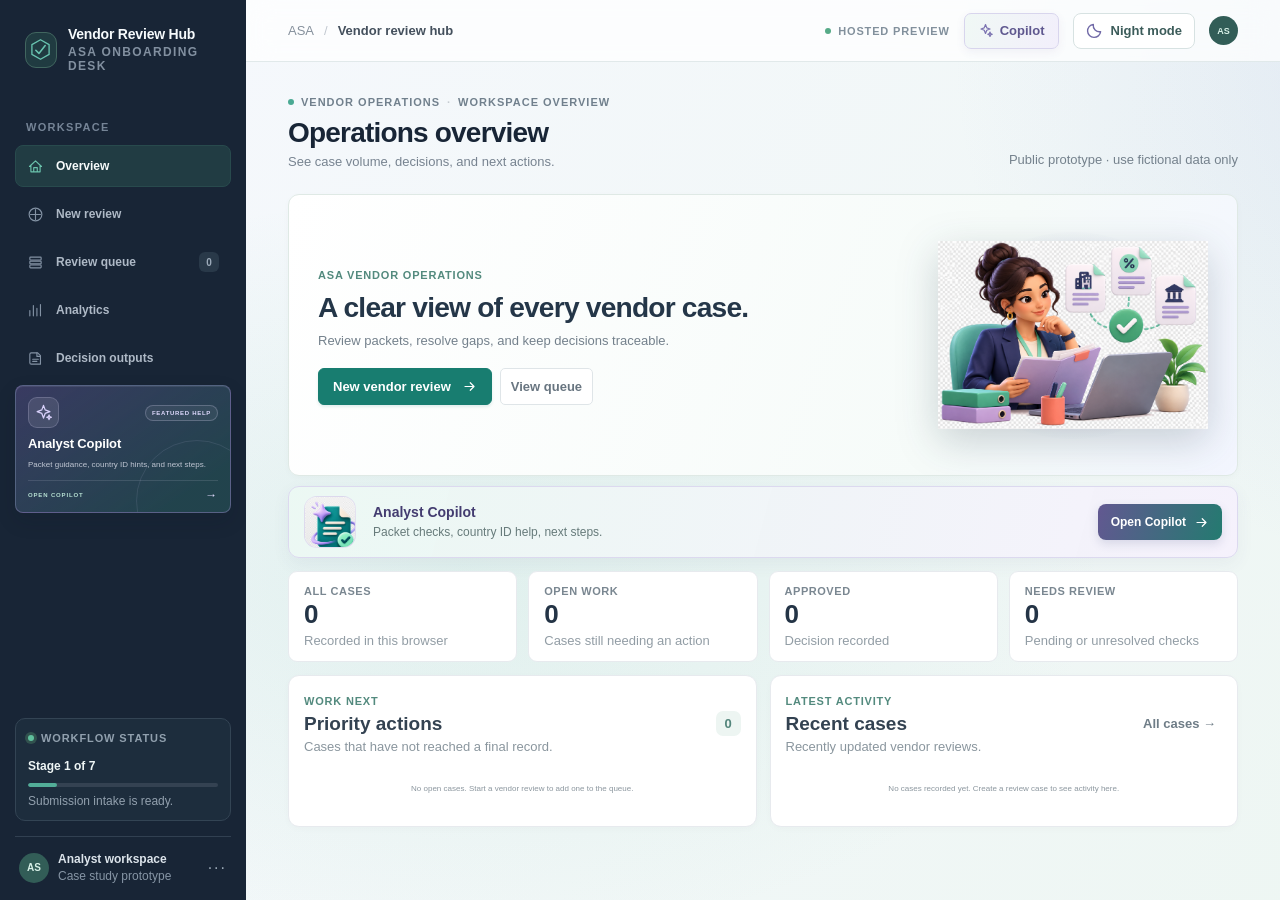
==== index.html @ 72e29920 "Add edge case walkthrough and handling guidance" ====
<!doctype html>
<html lang="en">
  <head>
    <meta charset="UTF-8" />
    <meta name="viewport" content="width=device-width, initial-scale=1.0" />
    <meta name="theme-color" content="#eef4f5" />
    <title>ASA Vendor Review Hub</title>
    <script>
      try {
        if (localStorage.getItem("asa-vendor-intake-theme-v1") === "dark") document.documentElement.dataset.theme = "dark";
      } catch {}
    </script>
    <link rel="stylesheet" href="styles.css?v=15" />
  </head>
  <body>
    <div class="app-shell">
      <aside class="sidebar">
        <a class="brand" href="#overview" data-view="overview" aria-label="ASA Vendor Review Hub home">
          <span class="brand-mark" aria-hidden="true">
            <svg viewBox="0 0 32 32" fill="none"><path d="M16 3.5 27 9.75v12.5L16 28.5 5 22.25V9.75L16 3.5Z" stroke="currentColor" stroke-width="1.7"/><path d="m10 17 4 4 8-10" stroke="currentColor" stroke-width="2" stroke-linecap="round" stroke-linejoin="round"/></svg>
          </span>
          <span class="brand-copy"><strong>Vendor Review Hub</strong><small>ASA ONBOARDING DESK</small></span>
        </a>

        <div class="sidebar-label">WORKSPACE</div>
        <nav class="primary-nav" aria-label="Main navigation">
          <button class="nav-item active" type="button" data-view="overview">
            <svg viewBox="0 0 24 24" aria-hidden="true"><path d="M3.5 12 12 4l8.5 8M5.5 10.5v9h13v-9M9.5 19.5v-6h5v6"/></svg>
            <span>Overview</span>
          </button>
          <button class="nav-item" type="button" data-view="new">
            <svg viewBox="0 0 24 24" aria-hidden="true"><path d="M12 5v14M5 12h14"/><circle cx="12" cy="12" r="9"/></svg>
            <span>New review</span>
          </button>
          <button class="nav-item" type="button" data-view="queue">
            <svg viewBox="0 0 24 24" aria-hidden="true"><rect x="4" y="4.5" width="16" height="4" rx="1"/><rect x="4" y="10" width="16" height="4" rx="1"/><rect x="4" y="15.5" width="16" height="4" rx="1"/></svg>
            <span>Review queue</span><span class="nav-count" id="nav-count">0</span>
          </button>
          <button class="nav-item" type="button" data-view="analytics">
            <svg viewBox="0 0 24 24" aria-hidden="true"><path d="M4 19.5V12m5 7.5V5m5 14.5V9m5 10.5V3.5"/></svg>
            <span>Analytics</span>
          </button>
          <button class="nav-item" type="button" data-view="outputs">
            <svg viewBox="0 0 24 24" aria-hidden="true"><path d="M6 4h9l4 4v12H6a2 2 0 0 1-2-2V6a2 2 0 0 1 2-2Z"/><path d="M14 4v5h5M8 13h8M8 16h6"/></svg>
            <span>Decision outputs</span>
          </button>
          <button class="nav-item copilot-nav-item" type="button" data-view="copilot" title="Open Analyst Copilot">
            <span class="copilot-nav-top"><span class="copilot-nav-icon"><svg viewBox="0 0 24 24" aria-hidden="true"><path d="m12 3 2.1 5.7L20 11l-5.9 2.2L12 19l-2.1-5.8L4 11l5.9-2.3L12 3Z"/><path d="m19 15 .8 2.2L22 18l-2.2.8L19 21l-.8-2.2L16 18l2.2-.8L19 15Z"/></svg></span><span class="copilot-nav-badge">FEATURED HELP</span></span>
            <strong class="copilot-nav-title">Analyst Copilot</strong>
            <span class="copilot-nav-description">Packet guidance, country ID hints, and next steps.</span>
            <span class="copilot-nav-footer">OPEN COPILOT <b aria-hidden="true">→</b></span>
          </button>
        </nav>

        <div class="sidebar-bottom">
          <div class="workflow-mini">
            <div class="workflow-mini-top"><span class="mini-pulse"></span><span>WORKFLOW STATUS</span></div>
            <strong id="workflow-stage">Stage 1 of 7</strong>
            <div class="mini-progress"><span id="workflow-progress"></span></div>
            <p id="workflow-note">Submission intake is ready.</p>
          </div>
          <div class="user-profile">
            <div class="avatar">AS</div>
            <div><strong>Analyst workspace</strong><small>Case study prototype</small></div>
            <span class="profile-menu" aria-hidden="true">···</span>
          </div>
        </div>
      </aside>

      <main class="main-area">
        <header class="topbar">
          <div class="breadcrumbs"><span>ASA</span><span class="crumb-separator">/</span><strong>Vendor review hub</strong></div>
          <div class="topbar-right"><span class="environment"><span></span> <span id="workspace-label">LOCAL WORKSPACE</span></span><button class="top-copilot" type="button" data-view="copilot" aria-label="Open analyst copilot"><svg viewBox="0 0 20 20" aria-hidden="true"><path d="m10 2 1.7 4.5L16 8l-4.3 1.6L10 14l-1.7-4.4L4 8l4.3-1.5L10 2Z"/><path d="m16 12 .8 2.2L19 15l-2.2.8L16 18l-.8-2.2L13 15l2.2-.8L16 12Z"/></svg><span>Copilot</span></button><button class="theme-toggle" id="theme-toggle" type="button" aria-label="Switch to night mode" aria-pressed="false"><svg viewBox="0 0 20 20" aria-hidden="true"><path d="M17.2 11.4A7.5 7.5 0 0 1 8.6 2.8a7.7 7.7 0 1 0 8.6 8.6Z"/></svg><span id="theme-toggle-label">Night mode</span></button><div class="top-avatar" aria-label="Analyst">AS</div></div>
        </header>

        <section class="page-content">
          <div class="page-heading">
            <div>
              <div class="eyebrow"><span class="eyebrow-dot"></span> VENDOR OPERATIONS <span class="eyebrow-divider">·</span> <span id="page-stage-label">WORKSPACE OVERVIEW</span></div>
              <h1 id="page-title">Operations overview</h1>
              <p class="page-subtitle" id="page-subtitle">See case volume, decisions, and next actions.</p>
            </div>
            <div class="heading-action" id="heading-action"><span class="secure-icon" id="workspace-status-icon" aria-hidden="true"><svg viewBox="0 0 20 20" aria-hidden="true"><rect x="4" y="8" width="12" height="9" rx="2"/><path d="M7 8V6a3 3 0 0 1 6 0v2"/></svg></span><span id="workspace-privacy-label">Private to this browser</span></div>
          </div>

          <section class="view" id="overview-view" aria-labelledby="page-title">
            <div class="overview-hero panel">
              <div class="overview-hero-copy">
                <span class="overview-kicker">ASA VENDOR OPERATIONS</span>
                <h2>A clear view of every vendor case.</h2>
                <p>Review packets, resolve gaps, and keep decisions traceable.</p>
                <div class="overview-actions"><button class="button-primary" type="button" data-view="new">New vendor review <svg viewBox="0 0 20 20" aria-hidden="true"><path d="M4 10h12m-5-5 5 5-5 5"/></svg></button><button class="button-secondary" type="button" data-view="queue">View queue</button></div>
              </div>
              <div class="overview-hero-visual"><img src="assets/vendor-operations-hero.png" alt="Procurement analyst reviewing a vendor onboarding packet" width="1024" height="1024" fetchpriority="high" /></div>
            </div>
            <div class="overview-copilot-strip">
              <span class="overview-copilot-art" aria-hidden="true"><img src="assets/copilot-document-check.png" alt="" width="512" height="512" /></span>
              <div class="overview-copilot-copy"><strong>Analyst Copilot</strong><span>Packet checks, country ID help, next steps.</span></div>
              <button type="button" data-view="copilot">Open Copilot <svg viewBox="0 0 20 20" aria-hidden="true"><path d="M4 10h12m-5-5 5 5-5 5"/></svg></button>
            </div>
            <div class="overview-metrics">
              <article class="overview-metric"><span>ALL CASES</span><strong id="overview-total">0</strong><small>Recorded in this browser</small></article>
              <article class="overview-metric"><span>OPEN WORK</span><strong id="overview-active">0</strong><small>Cases still needing an action</small></article>
              <article class="overview-metric"><span>APPROVED</span><strong id="overview-approved">0</strong><small>Decision recorded</small></article>
              <article class="overview-metric"><span>NEEDS REVIEW</span><strong id="overview-review">0</strong><small>Pending or unresolved checks</small></article>
            </div>
            <div class="overview-columns">
              <section class="panel overview-list-panel">
                <div class="section-heading"><div><span class="section-eyebrow">WORK NEXT</span><h2>Priority actions</h2><p>Cases that have not reached a final record.</p></div><span class="section-count" id="overview-priority-count">0</span></div>
                <div class="overview-list" id="overview-priorities"></div>
              </section>
              <section class="panel overview-list-panel">
                <div class="section-heading"><div><span class="section-eyebrow">LATEST ACTIVITY</span><h2>Recent cases</h2><p>Recently updated vendor reviews.</p></div><button class="text-action" type="button" data-view="queue">All cases →</button></div>
                <div class="overview-list" id="overview-recent"></div>
              </section>
            </div>
          </section>

          <section class="view hidden" id="new-view" aria-labelledby="page-title">
            <div class="hosted-demo-warning hidden" id="hosted-demo-warning" role="status"><strong>Public presentation site</strong><span>Use fictional vendor details and sample files only. Case records stay in this browser; uploaded files are sent to this demo server for text reading and are not saved by the app.</span></div>
            <div class="intake-layout">
              <form class="panel intake-panel" id="submission-form">
                <div class="panel-heading">
                  <div class="panel-icon"><svg viewBox="0 0 24 24" aria-hidden="true"><path d="M12 12a4 4 0 1 0 0-8 4 4 0 0 0 0 8ZM4 20a8 8 0 0 1 16 0"/></svg></div>
                  <div><h2>Details from the vendor packet</h2><p>Record the information your team received for review.</p></div>
                  <span class="required-note"><i></i> Required fields</span>
                </div>

                <div class="form-grid">
                  <label class="field field-wide">
                    <span>Legal business name <b>*</b></span>
                    <input name="legalName" type="text" placeholder="e.g. Northstar Office Supplies Ltd." autocomplete="organization" required maxlength="120" />
                    <small>Use the name shown on the registration document.</small>
                  </label>

                  <label class="field">
                    <span>Country or region <b>*</b></span>
                    <span class="select-wrap"><select name="country" required><option value="" disabled selected>Select country</option><option>India</option><option>United States</option><option>United Kingdom</option><option>Canada</option><option>Singapore</option><option>Australia</option><option>Other</option></select><svg viewBox="0 0 16 16" aria-hidden="true"><path d="m4 6 4 4 4-4"/></svg></span>
                  </label>

                  <label class="field">
                    <span>Tax or registration ID <b>*</b></span>
                    <input name="taxId" type="text" placeholder="Enter the vendor's ID" autocomplete="off" required maxlength="80" />
                    <small>Country-specific checks happen in a later stage.</small>
                  </label>

                  <label class="field">
                    <span>Primary contact email <b>*</b></span>
                    <input name="email" type="email" placeholder="name@company.com" autocomplete="email" required maxlength="160" />
                  </label>

                  <label class="field">
                    <span>Bank account holder <b>*</b></span>
                    <input name="accountHolder" type="text" placeholder="Name shown on bank proof" autocomplete="off" required maxlength="120" />
                    <small>Do not enter an account number in this prototype.</small>
                  </label>
                </div>

                <div class="section-divider"><span>SUPPORTING DOCUMENTS</span><span class="optional-pill">Optional for intake</span></div>
                <div class="upload-grid">
                  <label class="upload-card" for="registration-file">
                    <input class="file-input" id="registration-file" name="registration" type="file" accept=".pdf,.png,.jpg,.jpeg,.docx,.txt,.csv" />
                    <span class="upload-icon"><svg viewBox="0 0 24 24" aria-hidden="true"><path d="M7 3.75h7l4 4v12.5H7a2 2 0 0 1-2-2V5.75a2 2 0 0 1 2-2Z"/><path d="M14 4v4h4M8.5 14h7M8.5 17h7"/></svg></span>
                    <span class="upload-copy"><strong>Registration document</strong><small class="file-name">PDF, image, DOCX, TXT, or CSV</small></span>
                    <span class="upload-action" aria-hidden="true">+</span>
                  </label>
                  <label class="upload-card" for="tax-file">
                    <input class="file-input" id="tax-file" name="taxDocument" type="file" accept=".pdf,.png,.jpg,.jpeg,.docx,.txt,.csv" />
                    <span class="upload-icon"><svg viewBox="0 0 24 24" aria-hidden="true"><path d="M7 3.75h7l4 4v12.5H7a2 2 0 0 1-2-2V5.75a2 2 0 0 1 2-2Z"/><path d="M14 4v4h4M8.5 14h7M8.5 17h7"/></svg></span>
                    <span class="upload-copy"><strong>Tax document</strong><small class="file-name">PDF, image, DOCX, TXT, or CSV</small></span>
                    <span class="upload-action" aria-hidden="true">+</span>
                  </label>
                  <label class="upload-card" for="bank-file">
                    <input class="file-input" id="bank-file" name="bankProof" type="file" accept=".pdf,.png,.jpg,.jpeg,.docx,.txt,.csv" />
                    <span class="upload-icon"><svg viewBox="0 0 24 24" aria-hidden="true"><path d="M7 3.75h7l4 4v12.5H7a2 2 0 0 1-2-2V5.75a2 2 0 0 1 2-2Z"/><path d="M14 4v4h4M8.5 14h7M8.5 17h7"/></svg></span>
                    <span class="upload-copy"><strong>Bank proof</strong><small class="file-name">PDF, image, DOCX, TXT, or CSV</small></span>
                    <span class="upload-action" aria-hidden="true">+</span>
                  </label>
                </div>
                <div class="upload-footnote"><span class="info-mark">i</span> Files are saved in this browser for the prototype. Maximum 10 MB per file.</div>

                <div class="form-footer">
                  <p><span class="lock-small"><svg viewBox="0 0 16 16" aria-hidden="true"><rect x="3" y="7" width="10" height="7" rx="1.5"/><path d="M5.5 7V5a2.5 2.5 0 0 1 5 0v2"/></svg></span> Vendor data stays on this device.</p>
                  <button class="button-primary" type="submit"><span>Create review case</span><svg viewBox="0 0 20 20" aria-hidden="true"><path d="M4 10h12M10 4l6 6-6 6"/></svg></button>
                </div>
              </form>

              <aside class="side-column">
                <section class="panel draft-assist-card" aria-labelledby="draft-assist-title">
                  <div class="draft-assist-heading">
                    <span class="draft-assist-icon" aria-hidden="true"><svg viewBox="0 0 20 20"><path d="m10 2 1.7 4.5L16 8l-4.3 1.6L10 14l-1.7-4.4L4 8l4.3-1.5L10 2Z"/></svg></span>
                    <div><span class="draft-assist-kicker">ANALYST HELP</span><h3 id="draft-assist-title">Packet assist</h3></div>
                    <button class="text-action" type="button" data-view="copilot">Summary →</button>
                  </div>
                  <p class="draft-assist-copy">Read vendor files and review source-linked field suggestions before opening the case.</p>
                  <div class="analyst-case-counts" aria-live="polite">
                    <div><span>DETAILS ENTERED</span><strong id="copilot-field-count">0 / 5</strong></div>
                    <div><span>PACKET FILES</span><strong id="copilot-document-count">0 / 3</strong></div>
                  </div>
                  <div class="analyst-guidance" id="copilot-guidance">Next step: enter the vendor details, then review the packet before creating the case.</div>
                  <button class="button-primary analyst-read-button" id="copilot-read-button" type="button" disabled>Review packet and suggest fields</button>
                  <div class="analyst-suggestions" id="copilot-doc-results"></div>
                  <div class="analyst-reply" id="copilot-reply" role="status" aria-live="polite">Suggestions are based on readable text. Your team confirms what to use.</div>
                  <p class="draft-assist-footnote">Local, rule-based help · no paid AI service or API key.</p>
                </section>

                <section class="panel stage-panel">
                  <div class="side-panel-title"><span class="stage-number">01</span><div><h3>Intake stage</h3><p>Start a traceable vendor review.</p></div></div>
                  <div class="stage-rail">
                    <div class="rail-step current"><span class="rail-node"><i></i></span><div><strong>Receive submission</strong><small>Vendor details and documents</small></div><span class="step-state">NOW</span></div>
                    <div class="rail-step upcoming"><span class="rail-node"></span><div><strong>Read information</strong><small>Extract fields from documents</small></div></div>
                    <div class="rail-step upcoming"><span class="rail-node"></span><div><strong>Validate and compare</strong><small>Check formats and consistency</small></div></div>
                    <div class="rail-step upcoming"><span class="rail-node"></span><div><strong>Review decision</strong><small>Explain the outcome</small></div></div>
                  </div>
                  <div class="stage-note"><span class="sparkle">✦</span><p>Each submission gets a run ID and timestamp so the review can be traced later.</p></div>
                </section>

                <section class="tip-card">
                  <div class="tip-icon"><svg viewBox="0 0 20 20" aria-hidden="true"><path d="M10 2.5a6 6 0 0 0-3.8 10.64c.7.57 1.05 1.14 1.12 1.86h5.36c.07-.72.42-1.29 1.12-1.86A6 6 0 0 0 10 2.5Z"/><path d="M7.7 17h4.6M8.2 15h3.6"/></svg></div>
                  <div><strong>Good to know</strong><p>Missing documents can still be recorded. Later stages will flag what’s needed and prepare a follow-up.</p></div>
                </section>

                <button class="recent-card" type="button" data-view="queue">
                  <span class="recent-icon"><svg viewBox="0 0 20 20" aria-hidden="true"><path d="M4 5h12M4 10h12M4 15h8"/></svg></span>
                  <span class="recent-copy"><strong>Submission queue</strong><small><span id="recent-count">0</span> submissions recorded</small></span>
                  <svg class="recent-arrow" viewBox="0 0 20 20" aria-hidden="true"><path d="M4 10h12m-5-5 5 5-5 5"/></svg>
                </button>
              </aside>
            </div>
          </section>

          <section class="view hidden" id="queue-view" aria-labelledby="queue-title">
            <div class="queue-summary">
              <article class="metric-card"><div class="metric-label">TOTAL SUBMISSIONS <span class="metric-icon blue"><svg viewBox="0 0 20 20" aria-hidden="true"><path d="M6 3.5h6l3 3v10H6a1.5 1.5 0 0 1-1.5-1.5V5A1.5 1.5 0 0 1 6 3.5Z"/><path d="M12 4v3h3M7.5 11h5M7.5 14h5"/></svg></span></div><strong id="metric-total">0</strong><small>All intake runs</small></article>
              <article class="metric-card"><div class="metric-label">RECEIVED <span class="metric-icon amber"><svg viewBox="0 0 20 20" aria-hidden="true"><circle cx="10" cy="10" r="6.5"/><path d="M10 6v4l2.5 1.5"/></svg></span></div><strong id="metric-received">0</strong><small>Ready for next stage</small></article>
              <article class="metric-card"><div class="metric-label">DOCUMENTS ATTACHED <span class="metric-icon green"><svg viewBox="0 0 20 20" aria-hidden="true"><path d="m7 10 2 2 4-4M10 2.5a7.5 7.5 0 1 0 0 15 7.5 7.5 0 0 0 0-15Z"/></svg></span></div><strong id="metric-documents">0</strong><small>Across all submissions</small></article>
            </div>

            <div class="panel queue-panel">
              <div class="queue-heading"><div><h2 id="queue-title">Submission queue</h2><p>Vendor intake runs recorded in this browser.</p></div><button class="button-primary compact" type="button" data-view="new"><span>New submission</span><svg viewBox="0 0 20 20" aria-hidden="true"><path d="M10 4v12M4 10h12"/></svg></button></div>
              <div class="table-wrap">
                <table>
                  <thead><tr><th>VENDOR</th><th>COUNTRY</th><th>RUN ID</th><th>CREATED</th><th>DOCUMENTS</th><th>STATUS</th><th></th></tr></thead>
                  <tbody id="submission-rows"></tbody>
                </table>
                <div class="empty-state hidden" id="empty-state"><span class="empty-illustration"><svg viewBox="0 0 48 48" aria-hidden="true"><path d="M15 7h13l8 8v23H15a3 3 0 0 1-3-3V10a3 3 0 0 1 3-3Z"/><path d="M28 8v8h8M19 25h13M19 31h9"/><circle cx="35" cy="35" r="8"/><path d="M35 31v8m-4-4h8"/></svg></span><h3>No submissions yet</h3><p>Create your first vendor submission to start the intake workflow.</p><button class="button-primary compact" type="button" data-view="new"><span>Start first submission</span><svg viewBox="0 0 20 20" aria-hidden="true"><path d="M10 4v12M4 10h12"/></svg></button></div>
              </div>
              <div class="table-foot"><span><span class="table-dot"></span> Local browser records</span><span id="table-count">Showing 0 submissions</span></div>
            </div>
            <div class="queue-note"><span class="info-mark">i</span> This prototype records intake details and attachments locally. Automated document checks are added in later stages.</div>
          </section>

          <section class="view hidden" id="analytics-view" aria-labelledby="analytics-title">
            <details class="panel demo-data-panel demo-data-tools" id="demo-data-panel" aria-labelledby="demo-data-title">
              <summary class="demo-data-summary">
                <span class="demo-data-icon" aria-hidden="true"><svg viewBox="0 0 24 24"><path d="M4 19.5h16M6.5 16V9m5 7V4m5 12v-5"/><circle cx="6.5" cy="7" r="1.5"/><circle cx="11.5" cy="2.5" r="1.5"/><circle cx="16.5" cy="9" r="1.5"/></svg></span>
                <span class="demo-data-summary-copy"><span class="section-eyebrow">PRESENTATION DATA</span><strong id="demo-data-title">Manage sample cases</strong><small id="demo-data-status" aria-live="polite">100 baseline · 4 pending · 8 rejected</small></span>
                <span class="demo-data-summary-action">Sample controls <svg viewBox="0 0 20 20" aria-hidden="true"><path d="m5 8 5 5 5-5"/></svg></span>
              </summary>
              <div class="demo-data-actions"><button class="button-primary compact" id="load-normal-demo" type="button">Load baseline</button><button class="button-secondary" id="load-edge-demo" type="button" disabled>Add pending</button><button class="button-secondary rejected-demo-button" id="load-rejected-demo" type="button" disabled>Add rejected</button><button class="demo-clear-button" id="clear-demo-data" type="button" disabled>Reset samples</button></div>
              <p class="demo-data-note">Fictional samples. Manual cases are preserved.</p>
            </details>
            <div class="analytics-kpis">
              <article class="overview-metric"><span>TOTAL CASES</span><strong id="analytics-total">0</strong><small>All recorded intake runs</small></article>
              <article class="overview-metric"><span>ACTIVE CASES</span><strong id="analytics-active">0</strong><small>Not yet finalized</small></article>
              <article class="overview-metric"><span>APPROVAL RATE</span><strong id="analytics-approval-rate">0%</strong><small>Of recorded decisions</small></article>
              <article class="overview-metric"><span>DOC COVERAGE</span><strong id="analytics-doc-coverage">0%</strong><small>Cases with all three document types</small></article>
            </div>
            <section class="panel analytics-insight-panel" aria-labelledby="analytics-insight-heading" aria-live="polite">
              <div class="analytics-insight-heading"><div><span class="section-eyebrow">PORTFOLIO TAKEAWAY</span><h2 id="analytics-insight-heading">What the numbers say</h2><p id="analytics-insight-summary">Add cases to see a summary of outcomes and open work.</p></div><span class="insight-status" id="analytics-insight-status">NO CASES</span></div>
              <div class="analytics-insight-grid">
                <article><span>DECISION MIX</span><strong id="analytics-insight-decisions">0 recorded</strong><small id="analytics-insight-decision-note">No decisions recorded yet</small></article>
                <article><span>TOP REVIEW SIGNAL</span><strong id="analytics-insight-top-signal">None</strong><small id="analytics-insight-signal-note">No open review flags</small></article>
                <article><span>WORK CLOSED</span><strong id="analytics-insight-closed">0 / 0</strong><small id="analytics-insight-closed-note">Finalized cases</small></article>
                <article><span>DOCUMENT COVERAGE</span><strong id="analytics-insight-docs">0%</strong><small id="analytics-insight-doc-note">Cases with all three types</small></article>
              </div>
            </section>
            <div class="analytics-demo-facts" aria-label="Presentation dataset facts">
              <article><span>BASELINE CASES</span><strong id="analytics-normal-count">0</strong><small>Uneven country mix</small></article>
              <article><span>PENDING EXAMPLES</span><strong id="analytics-edge-count">0</strong><small>Need review or follow-up</small></article>
              <article><span>REVIEWER REJECTIONS</span><strong id="analytics-rejected-count">0</strong><small>Manual decisions with reasons</small></article>
              <article><span>OPEN REVIEW SIGNALS</span><strong id="analytics-review-signal-count">0</strong><small>Across saved cases</small></article>
            </div>
            <section class="panel analytics-health analytics-edge-panel hidden" id="analytics-edge-panel">
              <div class="section-heading"><div><span class="section-eyebrow">EDGE-CASE WALKTHROUGH</span><h2>Four cases that need a reviewer</h2><p>Open a case to see the signal, evidence, and recommended next step.</p></div><button class="text-action" type="button" data-view="outputs">View rejection decisions</button></div>
              <div class="exception-case-grid" id="analytics-edge-cases"></div>
              <p class="exception-demo-note">The four examples stay Pending. Rejections in Decision outputs are recorded human overrides, not automatic outcomes.</p>
            </section>
            <div class="analytics-columns">
              <section class="panel analytics-panel">
                <div class="section-heading"><div><span class="section-eyebrow">WORKFLOW FLOW</span><h2 id="analytics-title">Cases by stage</h2><p>Count of cases that reached each stage.</p></div></div>
                <div class="analytics-bars" id="analytics-stage-bars"></div>
              </section>
              <section class="panel analytics-panel">
                <div class="section-heading"><div><span class="section-eyebrow">DECISION OUTPUT</span><h2>Portfolio disposition</h2><p>Case mix, including unresolved and reviewer-rejected outcomes.</p></div></div>
                <div id="analytics-outcome-chart" class="outcome-chart"></div>
              </section>
            </div>
            <div class="analytics-columns analytics-detail-columns">
              <section class="panel analytics-panel">
                <div class="section-heading"><div><span class="section-eyebrow">INTAKE TREND</span><h2>Cases received by month</h2><p id="analytics-month-note">Monthly volume across the latest six months.</p></div></div>
                <div id="analytics-month-chart" class="trend-chart"></div>
              </section>
              <section class="panel analytics-panel">
                <div class="section-heading"><div><span class="section-eyebrow">PORTFOLIO MIX</span><h2>Cases by country</h2><p id="analytics-country-note">Regional mix across the saved portfolio.</p></div></div>
                <div id="analytics-country-chart" class="country-chart"></div>
              </section>
            </div>
            <section class="panel analytics-health">
              <div class="section-heading"><div><span class="section-eyebrow">OPERATIONS SNAPSHOT</span><h2>Review workload</h2><p>Signals from the locally recorded case history.</p></div></div>
              <div class="health-grid" id="analytics-health-grid"></div>
            </section>
            <p class="queue-note"><span class="info-mark">i</span> Analytics use only records saved in this browser. A deployed shared dashboard needs a shared database.</p>
          </section>

          <section class="view hidden" id="outputs-view" aria-labelledby="outputs-title">
            <div class="output-kpis">
              <article class="overview-metric"><span>DECIDED CASES</span><strong id="outputs-total">0</strong><small>Decision recorded</small></article>
              <article class="overview-metric"><span>APPROVED</span><strong id="outputs-approved">0</strong><small>All configured checks passed</small></article>
              <article class="overview-metric"><span>PENDING</span><strong id="outputs-pending">0</strong><small>Needs more information or review</small></article>
              <article class="overview-metric"><span>REJECTED</span><strong id="outputs-rejected">0</strong><small>Reviewer override with reason</small></article>
            </div>
            <div class="output-insight-grid">
              <section class="panel output-profile-panel">
                <div class="section-heading"><div><span class="section-eyebrow">OUTCOME PROFILE</span><h2>Decision mix</h2><p>Counts from all saved decisions in this browser.</p></div></div>
                <div class="analytics-bars" id="outputs-decision-bars"></div>
              </section>
              <section class="panel output-profile-panel">
                <div class="section-heading"><div><span class="section-eyebrow">DECISION FACTS</span><h2>How outcomes were recorded</h2><p>Rule-based results and reviewer activity.</p></div></div>
                <div class="output-facts-grid"><article><span>RULE-BASED</span><strong id="outputs-rule-based">0</strong></article><article><span>REVIEWER OVERRIDES</span><strong id="outputs-overrides">0</strong></article><article><span>FOLLOW-UP DRAFTS</span><strong id="outputs-drafts">0</strong></article></div>
              </section>
            </div>
            <section class="panel output-panel">
              <div class="section-heading output-heading"><div><span class="section-eyebrow">DECISION REGISTER</span><h2 id="outputs-title">Decision outputs</h2><p>Outcome, reason, and follow-up state for each reviewed case.</p></div><button class="button-secondary" type="button" data-view="queue">Open review queue</button></div>
              <div class="table-wrap">
                <table class="output-table">
                  <thead><tr><th>VENDOR</th><th>OUTCOME</th><th>REASON</th><th>FOLLOW-UP</th><th>DECIDED</th><th></th></tr></thead>
                  <tbody id="output-rows"></tbody>
                </table>
                <div class="empty-state hidden" id="outputs-empty"><span class="empty-illustration"><svg viewBox="0 0 48 48" aria-hidden="true"><path d="M15 7h13l8 8v23H15a3 3 0 0 1-3-3V10a3 3 0 0 1 3-3Z"/><path d="M28 8v8h8M19 25h13M19 31h9"/></svg></span><h3>No decision outputs yet</h3><p>Complete the review stages to see decisions and explanations here.</p><button class="button-primary compact" type="button" data-view="queue">Open review queue</button></div>
              </div>
              <div class="table-foot"><span>Decision register</span><span id="outputs-count">Showing 0 decisions</span></div>
            </section>
          </section>

          <section class="view hidden" id="copilot-view" aria-labelledby="copilot-page-title">
            <div class="copilot-page-hero panel">
              <div class="copilot-page-mark" aria-hidden="true"><svg viewBox="0 0 24 24"><path d="m12 3 2.1 5.7L20 11l-5.9 2.2L12 19l-2.1-5.8L4 11l5.9-2.3L12 3Z"/><path d="m19 15 .8 2.2L22 18l-2.2.8L19 21l-.8-2.2L16 18l2.2-.8L19 15Z"/></svg></div>
              <div class="copilot-page-copy"><span class="section-eyebrow">FREE · LOCAL · SOURCE-LINKED</span><h2 id="copilot-page-title">A practical copilot for vendor review.</h2><p>Read packet evidence, explain country ID formats, highlight open work, and suggest the next reviewer action.</p><div class="copilot-hero-actions"><button class="button-primary compact" type="button" data-view="new">Start a vendor review <span aria-hidden="true">→</span></button><a href="#copilot-knowledge">Explore the reference library ↓</a></div></div>
              <div class="copilot-hero-art" aria-hidden="true"><svg viewBox="0 0 180 132"><defs><linearGradient id="copilotGlow" x1="0" x2="1" y1="0" y2="1"><stop stop-color="#d9f1e8"/><stop offset="1" stop-color="#e8e4fa"/></linearGradient></defs><circle cx="92" cy="65" r="54" fill="url(#copilotGlow)"/><rect x="42" y="35" width="92" height="66" rx="12" fill="#fff" stroke="#dce8e5"/><path d="M58 54h46M58 65h58M58 76h34" stroke="#b4c8c2" stroke-width="5" stroke-linecap="round"/><circle cx="123" cy="88" r="17" fill="#258272"/><path d="m123 77 2.8 7.2L133 87l-7.2 2.8L123 97l-2.8-7.2L113 87l7.2-2.8L123 77Z" fill="#fff"/><path d="m145 30 1.4 3.7 3.6 1.3-3.6 1.4-1.4 3.6-1.3-3.6-3.7-1.4 3.7-1.3 1.3-3.7Z" fill="#887fc0"/><circle cx="38" cy="87" r="4" fill="#81b9a8"/></svg></div>
            </div>
            <div class="copilot-capability-grid" aria-label="What the analyst copilot helps with">
              <article><span class="capability-icon">01</span><div><strong>Read the packet</strong><p>Suggest values with the file and text they came from.</p></div></article>
              <article><span class="capability-icon">02</span><div><strong>Spot review signals</strong><p>Bring missing items and document mismatches forward.</p></div></article>
              <article><span class="capability-icon">03</span><div><strong>Guide the next step</strong><p>Explain pending work and prepare a follow-up draft.</p></div></article>
              <article><span class="capability-icon">04</span><div><strong>Check country references</strong><p>Show basic ID hints alongside official source links.</p></div></article>
            </div>
            <div class="copilot-summary-kpis">
              <article class="overview-metric"><span>CASES IN SCOPE</span><strong id="copilot-total">0</strong><small>Saved in this browser</small></article>
              <article class="overview-metric"><span>NEED ACTION</span><strong id="copilot-active">0</strong><small>Not yet finalized</small></article>
              <article class="overview-metric"><span>PENDING</span><strong id="copilot-pending">0</strong><small>Follow-up or review needed</small></article>
              <article class="overview-metric"><span>READY TO CLOSE</span><strong id="copilot-ready">0</strong><small>Decision recorded; history open</small></article>
            </div>
            <section class="panel copilot-knowledge-panel" id="copilot-knowledge" aria-labelledby="knowledge-title">
              <div class="knowledge-heading"><div><span class="section-eyebrow">CURATED LOCAL DATASET</span><h2 id="knowledge-title">Country reference library</h2><p>Choose a country to see the configured ID hint and its official reference pages.</p></div><label class="knowledge-country-label" for="copilot-country-picker">Country<select id="copilot-country-picker"><option value="">Choose country</option><option>India</option><option>United States</option><option>United Kingdom</option><option>Canada</option><option>Singapore</option><option>Australia</option><option>Other</option></select></label></div>
              <div id="copilot-knowledge-detail" class="knowledge-detail"><div class="knowledge-empty"><strong>Country guidance will appear here.</strong><span>Pick the vendor's country to see the local reference and reviewer cue.</span></div></div>
              <div class="knowledge-disclaimer"><span aria-hidden="true">ⓘ</span><p>These are syntax and workflow hints, not registry lookups or legal advice. A match does not confirm identity, registration status, or tax standing. The reviewer remains responsible for the decision.</p><span id="knowledge-updated"></span></div>
            </section>
            <div class="copilot-page-columns">
              <section class="panel copilot-summary-panel">
                <div class="section-heading"><div><span class="section-eyebrow">PORTFOLIO BRIEF</span><h2>What needs attention</h2></div><button class="text-action" type="button" id="refresh-copilot">Refresh ↻</button></div>
                <div class="copilot-brief" id="workspace-summary">Create or open a case to generate a local work summary.</div>
                <div class="copilot-issue-list" id="workspace-issues"></div>
              </section>
              <section class="panel copilot-priority-panel">
                <div class="section-heading"><div><span class="section-eyebrow">SUGGESTED NEXT STEPS</span><h2>Priority cases</h2></div></div>
                <div class="copilot-priority-list" id="workspace-priorities"></div>
              </section>
            </div>
            <section class="panel copilot-chat-panel">
              <div class="section-heading"><div><span class="section-eyebrow">ASK ABOUT THE QUEUE</span><h2>Analyst help</h2><p>Get a concise summary based on saved case statuses and review checks.</p></div></div>
              <div class="workspace-prompts">
                <button type="button" data-workspace-prompt="summarize">Summarize my queue</button>
                <button type="button" data-workspace-prompt="attention">What needs attention?</button>
                <button type="button" data-workspace-prompt="pending">Show Pending follow-ups</button>
                <button type="button" data-workspace-prompt="documents">What should I check in the packet?</button>
                <button type="button" data-workspace-prompt="tax">Explain this country's ID hint</button>
              </div>
              <div class="workspace-copilot-reply" id="workspace-copilot-reply" role="status" aria-live="polite">Choose a prompt or ask about your case queue.</div>
              <form class="workspace-question" id="workspace-question-form">
                <label class="visually-hidden" for="workspace-question">Ask about your vendor cases</label>
                <input id="workspace-question" type="text" maxlength="240" placeholder="Ask about priorities, outcomes, or open cases" autocomplete="off" />
                <button type="submit" aria-label="Ask the analyst copilot"><svg viewBox="0 0 20 20" aria-hidden="true"><path d="M3 10h13m-5-5 5 5-5 5"/></svg></button>
              </form>
              <p class="copilot-limit-note">This prototype builds summaries from local rules and saved workflow results. It does not use a generative AI model or make vendor decisions.</p>
            </section>
          </section>
        </section>
      </main>
    </div>

    <dialog class="detail-dialog" id="run-dialog">
      <div class="dialog-head"><div><span class="dialog-eyebrow">INTAKE RUN</span><h2 id="dialog-title">Submission details</h2></div><button class="icon-button" id="dialog-close" type="button" aria-label="Close details">×</button></div>
      <div class="dialog-run-id" id="dialog-run-id"></div>
      <div class="demo-case-banner hidden" id="demo-case-banner" role="status"></div>
      <section class="report-insight-panel" aria-labelledby="report-insight-heading">
        <div class="report-insight-heading"><div><span class="section-eyebrow">CASE SNAPSHOT</span><h3 id="report-insight-heading">Report insights</h3></div><span class="report-insight-status" id="report-insight-status">In progress</span></div>
        <div class="report-insight-bars" id="report-insight-bars"></div>
        <p class="report-insight-summary" id="report-insight-summary">Run the review checks to see this case's key findings.</p>
      </section>
      <div class="dialog-progress" id="dialog-progress"><span></span><span></span><span></span><span></span><span></span><span></span><span></span></div>
      <p class="dialog-stage">Stage 1 complete · Ready for information extraction</p>
      <dl class="detail-list" id="dialog-details"></dl>
      <div class="dialog-docs"><strong>Attachments</strong><div id="dialog-doc-list"></div></div>
      <section class="extraction-panel" id="extraction-panel">
        <div class="extraction-heading">
          <div><span class="extraction-kicker">STAGE 02</span><h3>Information extraction</h3><p id="extraction-status">Documents have not been read yet.</p></div>
          <button class="button-primary compact" id="extract-button" type="button">Read documents <svg viewBox="0 0 20 20" aria-hidden="true"><path d="M4 10h12m-5-5 5 5-5 5"/></svg></button>
        </div>
        <div id="extraction-results" class="extraction-results"></div>
        <p class="extraction-method"><span class="info-mark">i</span> Local text extraction looks for labelled fields and shows the source page and line. Scanned images need OCR, which is not included yet.</p>
      </section>
      <section class="validation-panel" id="validation-panel">
        <div class="validation-heading">
          <div><span class="extraction-kicker">STAGE 03</span><h3>Completeness and format checks</h3><p id="validation-status">Read the documents first to continue.</p></div>
          <button class="button-primary compact" id="validate-button" type="button" disabled>Run checks <svg viewBox="0 0 20 20" aria-hidden="true"><path d="m4 10 4 4 8-8"/></svg></button>
        </div>
        <div id="validation-results" class="validation-results"></div>
        <p class="extraction-method"><span class="info-mark">i</span> Format checks are syntax hints only. They do not confirm registration, tax status, or identity with a government service.</p>
      </section>
      <section class="comparison-panel" id="comparison-panel">
        <div class="comparison-heading">
          <div><span class="extraction-kicker">STAGE 04</span><h3>Compare details and check duplicates</h3><p id="comparison-status">Complete Stage 3 checks first.</p></div>
          <button class="button-primary compact" id="compare-button" type="button" disabled>Compare details <svg viewBox="0 0 20 20" aria-hidden="true"><path d="M4 6h12M4 10h12M4 14h7"/></svg></button>
        </div>
        <div id="comparison-results" class="comparison-results"></div>
        <p class="extraction-method"><span class="info-mark">i</span> A possible duplicate or mismatch is a review signal. This stage does not reject a vendor or change the source documents.</p>
      </section>
      <section class="decision-panel" id="decision-panel">
        <div class="decision-heading">
          <div><span class="extraction-kicker">STAGE 05</span><h3>Make onboarding decision</h3><p id="decision-status">Complete Stage 4 comparison first.</p></div>
          <span class="decision-shield"><svg viewBox="0 0 20 20" aria-hidden="true"><path d="M10 2.5 16 5v4.5c0 3.6-2.3 6.4-6 8-3.7-1.6-6-4.4-6-8V5l6-2.5Z"/><path d="m7 9.8 2 2 4-4"/></svg></span>
        </div>
        <div class="decision-controls">
          <label class="decision-field"><span>Reviewer override <small>Optional</small></span><select id="decision-override"><option value="">Use rule-based result</option><option value="Approved">Override to Approved</option><option value="Pending">Override to Pending</option><option value="Rejected">Override to Rejected</option></select></label>
          <label class="decision-field"><span>Override reason <small>Required for an override</small></span><textarea id="decision-reason" rows="2" maxlength="500" placeholder="Explain the reviewer decision"></textarea></label>
        </div>
        <div class="decision-action-row"><p id="decision-hint">All configured checks must pass for automatic approval. Any unresolved check results in Pending.</p><button class="button-primary compact" id="decision-button" type="button" disabled>Make decision <svg viewBox="0 0 20 20" aria-hidden="true"><path d="m4 10 4 4 8-8"/></svg></button></div>
        <div id="decision-results" class="decision-results"></div>
        <p class="extraction-method"><span class="info-mark">i</span> This prototype does not verify vendor identity with external registries. A rejection is always a reviewer override with a recorded reason.</p>
      </section>
      <section class="followup-panel" id="followup-panel">
        <div class="followup-heading">
          <div><span class="extraction-kicker">STAGE 06</span><h3>Prepare vendor follow-up</h3><p id="followup-status">Create a decision first.</p></div>
          <button class="button-primary compact" id="followup-button" type="button" disabled>Prepare follow-up <svg viewBox="0 0 20 20" aria-hidden="true"><path d="M4 6h12v9H4zM4 7l6 4 6-4"/></svg></button>
        </div>
        <div id="followup-results" class="followup-results"></div>
        <p class="extraction-method"><span class="info-mark">i</span> Draft only. Review and copy the message into your normal vendor communication channel.</p>
      </section>
      <section class="audit-panel" id="audit-panel">
        <div class="audit-heading">
          <div><span class="extraction-kicker">STAGE 07</span><h3>Final result and run history</h3><p id="audit-status">Prepare the follow-up stage first.</p></div>
          <button class="button-primary compact" id="finalize-button" type="button" disabled>Complete run <svg viewBox="0 0 20 20" aria-hidden="true"><path d="m4 10 4 4 8-8"/></svg></button>
        </div>
        <div id="audit-results" class="audit-results"></div>
      </section>
      <div class="dialog-footer"><span class="status-badge received" id="dialog-status"><i></i> Received</span><span id="dialog-created"></span></div>
    </dialog>

    <div class="toast" id="toast" role="status" aria-live="polite"><span class="toast-check">✓</span><span id="toast-message">Submission created</span></div>
    <script src="knowledge-base.js?v=1"></script>
    <script src="demo-dataset.js?v=4"></script>
    <script src="app.js?v=13"></script>
  </body>
</html>
---- styles.css ----
:root {
  color-scheme: light;
  --ink: #182230;
  --muted: #788393;
  --line: #e8ebef;
  --soft: #f7f8fa;
  --navy: #182536;
  --teal: #187f73;
  --teal-dark: #126b61;
  --teal-soft: #e9f5f2;
  --amber: #a96613;
  --amber-soft: #fff5e6;
  font-family: "DM Sans", -apple-system, BlinkMacSystemFont, "Segoe UI", sans-serif;
  font-synthesis: none;
  text-rendering: optimizeLegibility;
}

* { box-sizing: border-box; }
body { margin: 0; min-width: 360px; background: var(--soft); color: var(--ink); }
button, input, select { font: inherit; }
button { cursor: pointer; }
svg { width: 20px; height: 20px; fill: none; stroke: currentColor; stroke-width: 1.6; stroke-linecap: round; stroke-linejoin: round; }
.app-shell { min-height: 100vh; }

.sidebar { width: 246px; position: fixed; inset: 0 auto 0 0; z-index: 5; display: flex; flex-direction: column; padding: 26px 15px 17px; color: #d5dee8; background: var(--navy); }
.brand { display: flex; gap: 11px; align-items: center; padding: 0 10px; margin-bottom: 48px; color: #f6fafc; text-decoration: none; }
.brand-mark { width: 36px; height: 36px; display: grid; place-items: center; color: #69c4b0; border: 1px solid #41665f; border-radius: 11px; background: #203b41; }
.brand-mark svg { width: 25px; height: 25px; }
.brand-copy { display: grid; gap: 3px; }
.brand-copy strong { font-family: Manrope, sans-serif; font-size: 14px; font-weight: 800; letter-spacing: -.2px; }
.brand-copy small { color: #8290a0; font-size: 8px; font-weight: 700; letter-spacing: 1.35px; }
.sidebar-label { padding: 0 11px; margin-bottom: 12px; color: #758496; font-size: 9px; font-weight: 700; letter-spacing: 1.3px; }
.primary-nav { display: grid; gap: 6px; }
.nav-item { width: 100%; min-height: 42px; display: flex; align-items: center; gap: 12px; padding: 0 11px; border: 1px solid transparent; border-radius: 8px; color: #aeb9c6; background: transparent; text-align: left; font-size: 12px; font-weight: 600; transition: .16s ease; }
.nav-item svg { width: 17px; height: 17px; color: #8392a4; }
.nav-item:hover { color: #fff; background: #203347; }
.nav-item.active { color: #f7fbfb; border-color: #284a4d; background: #213c43; }
.nav-item.active svg { color: #6bc4ad; }
.nav-count { min-width: 20px; height: 20px; display: grid; place-items: center; margin-left: auto; border-radius: 6px; color: #9caab9; background: #293949; font-size: 10px; }
.sidebar-bottom { margin-top: auto; }
.workflow-mini { padding: 13px 12px 12px; border: 1px solid #334454; border-radius: 10px; background: #1d2d3d; }
.workflow-mini-top { display: flex; align-items: center; gap: 7px; margin-bottom: 12px; color: #91a0ae; font-size: 8px; font-weight: 700; letter-spacing: .9px; }
.mini-pulse { width: 6px; height: 6px; border-radius: 50%; background: #5fc09d; box-shadow: 0 0 0 3px #31514e; }
.workflow-mini strong { color: #eef5f5; font-family: Manrope, sans-serif; font-size: 12px; }
.mini-progress { height: 4px; margin: 9px 0 7px; overflow: hidden; border-radius: 9px; background: #344252; }
.mini-progress span { display: block; width: 15%; height: 100%; border-radius: inherit; background: #52ad98; }
.workflow-mini p { margin: 0; color: #92a0ae; font-size: 10px; }
.user-profile { display: flex; align-items: center; gap: 9px; padding: 15px 4px 0; margin-top: 15px; border-top: 1px solid #314051; }
.avatar, .top-avatar { display: grid; place-items: center; border-radius: 50%; color: #d8f0e7; background: #325d57; font-size: 10px; font-weight: 700; }
.avatar { width: 30px; height: 30px; }
.user-profile div:nth-child(2) { display: grid; gap: 3px; }
.user-profile strong { color: #dce4eb; font-size: 10px; font-weight: 600; }
.user-profile small { color: #8695a5; font-size: 9px; }
.profile-menu { margin-left: auto; color: #98a6b4; letter-spacing: 2px; }

.main-area { min-height: 100vh; margin-left: 246px; }
.topbar { height: 62px; display: flex; align-items: center; justify-content: space-between; padding: 0 42px; border-bottom: 1px solid #e9edf0; background: rgba(255,255,255,.84); }
.breadcrumbs { display: flex; align-items: center; gap: 10px; color: #85909c; font-size: 11px; }
.breadcrumbs strong { color: #44505d; font-weight: 600; }
.crumb-separator { color: #c0c7cf; }
.topbar-right { display: flex; flex: 0 0 auto; align-items: center; gap: 17px; }
.environment { display: flex; flex: 0 0 auto; align-items: center; gap: 7px; color: #82909c; font-size: 8px; font-weight: 700; letter-spacing: .85px; white-space: nowrap; }
.environment > span:first-child { width: 6px; height: 6px; flex: 0 0 6px; border-radius: 50%; background: #56aa87; }
.top-avatar { width: 29px; height: 29px; font-size: 9px; }
.page-content { max-width: 1390px; padding: 34px 42px 52px; margin: 0 auto; }
.page-heading { display: flex; align-items: flex-end; justify-content: space-between; gap: 20px; margin-bottom: 25px; }
.eyebrow { display: flex; align-items: center; gap: 7px; color: #71808d; font-size: 9px; font-weight: 700; letter-spacing: 1px; }
.eyebrow-dot { width: 6px; height: 6px; border-radius: 50%; background: #4aa993; }
.eyebrow-divider { color: #c5cbd1; }
h1, h2, h3, p { margin-top: 0; }
h1 { margin: 9px 0 5px; color: #182536; font-family: Manrope, sans-serif; font-size: clamp(22px, 2.2vw, 28px); font-weight: 800; letter-spacing: -.8px; }
.page-subtitle { margin: 0; color: #778390; font-size: 12px; }
.heading-action { display: flex; align-items: center; gap: 7px; padding-bottom: 2px; color: #74818c; font-size: 10px; }
.secure-icon { width: 23px; height: 23px; display: grid; place-items: center; border: 1px solid #e4e9e9; border-radius: 7px; color: #527d76; background: #fff; }
.secure-icon svg { width: 13px; height: 13px; }
.hidden { display: none !important; }

.intake-layout { display: grid; grid-template-columns: minmax(0, 1fr) 270px; align-items: start; gap: 17px; }
.panel { border: 1px solid #e7eaee; border-radius: 11px; background: #fff; box-shadow: 0 2px 7px rgba(29, 42, 58, .025); }
.intake-panel { padding: 22px 24px 0; }
.panel-heading { display: flex; align-items: center; gap: 11px; padding-bottom: 19px; border-bottom: 1px solid #eef0f2; }
.panel-icon { width: 34px; height: 34px; display: grid; flex: 0 0 auto; place-items: center; border-radius: 9px; color: #2f8375; background: #eaf5f2; }
.panel-icon svg { width: 19px; height: 19px; }
.panel-heading h2, .queue-heading h2 { margin: 0 0 3px; color: #243140; font-family: Manrope, sans-serif; font-size: 14px; font-weight: 800; letter-spacing: -.25px; }
.panel-heading p, .queue-heading p { margin: 0; color: #8a949e; font-size: 10px; }
.required-note { display: flex; align-items: center; gap: 5px; margin-left: auto; color: #8d98a2; font-size: 9px; }
.required-note i, .field b { color: #d56b58; font-style: normal; }
.form-grid { display: grid; grid-template-columns: 1fr 1fr; column-gap: 16px; row-gap: 16px; padding: 19px 0 22px; }
.field { min-width: 0; display: grid; gap: 7px; color: #43505d; font-size: 10px; font-weight: 700; }
.field-wide { grid-column: 1 / -1; }
.field input, .field select { width: 100%; height: 39px; padding: 0 11px; border: 1px solid #dfe4e8; border-radius: 6px; outline: none; color: #344251; background: #fff; font-size: 11px; font-weight: 400; transition: border-color .16s, box-shadow .16s; }
.field input::placeholder { color: #aab2bb; }
.field input:focus, .field select:focus { border-color: #65a99d; box-shadow: 0 0 0 3px rgba(74, 169, 147, .12); }
.field small { margin-top: -3px; color: #969fa8; font-size: 9px; font-weight: 400; line-height: 1.4; }
.select-wrap { position: relative; display: block; }
.select-wrap select { appearance: none; padding-right: 35px; color: #9aa4ad; }
.select-wrap select:valid { color: #344251; }
.select-wrap svg { width: 14px; height: 14px; position: absolute; top: 13px; right: 11px; color: #8e99a3; pointer-events: none; }
.section-divider { display: flex; align-items: center; justify-content: space-between; padding: 16px 0 11px; border-top: 1px solid #eef0f2; color: #727f8b; font-size: 9px; font-weight: 700; letter-spacing: .8px; }
.optional-pill { padding: 4px 7px; border-radius: 4px; color: #84909b; background: #f3f5f6; font-size: 8px; font-weight: 500; letter-spacing: 0; }
.upload-grid { display: grid; grid-template-columns: repeat(3, minmax(0, 1fr)); gap: 8px; }
.upload-card { min-width: 0; min-height: 62px; position: relative; display: flex; align-items: center; gap: 8px; padding: 9px; border: 1px dashed #d5dce1; border-radius: 7px; background: #fcfdfd; cursor: pointer; transition: .16s ease; }
.upload-card:hover, .upload-card.has-file { border-color: #81b7ab; background: #f7fbfa; }
.file-input { position: absolute; width: 1px; height: 1px; overflow: hidden; clip: rect(0,0,0,0); white-space: nowrap; clip-path: inset(50%); }
.upload-card:focus-within { outline: 3px solid rgba(74, 169, 147, .16); border-color: #65a99d; }
.upload-icon { width: 28px; height: 30px; display: grid; flex: 0 0 auto; place-items: center; border: 1px solid #e5ebec; border-radius: 6px; color: #638d87; background: #fff; }
.upload-icon svg { width: 16px; height: 16px; }
.upload-copy { min-width: 0; display: grid; gap: 4px; }
.upload-copy strong { overflow: hidden; color: #53606c; font-size: 8px; font-weight: 700; text-overflow: ellipsis; white-space: nowrap; }
.upload-copy small { overflow: hidden; color: #a0a9b1; font-size: 8px; text-overflow: ellipsis; white-space: nowrap; }
.upload-card.has-file .upload-copy small { color: #3b8a78; }
.upload-action { width: 18px; height: 18px; display: grid; flex: 0 0 auto; place-items: center; margin-left: auto; border: 1px solid #e5e9ec; border-radius: 50%; color: #78858f; background: white; font-size: 13px; line-height: 1; }
.upload-card.has-file .upload-action { color: #267b6c; border-color: #c8e1da; }
.upload-footnote { display: flex; align-items: center; gap: 6px; margin-top: 10px; color: #929da7; font-size: 9px; }
.info-mark { width: 13px; height: 13px; display: inline-grid; flex: 0 0 auto; place-items: center; border: 1px solid #b7c2c9; border-radius: 50%; color: #73838d; font-size: 8px; font-weight: 700; }
.form-footer { display: flex; align-items: center; justify-content: space-between; gap: 12px; min-height: 65px; margin: 17px -24px 0; padding: 12px 24px; border-top: 1px solid #eef0f2; background: #fdfdfd; border-radius: 0 0 11px 11px; }
.form-footer p { display: flex; align-items: center; gap: 6px; margin: 0; color: #8b969f; font-size: 9px; }
.lock-small { display: grid; place-items: center; color: #72918c; }
.lock-small svg { width: 13px; height: 13px; }
.button-primary { min-height: 37px; display: inline-flex; align-items: center; justify-content: center; gap: 11px; padding: 0 14px; border: 1px solid #187d70; border-radius: 6px; color: white; background: #187d70; box-shadow: 0 2px 3px rgba(24,125,112,.12); font-size: 10px; font-weight: 700; transition: .16s ease; }
.button-primary:hover { border-color: #126b61; background: #126b61; transform: translateY(-1px); }
.button-primary svg { width: 15px; height: 15px; }
.button-primary.compact { min-height: 33px; gap: 8px; padding: 0 11px; font-size: 9px; }
.button-primary.compact svg { width: 14px; height: 14px; }

.side-column { display: grid; gap: 12px; }
.copilot-panel { padding: 14px 13px 12px; border-color: #dcebe7; background: linear-gradient(180deg, #fbfefd 0%, #fff 100%); }
.copilot-heading { display: flex; align-items: center; gap: 8px; }
.copilot-mark { width: 29px; height: 29px; display: grid; flex: 0 0 auto; place-items: center; border-radius: 8px; color: #247f70; background: #e7f4f0; }
.copilot-mark svg { width: 17px; height: 17px; }
.copilot-heading-copy { min-width: 0; display: grid; gap: 3px; }
.copilot-kicker { color: #3f8a7b; font-size: 6px; font-weight: 800; letter-spacing: .7px; }
.copilot-heading-copy h3 { margin: 0; color: #334150; font-family: Manrope, sans-serif; font-size: 10px; font-weight: 800; line-height: 1.3; }
.copilot-local { display: inline-flex; align-items: center; gap: 4px; margin-left: auto; padding: 4px 5px; border: 1px solid #e4ece9; border-radius: 20px; color: #6a827c; font-size: 6px; white-space: nowrap; }
.copilot-local i { width: 5px; height: 5px; border-radius: 50%; background: #45a387; }
.copilot-intro { margin: 9px 0 8px; color: #849099; font-size: 8px; line-height: 1.5; }
.copilot-meter { display: flex; justify-content: space-between; gap: 6px; padding: 7px 8px; border-radius: 6px; color: #5b776f; background: #f1f7f5; font-size: 7px; font-weight: 700; }
.copilot-guidance { padding: 8px 9px; margin-top: 7px; border-left: 2px solid #7cb5a7; border-radius: 0 5px 5px 0; color: #667b75; background: #f8fbfa; font-size: 8px; line-height: 1.5; }
.copilot-read-button { width: 100%; min-height: 32px; margin-top: 8px; font-size: 8px; }
.copilot-read-button:disabled { cursor: not-allowed; opacity: .52; transform: none; }
.copilot-doc-results:not(:empty) { display: grid; gap: 6px; max-height: 220px; overflow: auto; margin-top: 7px; }
.copilot-result-note { padding: 8px; border-radius: 5px; color: #78868c; background: #f4f7f6; font-size: 7px; line-height: 1.5; }
.copilot-suggestion-group { padding: 7px; border: 1px solid #e7eceb; border-radius: 6px; background: #fff; }
.copilot-suggestion-group.has-conflict { border-color: #eeddbb; background: #fffcf5; }
.copilot-suggestion-title { display: flex; align-items: center; justify-content: space-between; gap: 5px; margin-bottom: 5px; }
.copilot-suggestion-title strong { color: #5b6871; font-size: 7px; }
.copilot-suggestion-title span { color: #6d9188; font-size: 5px; font-weight: 800; letter-spacing: .4px; }
.has-conflict .copilot-suggestion-title span { color: #a27732; }
.copilot-suggestion { display: grid; grid-template-columns: minmax(0,1fr) auto; align-items: start; gap: 6px; padding: 6px 0; border-top: 1px solid #f0f2f2; }
.copilot-suggestion > div { min-width: 0; }
.copilot-suggestion > div > strong { display: block; overflow-wrap: anywhere; color: #3e4d58; font-size: 8px; }
.copilot-suggestion small { display: block; margin-top: 3px; overflow-wrap: anywhere; color: #8b969d; font-size: 6px; }
.copilot-suggestion blockquote { padding-left: 5px; margin: 4px 0 0; border-left: 2px solid #c8ddd7; color: #84918e; font-size: 6px; line-height: 1.4; }
.copilot-suggestion button { padding: 4px 6px; border: 1px solid #dce9e5; border-radius: 4px; color: #287c6c; background: #f7fbf9; font-size: 6px; font-weight: 700; }
.copilot-suggestion button:hover { border-color: #8ebdaf; background: #edf7f3; }
.copilot-conflict-note { margin: 5px 0 0; color: #957039; font-size: 6px; line-height: 1.45; }
.copilot-reply { padding: 8px 9px; margin-top: 8px; border-radius: 6px; color: #697780; background: #f5f7f8; font-size: 7px; line-height: 1.5; }
.copilot-quick-actions { display: flex; flex-wrap: wrap; gap: 4px; margin-top: 7px; }
.copilot-quick-actions button { padding: 5px 6px; border: 1px solid #e4e9eb; border-radius: 20px; color: #6c7982; background: white; font-size: 6px; }
.copilot-quick-actions button:hover { border-color: #b8d6ce; color: #267b6c; background: #fbfdfc; }
.copilot-ask { display: grid; grid-template-columns: minmax(0,1fr) 28px; gap: 5px; margin-top: 7px; }
.copilot-ask input { min-width: 0; height: 29px; padding: 0 8px; border: 1px solid #e1e6e8; border-radius: 5px; outline: none; color: #45525c; background: white; font-size: 7px; }
.copilot-ask input:focus { border-color: #70ad9e; box-shadow: 0 0 0 2px rgba(74, 169, 147, .1); }
.copilot-ask input::placeholder { color: #a3adb3; }
.copilot-ask button { display: grid; place-items: center; border: 0; border-radius: 5px; color: white; background: #258272; }
.copilot-ask button:hover { background: #176d61; }
.copilot-ask button svg { width: 14px; height: 14px; }
.copilot-footnote { margin: 7px 0 0; color: #9aa4a8; font-size: 6px; line-height: 1.45; }
.visually-hidden { position: absolute; width: 1px; height: 1px; padding: 0; margin: -1px; overflow: hidden; clip: rect(0,0,0,0); white-space: nowrap; border: 0; }
.analyst-copilot { overflow: hidden; padding: 0; border: 1px solid transparent; background: linear-gradient(#fff, #fff) padding-box, linear-gradient(135deg, #66c4aa 0%, #83b4e9 52%, #bca0e8 100%) border-box; box-shadow: 0 0 0 3px rgba(114, 166, 209, .09), 0 7px 20px rgba(26, 67, 59, .07); }
.analyst-copilot-top { display: flex; align-items: center; justify-content: space-between; padding: 13px 15px 0; }
.analyst-copilot-label { display: inline-flex; align-items: center; gap: 6px; color: #357d70; font-size: 7px; font-weight: 800; letter-spacing: .8px; }
.analyst-copilot-label i { width: 6px; height: 6px; border-radius: 50%; background: #45a68d; }
.analyst-help-badge { display: inline-flex; align-items: center; gap: 4px; padding: 5px 7px; border: 1px solid #e0e5f2; border-radius: 20px; color: #655d91; background: linear-gradient(105deg, #f0faf6, #f6f3ff); font-size: 6px; font-weight: 800; letter-spacing: .45px; white-space: nowrap; }
.analyst-help-badge svg { width: 10px; height: 10px; color: #8b71c7; fill: currentColor; stroke: none; }
.analyst-copilot-hero { display: grid; grid-template-columns: minmax(0,1fr) 88px; align-items: center; gap: 5px; padding: 7px 14px 12px; background: linear-gradient(180deg, #fff 0%, #f7fbf9 100%); }
.analyst-copilot-hero h3 { margin: 0 0 5px; color: #243647; font-family: Manrope, sans-serif; font-size: 14px; font-weight: 800; line-height: 1.27; letter-spacing: -.35px; }
.analyst-copilot-hero p { margin: 0; color: #77858e; font-size: 8px; line-height: 1.55; }
.analyst-illustration { width: 88px; height: 72px; }
.analyst-case-counts { display: grid; grid-template-columns: 1fr 1fr; gap: 7px; padding: 0 14px; }
.analyst-case-counts > div { display: grid; gap: 3px; padding: 7px 8px; border: 1px solid #ebefef; border-radius: 6px; background: #fcfdfd; }
.analyst-case-counts span { color: #87949a; font-size: 5px; font-weight: 800; letter-spacing: .55px; }
.analyst-case-counts strong { color: #3e6259; font-size: 9px; font-weight: 700; }
.analyst-guidance { padding: 8px 9px; margin: 8px 14px 0; border: 1px solid #e5eeeb; border-radius: 6px; color: #65766f; background: #f5faf8; font-size: 8px; line-height: 1.5; }
.analyst-read-button { width: calc(100% - 28px); min-height: 34px; margin: 8px 14px 0; font-size: 8px; }
.analyst-read-button:disabled { cursor: not-allowed; opacity: .52; transform: none; }
.analyst-button-note { margin: 5px 14px 0; color: #99a3a5; font-size: 6px; line-height: 1.45; }
.analyst-suggestions:not(:empty) { display: grid; gap: 6px; max-height: 190px; overflow: auto; margin: 8px 14px 0; }
.analyst-suggestions .copilot-result-note { padding: 8px; border-radius: 5px; color: #78868c; background: #f4f7f6; font-size: 7px; line-height: 1.5; }
.analyst-suggestions .copilot-suggestion-group { padding: 7px; border: 1px solid #e7eceb; border-radius: 6px; background: #fff; }
.analyst-suggestions .copilot-suggestion-group.has-conflict { border-color: #eeddbb; background: #fffcf5; }
.analyst-suggestions .copilot-suggestion-title { display: flex; align-items: center; justify-content: space-between; gap: 5px; margin-bottom: 5px; }
.analyst-suggestions .copilot-suggestion-title strong { color: #5b6871; font-size: 7px; }
.analyst-suggestions .copilot-suggestion-title span { color: #6d9188; font-size: 5px; font-weight: 800; letter-spacing: .4px; }
.analyst-suggestions .has-conflict .copilot-suggestion-title span { color: #a27732; }
.analyst-suggestions .copilot-suggestion { display: grid; grid-template-columns: minmax(0,1fr) auto; align-items: start; gap: 6px; padding: 6px 0; border-top: 1px solid #f0f2f2; }
.analyst-suggestions .copilot-suggestion > div { min-width: 0; }
.analyst-suggestions .copilot-suggestion > div > strong { display: block; overflow-wrap: anywhere; color: #3e4d58; font-size: 8px; }
.analyst-suggestions .copilot-suggestion small { display: block; margin-top: 3px; overflow-wrap: anywhere; color: #8b969d; font-size: 6px; }
.analyst-suggestions .copilot-suggestion blockquote { padding-left: 5px; margin: 4px 0 0; border-left: 2px solid #c8ddd7; color: #84918e; font-size: 6px; line-height: 1.4; }
.analyst-suggestions .copilot-suggestion button { padding: 4px 6px; border: 1px solid #dce9e5; border-radius: 4px; color: #287c6c; background: #f7fbf9; font-size: 6px; font-weight: 700; }
.analyst-suggestions .copilot-suggestion button:hover { border-color: #8ebdaf; background: #edf7f3; }
.analyst-suggestions .copilot-conflict-note { margin: 5px 0 0; color: #957039; font-size: 6px; line-height: 1.45; }
.analyst-process { padding: 10px 14px 0; }
.analyst-process-title { display: block; margin-bottom: 6px; color: #53636b; font-size: 7px; font-weight: 800; }
.analyst-process-grid { display: grid; grid-template-columns: repeat(3, minmax(0,1fr)); gap: 5px; }
.analyst-process-grid > div { display: grid; align-content: start; gap: 3px; min-height: 56px; padding: 6px; border: 1px solid #edf0ef; border-radius: 5px; background: #fcfdfd; }
.analyst-process-grid span { color: #71a496; font-size: 5px; font-weight: 800; letter-spacing: .45px; }
.analyst-process-grid strong { color: #52636b; font-size: 7px; }
.analyst-process-grid small { color: #87949a; font-size: 6px; line-height: 1.35; }
.analyst-reply { padding: 8px 9px; margin: 8px 14px 0; border-radius: 6px; color: #697780; background: #f4f7f7; font-size: 7px; line-height: 1.5; }
.analyst-prompts { display: flex; flex-wrap: wrap; gap: 4px; padding: 0 14px; margin-top: 7px; }
.analyst-prompts button { padding: 5px 6px; border: 1px solid #e3e9e8; border-radius: 20px; color: #65756f; background: white; font-size: 6px; }
.analyst-prompts button:hover { border-color: #b8d6ce; color: #267b6c; background: #fbfdfc; }
.analyst-question { display: grid; grid-template-columns: minmax(0,1fr) 29px; gap: 5px; padding: 0 14px; margin-top: 7px; }
.analyst-question input { min-width: 0; height: 30px; padding: 0 8px; border: 1px solid #e1e6e8; border-radius: 5px; outline: none; color: #45525c; background: white; font-size: 7px; }
.analyst-question input:focus { border-color: #70ad9e; box-shadow: 0 0 0 2px rgba(74, 169, 147, .1); }
.analyst-question input::placeholder { color: #a3adb3; }
.analyst-question button { display: grid; place-items: center; border: 0; border-radius: 5px; color: white; background: #258272; }
.analyst-question button:hover { background: #176d61; }
.analyst-question button svg { width: 14px; height: 14px; }
.analyst-copilot-footer { padding: 8px 14px 12px; margin: 8px 0 0; border-top: 1px solid #eef1f0; color: #919d9f; font-size: 6px; line-height: 1.45; }
.stage-panel { padding: 17px 16px 13px; }
.side-panel-title { display: flex; align-items: center; gap: 9px; padding-bottom: 14px; border-bottom: 1px solid #edf0f2; }
.stage-number { width: 28px; height: 28px; display: grid; place-items: center; border-radius: 7px; color: #287d70; background: #e9f5f2; font-family: Manrope, sans-serif; font-size: 10px; font-weight: 800; }
.side-panel-title h3 { margin: 0 0 3px; color: #334150; font-family: Manrope, sans-serif; font-size: 11px; font-weight: 800; }
.side-panel-title p { margin: 0; color: #8b959f; font-size: 9px; }
.stage-rail { padding: 15px 0 5px; }
.rail-step { position: relative; display: flex; align-items: flex-start; gap: 9px; min-height: 48px; }
.rail-step:not(:last-child)::after { position: absolute; top: 15px; bottom: 0; left: 6px; width: 1px; content: ""; background: #e6eaed; }
.rail-node { z-index: 1; width: 13px; height: 13px; display: grid; flex: 0 0 auto; place-items: center; border: 1px solid #d6dde1; border-radius: 50%; background: white; }
.rail-step.current .rail-node { border: 1px solid #64ac9e; background: #e9f5f2; }
.rail-step.current .rail-node i { width: 5px; height: 5px; border-radius: 50%; background: #278878; }
.rail-step div { display: grid; gap: 4px; padding-top: 1px; }
.rail-step strong { color: #54616d; font-size: 9px; font-weight: 700; }
.rail-step small { color: #9ba4ad; font-size: 8px; }
.rail-step.upcoming strong { color: #87929d; font-weight: 500; }
.step-state { margin-left: auto; color: #3e8e7e; font-size: 7px; font-weight: 800; letter-spacing: .6px; }
.stage-note { display: flex; gap: 7px; padding: 10px 9px; border-radius: 6px; background: #f3f8f7; }
.sparkle { color: #388e7c; font-size: 12px; }
.stage-note p { margin: 0; color: #71827e; font-size: 8px; line-height: 1.5; }
.tip-card { display: flex; gap: 9px; padding: 13px 12px; border: 1px solid #efe8d9; border-radius: 9px; background: #fffaf0; }
.tip-icon { width: 25px; height: 25px; display: grid; flex: 0 0 auto; place-items: center; border-radius: 7px; color: #a17b39; background: #fff0cf; }
.tip-icon svg { width: 15px; height: 15px; }
.tip-card strong { color: #77613b; font-size: 9px; }
.tip-card p { margin: 4px 0 0; color: #8e7b5b; font-size: 8px; line-height: 1.55; }
.recent-card { display: flex; align-items: center; gap: 9px; padding: 11px 10px; border: 1px solid #e6eaed; border-radius: 8px; color: #596673; background: #fff; text-align: left; transition: .15s ease; }
.recent-card:hover { border-color: #b9d6cf; background: #fbfdfd; }
.recent-icon { width: 28px; height: 28px; display: grid; place-items: center; border-radius: 7px; color: #497f75; background: #edf5f3; }
.recent-icon svg { width: 16px; height: 16px; }
.recent-copy { display: grid; gap: 3px; }
.recent-copy strong { color: #495663; font-size: 9px; }
.recent-copy small { color: #929da6; font-size: 8px; }
.recent-arrow { width: 14px; height: 14px; margin-left: auto; color: #9ca6ae; }

.queue-summary { display: grid; grid-template-columns: repeat(3, 1fr); gap: 13px; margin-bottom: 17px; }
.metric-card { min-height: 99px; padding: 14px 16px; border: 1px solid #e7eaee; border-radius: 9px; background: white; }
.metric-label { display: flex; align-items: center; justify-content: space-between; color: #77838e; font-size: 8px; font-weight: 700; letter-spacing: .7px; }
.metric-icon { width: 26px; height: 26px; display: grid; place-items: center; border-radius: 7px; }
.metric-icon svg { width: 15px; height: 15px; }
.metric-icon.blue { color: #5e81ad; background: #edf3fb; }
.metric-icon.amber { color: #a7803d; background: #fff5e6; }
.metric-icon.green { color: #438b73; background: #ebf6ef; }
.metric-card > strong { display: block; margin-top: 5px; color: #263444; font-family: Manrope, sans-serif; font-size: 23px; font-weight: 800; line-height: 1.1; }
.metric-card > small { display: block; margin-top: 3px; color: #929da7; font-size: 9px; }
.queue-panel { padding: 18px 18px 0; }
.queue-heading { display: flex; align-items: center; justify-content: space-between; gap: 12px; padding-bottom: 17px; }
.queue-heading h2 { font-size: 14px; }
.table-wrap { position: relative; min-height: 235px; overflow-x: auto; border-top: 1px solid #edf0f2; }
table { width: 100%; border-collapse: collapse; text-align: left; }
thead th { height: 39px; padding: 0 10px; color: #89949e; font-size: 8px; font-weight: 700; letter-spacing: .65px; white-space: nowrap; }
tbody td { height: 58px; padding: 0 10px; border-top: 1px solid #f0f2f4; color: #697580; font-size: 10px; white-space: nowrap; }
tbody tr { transition: background .13s; }
tbody tr:hover { background: #fafcfc; }
.vendor-cell { display: flex; align-items: center; gap: 9px; color: #3f4e5c; font-weight: 700; }
.vendor-avatar { width: 29px; height: 29px; display: grid; place-items: center; border-radius: 8px; color: #447d71; background: #eaf3f0; font-size: 9px; font-weight: 800; }
.run-code { color: #78848f; font-family: ui-monospace, SFMono-Regular, Consolas, monospace; font-size: 9px; }
.document-count { display: inline-flex; align-items: center; gap: 5px; color: #71808a; }
.document-count svg { width: 13px; height: 13px; color: #87949c; }
.status-badge { display: inline-flex; align-items: center; gap: 5px; padding: 5px 8px; border-radius: 20px; font-size: 8px; font-weight: 700; }
.status-badge.received { color: #8b681f; background: #fff6e5; }
.status-badge i { width: 5px; height: 5px; border-radius: 50%; background: #d6a444; }
.row-action { padding: 5px 8px; border: 1px solid #e4e9ec; border-radius: 5px; color: #64727d; background: white; font-size: 8px; }
.row-action:hover { border-color: #b9d6cf; color: #187d70; }
.empty-state { position: absolute; inset: 39px 0 0; display: flex; flex-direction: column; align-items: center; justify-content: center; padding: 22px; background: #fff; text-align: center; }
.empty-state.hidden { display: none !important; }
.empty-illustration { width: 47px; height: 47px; display: grid; place-items: center; margin-bottom: 10px; border-radius: 14px; color: #4e998b; background: #edf7f4; }
.empty-illustration svg { width: 36px; height: 36px; }
.empty-state h3 { margin: 0 0 4px; color: #44515e; font-family: Manrope, sans-serif; font-size: 12px; }
.empty-state p { margin: 0 0 12px; color: #8d98a2; font-size: 9px; }
.table-foot { height: 37px; display: flex; align-items: center; justify-content: space-between; border-top: 1px solid #edf0f2; color: #8d98a2; font-size: 8px; }
.table-foot > span:first-child { display: flex; align-items: center; gap: 6px; }
.table-dot { width: 5px; height: 5px; border-radius: 50%; background: #54a98d; }
.queue-note { display: flex; align-items: center; gap: 7px; margin-top: 13px; color: #85919b; font-size: 9px; }

.detail-dialog { width: min(510px, calc(100vw - 28px)); max-height: min(86vh, 760px); overflow-y: auto; padding: 21px; border: 1px solid #e5e9ed; border-radius: 13px; color: var(--ink); box-shadow: 0 20px 70px rgba(22, 36, 51, .2); }
.detail-dialog::backdrop { background: rgba(20, 31, 43, .42); backdrop-filter: blur(2px); }
.dialog-head { display: flex; justify-content: space-between; align-items: flex-start; }
.dialog-eyebrow { color: #458b7b; font-size: 8px; font-weight: 800; letter-spacing: 1px; }
.dialog-head h2 { margin: 6px 0 0; font-family: Manrope, sans-serif; font-size: 17px; }
.icon-button { width: 28px; height: 28px; border: 1px solid #e7eaed; border-radius: 7px; color: #7e8993; background: #fff; font-size: 20px; line-height: 1; }
.dialog-run-id { margin-top: 13px; color: #77848f; font-family: ui-monospace, SFMono-Regular, Consolas, monospace; font-size: 10px; }
.dialog-progress { display: grid; grid-template-columns: repeat(7, 1fr); gap: 5px; margin-top: 17px; }
.dialog-progress span { height: 4px; border-radius: 5px; background: #e9edef; }
.dialog-progress span.done { background: #429783; }
.dialog-stage { margin: 7px 0 18px; color: #78848d; font-size: 9px; }
.detail-list { display: grid; grid-template-columns: 1fr 1fr; gap: 14px 18px; padding: 15px; margin: 0; border: 1px solid #edf0f2; border-radius: 8px; background: #fcfdfd; }
.detail-list div { min-width: 0; }
.detail-list dt { margin-bottom: 4px; color: #909ba4; font-size: 8px; font-weight: 700; letter-spacing: .45px; text-transform: uppercase; }
.detail-list dd { overflow-wrap: anywhere; margin: 0; color: #44515d; font-size: 10px; }
.dialog-docs { margin-top: 17px; }
.dialog-docs > strong { color: #52606c; font-size: 9px; }
.dialog-doc-item { display: flex; align-items: center; gap: 7px; margin-top: 8px; color: #75818c; font-size: 9px; }
.dialog-doc-item svg { width: 15px; height: 15px; color: #638d87; }
.dialog-doc-empty { margin-top: 8px; color: #98a2aa; font-size: 9px; }
.dialog-progress span.active { background: #b4d7ce; }
.dialog-stage { line-height: 1.5; }
.status-badge.extracted { color: #2c7868; background: #eaf6f1; }
.status-badge.extracted i { background: #4eaa8c; }
.status-badge.attention { color: #986b26; background: #fff4df; }
.status-badge.attention i { background: #d6a444; }
.status-badge.approved { color: #26745f; background: #e8f5ef; }
.status-badge.approved i { background: #4eaa8c; }
.status-badge.pending { color: #8b681f; background: #fff6e5; }
.status-badge.pending i { background: #d6a444; }
.status-badge.rejected { color: #a15349; background: #fff0ed; }
.status-badge.rejected i { background: #d37466; }
.extraction-panel { padding: 14px 13px 11px; margin-top: 15px; border: 1px solid #e6ecea; border-radius: 9px; background: #fcfefd; }
.extraction-heading { display: flex; align-items: center; justify-content: space-between; gap: 10px; }
.extraction-kicker { color: #448b7b; font-size: 7px; font-weight: 800; letter-spacing: .9px; }
.extraction-heading h3 { margin: 4px 0 3px; color: #3f4e5a; font-family: Manrope, sans-serif; font-size: 11px; }
.extraction-heading p { margin: 0; color: #89959e; font-size: 8px; line-height: 1.45; }
.extraction-heading .button-primary { flex: 0 0 auto; }
.extraction-heading .button-primary:disabled { cursor: wait; opacity: .65; transform: none; }
.extraction-results { display: grid; gap: 9px; }
.extraction-results:not(:empty) { margin-top: 12px; }
.extraction-empty, .extraction-error { padding: 9px 10px; border-radius: 6px; color: #7e8b93; background: #f4f7f6; font-size: 8px; line-height: 1.55; }
.extraction-error { color: #87662c; background: #fff7e9; }
.extract-doc { padding: 10px; border: 1px solid #edf0f1; border-radius: 7px; background: #fff; }
.extract-doc-head { display: flex; align-items: flex-start; justify-content: space-between; gap: 8px; margin-bottom: 6px; }
.extract-doc-title { min-width: 0; display: grid; gap: 3px; }
.extract-doc-title strong { overflow-wrap: anywhere; color: #4a5864; font-size: 8px; }
.extract-doc-title small { color: #9ba5ac; font-size: 7px; }
.extract-doc-state { flex: 0 0 auto; padding: 4px 6px; border-radius: 12px; color: #337c6e; background: #edf7f3; font-size: 7px; font-weight: 700; }
.extract-doc-state.needs_ocr, .extract-doc-state.unsupported { color: #906821; background: #fff5e3; }
.extract-doc-message { margin: 0 0 7px; color: #87929b; font-size: 8px; line-height: 1.45; }
.extracted-fields { display: grid; gap: 7px; }
.extracted-field { padding-top: 7px; border-top: 1px solid #f0f2f3; }
.extracted-field-top { display: flex; align-items: center; justify-content: space-between; gap: 8px; }
.extracted-field-top strong { color: #687681; font-size: 7px; font-weight: 700; }
.extracted-field-top span { color: #9ba5ac; font-size: 7px; }
.extracted-value { margin-top: 3px; overflow-wrap: anywhere; color: #34434e; font-size: 9px; font-weight: 600; }
.extracted-field blockquote { padding-left: 7px; margin: 5px 0 0; border-left: 2px solid #b9d9d0; color: #86928d; font-size: 7px; line-height: 1.45; }
.extract-preview { margin-top: 8px; }
.extract-preview summary { cursor: pointer; color: #6e8e85; font-size: 7px; font-weight: 700; }
.extract-preview pre { max-height: 120px; overflow: auto; padding: 7px; margin: 6px 0 0; border-radius: 5px; color: #7b8790; background: #f7f9f9; font-family: ui-monospace, SFMono-Regular, Consolas, monospace; font-size: 7px; white-space: pre-wrap; overflow-wrap: anywhere; }
.extraction-method { display: flex; align-items: flex-start; gap: 6px; margin: 10px 0 0; color: #929da4; font-size: 7px; line-height: 1.5; }
.extraction-method .info-mark { margin-top: 1px; }
.validation-panel { padding: 14px 13px 11px; margin-top: 11px; border: 1px solid #e6ecea; border-radius: 9px; background: #fcfefd; }
.validation-heading { display: flex; align-items: center; justify-content: space-between; gap: 10px; }
.validation-heading h3 { margin: 4px 0 3px; color: #3f4e5a; font-family: Manrope, sans-serif; font-size: 11px; }
.validation-heading p { margin: 0; color: #89959e; font-size: 8px; line-height: 1.45; }
.validation-heading .button-primary { flex: 0 0 auto; }
.validation-heading .button-primary:disabled { cursor: not-allowed; opacity: .5; transform: none; }
.validation-results:not(:empty) { margin-top: 11px; }
.validation-empty { padding: 9px 10px; border-radius: 6px; color: #89949d; background: #f4f7f6; font-size: 8px; line-height: 1.5; }
.validation-summary { padding: 9px 10px; border: 1px solid #dcebe6; border-radius: 6px; color: #3e786b; background: #f1f8f5; }
.validation-summary.review { border-color: #f0e2c6; color: #8f6a2d; background: #fff8eb; }
.validation-summary strong { display: block; font-size: 8px; }
.validation-summary span { display: block; margin-top: 3px; font-size: 7px; line-height: 1.45; }
.validation-checks { display: grid; gap: 6px; margin-top: 8px; }
.validation-check { display: grid; grid-template-columns: 17px minmax(0,1fr) auto; align-items: start; gap: 7px; padding: 8px; border: 1px solid #eef0f1; border-radius: 6px; background: white; }
.check-mark { width: 15px; height: 15px; display: grid; place-items: center; border-radius: 50%; color: #287c68; background: #e8f5ef; font-size: 9px; font-weight: 800; }
.validation-check.review .check-mark { color: #996d27; background: #fff2d9; }
.validation-check-copy { min-width: 0; }
.validation-check-copy strong { display: block; color: #586570; font-size: 8px; }
.validation-check-copy p { margin: 3px 0 0; color: #89949d; font-size: 7px; line-height: 1.45; overflow-wrap: anywhere; }
.check-state { padding-top: 2px; color: #37816f; font-size: 6px; font-weight: 800; letter-spacing: .45px; }
.validation-check.review .check-state { color: #9a702b; }
.comparison-panel { padding: 14px 13px 11px; margin-top: 11px; border: 1px solid #e6ecea; border-radius: 9px; background: #fcfefd; }
.comparison-heading { display: flex; align-items: center; justify-content: space-between; gap: 10px; }
.comparison-heading h3 { margin: 4px 0 3px; color: #3f4e5a; font-family: Manrope, sans-serif; font-size: 11px; }
.comparison-heading p { margin: 0; color: #89959e; font-size: 8px; line-height: 1.45; }
.comparison-heading .button-primary { flex: 0 0 auto; }
.comparison-heading .button-primary:disabled { cursor: not-allowed; opacity: .5; transform: none; }
.comparison-results:not(:empty) { margin-top: 11px; }
.comparison-summary { padding: 9px 10px; border: 1px solid #dcebe6; border-radius: 6px; color: #3e786b; background: #f1f8f5; }
.comparison-summary.review { border-color: #f0e2c6; color: #8f6a2d; background: #fff8eb; }
.comparison-summary strong { display: block; font-size: 8px; }
.comparison-summary span { display: block; margin-top: 3px; font-size: 7px; line-height: 1.45; }
.comparison-checks { display: grid; gap: 6px; margin-top: 8px; }
.comparison-check { padding: 8px; border: 1px solid #eef0f1; border-radius: 6px; background: white; }
.comparison-check-top { display: flex; align-items: center; justify-content: space-between; gap: 8px; }
.comparison-check-top strong { color: #586570; font-size: 8px; }
.comparison-check-top span { color: #37816f; font-size: 6px; font-weight: 800; letter-spacing: .45px; }
.comparison-check.review .comparison-check-top span { color: #9a702b; }
.comparison-check p { margin: 4px 0 0; color: #89949d; font-size: 7px; line-height: 1.45; overflow-wrap: anywhere; }
.comparison-evidence { padding-left: 7px; margin: 6px 0 0; border-left: 2px solid #b9d9d0; color: #7f8c86; font-size: 7px; line-height: 1.45; overflow-wrap: anywhere; }
.decision-panel, .followup-panel, .audit-panel { padding: 14px 13px 11px; margin-top: 11px; border: 1px solid #e6ecea; border-radius: 9px; background: #fcfefd; }
.decision-heading, .followup-heading, .audit-heading { display: flex; align-items: center; justify-content: space-between; gap: 10px; }
.decision-heading h3, .followup-heading h3, .audit-heading h3 { margin: 4px 0 3px; color: #3f4e5a; font-family: Manrope, sans-serif; font-size: 11px; }
.decision-heading p, .followup-heading p, .audit-heading p { margin: 0; color: #89959e; font-size: 8px; line-height: 1.45; }
.decision-shield { width: 27px; height: 27px; display: grid; place-items: center; border-radius: 7px; color: #51897d; background: #edf6f3; }
.decision-shield svg { width: 17px; height: 17px; }
.decision-controls { display: grid; grid-template-columns: .85fr 1.15fr; gap: 8px; margin-top: 12px; }
.decision-field { min-width: 0; display: grid; gap: 5px; color: #66737e; font-size: 7px; font-weight: 700; }
.decision-field > span { display: flex; align-items: center; gap: 5px; }
.decision-field small { color: #9aa4ac; font-size: 6px; font-weight: 400; }
.decision-field select, .decision-field textarea, .followup-editor input, .followup-editor textarea { width: 100%; padding: 7px 8px; border: 1px solid #e0e5e8; border-radius: 5px; outline: none; color: #475560; background: white; font: inherit; font-size: 8px; font-weight: 400; }
.decision-field select:focus, .decision-field textarea:focus, .followup-editor input:focus, .followup-editor textarea:focus { border-color: #65a99d; box-shadow: 0 0 0 2px rgba(74, 169, 147, .1); }
.decision-field textarea, .followup-editor textarea { min-height: 46px; resize: vertical; line-height: 1.5; }
.decision-action-row { display: flex; align-items: center; justify-content: space-between; gap: 8px; margin-top: 9px; }
.decision-action-row p { max-width: 245px; margin: 0; color: #909ba4; font-size: 7px; line-height: 1.45; }
.decision-action-row button:disabled, .followup-heading button:disabled, .audit-heading button:disabled { cursor: not-allowed; opacity: .5; transform: none; }
.decision-results:not(:empty), .followup-results:not(:empty), .audit-results:not(:empty) { margin-top: 10px; }
.decision-outcome { padding: 10px; border: 1px solid #dcebe6; border-radius: 6px; background: #f1f8f5; }
.decision-outcome.pending { border-color: #f0e2c6; background: #fff8eb; }
.decision-outcome.rejected { border-color: #f0d7d4; background: #fff5f3; }
.decision-outcome-head { display: flex; align-items: center; justify-content: space-between; gap: 8px; }
.decision-outcome-head strong { color: #3e786b; font-size: 9px; }
.decision-outcome.pending .decision-outcome-head strong { color: #8f6a2d; }
.decision-outcome.rejected .decision-outcome-head strong { color: #a15349; }
.decision-source { color: #8a969e; font-size: 7px; }
.decision-outcome p { margin: 6px 0 0; color: #75817e; font-size: 8px; line-height: 1.5; overflow-wrap: anywhere; }
.followup-heading .button-primary, .audit-heading .button-primary { flex: 0 0 auto; }
.followup-editor { display: grid; gap: 8px; padding: 10px; border: 1px solid #edf0f1; border-radius: 7px; background: white; }
.followup-editor label { display: grid; gap: 4px; color: #77838d; font-size: 7px; font-weight: 700; }
.followup-editor textarea { min-height: 130px; }
.followup-actions { display: flex; justify-content: flex-end; gap: 6px; }
.button-secondary { min-height: 30px; padding: 0 10px; border: 1px solid #dfe5e8; border-radius: 5px; color: #687580; background: white; font-size: 8px; font-weight: 700; }
.button-secondary:hover { border-color: #b9d6cf; color: #247a6b; }
.followup-note, .audit-empty { padding: 9px 10px; border-radius: 6px; color: #7d898f; background: #f3f7f6; font-size: 8px; line-height: 1.5; }
.audit-heading .button-primary:disabled { opacity: .5; }
.final-result-card { padding: 10px; border: 1px solid #dcebe6; border-radius: 7px; background: #fff; }
.final-result-top { display: flex; align-items: center; justify-content: space-between; gap: 8px; }
.final-result-top strong { color: #46545f; font-size: 9px; }
.final-result-card p { margin: 6px 0 0; color: #7c8891; font-size: 8px; line-height: 1.5; overflow-wrap: anywhere; }
.audit-list { position: relative; display: grid; gap: 0; padding: 4px 0 0; margin: 9px 0 0; list-style: none; }
.audit-item { position: relative; display: grid; grid-template-columns: 15px minmax(0,1fr) auto; gap: 7px; padding: 0 0 12px; }
.audit-item:not(:last-child)::before { position: absolute; top: 11px; bottom: -1px; left: 5px; width: 1px; content: ""; background: #e2e9e6; }
.audit-node { z-index: 1; width: 11px; height: 11px; margin-top: 1px; border: 2px solid #65a894; border-radius: 50%; background: #f9fcfb; }
.audit-copy strong { display: block; color: #5a6873; font-size: 7px; }
.audit-copy p { margin: 3px 0 0; color: #929da4; font-size: 7px; line-height: 1.4; }
.audit-time { color: #9ca6ad; font-size: 6px; white-space: nowrap; }
.dialog-footer { display: flex; align-items: center; justify-content: space-between; padding-top: 15px; margin-top: 16px; border-top: 1px solid #edf0f2; }
.dialog-footer > span:last-child { color: #8a959e; font-size: 9px; }
.toast { position: fixed; right: 25px; bottom: 23px; z-index: 20; display: flex; align-items: center; gap: 9px; padding: 11px 15px 11px 11px; border: 1px solid #d5e7e1; border-radius: 8px; color: #3e5e55; background: #f4fbf8; box-shadow: 0 8px 22px rgba(24, 48, 44, .12); font-size: 10px; opacity: 0; pointer-events: none; transform: translateY(8px); transition: .22s ease; }
.toast.show { opacity: 1; transform: translateY(0); }
.toast-check { width: 20px; height: 20px; display: grid; place-items: center; border-radius: 50%; color: white; background: #36917b; font-size: 12px; font-weight: 700; }

@media (max-width: 1180px) {
  .page-content { padding-right: 28px; padding-left: 28px; }
  .topbar { padding-right: 28px; padding-left: 28px; }
  .intake-layout { grid-template-columns: minmax(0, 1fr) 245px; gap: 12px; }
  .intake-panel { padding-right: 18px; padding-left: 18px; }
  .form-footer { margin-right: -18px; margin-left: -18px; padding-right: 18px; padding-left: 18px; }
  .upload-grid { grid-template-columns: 1fr; }
  .upload-card { min-height: 52px; }
}
@media (max-width: 900px) {
  .sidebar { width: 205px; }
  .main-area { margin-left: 205px; }
  .intake-layout { grid-template-columns: 1fr; }
  .side-column { grid-template-columns: 1fr 1fr; }
  .stage-panel { grid-row: span 2; }
}
@media (max-width: 680px) {
  .sidebar { width: 58px; align-items: center; padding: 17px 7px 12px; }
  .brand { padding: 0; margin-bottom: 33px; }
  .brand-mark { width: 36px; height: 36px; }
  .brand-copy, .sidebar-label, .nav-item span:not(.nav-count), .nav-count, .sidebar-bottom { display: none; }
  .primary-nav { width: 100%; }
  .nav-item { width: 43px; height: 43px; justify-content: center; padding: 0; }
  .nav-item svg { width: 18px; height: 18px; }
  .main-area { margin-left: 58px; }
  .topbar { height: 53px; padding: 0 15px; }
  .breadcrumbs { gap: 6px; font-size: 9px; }
  .environment { display: none; }
  .page-content { padding: 24px 14px 35px; }
  .page-heading { align-items: flex-start; margin-bottom: 18px; }
  .heading-action { display: none; }
  .eyebrow { font-size: 7px; }
  h1 { font-size: 22px; }
  .page-subtitle { max-width: 330px; font-size: 10px; line-height: 1.5; }
  .intake-panel { padding: 16px 14px 0; }
  .panel-heading { gap: 8px; }
  .panel-heading h2 { font-size: 12px; }
  .panel-heading p { font-size: 9px; }
  .required-note { display: none; }
  .form-grid { grid-template-columns: 1fr; gap: 14px; padding: 16px 0 18px; }
  .field-wide { grid-column: auto; }
  .upload-grid { grid-template-columns: 1fr; }
  .form-footer { align-items: flex-start; flex-direction: column; margin-right: -14px; margin-left: -14px; padding: 12px 14px; }
  .form-footer .button-primary { width: 100%; }
  .side-column { grid-template-columns: 1fr; }
  .stage-panel { grid-row: auto; }
  .copilot-local { font-size: 7px; }
  .copilot-kicker { font-size: 7px; }
  .copilot-heading-copy h3 { font-size: 12px; }
  .copilot-intro, .copilot-guidance { font-size: 9px; }
  .copilot-meter { font-size: 8px; }
  .copilot-read-button { font-size: 9px; }
  .copilot-reply { font-size: 8px; }
  .copilot-footnote { font-size: 7px; }
  .queue-summary { gap: 7px; }
  .metric-card { min-height: 88px; padding: 10px; }
  .metric-label { gap: 4px; font-size: 7px; letter-spacing: .25px; }
  .metric-icon { width: 21px; height: 21px; }
  .metric-card > strong { font-size: 19px; }
  .metric-card > small { font-size: 8px; }
  .queue-panel { padding-right: 12px; padding-left: 12px; }
  .queue-heading { align-items: flex-start; }
  .queue-heading h2 { font-size: 12px; }
  .queue-heading p { max-width: 180px; font-size: 8px; }
  .queue-heading .button-primary { min-height: 30px; padding: 0 8px; font-size: 8px; }
  .table-wrap { min-height: 225px; }
  table { min-width: 690px; }
  .empty-state { position: sticky; left: 0; width: calc(100vw - 100px); }
  .table-foot { font-size: 7px; }
  .queue-note { align-items: flex-start; line-height: 1.5; }
  .decision-controls { grid-template-columns: 1fr; }
  .decision-action-row { align-items: flex-start; flex-direction: column; }
  .decision-action-row .button-primary { width: 100%; }
  .followup-heading, .audit-heading { align-items: flex-start; }
}

@media (max-width: 680px) {
  .analyst-copilot-hero { grid-template-columns: minmax(0,1fr) 82px; }
  .analyst-copilot-hero h3 { font-size: 16px; }
  .analyst-copilot-hero p { font-size: 9px; }
  .analyst-illustration { width: 82px; height: 68px; }
  .analyst-case-counts span, .analyst-process-grid span { font-size: 6px; }
  .analyst-case-counts strong, .analyst-process-title { font-size: 8px; }
  .analyst-guidance, .analyst-reply { font-size: 8px; }
  .analyst-process-grid small { font-size: 7px; }
  .analyst-button-note, .analyst-copilot-footer { font-size: 7px; }
  .analyst-read-button { font-size: 9px; }
  .analyst-prompts button { font-size: 7px; }
  .analyst-question input { font-size: 8px; }
}

.primary-nav { gap: 6px; }
.nav-item { min-height: 42px; }
.top-copilot { display: inline-flex; align-items: center; gap: 7px; min-height: 31px; padding: 0 10px; border: 1px solid #dce9e5; border-radius: 7px; color: #4c7169; background: linear-gradient(105deg, #f4fbf8, #faf8ff); font-size: 9px; font-weight: 700; }
.top-copilot:hover { border-color: #a8cfc3; box-shadow: 0 0 0 3px rgba(111, 175, 157, .1); }
.top-copilot svg { width: 15px; height: 15px; color: #7c73b1; }
.overview-hero { display: grid; grid-template-columns: minmax(0,1fr) 220px; align-items: center; gap: 20px; padding: 25px 29px; border-color: #dfe9e5; background: linear-gradient(110deg, #fff 0%, #f6fbf9 70%, #f3f6ff 100%); }
.overview-hero-copy { max-width: 570px; }
.overview-kicker, .section-eyebrow { color: #538a7e; font-size: 8px; font-weight: 800; letter-spacing: .8px; }
.overview-hero h2 { max-width: 470px; margin: 9px 0 7px; color: #243648; font-family: Manrope, sans-serif; font-size: clamp(23px,2.2vw,30px); font-weight: 800; line-height: 1.16; letter-spacing: -.8px; }
.overview-hero p { max-width: 470px; margin: 0; color: #74818c; font-size: 11px; line-height: 1.6; }
.overview-actions { display: flex; flex-wrap: wrap; gap: 8px; margin-top: 16px; }
.overview-actions .button-secondary { min-height: 37px; font-size: 9px; }
.overview-illustration { width: 205px; height: 145px; justify-self: end; }
.overview-copilot-strip { display: flex; align-items: center; gap: 9px; padding: 9px 12px; margin-top: 13px; border: 1px solid #e6e6f0; border-radius: 8px; background: linear-gradient(100deg,#f5fbf8,#fbf9ff); }
.overview-sparkle { width: 24px; height: 24px; display: grid; flex: 0 0 auto; place-items: center; border-radius: 7px; color: #786abd; background: #eeebfa; font-size: 14px; }
.overview-copilot-strip p { margin: 0; color: #718078; font-size: 8px; line-height: 1.4; }
.overview-copilot-strip p strong { color: #4b675f; }
.overview-copilot-strip button { margin-left: auto; border: 0; color: #7066a3; background: transparent; font-size: 8px; font-weight: 700; white-space: nowrap; }
.overview-copilot-strip button:hover, .text-action:hover { color: #3d8275; }
.overview-copilot-strip button span { margin-left: 3px; }
.overview-metrics, .analytics-kpis, .output-kpis, .copilot-summary-kpis { display: grid; grid-template-columns: repeat(4,minmax(0,1fr)); gap: 11px; margin-top: 13px; }
.overview-metric { min-height: 91px; display: grid; align-content: space-between; padding: 13px 15px; border: 1px solid #e7eaee; border-radius: 9px; background: #fff; }
.overview-metric > span { color: #7a8791; font-size: 7px; font-weight: 800; letter-spacing: .55px; }
.overview-metric > strong { color: #243446; font-family: Manrope, sans-serif; font-size: 23px; font-weight: 800; line-height: 1.15; }
.overview-metric > small { color: #929da5; font-size: 8px; }
.overview-columns, .analytics-columns, .copilot-page-columns { display: grid; grid-template-columns: repeat(2,minmax(0,1fr)); gap: 13px; margin-top: 13px; }
.overview-list-panel, .analytics-panel, .analytics-health, .output-panel, .copilot-summary-panel, .copilot-priority-panel, .copilot-chat-panel { padding: 15px; }
.section-heading { display: flex; align-items: center; justify-content: space-between; gap: 12px; }
.section-heading h2 { margin: 4px 0 3px; color: #334251; font-family: Manrope, sans-serif; font-size: 13px; font-weight: 800; }
.section-heading p { margin: 0; color: #8a969e; font-size: 8px; line-height: 1.45; }
.section-count { min-width: 25px; height: 25px; display: grid; place-items: center; border-radius: 7px; color: #53857b; background: #edf5f2; font-size: 9px; font-weight: 800; }
.text-action { border: 0; color: #6f7d87; background: transparent; font-size: 8px; font-weight: 700; white-space: nowrap; }
.overview-list { display: grid; gap: 1px; margin-top: 10px; }
.overview-case-row { min-width: 0; display: flex; align-items: center; gap: 9px; padding: 9px 0; border-top: 1px solid #eff1f2; }
.overview-case-avatar { width: 28px; height: 28px; display: grid; flex: 0 0 auto; place-items: center; border-radius: 8px; color: #51776d; background: #edf5f2; font-size: 8px; font-weight: 800; }
.overview-case-copy { min-width: 0; display: grid; flex: 1; gap: 3px; }
.overview-case-copy strong { overflow: hidden; color: #4a5863; font-size: 8px; text-overflow: ellipsis; white-space: nowrap; }
.overview-case-copy span { overflow: hidden; color: #8b969e; font-size: 7px; text-overflow: ellipsis; white-space: nowrap; }
.overview-empty { padding: 16px 10px; color: #8b969e; font-size: 8px; line-height: 1.55; text-align: center; }
.queue-note { margin-top: 12px; }
.analytics-kpis, .output-kpis, .copilot-summary-kpis { margin-top: 0; margin-bottom: 13px; }
.analytics-columns { margin-top: 0; }
.analytics-panel { min-height: 245px; }
.analytics-bars { display: grid; gap: 12px; margin-top: 17px; }
.analytics-bar-row { display: grid; gap: 5px; }
.analytics-bar-label { display: flex; justify-content: space-between; gap: 12px; color: #66737c; font-size: 8px; }
.analytics-bar-label strong { color: #45535f; font-size: 8px; }
.analytics-track { height: 7px; overflow: hidden; border-radius: 10px; background: #f0f3f3; }
.analytics-track span { display: block; height: 100%; min-width: 0; border-radius: inherit; background: #64ad9b; transition: width .25s ease; }
.analytics-track span.approved { background: #51a58a; }
.analytics-track span.pending { background: #d7a54c; }
.analytics-track span.rejected { background: #cb776b; }
.analytics-track span.neutral { background: #a9b4bb; }
.outcome-chart, .trend-chart, .country-chart { margin-top: 14px; }
.outcome-chart-layout { min-height: 190px; display: flex; align-items: center; justify-content: center; gap: clamp(20px,5vw,62px); }
.outcome-donut { position: relative; width: clamp(145px,18vw,188px); aspect-ratio: 1; flex: 0 0 auto; display: grid; place-items: center; border-radius: 50%; background: var(--outcome-gradient); box-shadow: 0 12px 28px rgba(53,95,88,.13); }
.outcome-donut::before { position: absolute; inset: 15%; border: 1px solid rgba(109,135,136,.14); border-radius: inherit; background: #fff; content: ""; }
.outcome-donut-center { position: relative; display: grid; justify-items: center; gap: 2px; }
.outcome-donut-center strong { color: #273b49; font: 800 28px/1 Manrope,sans-serif; }
.outcome-donut-center span { color: #80908f; font-size: 9px; font-weight: 800; letter-spacing: 1px; }
.outcome-legend { min-width: 195px; display: grid; gap: 11px; padding: 0; margin: 0; list-style: none; }
.outcome-legend li { display: grid; grid-template-columns: 10px minmax(0,1fr) auto auto; align-items: center; gap: 8px; color: #576770; font-size: 12px; }
.outcome-legend li strong { color: #344653; font: 800 14px Manrope,sans-serif; }
.outcome-legend li small { min-width: 35px; color: #8b999f; font-size: 11px; text-align: right; }
.outcome-legend-dot { width: 9px; height: 9px; border-radius: 50%; background: #aab6bd; }
.outcome-legend-dot.approved { background: #42a985; }
.outcome-legend-dot.pending { background: #e0aa50; }
.outcome-legend-dot.rejected { background: #cc7168; }
.outcome-legend-dot.neutral { background: #aab6bd; }
.trend-chart-svg { display: block; width: 100%; height: auto; overflow: visible; }
.trend-grid-line { stroke: #e6ecee; stroke-dasharray: 3 5; stroke-width: 1; }
.trend-axis-label, .trend-month-label { fill: #87969d; font: 11px Inter,Arial,sans-serif; }
.trend-month-label { font-weight: 700; }
.trend-value-label { fill: #3d7068; font: 800 11px Inter,Arial,sans-serif; }
.trend-area { fill: url(#trend-fill-gradient); }
.trend-line { fill: none; stroke: #398f80; stroke-linecap: round; stroke-linejoin: round; stroke-width: 4; }
.trend-point { fill: #fff; stroke: #398f80; stroke-width: 3; }
.trend-chart-summary { display: flex; flex-wrap: wrap; justify-content: space-between; gap: 8px; padding: 9px 2px 0; border-top: 1px solid #edf1f1; color: #7c898e; font-size: 11px; }
.trend-chart-summary strong { color: #354c58; font-weight: 800; }
.country-chart-columns { min-height: 228px; display: grid; grid-template-columns: repeat(5,minmax(0,1fr)); align-items: end; gap: 12px; padding: 10px 5px 0; }
.country-chart-column { min-width: 0; display: grid; grid-template-rows: 158px auto auto; justify-items: center; gap: 6px; }
.country-chart-plot { position: relative; width: min(100%,74px); height: 100%; border-bottom: 1px solid #dce5e7; }
.country-chart-plot > span { position: absolute; right: 15%; bottom: 0; left: 15%; height: var(--bar-height); border-radius: 8px 8px 2px 2px; background: linear-gradient(180deg,color-mix(in srgb,var(--country-color) 76%,white),var(--country-color)); box-shadow: 0 7px 15px color-mix(in srgb,var(--country-color) 21%,transparent); animation: chart-rise .45s ease both; transform-origin: bottom; }
.country-chart-plot > strong { position: absolute; z-index: 1; bottom: calc(var(--bar-height) + 6px); left: 50%; color: #344653; font: 800 13px Manrope,sans-serif; transform: translateX(-50%); }
.country-chart-label { min-height: 30px; color: #66767f; font-size: 11px; font-weight: 700; line-height: 1.25; text-align: center; }
.country-chart-column small { color: #8b999f; font-size: 10px; }
@keyframes chart-rise { from { transform: scaleY(.15); opacity: .45; } to { transform: scaleY(1); opacity: 1; } }
.analytics-health { margin-top: 13px; }
.health-grid { display: grid; grid-template-columns: repeat(3,minmax(0,1fr)); gap: 9px; margin-top: 12px; }
.health-item { display: grid; gap: 5px; padding: 11px; border: 1px solid #edf0f0; border-radius: 7px; }
.health-item span { color: #77848c; font-size: 8px; font-weight: 700; }
.health-item strong { color: #334150; font-family: Manrope, sans-serif; font-size: 20px; }
.health-item small { color: #929da4; font-size: 7px; line-height: 1.45; }
.output-panel { padding-bottom: 12px; }
.output-heading { margin-bottom: 11px; }
.output-table { width: 100%; border-collapse: collapse; }
.output-table th { padding: 9px 10px; border-bottom: 1px solid #e9edef; color: #87929b; font-size: 7px; font-weight: 800; letter-spacing: .45px; text-align: left; white-space: nowrap; }
.output-table td { max-width: 260px; padding: 10px; border-bottom: 1px solid #f0f2f3; color: #6c7882; font-size: 8px; vertical-align: middle; }
.output-table .output-reason { min-width: 230px; line-height: 1.45; }
.output-table .vendor-cell { min-width: 150px; }
.output-table .vendor-cell > span:last-child { overflow: hidden; text-overflow: ellipsis; white-space: nowrap; }
.output-panel .table-wrap { min-height: 80px; }
.copilot-page-hero { display: flex; align-items: center; gap: 14px; padding: 20px 23px; border-color: #dfe8ef; background: linear-gradient(105deg,#fff,#f4faf8 64%,#f6f3ff); }
.copilot-page-mark { width: 43px; height: 43px; display: grid; flex: 0 0 auto; place-items: center; border: 1px solid #e1e3f0; border-radius: 12px; color: #746bb1; background: linear-gradient(135deg,#edf8f4,#f3efff); }
.copilot-page-mark svg { width: 25px; height: 25px; }
.copilot-page-copy { min-width: 0; }
.copilot-page-copy h2 { margin: 5px 0 4px; color: #283849; font-family: Manrope, sans-serif; font-size: 20px; font-weight: 800; }
.copilot-page-copy p { margin: 0; color: #7c8992; font-size: 9px; }
.local-summary-badge { margin-left: auto; padding: 6px 8px; border: 1px solid #e3e8ef; border-radius: 20px; color: #667b78; background: #fff; font-size: 6px; font-weight: 800; letter-spacing: .55px; white-space: nowrap; }
.copilot-page-columns { margin-top: 0; }
.copilot-brief { padding: 11px; margin-top: 11px; border-left: 2px solid #8b83c6; border-radius: 0 6px 6px 0; color: #5d6973; background: #f8f7fc; font-size: 9px; line-height: 1.6; }
.copilot-issue-list { display: grid; gap: 1px; margin-top: 9px; }
.copilot-issue-row { display: flex; justify-content: space-between; gap: 10px; padding: 7px 0; border-top: 1px solid #eff0f1; color: #74818a; font-size: 8px; }
.copilot-issue-row strong { color: #866f9e; }
.copilot-no-issues { padding: 8px 0; color: #8a969c; font-size: 8px; }
.copilot-priority-list { display: grid; margin-top: 9px; }
.copilot-priority-row { display: flex; align-items: center; gap: 8px; padding: 8px 0; border-top: 1px solid #eff1f2; }
.priority-dot { width: 7px; height: 7px; flex: 0 0 auto; border-radius: 50%; background: #8aa1ad; }
.priority-dot.pending, .priority-dot.attention { background: #d7a34a; }
.priority-dot.approved { background: #57a88c; }
.priority-dot.rejected { background: #cb776b; }
.copilot-priority-copy { min-width: 0; display: grid; flex: 1; gap: 2px; }
.copilot-priority-copy strong { overflow: hidden; color: #4a5863; font-size: 8px; text-overflow: ellipsis; white-space: nowrap; }
.copilot-priority-copy span { color: #687a76; font-size: 7px; }
.copilot-priority-copy small { color: #939da3; font-size: 6px; }
.copilot-chat-panel { margin-top: 13px; }
.workspace-prompts { display: flex; flex-wrap: wrap; gap: 6px; margin-top: 11px; }
.workspace-prompts button { padding: 7px 9px; border: 1px solid #e3e7ec; border-radius: 20px; color: #66747e; background: #fff; font-size: 7px; }
.workspace-prompts button:hover { border-color: #bbb6dc; color: #645c99; background: #faf9ff; }
.workspace-copilot-reply { min-height: 42px; padding: 10px 11px; margin-top: 9px; border-radius: 6px; color: #64727b; background: #f6f7f8; font-size: 8px; line-height: 1.55; }
.workspace-question { display: grid; grid-template-columns: minmax(0,1fr) 33px; gap: 6px; margin-top: 8px; }
.workspace-question input { height: 35px; padding: 0 10px; border: 1px solid #dfe5e8; border-radius: 6px; outline: none; color: #45525d; background: #fff; font-size: 8px; }
.workspace-question input:focus { border-color: #8c84c1; box-shadow: 0 0 0 2px rgba(128,112,187,.1); }
.workspace-question button { display: grid; place-items: center; border: 0; border-radius: 6px; color: #fff; background: #7068a8; }
.workspace-question button:hover { background: #5e568f; }
.workspace-question button svg { width: 15px; height: 15px; }
.copilot-limit-note { margin: 8px 0 0; color: #98a1a6; font-size: 7px; line-height: 1.45; }
.draft-assist-card { padding: 13px; border-color: #dee8e5; background: linear-gradient(160deg,#fff,#f9fcfb); }
.draft-assist-heading { display: flex; align-items: center; gap: 8px; }
.draft-assist-icon { width: 28px; height: 28px; display: grid; flex: 0 0 auto; place-items: center; border-radius: 8px; color: #7068a8; background: #f0eefb; }
.draft-assist-icon svg { width: 16px; height: 16px; fill: currentColor; stroke: none; }
.draft-assist-heading > div { min-width: 0; }
.draft-assist-kicker { color: #746ca8; font-size: 6px; font-weight: 800; letter-spacing: .65px; }
.draft-assist-heading h3 { margin: 2px 0 0; color: #354351; font-family: Manrope, sans-serif; font-size: 11px; font-weight: 800; }
.draft-assist-heading .text-action { margin-left: auto; }
.draft-assist-copy { margin: 9px 0; color: #7e8a92; font-size: 8px; line-height: 1.5; }
.draft-assist-card .analyst-case-counts { padding: 0; }
.draft-assist-card .analyst-case-counts > div { padding: 6px; }
.draft-assist-card .analyst-guidance { margin-right: 0; margin-left: 0; }
.draft-assist-card .analyst-read-button { width: 100%; margin-right: 0; margin-left: 0; }
.draft-assist-card .analyst-button-note { display: none; }
.draft-assist-card .analyst-suggestions:not(:empty) { max-height: 150px; margin-right: 0; margin-left: 0; }
.draft-assist-card .analyst-reply { margin-right: 0; margin-left: 0; }
.draft-assist-footnote { padding-top: 8px; margin: 8px 0 0; border-top: 1px solid #edf0ef; color: #97a1a4; font-size: 6px; }

@media (max-width: 1180px) {
  .overview-hero { grid-template-columns: minmax(0,1fr) 180px; padding: 22px; }
  .overview-illustration { width: 170px; height: 120px; }
  .overview-metrics, .analytics-kpis, .output-kpis, .copilot-summary-kpis { gap: 8px; }
  .overview-metric { padding: 11px; }
}
@media (max-width: 900px) {
  .overview-hero { grid-template-columns: minmax(0,1fr) 150px; }
  .overview-illustration { width: 145px; height: 105px; }
  .overview-columns, .analytics-columns, .copilot-page-columns { grid-template-columns: 1fr; }
  .overview-metrics, .analytics-kpis, .output-kpis, .copilot-summary-kpis { grid-template-columns: repeat(2,minmax(0,1fr)); }
}
@media (max-width: 680px) {
  .top-copilot { width: 33px; justify-content: center; padding: 0; }
  .top-copilot span { display: none; }
  .overview-hero { grid-template-columns: 1fr; padding: 20px; }
  .overview-illustration { width: 120px; height: 84px; justify-self: end; margin-top: -5px; }
  .overview-hero h2 { font-size: 22px; }
  .overview-copilot-strip { align-items: flex-start; flex-wrap: wrap; }
  .overview-copilot-strip button { margin-left: 33px; }
  .overview-metrics, .analytics-kpis, .output-kpis, .copilot-summary-kpis { gap: 7px; }
  .overview-metric { min-height: 82px; padding: 9px; }
  .overview-metric > strong { font-size: 20px; }
  .health-grid { grid-template-columns: 1fr; }
  .copilot-page-hero { align-items: flex-start; flex-wrap: wrap; padding: 15px; }
  .copilot-page-copy { width: calc(100% - 60px); }
  .copilot-page-copy h2 { font-size: 17px; }
  .local-summary-badge { margin-left: 57px; }
  .output-panel { padding: 11px; }
  .output-heading { align-items: flex-start; }
  .output-table { min-width: 790px; }
}

/* Analyst Copilot feature page and reference library */
.copilot-nav-item { color: #d7d4ed; background: linear-gradient(90deg,rgba(102,91,155,.18),rgba(33,60,67,.18)); }
.copilot-nav-item svg { color: #b9aeea; }
.copilot-nav-item.active { border-color: #56517a; background: linear-gradient(90deg,#373454,#213c43); }
.copilot-nav-badge { margin-left: auto; padding: 3px 5px; border: 1px solid rgba(198,190,238,.28); border-radius: 10px; color: #d5cafa; font-size: 6px; font-weight: 800; letter-spacing: .5px; }
.copilot-page-hero { min-height: 154px; gap: 17px; padding: 19px 23px; }
.copilot-page-mark { width: 48px; height: 48px; }
.copilot-page-copy { flex: 1; }
.copilot-page-copy h2 { font-size: 21px; }
.copilot-page-copy p { max-width: 640px; font-size: 9px; line-height: 1.6; }
.copilot-hero-actions { display: flex; align-items: center; gap: 13px; margin-top: 12px; }
.copilot-hero-actions a { color: #766cae; font-size: 8px; font-weight: 700; text-decoration: none; }
.copilot-hero-actions a:hover { color: #277f70; text-decoration: underline; }
.copilot-hero-art { width: 180px; flex: 0 0 auto; }
.copilot-hero-art svg { display: block; width: 100%; height: auto; }
.copilot-capability-grid { display: grid; grid-template-columns: repeat(4,minmax(0,1fr)); gap: 9px; margin: 12px 0; }
.copilot-capability-grid article { display: flex; align-items: flex-start; gap: 9px; min-height: 65px; padding: 11px; border: 1px solid #e7e9f0; border-radius: 9px; background: linear-gradient(135deg,#fff,#fbfcfd); }
.capability-icon { display: grid; width: 26px; height: 26px; flex: 0 0 auto; place-items: center; border-radius: 8px; color: #6f65a5; background: #f1effa; font-size: 7px; font-weight: 800; }
.copilot-capability-grid strong { color: #40515b; font-size: 8px; }
.copilot-capability-grid p { margin: 4px 0 0; color: #869198; font-size: 7px; line-height: 1.45; }
.copilot-knowledge-panel { padding: 16px; margin: 0 0 13px; border-color: #dfe9e6; background: linear-gradient(160deg,#fff,#fbfdfc); }
.knowledge-heading { display: flex; align-items: flex-end; justify-content: space-between; gap: 14px; padding-bottom: 12px; border-bottom: 1px solid #edf1ef; }
.knowledge-heading h2 { margin: 4px 0; color: #34434e; font-family: Manrope,sans-serif; font-size: 15px; font-weight: 800; }
.knowledge-heading p { margin: 0; color: #859097; font-size: 8px; }
.knowledge-country-label { display: grid; gap: 5px; min-width: 210px; color: #6f7d83; font-size: 7px; font-weight: 800; }
.knowledge-country-label select { height: 34px; padding: 0 10px; border: 1px solid #dce5e2; border-radius: 6px; outline: none; color: #495861; background: #fff; font: inherit; font-size: 8px; }
.knowledge-country-label select:focus { border-color: #72ae9e; box-shadow: 0 0 0 3px rgba(93,163,143,.1); }
.knowledge-detail { padding: 12px 0 2px; }
.knowledge-empty { display: grid; gap: 4px; padding: 12px; border: 1px dashed #dfe7e4; border-radius: 8px; color: #63736f; background: #fbfdfc; font-size: 8px; }
.knowledge-empty span { color: #8a969b; font-size: 7px; }
.knowledge-country-result { display: grid; grid-template-columns: minmax(0,1fr) minmax(0,1fr); gap: 13px; }
.knowledge-id-summary { padding: 12px; border: 1px solid #e7ecea; border-radius: 8px; background: #fff; }
.knowledge-result-top { display: flex; align-items: center; justify-content: space-between; gap: 9px; }
.knowledge-meta-label { display: block; color: #8e9b9a; font-size: 6px; font-weight: 800; letter-spacing: .65px; }
.knowledge-result-top h3 { margin: 4px 0 0; color: #354650; font-family: Manrope,sans-serif; font-size: 12px; }
.knowledge-shape-status { max-width: 185px; padding: 5px 7px; border-radius: 14px; color: #56796f; background: #eef7f3; font-size: 6px; font-weight: 800; text-align: center; }
.knowledge-format { margin: 10px 0 7px; color: #52636c; font-size: 8px; font-weight: 700; line-height: 1.5; }
.knowledge-review-cue { margin: 0; color: #7d898e; font-size: 7px; line-height: 1.55; }
.knowledge-review-cue strong { color: #596b69; }
.knowledge-source-links { display: grid; gap: 6px; padding-top: 9px; margin-top: 9px; border-top: 1px solid #eff2f1; }
.knowledge-source-links a { width: fit-content; color: #397e70; font-size: 7px; font-weight: 700; text-decoration: none; }
.knowledge-source-links a:hover { text-decoration: underline; }
.knowledge-source-links a span { color: #8d80be; }
.knowledge-no-source { color: #9a8a6e; font-size: 7px; }
.knowledge-documents { padding: 12px; border: 1px solid #eceaf4; border-radius: 8px; background: #fbfaff; }
.knowledge-doc-grid { display: grid; gap: 7px; margin-top: 7px; }
.knowledge-doc-grid article { display: grid; grid-template-columns: 120px 1fr; gap: 8px; padding-top: 7px; border-top: 1px solid #eeedf3; }
.knowledge-doc-grid article strong { color: #5d5b75; font-size: 7px; }
.knowledge-doc-grid article span { color: #858994; font-size: 7px; line-height: 1.45; }
.knowledge-disclaimer { display: flex; align-items: flex-start; gap: 7px; padding-top: 10px; margin-top: 11px; border-top: 1px solid #edf1ef; }
.knowledge-disclaimer > span:first-child { color: #7b73ad; font-size: 11px; }
.knowledge-disclaimer p { flex: 1; margin: 0; color: #8b9698; font-size: 6px; line-height: 1.5; }
.knowledge-disclaimer #knowledge-updated { color: #929b9e; font-size: 6px; white-space: nowrap; }
.copilot-chat-panel { border-color: #e3e0f1; background: linear-gradient(180deg,#fff,#fdfcff); }
.copilot-chat-panel .section-heading h2 { color: #403d67; }
@media (max-width: 1050px) {
  .copilot-capability-grid { grid-template-columns: repeat(2,minmax(0,1fr)); }
}
@media (max-width: 680px) {
  .copilot-page-hero { position: relative; min-height: 0; padding: 15px; }
  .copilot-hero-art { width: 100px; margin: auto 0 0 auto; }
  .copilot-page-copy { width: calc(100% - 60px); flex: 1 1 calc(100% - 60px); }
  .copilot-hero-actions { align-items: flex-start; flex-direction: column; gap: 8px; }
  .copilot-capability-grid { grid-template-columns: 1fr 1fr; gap: 6px; }
  .copilot-capability-grid article { min-height: 76px; padding: 8px; }
  .knowledge-heading { align-items: stretch; flex-direction: column; }
  .knowledge-country-label { min-width: 0; }
  .knowledge-country-result { grid-template-columns: 1fr; }
  .knowledge-doc-grid article { grid-template-columns: 1fr; gap: 3px; }
  .knowledge-disclaimer { flex-wrap: wrap; }
  .knowledge-disclaimer #knowledge-updated { width: 100%; margin-left: 18px; }
}

/* Brighter identity and a more visible Copilot entry point */
body { background: #edf3f4; }
.main-area {
  position: relative;
  isolation: isolate;
  background-image:
    radial-gradient(ellipse at 89% 4%, rgba(153, 170, 230, .22), transparent 32%),
    radial-gradient(ellipse at 14% 42%, rgba(100, 190, 161, .13), transparent 34%),
    linear-gradient(125deg, #f5f8fc 0%, #edf6f2 51%, #f5f1fa 100%);
  background-size: 140% 140%, 150% 150%, 220% 220%;
  animation: hub-color-flow 28s ease-in-out infinite alternate;
}
.topbar { border-bottom-color: rgba(221, 230, 231, .86); background: rgba(255,255,255,.72); backdrop-filter: blur(13px); }
.page-content { position: relative; z-index: 1; }
.panel, .overview-metric { transition: border-color .2s ease, box-shadow .2s ease, transform .2s ease; }
.overview-metric:hover { transform: translateY(-2px); border-color: #cfdfdd; box-shadow: 0 9px 24px rgba(47, 91, 83, .07); }
.top-copilot { min-height: 36px; padding: 0 13px; border-color: #d8d5ed; color: #5f588f; background: linear-gradient(110deg,#f0f8f5,#f2effb); box-shadow: 0 3px 10px rgba(88,74,137,.07); }
.top-copilot:hover { border-color: #b8acd9; box-shadow: 0 0 0 3px rgba(123,108,175,.12), 0 5px 14px rgba(88,74,137,.09); }
.copilot-nav-item {
  position: relative;
  min-height: 128px;
  flex-direction: column;
  align-items: stretch;
  gap: 8px;
  padding: 11px 12px 10px;
  overflow: hidden;
  border: 1px solid rgba(173, 161, 224, .35);
  color: #f5f3ff;
  background: linear-gradient(145deg, rgba(93,83,145,.48), rgba(37,75,83,.8) 82%);
  box-shadow: 0 8px 20px rgba(11, 20, 37, .14), inset 0 1px 0 rgba(255,255,255,.08);
}
.copilot-nav-item::after { position: absolute; right: -28px; bottom: -50px; width: 120px; height: 120px; border: 1px solid rgba(220,215,255,.1); border-radius: 50%; content: ""; pointer-events: none; }
.copilot-nav-item > * { position: relative; z-index: 1; }
.copilot-nav-item:hover, .copilot-nav-item.active {
  border-color: rgba(184, 174, 235, .75);
  color: #fff;
  background: linear-gradient(145deg,#514a80,#245d62 100%);
  box-shadow: 0 10px 24px rgba(12,23,39,.22), inset 0 1px 0 rgba(255,255,255,.15);
  transform: translateY(-1px);
}
.copilot-nav-item:focus-visible { outline: 3px solid #83d2bc; outline-offset: 2px; }
.copilot-nav-item.active { outline: 2px solid rgba(117,197,173,.22); }
.copilot-nav-top { display: flex; align-items: center; justify-content: space-between; width: 100%; }
.copilot-nav-icon { width: 31px; height: 31px; display: grid; place-items: center; border: 1px solid rgba(223,218,255,.2); border-radius: 9px; color: #d7cff9; background: rgba(255,255,255,.1); }
.copilot-nav-icon svg { width: 19px; height: 19px; color: inherit; }
.copilot-nav-badge { margin: 0; padding: 4px 6px; border: 1px solid rgba(229,225,255,.23); border-radius: 12px; color: #ddd8fc; background: rgba(255,255,255,.06); font-size: 6px; font-weight: 800; letter-spacing: .7px; }
.copilot-nav-title { display: block; color: #fff; font-family: Manrope, sans-serif; font-size: 13px; font-weight: 800; letter-spacing: -.15px; }
.copilot-nav-description { display: block; color: #c0c6d3; font-size: 8px; font-weight: 500; line-height: 1.45; }
.copilot-nav-footer { display: flex; align-items: center; justify-content: space-between; padding-top: 7px; margin-top: auto; border-top: 1px solid rgba(227,228,247,.13); color: #b8e1d4; font-size: 6px; font-weight: 800; letter-spacing: .85px; }
.copilot-nav-footer b { color: #e3dcff; font-size: 12px; font-weight: 500; }
.copilot-page-hero { border-color: #dddced; background: linear-gradient(112deg,rgba(255,255,255,.97),rgba(243,250,247,.96) 58%,rgba(244,240,252,.97)); box-shadow: 0 8px 28px rgba(50,62,92,.06); }
.overview-copilot-strip {
  display: grid;
  grid-template-columns: 38px minmax(0,1fr) auto;
  align-items: center;
  gap: 12px;
  min-height: 76px;
  padding: 12px 15px;
  border-color: #dcd9ef;
  border-radius: 11px;
  background: linear-gradient(105deg,rgba(235,248,243,.97),rgba(245,241,252,.98));
  box-shadow: 0 6px 18px rgba(73,76,119,.06);
}
.overview-sparkle { width: 38px; height: 38px; border: 1px solid #dedaf2; border-radius: 11px; color: #7165a5; background: linear-gradient(145deg,#fff,#eeebfb); }
.overview-sparkle svg { width: 21px; height: 21px; }
.overview-copilot-strip p { color: #7c858b; font-size: 9px; line-height: 1.5; }
.overview-copilot-strip p strong { display: inline-block; margin-right: 5px; color: #453f73; font-family: Manrope,sans-serif; font-size: 11px; }
.overview-copilot-strip button { display: inline-flex; align-items: center; gap: 8px; min-height: 36px; padding: 0 12px; margin: 0; border: 0; border-radius: 8px; color: #fff; background: linear-gradient(105deg,#625891,#247a70); box-shadow: 0 4px 10px rgba(71,81,132,.17); font-size: 8px; font-weight: 800; }
.overview-copilot-strip button:hover { color: #fff; background: linear-gradient(105deg,#554b84,#176d63); box-shadow: 0 6px 14px rgba(71,81,132,.22); transform: translateY(-1px); }
@keyframes hub-color-flow {
  0% { background-position: 100% 0%, 0% 100%, 0% 50%; }
  100% { background-position: 10% 100%, 100% 0%, 100% 50%; }
}
@media (max-width: 900px) {
  .copilot-nav-item { min-height: 122px; }
}
@media (max-width: 680px) {
  .overview-copilot-strip { grid-template-columns: 34px minmax(0,1fr); gap: 8px; padding: 10px; }
  .overview-sparkle { width: 32px; height: 32px; }
  .overview-copilot-strip button { grid-column: 2; justify-self: start; margin: 0; }
  .copilot-nav-item { width: 43px; min-height: 49px; height: 49px; align-items: center; justify-content: center; padding: 0; border-radius: 10px; }
  .sidebar .nav-item.copilot-nav-item .copilot-nav-top { display: flex; width: auto; }
  .sidebar .nav-item.copilot-nav-item .copilot-nav-icon { display: grid; width: 25px; height: 25px; }
  .sidebar .nav-item.copilot-nav-item .copilot-nav-icon svg { width: 18px; height: 18px; }
  .sidebar .nav-item.copilot-nav-item .copilot-nav-badge,
  .copilot-nav-title, .sidebar .nav-item.copilot-nav-item .copilot-nav-description,
  .sidebar .nav-item.copilot-nav-item .copilot-nav-footer { display: none; }
}
@media (prefers-reduced-motion: reduce) {
  .main-area { animation: none; }
  .panel, .overview-metric, .copilot-nav-item { transition: none; }
}

/* Sample portfolio controls and expanded reporting */
.demo-data-panel { display: grid; grid-template-columns: minmax(0,1fr) auto; align-items: center; gap: 10px 20px; padding: 14px 16px; margin: 12px 0; border-color: #dedfee; background: linear-gradient(108deg,rgba(255,255,255,.98),rgba(240,248,245,.98) 52%,rgba(247,243,253,.98)); box-shadow: 0 7px 18px rgba(64,70,109,.055); }
.demo-data-intro { display: flex; align-items: center; gap: 11px; min-width: 0; }
.demo-data-icon { width: 38px; height: 38px; display: grid; flex: 0 0 auto; place-items: center; border: 1px solid #dedaf1; border-radius: 11px; color: #6d65a6; background: linear-gradient(145deg,#fff,#efedfa); }
.demo-data-icon svg { width: 21px; height: 21px; }
.demo-data-intro h2 { margin: 3px 0; color: #374756; font-family: Manrope,sans-serif; font-size: 12px; font-weight: 800; }
.demo-data-intro p { margin: 0; color: #7d898e; font-size: 8px; line-height: 1.45; }
.demo-data-actions { display: flex; align-items: center; justify-content: flex-end; flex-wrap: wrap; gap: 7px; }
.demo-data-actions button { min-height: 32px; white-space: nowrap; }
.demo-data-actions .button-primary { background: linear-gradient(105deg,#655b97,#257f72); }
.demo-data-actions .button-secondary { color: #55517d; border-color: #ddd9ed; background: #fff; }
.demo-data-actions .rejected-demo-button { color: #9b4f4b; border-color: #eed7d4; background: linear-gradient(110deg,#fff,#fff7f5); }
.demo-clear-button { padding: 0 8px; border: 0; color: #8b777a; background: transparent; font-size: 7px; font-weight: 700; }
.demo-clear-button:hover:not(:disabled) { color: #a04c56; text-decoration: underline; }
.demo-clear-button:disabled { cursor: default; opacity: .45; }
.demo-data-note { grid-column: 1 / -1; padding-top: 8px; margin: 0; border-top: 1px solid #e9e9f1; color: #92999e; font-size: 7px; }
.demo-row-tag { width: fit-content; flex: 0 0 auto; padding: 3px 5px; border: 1px solid #e4e0f3; border-radius: 8px; color: #776ca8; background: #f5f3fb; font-size: 5px; font-weight: 800; letter-spacing: .4px; }
.demo-case-banner { padding: 10px 12px; margin: 10px 0 14px; border: 1px solid #e5dcf3; border-radius: 7px; color: #665e87; background: linear-gradient(100deg,#f7f3fc,#f1f8f5); font-size: 8px; line-height: 1.5; }
.analytics-demo-facts { display: grid; grid-template-columns: repeat(4,minmax(0,1fr)); gap: 9px; padding: 12px; margin: 13px 0; border: 1px solid #dfe9e6; border-radius: 10px; background: linear-gradient(100deg,#f8fcfa,#faf8fd); }
.analytics-demo-facts article { display: grid; gap: 4px; padding: 4px 8px; border-right: 1px solid #e6ecea; }
.analytics-demo-facts article:last-child { border-right: 0; }
.analytics-demo-facts article > span, .output-facts-grid article > span { color: #879397; font-size: 6px; font-weight: 800; letter-spacing: .55px; }
.analytics-demo-facts article > strong { color: #3c766d; font-family: Manrope,sans-serif; font-size: 19px; line-height: 1.1; }
.analytics-demo-facts article > small { color: #919b9e; font-size: 6px; }
.analytics-detail-columns { margin-top: 13px; }
.analytics-edge-panel { margin-top: 13px; }
.analytics-edge-panel .analytics-bar-row { grid-template-columns: minmax(130px, .8fr) minmax(0,1fr); }
.output-insight-grid { display: grid; grid-template-columns: 1fr 1fr; gap: 13px; margin: 13px 0; }
.output-profile-panel { min-width: 0; padding: 14px 15px; }
.output-profile-panel .section-heading { margin-bottom: 8px; }
.output-facts-grid { display: grid; grid-template-columns: repeat(3,minmax(0,1fr)); gap: 7px; margin-top: 15px; }
.output-facts-grid article { display: grid; gap: 7px; padding: 10px 8px; border: 1px solid #eceaf4; border-radius: 8px; background: linear-gradient(140deg,#fff,#faf9fd); }
.output-facts-grid article > strong { color: #625b91; font-family: Manrope,sans-serif; font-size: 21px; }
@media (max-width: 1050px) {
  .demo-data-panel { grid-template-columns: 1fr; }
  .demo-data-actions { justify-content: flex-start; }
  .output-insight-grid { grid-template-columns: 1fr; }
}
@media (max-width: 680px) {
  .demo-data-panel { padding: 11px; }
  .demo-data-actions { display: grid; grid-template-columns: 1fr 1fr; }
  .demo-data-actions .button-primary { grid-column: 1 / -1; }
  .demo-clear-button { justify-self: start; }
  .analytics-demo-facts { grid-template-columns: 1fr 1fr; gap: 7px; }
  .analytics-demo-facts article:nth-child(2) { border-right: 0; }
  .analytics-demo-facts article { padding: 6px; }
  .analytics-demo-facts article > strong { font-size: 17px; }
  .output-facts-grid { grid-template-columns: 1fr; }
  .outcome-chart-layout { min-height: 0; justify-content: space-around; gap: 12px; }
  .outcome-donut { width: 126px; }
  .outcome-legend { min-width: 0; gap: 8px; }
  .outcome-legend li { grid-template-columns: 9px minmax(0,1fr) auto; gap: 5px; font-size: 10px; }
  .outcome-legend li small { display: none; }
  .country-chart-columns { gap: 4px; padding-right: 0; padding-left: 0; }
  .country-chart-column { grid-template-rows: 130px auto auto; gap: 4px; }
  .country-chart-label { font-size: 9px; }
  .country-chart-plot > strong { font-size: 11px; }
}

/* Readability, portfolio insights, and theme controls */
.theme-toggle { min-height: 36px; display: inline-flex; align-items: center; gap: 8px; padding: 0 12px; border: 1px solid #d7e2e2; border-radius: 8px; color: #3c5c5a; background: #fff; font-size: 13px; font-weight: 700; transition: .18s ease; }
.theme-toggle:hover { border-color: #8ab7ab; box-shadow: 0 0 0 3px rgba(79, 148, 128, .12); }
.theme-toggle svg { width: 17px; height: 17px; color: #7069a7; }
.theme-toggle:focus-visible { outline: 3px solid #69b9a6; outline-offset: 2px; }

.analytics-insight-panel { padding: 20px; margin: 14px 0; border-color: #dce7e4; background: linear-gradient(120deg,#fff,#f3faf7 70%,#f6f4fc); }
.analytics-insight-heading { display: flex; align-items: flex-start; justify-content: space-between; gap: 18px; }
.analytics-insight-heading h2 { margin: 6px 0 5px; color: #243746; font: 800 21px/1.25 Manrope,sans-serif; }
.analytics-insight-heading p { max-width: 850px; margin: 0; color: #53636c; font-size: 15px; line-height: 1.55; }
.insight-status { flex: 0 0 auto; padding: 7px 10px; border: 1px solid #cce4dc; border-radius: 20px; color: #287764; background: #eaf6f1; font-size: 11px; font-weight: 800; letter-spacing: .4px; }
.analytics-insight-grid { display: grid; grid-template-columns: repeat(4,minmax(0,1fr)); gap: 10px; margin-top: 16px; }
.analytics-insight-grid article { min-width: 0; display: grid; align-content: start; gap: 7px; padding: 12px; border: 1px solid #e0e9e7; border-radius: 9px; background: rgba(255,255,255,.8); }
.analytics-insight-grid article > span { color: #687c7e; font-size: 11px; font-weight: 800; letter-spacing: .4px; }
.analytics-insight-grid article > strong { overflow-wrap: anywhere; color: #273b49; font: 800 19px/1.25 Manrope,sans-serif; }
.analytics-insight-grid article > small { color: #65767b; font-size: 12px; line-height: 1.45; }

.report-insight-panel { padding: 15px; margin: 13px 0; border: 1px solid #dfe8e5; border-radius: 10px; background: linear-gradient(120deg,#f7fbf9,#f8f7fc); }
.report-insight-heading { display: flex; align-items: center; justify-content: space-between; gap: 12px; }
.report-insight-heading h3 { margin: 4px 0 0; color: #263c49; font: 800 18px/1.25 Manrope,sans-serif; }
.report-insight-status { padding: 6px 10px; border-radius: 18px; color: #576b72; background: #e9eff0; font-size: 12px; font-weight: 800; }
.report-insight-status.approved { color: #1f755e; background: #dcf2e9; }
.report-insight-status.pending, .report-insight-status.attention { color: #8b601e; background: #fff0d3; }
.report-insight-status.rejected { color: #984b4b; background: #f9e3e1; }
.report-insight-bars { display: grid; gap: 12px; margin-top: 15px; }
.report-insight-metric { display: grid; gap: 6px; }
.report-insight-metric-label { display: flex; align-items: baseline; justify-content: space-between; gap: 12px; color: #4f626b; font-size: 13px; }
.report-insight-metric-label strong { color: #263c49; font-size: 14px; }
.report-insight-track { height: 10px; overflow: hidden; border-radius: 8px; background: #e3eae8; }
.report-insight-track i { display: block; height: 100%; border-radius: inherit; background: linear-gradient(90deg,#6db8a3,#368c79); transition: width .25s ease; }
.report-insight-summary { padding: 11px 12px; margin: 14px 0 0; border-left: 3px solid #6aab99; border-radius: 0 7px 7px 0; color: #435a62; background: rgba(255,255,255,.76); font-size: 13px; line-height: 1.55; }

/* The main workspace uses readable minimum type sizes; labels stay compact but legible. */
.sidebar-label, .workflow-mini-top, .environment { font-size: 11px; }
.brand-copy small, .workflow-mini p, .user-profile strong, .user-profile small, .nav-item { font-size: 12px; }
.breadcrumbs, .top-copilot, .heading-action { font-size: 13px; }
.page-subtitle { font-size: 15px; }
.eyebrow, .section-eyebrow, .overview-kicker, .overview-metric > span, .analytics-demo-facts article > span, .output-facts-grid article > span { font-size: 11px; }
.page-content p, .page-content small, .page-content label, .page-content input, .page-content select, .page-content textarea, .page-content td, .page-content th, .page-content button, .page-content a, .page-content dt, .page-content dd, .page-content .section-count, .page-content .analytics-bar-label, .page-content .health-item span, .page-content .health-item small, .page-content .overview-case-copy strong, .page-content .overview-case-copy span, .page-content .analytics-demo-facts article > small, .page-content .output-facts-grid article > span, .page-content .demo-data-note, .page-content .demo-case-banner, .dialog-stage, .detail-list dt, .detail-list dd, .dialog-docs > strong, .dialog-doc-item { font-size: 13px; }
.page-content .section-heading h2 { font-size: 19px; }
.page-content .analytics-bar-label strong { font-size: 14px; }
.page-content .overview-metric > strong, .page-content .analytics-demo-facts article > strong, .page-content .output-facts-grid article > strong, .page-content .health-item strong { font-size: 26px; }
.page-content .demo-row-tag { font-size: 10px; }
.page-content .button-primary, .page-content .button-secondary, .page-content .text-action { font-size: 13px; }
.page-content .field, .page-content .field small, .page-content .upload-copy strong, .page-content .upload-copy small, .page-content .upload-footnote, .page-content .form-footer p { font-size: 13px; }
.page-content .analytics-track { height: 10px; }
.page-content .analytics-bars { gap: 15px; }
.page-content .output-table th { font-size: 11px; }
.page-content .output-table td { font-size: 13px; line-height: 1.5; }
.page-content .analytics-demo-facts article > strong { font-size: 25px; }
.detail-dialog { width: min(700px, calc(100vw - 28px)); }

@media (max-width: 1050px) {
  .analytics-insight-grid { grid-template-columns: repeat(2,minmax(0,1fr)); }
}
@media (max-width: 680px) {
  .theme-toggle { width: 38px; justify-content: center; padding: 0; }
  .theme-toggle span { display: none; }
  .analytics-insight-panel { padding: 14px; }
  .analytics-insight-heading { flex-direction: column; }
  .analytics-insight-grid { grid-template-columns: repeat(2,minmax(0,1fr)); gap: 7px; }
  .analytics-insight-grid article { padding: 9px; }
  .analytics-insight-grid article > strong { font-size: 16px; }
  .report-insight-panel { padding: 11px; }
  .report-insight-heading h3 { font-size: 16px; }
}

.hosted-demo-warning { display: flex; flex-direction: column; gap: 4px; padding: 14px 16px; margin-bottom: 14px; border: 1px solid #e9d5a8; border-radius: 9px; color: #654c22; background: #fff8e9; font-size: 14px; line-height: 1.5; }
.hosted-demo-warning strong { font-size: 15px; }
.hosted-demo-warning span { font-size: 13px; }

/* Night mode */
:root[data-theme="dark"] { color-scheme: dark; --ink: #e5edf4; --muted: #aab9c7; --line: #344454; --soft: #111923; }
:root[data-theme="dark"] body { color: #e4edf5; background: #111923; }
:root[data-theme="dark"] .main-area { background-color: #111923; background-image: radial-gradient(ellipse at 89% 4%,rgba(82,100,151,.16),transparent 34%),radial-gradient(ellipse at 14% 42%,rgba(55,119,99,.12),transparent 35%); }
:root[data-theme="dark"] .topbar { border-bottom-color: #2b3a49; background: rgba(20,31,43,.92); }
:root[data-theme="dark"] .breadcrumbs, :root[data-theme="dark"] .environment { color: #aab9c5; }
:root[data-theme="dark"] .breadcrumbs strong { color: #e3ebf2; }
:root[data-theme="dark"] .page-heading h1, :root[data-theme="dark"] .page-content h2, :root[data-theme="dark"] .page-content h3, :root[data-theme="dark"] .dialog-head h2 { color: #edf4f9; }
:root[data-theme="dark"] .page-subtitle, :root[data-theme="dark"] .page-content p, :root[data-theme="dark"] .page-content small, :root[data-theme="dark"] .page-content label, :root[data-theme="dark"] .page-content td, :root[data-theme="dark"] .page-content th, :root[data-theme="dark"] .page-content dt, :root[data-theme="dark"] .page-content dd, :root[data-theme="dark"] .dialog-stage, :root[data-theme="dark"] .dialog-doc-item { color: #b7c5d1; }
:root[data-theme="dark"] .section-eyebrow, :root[data-theme="dark"] .eyebrow, :root[data-theme="dark"] .overview-kicker { color: #8ecdb9; }
:root[data-theme="dark"] .panel, :root[data-theme="dark"] .overview-metric, :root[data-theme="dark"] .analytics-demo-facts, :root[data-theme="dark"] .output-facts-grid article, :root[data-theme="dark"] .health-item, :root[data-theme="dark"] .copilot-capability-grid article, :root[data-theme="dark"] .copilot-knowledge-panel, :root[data-theme="dark"] .knowledge-id-summary, :root[data-theme="dark"] .knowledge-documents, :root[data-theme="dark"] .knowledge-empty, :root[data-theme="dark"] .overview-copilot-strip, :root[data-theme="dark"] .demo-case-banner, :root[data-theme="dark"] .analytics-insight-panel, :root[data-theme="dark"] .report-insight-panel, :root[data-theme="dark"] .report-insight-grid article { border-color: #394b5b; color: #dce6ee; background: #1c2936; background-image: none; }
:root[data-theme="dark"] .analytics-insight-heading h2, :root[data-theme="dark"] .report-insight-heading h3, :root[data-theme="dark"] .analytics-insight-grid article > strong, :root[data-theme="dark"] .report-insight-metric-label strong { color: #edf4f9; }
:root[data-theme="dark"] .analytics-insight-heading p, :root[data-theme="dark"] .analytics-insight-grid article > small, :root[data-theme="dark"] .report-insight-summary { color: #c0ced8; }
:root[data-theme="dark"] .analytics-insight-grid article { border-color: #405362; background: #202e3b; }
:root[data-theme="dark"] .analytics-insight-grid article > span, :root[data-theme="dark"] .report-insight-metric-label { color: #b6c6ce; }
:root[data-theme="dark"] .insight-status { border-color: #376454; color: #a4e1c9; background: #203c37; }
:root[data-theme="dark"] .report-insight-status { color: #d7e0e7; background: #344452; }
:root[data-theme="dark"] .report-insight-status.approved { color: #a4e1c9; background: #21483c; }
:root[data-theme="dark"] .report-insight-status.pending, :root[data-theme="dark"] .report-insight-status.attention { color: #f0d093; background: #4c3b24; }
:root[data-theme="dark"] .report-insight-status.rejected { color: #f1b4ad; background: #4c2d31; }
:root[data-theme="dark"] .report-insight-track { background: #344554; }
:root[data-theme="dark"] .report-insight-summary { border-left-color: #73b7a2; background: #253543; }
:root[data-theme="dark"] .analytics-track { background: #344451; }
:root[data-theme="dark"] .outcome-donut::before { border-color: rgba(173,196,204,.18); background: #1c2936; }
:root[data-theme="dark"] .outcome-donut-center strong, :root[data-theme="dark"] .outcome-legend li strong, :root[data-theme="dark"] .trend-chart-summary strong, :root[data-theme="dark"] .country-chart-plot > strong { color: #edf4f9; }
:root[data-theme="dark"] .outcome-donut-center span, :root[data-theme="dark"] .outcome-legend li, :root[data-theme="dark"] .outcome-legend li small, :root[data-theme="dark"] .trend-axis-label, :root[data-theme="dark"] .trend-month-label, :root[data-theme="dark"] .trend-chart-summary, :root[data-theme="dark"] .country-chart-label, :root[data-theme="dark"] .country-chart-column small { color: #b7c5d1; }
:root[data-theme="dark"] .trend-grid-line { stroke: #40515e; }
:root[data-theme="dark"] .trend-value-label { fill: #b7e2d1; }
:root[data-theme="dark"] .trend-chart-summary { border-top-color: #394b5b; }
:root[data-theme="dark"] .country-chart-plot { border-bottom-color: #52616d; }
:root[data-theme="dark"] .demo-data-actions .rejected-demo-button { color: #ffc1ba; border-color: #694447; background: #34292f; }
:root[data-theme="dark"] .detail-dialog { border-color: #3a4a59; color: #e5edf4; background: #1a2734; }
:root[data-theme="dark"] .detail-dialog h2, :root[data-theme="dark"] .detail-dialog h3 { color: #edf4f9; }
:root[data-theme="dark"] .detail-dialog p, :root[data-theme="dark"] .detail-dialog .dialog-run-id, :root[data-theme="dark"] .detail-dialog .dialog-eyebrow { color: #b7c5d1; }
:root[data-theme="dark"] .detail-list, :root[data-theme="dark"] .extraction-panel, :root[data-theme="dark"] .validation-panel, :root[data-theme="dark"] .comparison-panel, :root[data-theme="dark"] .decision-panel, :root[data-theme="dark"] .followup-panel, :root[data-theme="dark"] .audit-panel { border-color: #394a59; background: #202e3b; }
:root[data-theme="dark"] .extract-doc, :root[data-theme="dark"] .validation-check, :root[data-theme="dark"] .comparison-check, :root[data-theme="dark"] .followup-editor, :root[data-theme="dark"] .final-result-card, :root[data-theme="dark"] .extraction-empty, :root[data-theme="dark"] .validation-empty, :root[data-theme="dark"] .extract-preview pre, :root[data-theme="dark"] .audit-node { border-color: #3b4d5d; color: #d8e3eb; background: #263543; }
:root[data-theme="dark"] .extraction-error, :root[data-theme="dark"] .validation-summary.review, :root[data-theme="dark"] .comparison-summary.review, :root[data-theme="dark"] .decision-outcome.pending, :root[data-theme="dark"] .decision-outcome.rejected { border-color: #685233; color: #f0d49b; background: #3b3227; }
:root[data-theme="dark"] .validation-summary, :root[data-theme="dark"] .comparison-summary, :root[data-theme="dark"] .decision-outcome, :root[data-theme="dark"] .followup-note, :root[data-theme="dark"] .audit-empty { border-color: #3a5c50; color: #b7e2d1; background: #233a35; }
:root[data-theme="dark"] .extract-doc-title strong, :root[data-theme="dark"] .validation-check-copy strong, :root[data-theme="dark"] .comparison-check-top strong, :root[data-theme="dark"] .audit-copy strong, :root[data-theme="dark"] .final-result-top strong { color: #e1eaf0; }
:root[data-theme="dark"] .extract-doc-state, :root[data-theme="dark"] .check-mark { color: #a7e0c9; background: #29493f; }
:root[data-theme="dark"] .extract-doc-state.needs_ocr, :root[data-theme="dark"] .extract-doc-state.unsupported, :root[data-theme="dark"] .validation-check.review .check-mark { color: #f0d093; background: #4c3b24; }
:root[data-theme="dark"] .extracted-field, :root[data-theme="dark"] .dialog-footer { border-color: #394a59; }
:root[data-theme="dark"] .extracted-value, :root[data-theme="dark"] .decision-outcome-head strong { color: #dce9ef; }
:root[data-theme="dark"] .extracted-field blockquote, :root[data-theme="dark"] .comparison-evidence { border-left-color: #52796e; color: #b8c8c2; }
:root[data-theme="dark"] .extract-preview pre { color: #d0dce5; }
:root[data-theme="dark"] .detail-list dd, :root[data-theme="dark"] .dialog-docs > strong { color: #dce6ee; }
:root[data-theme="dark"] .detail-list dt { color: #a4b4c0; }
:root[data-theme="dark"] .theme-toggle, :root[data-theme="dark"] .top-copilot, :root[data-theme="dark"] .button-secondary { border-color: #415464; color: #dce8ef; background: #263542; }
:root[data-theme="dark"] .theme-toggle svg { color: #e5cf88; }
:root[data-theme="dark"] .field input, :root[data-theme="dark"] .field select, :root[data-theme="dark"] .workspace-question input, :root[data-theme="dark"] .knowledge-country-label select, :root[data-theme="dark"] textarea, :root[data-theme="dark"] input { border-color: #405363; color: #e5edf4; background: #15212c; }
:root[data-theme="dark"] input::placeholder, :root[data-theme="dark"] textarea::placeholder { color: #91a1ae; }
:root[data-theme="dark"] .table-wrap { border-color: #364756; background: #1c2936; }
:root[data-theme="dark"] .output-table th, :root[data-theme="dark"] .output-table td { border-color: #354655; }
:root[data-theme="dark"] .analytics-bar-label, :root[data-theme="dark"] .analytics-bar-label strong { color: #dce7ee; }
:root[data-theme="dark"] .overview-metric > span, :root[data-theme="dark"] .overview-metric > small, :root[data-theme="dark"] .analytics-demo-facts article > span, :root[data-theme="dark"] .analytics-demo-facts article > small, :root[data-theme="dark"] .output-facts-grid article > span, :root[data-theme="dark"] .health-item span, :root[data-theme="dark"] .health-item small { color: #bac8d2; }
:root[data-theme="dark"] .overview-metric > strong, :root[data-theme="dark"] .analytics-demo-facts article > strong, :root[data-theme="dark"] .output-facts-grid article > strong, :root[data-theme="dark"] .health-item strong { color: #e2f1eb; }
:root[data-theme="dark"] .overview-case-copy strong { color: #e0e9ef; }
:root[data-theme="dark"] .overview-case-copy span { color: #b3c2ca; }
:root[data-theme="dark"] .overview-case-row, :root[data-theme="dark"] .copilot-issue-row, :root[data-theme="dark"] .copilot-priority-row { border-color: #354655; }
:root[data-theme="dark"] .copilot-brief { color: #d6deeb; background: #282a3c; }
:root[data-theme="dark"] .status-badge { filter: brightness(.88) saturate(.9); }
:root[data-theme="dark"] .toast { color: #e5edf4; background: #263542; }
:root[data-theme="dark"] .hosted-demo-warning { border-color: #695533; color: #f1d99f; background: #3a3124; }
:root[data-theme="dark"] .hosted-demo-warning span { color: #e2d5b7; }

/* Keep text readable inside the case report as well as the dashboard. */
.detail-dialog :is(p, small, label, strong, span, blockquote, dt, dd) { font-size: 13px; }
.detail-dialog .extraction-kicker, .detail-dialog .dialog-eyebrow { font-size: 11px; }
.detail-dialog h3 { font-size: 18px; }
.detail-dialog .button-primary, .detail-dialog .button-secondary { font-size: 13px; }
.detail-dialog input, .detail-dialog select, .detail-dialog textarea { font-size: 14px; }
:root[data-theme="dark"] .page-content .empty-state, :root[data-theme="dark"] .page-content .overview-empty, :root[data-theme="dark"] .page-content .queue-note { color: #b7c5d1; }
:root[data-theme="dark"] .page-content .button-secondary:hover, :root[data-theme="dark"] .theme-toggle:hover { border-color: #719c91; color: #ecf5f4; background: #30483f; }

/* Overview hero, Copilot strip, and compact sample controls */
.overview-hero { grid-template-columns: minmax(0,1fr) 270px; overflow: hidden; }
.overview-illustration { display: none !important; }
.overview-hero-visual { position: relative; min-width: 0; min-height: 205px; display: grid; place-items: center; isolation: isolate; }
.overview-hero-visual::before { position: absolute; z-index: -1; width: 92%; height: 90%; border-radius: 50%; background: radial-gradient(ellipse at center,rgba(65,157,137,.18),rgba(110,111,177,.08) 55%,transparent 74%); content: ""; }
.overview-hero-visual img { display: block; width: min(100%,285px); height: 230px; object-fit: contain; filter: drop-shadow(0 12px 20px rgba(19,43,59,.2)); }
.overview-copilot-strip { display: grid; grid-template-columns: 56px minmax(0,1fr) auto; gap: 13px; min-height: 72px; padding: 9px 15px; margin-top: 10px; }
.overview-copilot-art { width: 52px; height: 52px; display: grid; flex: 0 0 auto; place-items: center; overflow: hidden; border: 1px solid rgba(130,119,184,.2); border-radius: 13px; background: linear-gradient(145deg,#fff,#f0edf9); }
.overview-copilot-art img { width: 58px; height: 58px; display: block; object-fit: contain; }
.overview-copilot-copy { min-width: 0; display: grid; gap: 3px; }
.overview-copilot-copy strong { color: #433c70; font: 800 14px/1.25 Manrope,sans-serif; }
.overview-copilot-copy span { color: #677b7b; font-size: 12px; line-height: 1.35; }
.overview-copilot-strip button { min-height: 36px; padding: 0 13px; font-size: 12px; }
.overview-copilot-strip button svg { width: 15px; height: 15px; }
.demo-data-panel { grid-template-columns: minmax(240px,.85fr) minmax(0,1.15fr); gap: 7px 15px; padding: 10px 14px; margin: 10px 0; }
.demo-data-intro { gap: 9px; }
.demo-data-icon { width: 34px; height: 34px; border-radius: 10px; }
.demo-data-icon svg { width: 18px; height: 18px; }
.demo-data-intro h2 { margin: 1px 0; font-size: 14px; }
.demo-data-intro p { overflow: hidden; color: #74818b; font-size: 12px; line-height: 1.3; text-overflow: ellipsis; white-space: nowrap; }
.demo-data-actions { gap: 6px; }
.demo-data-actions button { min-height: 34px; padding-right: 10px; padding-left: 10px; font-size: 11px; }
.demo-clear-button { padding: 0 4px; font-size: 11px; }
.demo-data-note { padding-top: 2px; border-top: 0; color: #879397; font-size: 10px; }
:root[data-theme="dark"] .overview-copilot-copy strong { color: #eeeaff; }
:root[data-theme="dark"] .overview-copilot-copy span { color: #c0d0d4; }
:root[data-theme="dark"] .demo-data-intro h2 { color: #eaf2f5; }
:root[data-theme="dark"] .demo-data-intro p, :root[data-theme="dark"] .demo-data-note { color: #bdcbd2; }
@media (max-width: 1180px) {
  .overview-hero { grid-template-columns: minmax(0,1fr) 220px; }
  .overview-hero-visual { min-height: 175px; }
  .overview-hero-visual img { width: 215px; height: 190px; }
}
@media (max-width: 900px) {
  .overview-hero { grid-template-columns: minmax(0,1fr) 180px; }
  .overview-hero-visual { min-height: 150px; }
  .overview-hero-visual img { width: 175px; height: 155px; }
}
@media (max-width: 680px) {
  .overview-hero { grid-template-columns: 1fr; }
  .overview-hero-visual { min-height: 135px; justify-items: end; margin-top: -8px; }
  .overview-hero-visual img { width: 180px; height: 145px; }
  .overview-copilot-strip { grid-template-columns: 48px minmax(0,1fr); gap: 8px; padding: 9px 10px; }
  .overview-copilot-art { width: 46px; height: 46px; }
  .overview-copilot-art img { width: 52px; height: 52px; }
  .overview-copilot-copy strong { font-size: 13px; }
  .overview-copilot-copy span { font-size: 11px; }
  .overview-copilot-strip button { grid-column: 2; justify-self: start; }
  .demo-data-panel { grid-template-columns: 1fr; padding: 10px; }
  .demo-data-intro p { white-space: normal; }
  .demo-data-actions { justify-content: start; }
}

/* Keep the presentation label and actions in separate, non-wrapping slots. */
.topbar-right { gap: 14px; }
.environment { white-space: nowrap; }

/* Keep sample loading available in Analytics without taking space on Overview. */
.demo-data-panel.demo-data-tools { display: block; padding: 0; margin: 0 0 14px; }
.demo-data-tools > summary { display: grid; grid-template-columns: 38px minmax(0,1fr) auto; align-items: center; gap: 11px; padding: 12px 15px; border-bottom: 1px solid transparent; cursor: pointer; list-style: none; }
.demo-data-tools > summary::-webkit-details-marker { display: none; }
.demo-data-tools[open] > summary { border-bottom-color: #e4e9ed; }
.demo-data-summary-copy { min-width: 0; display: grid; gap: 2px; }
.demo-data-summary-copy strong { color: #334251; font: 800 14px/1.3 Manrope,sans-serif; }
.demo-data-summary-copy small { overflow: hidden; color: #778590; font-size: 12px; text-overflow: ellipsis; white-space: nowrap; }
.demo-data-summary-action { display: inline-flex; align-items: center; gap: 7px; color: #65728c; font-size: 12px; font-weight: 700; white-space: nowrap; }
.demo-data-summary-action svg { width: 16px; height: 16px; transition: transform .18s ease; }
.demo-data-tools[open] .demo-data-summary-action svg { transform: rotate(180deg); }
.demo-data-tools .demo-data-actions { justify-content: flex-start; padding: 11px 15px 0; }
.demo-data-tools .demo-data-note { padding: 8px 15px 12px; margin: 0; border: 0; }
:root[data-theme="dark"] .demo-data-tools[open] > summary { border-bottom-color: #394b5b; }
:root[data-theme="dark"] .demo-data-summary-copy strong { color: #eaf2f5; }
:root[data-theme="dark"] .demo-data-summary-copy small { color: #bdcbd2; }
:root[data-theme="dark"] .demo-data-summary-action { color: #c4ced7; }
@media (max-width: 680px) {
  .demo-data-tools > summary { grid-template-columns: 34px minmax(0,1fr); gap: 8px; padding: 10px; }
  .demo-data-tools .demo-data-icon { width: 32px; height: 32px; }
  .demo-data-summary-copy strong { font-size: 13px; }
  .demo-data-summary-action { grid-column: 2; justify-self: start; }
  .demo-data-tools .demo-data-actions { grid-template-columns: 1fr 1fr; padding: 10px 10px 0; }
  .demo-data-tools .demo-data-actions .button-primary { grid-column: 1 / -1; }
  .demo-data-tools .demo-data-note { padding: 8px 10px 10px; }
}

.analytics-edge-panel { padding: 16px; }
.exception-case-grid { display: grid; grid-template-columns: repeat(2,minmax(0,1fr)); gap: 12px; margin-top: 14px; }
.exception-case-card { min-width: 0; display: grid; align-content: start; gap: 9px; padding: 14px; border: 1px solid #e2e9ed; border-radius: 10px; background: linear-gradient(145deg,#fff,#f6faf9 72%,#f8f6fc); }
.exception-case-top { display: flex; align-items: center; justify-content: space-between; gap: 10px; }
.exception-case-index { color: #82919b; font: 800 11px/1 Manrope,sans-serif; letter-spacing: .8px; }
.exception-case-status { padding: 4px 8px; border-radius: 20px; color: #71808a; background: #edf1f3; font-size: 11px; font-weight: 800; }
.exception-case-status.pending { color: #795b19; background: #fff1cf; }
.exception-case-status.rejected { color: #974e49; background: #ffebe8; }
.exception-case-status.approved { color: #2e745e; background: #e4f5ed; }
.exception-case-card h3 { margin: 0; color: #314553; font: 800 16px/1.3 Manrope,sans-serif; }
.exception-case-vendor { display: flex; flex-wrap: wrap; justify-content: space-between; gap: 4px 12px; margin: 0; color: #647681; }
.exception-case-vendor small { color: #89969e; font-size: 11px; }
.exception-case-signal { display: grid; gap: 3px; padding: 9px 11px; border-left: 3px solid #d6a248; border-radius: 5px; background: #fff9eb; }
.exception-case-signal > span { color: #866622; font-size: 10px; font-weight: 800; letter-spacing: .55px; text-transform: uppercase; }
.exception-case-signal > strong { color: #44535f; font-size: 12px; }
.exception-case-signal > p { margin: 0; color: #596974; font-size: 12px; line-height: 1.45; overflow-wrap: anywhere; }
.exception-case-signal.empty { border-left-color: #96a8b0; background: #f2f6f7; }
.exception-case-signal.empty > span { color: #73818a; }
.exception-case-handling { display: grid; gap: 3px; margin: 0; color: #586b76; font-size: 12px; line-height: 1.45; }
.exception-case-handling strong { color: #337c6b; font-size: 11px; }
.exception-case-open { justify-self: start; min-height: 34px; margin-top: 1px; }
.exception-demo-note { padding-top: 10px; margin: 12px 0 0; border-top: 1px solid #e7ecef; color: #788791; font-size: 12px; }
:root[data-theme="dark"] .exception-case-card { border-color: #405260; background: linear-gradient(145deg,#202e3b,#1c2936); }
:root[data-theme="dark"] .exception-case-index, :root[data-theme="dark"] .exception-case-vendor small { color: #b2c0ca; }
:root[data-theme="dark"] .exception-case-card h3 { color: #e6eff4; }
:root[data-theme="dark"] .exception-case-vendor, :root[data-theme="dark"] .exception-case-handling { color: #c1cdd5; }
:root[data-theme="dark"] .exception-case-status.pending { color: #ffe0a0; background: #4b3a22; }
:root[data-theme="dark"] .exception-case-status.rejected { color: #ffc0b8; background: #4b2f33; }
:root[data-theme="dark"] .exception-case-status.approved { color: #a9e2ca; background: #23483c; }
:root[data-theme="dark"] .exception-case-signal { border-left-color: #c79a4e; background: #3a3327; }
:root[data-theme="dark"] .exception-case-signal > span { color: #f1cf8d; }
:root[data-theme="dark"] .exception-case-signal > strong, :root[data-theme="dark"] .exception-case-signal > p { color: #e0e6e8; }
:root[data-theme="dark"] .exception-case-signal.empty { border-left-color: #647887; background: #263541; }
:root[data-theme="dark"] .exception-case-signal.empty > span { color: #bac9d2; }
:root[data-theme="dark"] .exception-case-handling strong { color: #9bd3c0; }
:root[data-theme="dark"] .exception-demo-note { border-color: #394b5b; color: #bdcbd2; }
@media (max-width: 680px) {
  .analytics-edge-panel { padding: 12px; }
  .exception-case-grid { grid-template-columns: 1fr; gap: 9px; }
  .exception-case-card { padding: 12px; }
}
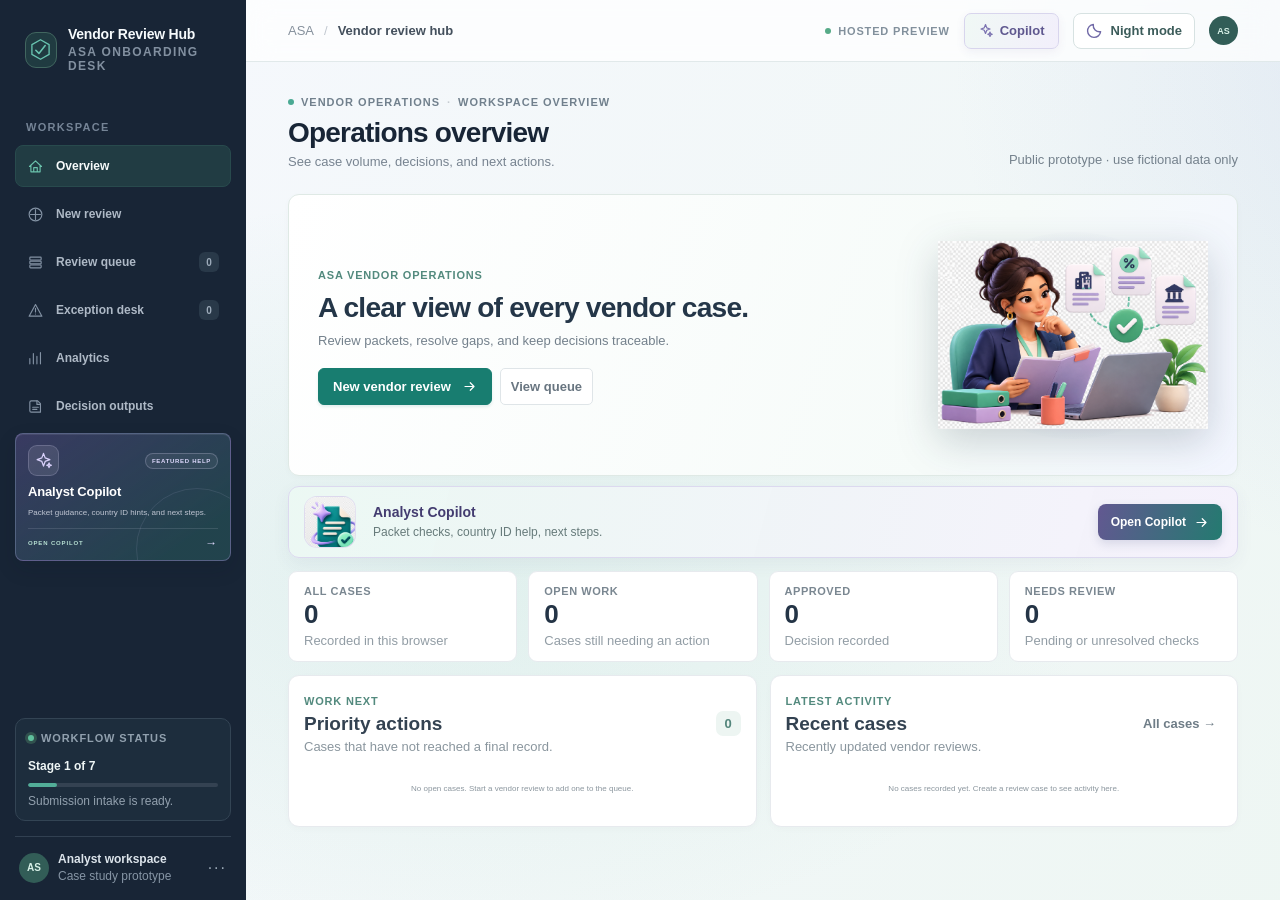
==== commit ea7adc49: "Add reviewer workflows for vendor exceptions" ====
--- a/index.html
+++ b/index.html
@@ -10,7 +10,7 @@
         if (localStorage.getItem("asa-vendor-intake-theme-v1") === "dark") document.documentElement.dataset.theme = "dark";
       } catch {}
     </script>
-    <link rel="stylesheet" href="styles.css?v=15" />
+    <link rel="stylesheet" href="styles.css?v=18" />
   </head>
   <body>
     <div class="app-shell">
@@ -35,6 +35,10 @@
           <button class="nav-item" type="button" data-view="queue">
             <svg viewBox="0 0 24 24" aria-hidden="true"><rect x="4" y="4.5" width="16" height="4" rx="1"/><rect x="4" y="10" width="16" height="4" rx="1"/><rect x="4" y="15.5" width="16" height="4" rx="1"/></svg>
             <span>Review queue</span><span class="nav-count" id="nav-count">0</span>
+          </button>
+          <button class="nav-item" type="button" data-view="exceptions">
+            <svg viewBox="0 0 24 24" aria-hidden="true"><path d="M12 3.5 21 20H3L12 3.5Z"/><path d="M12 9v5m0 3h.01"/></svg>
+            <span>Exception desk</span><span class="nav-count" id="exception-nav-count">0</span>
           </button>
           <button class="nav-item" type="button" data-view="analytics">
             <svg viewBox="0 0 24 24" aria-hidden="true"><path d="M4 19.5V12m5 7.5V5m5 14.5V9m5 10.5V3.5"/></svg>
@@ -117,7 +121,7 @@
           </section>
 
           <section class="view hidden" id="new-view" aria-labelledby="page-title">
-            <div class="hosted-demo-warning hidden" id="hosted-demo-warning" role="status"><strong>Public presentation site</strong><span>Use fictional vendor details and sample files only. Case records stay in this browser; uploaded files are sent to this demo server for text reading and are not saved by the app.</span></div>
+            <div class="hosted-demo-warning hidden" id="hosted-demo-warning" role="status"><strong>Public presentation site</strong><span>Use fictional vendor details and files only. Case records stay in this browser; uploaded files are sent to this demo server for text reading and are not saved by the app.</span></div>
             <div class="intake-layout">
               <form class="panel intake-panel" id="submission-form">
                 <div class="panel-heading">
@@ -126,6 +130,14 @@
                   <span class="required-note"><i></i> Required fields</span>
                 </div>
 
+                <section class="submission-pdf-panel" aria-labelledby="submission-pdf-title">
+                  <div class="submission-pdf-copy"><span class="submission-pdf-icon" aria-hidden="true">PDF</span><div><strong id="submission-pdf-title">Start from the vendor's completed PDF</strong><p>Upload a text-based vendor form. The free built-in reader suggests values with page evidence; an analyst confirms each one.</p></div></div>
+                  <div class="submission-pdf-actions"><label class="submission-pdf-picker" for="submission-pdf"><input class="file-input" id="submission-pdf" type="file" accept=".pdf,application/pdf" /><span id="submission-pdf-name">Choose vendor submission PDF</span><b aria-hidden="true">Browse</b></label><button class="button-primary compact" id="submission-pdf-read" type="button" disabled>Read PDF</button></div>
+                  <p class="submission-pdf-note" id="submission-pdf-note" role="status" aria-live="polite">PDF only · up to 10 MB · scanned/image-only PDFs need manual entry because free OCR is not included.</p>
+                  <p class="submission-pdf-limit">This vendor form PDF can prefill intake details. Attach separate registration, tax, and bank evidence for the later verification stages.</p>
+                  <div class="submission-pdf-results analyst-suggestions" id="submission-pdf-results"></div>
+                </section>
+
                 <div class="form-grid">
                   <label class="field field-wide">
                     <span>Legal business name <b>*</b></span>
@@ -153,6 +165,11 @@
                     <span>Bank account holder <b>*</b></span>
                     <input name="accountHolder" type="text" placeholder="Name shown on bank proof" autocomplete="off" required maxlength="120" />
                     <small>Do not enter an account number in this prototype.</small>
+                  </label>
+
+                  <label class="field">
+                    <span>Vendor service type <small class="field-optional">Optional · helps tailor evidence guidance</small></span>
+                    <span class="select-wrap"><select name="vendorType" id="intake-vendor-type"><option value="">Choose a service type</option></select><svg viewBox="0 0 16 16" aria-hidden="true"><path d="m4 6 4 4 4-4"/></svg></span>
                   </label>
                 </div>
 
@@ -195,7 +212,7 @@
                   <p class="draft-assist-copy">Read vendor files and review source-linked field suggestions before opening the case.</p>
                   <div class="analyst-case-counts" aria-live="polite">
                     <div><span>DETAILS ENTERED</span><strong id="copilot-field-count">0 / 5</strong></div>
-                    <div><span>PACKET FILES</span><strong id="copilot-document-count">0 / 3</strong></div>
+                    <div><span>SUPPORTING DOC TYPES</span><strong id="copilot-document-count">0 / 3</strong></div>
                   </div>
                   <div class="analyst-guidance" id="copilot-guidance">Next step: enter the vendor details, then review the packet before creating the case.</div>
                   <button class="button-primary analyst-read-button" id="copilot-read-button" type="button" disabled>Review packet and suggest fields</button>
@@ -250,55 +267,65 @@
             <div class="queue-note"><span class="info-mark">i</span> This prototype records intake details and attachments locally. Automated document checks are added in later stages.</div>
           </section>
 
+          <section class="view hidden" id="exceptions-view" aria-labelledby="exceptions-title">
+            <section class="panel exception-hero">
+              <div class="exception-hero-copy"><span class="section-eyebrow">REVIEWER WORKBENCH</span><h2 id="exceptions-title">Resolve exceptions with evidence.</h2><p>See why a case was held, collect the right proof, rerun checks, and keep the final call with the analyst.</p></div>
+              <div class="exception-hero-mark" aria-hidden="true"><svg viewBox="0 0 72 72"><path d="M36 7 64 58H8L36 7Z"/><path d="M36 25v15m0 8h.1"/></svg></div>
+            </section>
+            <div class="exception-summary-grid">
+              <article><span>OPEN EXCEPTIONS</span><strong id="exception-total">0</strong><small>Cases waiting for review</small></article>
+              <article><span>EVIDENCE GAPS</span><strong id="exception-evidence-count">0</strong><small>Missing or unreadable files</small></article>
+              <article><span>DATA MISMATCHES</span><strong id="exception-mismatch-count">0</strong><small>Tax, bank, or source conflicts</small></article>
+              <article><span>DUPLICATE FLAGS</span><strong id="exception-duplicate-count">0</strong><small>Compare with the linked record</small></article>
+            </div>
+            <div class="exception-desk-layout">
+              <section class="panel exception-list-panel">
+                <div class="section-heading"><div><span class="section-eyebrow">PRIORITIZED REVIEW</span><h2>Cases needing a human check</h2><p>Open a case to add evidence and record your adjudication.</p></div><span class="section-count" id="exception-list-count">0</span></div>
+                <div class="exception-case-grid" id="exceptions-grid"></div>
+              </section>
+              <aside class="panel exception-process-panel">
+                <span class="section-eyebrow">SAFE RESOLUTION LOOP</span><h2>One clear path for each exception</h2>
+                <ol class="exception-process-list"><li><b>1</b><span><strong>Inspect</strong><small>Read the flag and source evidence.</small></span></li><li><b>2</b><span><strong>Collect</strong><small>Attach vendor PDFs or supporting files.</small></span></li><li><b>3</b><span><strong>Rerun</strong><small>Recheck completeness and comparisons.</small></span></li><li><b>4</b><span><strong>Decide</strong><small>Record the outcome and reason as reviewer.</small></span></li></ol>
+                <p class="exception-demo-note">Files are attached to the case in this browser. Text PDFs, DOCX, TXT, and CSV can be read; scanned PDFs need manual review because free OCR is not included.</p>
+              </aside>
+            </div>
+          </section>
+
           <section class="view hidden" id="analytics-view" aria-labelledby="analytics-title">
-            <details class="panel demo-data-panel demo-data-tools" id="demo-data-panel" aria-labelledby="demo-data-title">
-              <summary class="demo-data-summary">
-                <span class="demo-data-icon" aria-hidden="true"><svg viewBox="0 0 24 24"><path d="M4 19.5h16M6.5 16V9m5 7V4m5 12v-5"/><circle cx="6.5" cy="7" r="1.5"/><circle cx="11.5" cy="2.5" r="1.5"/><circle cx="16.5" cy="9" r="1.5"/></svg></span>
-                <span class="demo-data-summary-copy"><span class="section-eyebrow">PRESENTATION DATA</span><strong id="demo-data-title">Manage sample cases</strong><small id="demo-data-status" aria-live="polite">100 baseline · 4 pending · 8 rejected</small></span>
-                <span class="demo-data-summary-action">Sample controls <svg viewBox="0 0 20 20" aria-hidden="true"><path d="m5 8 5 5 5-5"/></svg></span>
-              </summary>
-              <div class="demo-data-actions"><button class="button-primary compact" id="load-normal-demo" type="button">Load baseline</button><button class="button-secondary" id="load-edge-demo" type="button" disabled>Add pending</button><button class="button-secondary rejected-demo-button" id="load-rejected-demo" type="button" disabled>Add rejected</button><button class="demo-clear-button" id="clear-demo-data" type="button" disabled>Reset samples</button></div>
-              <p class="demo-data-note">Fictional samples. Manual cases are preserved.</p>
-            </details>
             <div class="analytics-kpis">
-              <article class="overview-metric"><span>TOTAL CASES</span><strong id="analytics-total">0</strong><small>All recorded intake runs</small></article>
-              <article class="overview-metric"><span>ACTIVE CASES</span><strong id="analytics-active">0</strong><small>Not yet finalized</small></article>
-              <article class="overview-metric"><span>APPROVAL RATE</span><strong id="analytics-approval-rate">0%</strong><small>Of recorded decisions</small></article>
-              <article class="overview-metric"><span>DOC COVERAGE</span><strong id="analytics-doc-coverage">0%</strong><small>Cases with all three document types</small></article>
+              <article class="overview-metric"><span>TOTAL CASES</span><strong id="analytics-total">0</strong><small>Across the recorded portfolio</small></article>
+              <article class="overview-metric"><span>APPROVAL RATE</span><strong id="analytics-approval-rate">0%</strong><small>Of final decisions</small></article>
+              <article class="overview-metric"><span>NEEDS REVIEW</span><strong id="analytics-active">0</strong><small>Cases still requiring action</small></article>
+              <article class="overview-metric"><span>REJECTED</span><strong id="analytics-rejected-kpi">0</strong><small>Human reviewer decisions</small></article>
             </div>
             <section class="panel analytics-insight-panel" aria-labelledby="analytics-insight-heading" aria-live="polite">
-              <div class="analytics-insight-heading"><div><span class="section-eyebrow">PORTFOLIO TAKEAWAY</span><h2 id="analytics-insight-heading">What the numbers say</h2><p id="analytics-insight-summary">Add cases to see a summary of outcomes and open work.</p></div><span class="insight-status" id="analytics-insight-status">NO CASES</span></div>
+              <div class="analytics-insight-heading"><div><span class="section-eyebrow">PORTFOLIO TAKEAWAY</span><h2 id="analytics-insight-heading">What the numbers say</h2><p id="analytics-insight-summary">Add cases to see outcomes and open work.</p></div><span class="insight-status" id="analytics-insight-status">NO CASES</span></div>
               <div class="analytics-insight-grid">
                 <article><span>DECISION MIX</span><strong id="analytics-insight-decisions">0 recorded</strong><small id="analytics-insight-decision-note">No decisions recorded yet</small></article>
-                <article><span>TOP REVIEW SIGNAL</span><strong id="analytics-insight-top-signal">None</strong><small id="analytics-insight-signal-note">No open review flags</small></article>
+                <article><span>TOP OPEN SIGNAL</span><strong id="analytics-insight-top-signal">None</strong><small id="analytics-insight-signal-note">No open review flags</small></article>
                 <article><span>WORK CLOSED</span><strong id="analytics-insight-closed">0 / 0</strong><small id="analytics-insight-closed-note">Finalized cases</small></article>
                 <article><span>DOCUMENT COVERAGE</span><strong id="analytics-insight-docs">0%</strong><small id="analytics-insight-doc-note">Cases with all three types</small></article>
               </div>
             </section>
-            <div class="analytics-demo-facts" aria-label="Presentation dataset facts">
-              <article><span>BASELINE CASES</span><strong id="analytics-normal-count">0</strong><small>Uneven country mix</small></article>
-              <article><span>PENDING EXAMPLES</span><strong id="analytics-edge-count">0</strong><small>Need review or follow-up</small></article>
-              <article><span>REVIEWER REJECTIONS</span><strong id="analytics-rejected-count">0</strong><small>Manual decisions with reasons</small></article>
-              <article><span>OPEN REVIEW SIGNALS</span><strong id="analytics-review-signal-count">0</strong><small>Across saved cases</small></article>
-            </div>
-            <section class="panel analytics-health analytics-edge-panel hidden" id="analytics-edge-panel">
-              <div class="section-heading"><div><span class="section-eyebrow">EDGE-CASE WALKTHROUGH</span><h2>Four cases that need a reviewer</h2><p>Open a case to see the signal, evidence, and recommended next step.</p></div><button class="text-action" type="button" data-view="outputs">View rejection decisions</button></div>
-              <div class="exception-case-grid" id="analytics-edge-cases"></div>
-              <p class="exception-demo-note">The four examples stay Pending. Rejections in Decision outputs are recorded human overrides, not automatic outcomes.</p>
-            </section>
+            <div class="analytics-demo-facts analytics-portfolio-facts" aria-label="Portfolio facts">
+              <article><span>APPROVED</span><strong id="analytics-normal-count">0</strong><small>Rule based; configured checks passed</small></article>
+              <article><span>PENDING</span><strong id="analytics-edge-count">0</strong><small>Awaiting review or clarification</small></article>
+              <article><span>REVIEWER REJECTIONS</span><strong id="analytics-rejected-count">0</strong><small>Recorded with a reason</small></article>
+              <article><span>DOCUMENT COVERAGE</span><strong id="analytics-doc-coverage">0%</strong><small>All three document types attached</small></article>
+            </div>
             <div class="analytics-columns">
               <section class="panel analytics-panel">
-                <div class="section-heading"><div><span class="section-eyebrow">WORKFLOW FLOW</span><h2 id="analytics-title">Cases by stage</h2><p>Count of cases that reached each stage.</p></div></div>
+                <div class="section-heading"><div><span class="section-eyebrow">WORKFLOW FLOW</span><h2 id="analytics-title">Cases by stage</h2><p>Count of cases that reached each workflow stage.</p></div></div>
                 <div class="analytics-bars" id="analytics-stage-bars"></div>
               </section>
               <section class="panel analytics-panel">
-                <div class="section-heading"><div><span class="section-eyebrow">DECISION OUTPUT</span><h2>Portfolio disposition</h2><p>Case mix, including unresolved and reviewer-rejected outcomes.</p></div></div>
+                <div class="section-heading"><div><span class="section-eyebrow">DECISION OUTPUT</span><h2>Portfolio disposition</h2><p>Approved, pending, rejected, and undecided cases.</p></div></div>
                 <div id="analytics-outcome-chart" class="outcome-chart"></div>
               </section>
             </div>
             <div class="analytics-columns analytics-detail-columns">
               <section class="panel analytics-panel">
-                <div class="section-heading"><div><span class="section-eyebrow">INTAKE TREND</span><h2>Cases received by month</h2><p id="analytics-month-note">Monthly volume across the latest six months.</p></div></div>
+                <div class="section-heading"><div><span class="section-eyebrow">INTAKE TREND</span><h2>Cases received by month</h2><p id="analytics-month-note">Monthly intake across the latest six months.</p></div></div>
                 <div id="analytics-month-chart" class="trend-chart"></div>
               </section>
               <section class="panel analytics-panel">
@@ -306,13 +333,32 @@
                 <div id="analytics-country-chart" class="country-chart"></div>
               </section>
             </div>
+            <div class="analytics-columns analytics-detail-columns">
+              <section class="panel analytics-panel">
+                <div class="section-heading"><div><span class="section-eyebrow">REGIONAL QUALITY</span><h2>Outcome mix by country</h2><p>Compare approvals, pending work, and reviewer rejections by region.</p></div></div>
+                <div id="analytics-country-outcomes" class="country-outcome-chart"></div>
+              </section>
+              <section class="panel analytics-panel">
+                <div class="section-heading"><div><span class="section-eyebrow">REVIEWER OVERRIDES</span><h2>Reasons recorded for rejection</h2><p>Grouped reasons from human decisions; the system never rejects automatically.</p></div></div>
+                <div id="analytics-rejection-reasons" class="rejection-reason-chart"></div>
+              </section>
+            </div>
+            <section class="panel analytics-rejection-panel">
+              <div class="section-heading"><div><span class="section-eyebrow">DECISION DETAIL</span><h2>Recent reviewer rejections</h2><p>Each outcome includes the reason recorded by the analyst.</p></div><button class="text-action" type="button" data-view="outputs">Open decision register</button></div>
+              <div class="table-wrap">
+                <table class="analytics-rejection-table">
+                  <thead><tr><th>VENDOR</th><th>COUNTRY</th><th>REASON CATEGORY</th><th>REVIEWER REASON</th><th>DATE</th><th></th></tr></thead>
+                  <tbody id="analytics-rejection-rows"></tbody>
+                </table>
+              </div>
+              <div class="table-foot"><span>Human reviewer overrides</span><span id="analytics-rejection-count">0 rejected cases</span></div>
+            </section>
             <section class="panel analytics-health">
-              <div class="section-heading"><div><span class="section-eyebrow">OPERATIONS SNAPSHOT</span><h2>Review workload</h2><p>Signals from the locally recorded case history.</p></div></div>
+              <div class="section-heading"><div><span class="section-eyebrow">OPERATIONS SNAPSHOT</span><h2>Review workload</h2><p>Signals from the saved case history.</p></div></div>
               <div class="health-grid" id="analytics-health-grid"></div>
             </section>
-            <p class="queue-note"><span class="info-mark">i</span> Analytics use only records saved in this browser. A deployed shared dashboard needs a shared database.</p>
-          </section>
-
+            <p class="queue-note"><span class="info-mark">i</span> Portfolio records are fictional. Rejections are reviewer overrides with reasons, never automatic decisions. Analytics use the cases saved in this browser.</p>
+          </section>
           <section class="view hidden" id="outputs-view" aria-labelledby="outputs-title">
             <div class="output-kpis">
               <article class="overview-metric"><span>DECIDED CASES</span><strong id="outputs-total">0</strong><small>Decision recorded</small></article>
@@ -355,6 +401,16 @@
               <article><span class="capability-icon">03</span><div><strong>Guide the next step</strong><p>Explain pending work and prepare a follow-up draft.</p></div></article>
               <article><span class="capability-icon">04</span><div><strong>Check country references</strong><p>Show basic ID hints alongside official source links.</p></div></article>
             </div>
+            <section class="panel evidence-planner-panel" id="vendor-evidence-planner" aria-labelledby="evidence-planner-title">
+              <div class="evidence-planner-heading"><div><span class="section-eyebrow">VENDOR TYPE GUIDANCE · LOCAL DATASET</span><h2 id="evidence-planner-title">What confirmation documents should I request?</h2><p>Choose the work type and relevant exposure. The copilot returns a practical starting checklist for analyst review.</p></div><span class="evidence-planner-mark" aria-hidden="true">✓</span></div>
+              <div class="evidence-planner-controls">
+                <label class="evidence-type-label" for="evidence-vendor-type">Vendor service type<select id="evidence-vendor-type"><option value="">Choose a vendor type</option></select></label>
+                <fieldset class="evidence-scope"><legend>Scope flags (optional)</legend><label><input id="evidence-personal-data" type="checkbox" /> Handles personal or sensitive data</label><label><input id="evidence-onsite" type="checkbox" /> Has staff working at our site</label><label><input id="evidence-cross-border" type="checkbox" /> Goods or services cross borders</label><label><input id="evidence-regulated-goods" type="checkbox" /> Regulated or safety-sensitive products/work</label><label><input id="evidence-production-access" type="checkbox" /> Access to production systems or critical operations</label></fieldset>
+                <button class="button-primary compact" id="build-evidence-checklist" type="button">Build evidence checklist <span aria-hidden="true">→</span></button>
+              </div>
+              <div class="evidence-checklist" id="evidence-checklist" aria-live="polite"><div class="knowledge-empty"><strong>Select a vendor type to begin.</strong><span>Recommendations explain what to ask for and why. Your company policy and reviewer decide what is actually required.</span></div></div>
+              <p class="evidence-planner-disclaimer">Guidance is a free, curated rule set, not legal advice or a universal requirement. Confirm the engagement scope, country, and ASA policy before requesting sensitive records.</p>
+            </section>
             <div class="copilot-summary-kpis">
               <article class="overview-metric"><span>CASES IN SCOPE</span><strong id="copilot-total">0</strong><small>Saved in this browser</small></article>
               <article class="overview-metric"><span>NEED ACTION</span><strong id="copilot-active">0</strong><small>Not yet finalized</small></article>
@@ -384,6 +440,7 @@
                 <button type="button" data-workspace-prompt="attention">What needs attention?</button>
                 <button type="button" data-workspace-prompt="pending">Show Pending follow-ups</button>
                 <button type="button" data-workspace-prompt="documents">What should I check in the packet?</button>
+                <button type="button" data-workspace-prompt="vendor-evidence">What evidence fits this vendor type?</button>
                 <button type="button" data-workspace-prompt="tax">Explain this country's ID hint</button>
               </div>
               <div class="workspace-copilot-reply" id="workspace-copilot-reply" role="status" aria-live="polite">Choose a prompt or ask about your case queue.</div>
@@ -436,6 +493,18 @@
         <div id="comparison-results" class="comparison-results"></div>
         <p class="extraction-method"><span class="info-mark">i</span> A possible duplicate or mismatch is a review signal. This stage does not reject a vendor or change the source documents.</p>
       </section>
+      <section class="exception-resolution-panel hidden" id="exception-resolution" aria-labelledby="exception-resolution-title">
+        <div class="exception-resolution-heading"><div><span class="extraction-kicker">EXCEPTION DESK</span><h3 id="exception-resolution-title">Reviewer resolution</h3><p id="exception-resolution-summary"></p></div><span class="exception-resolution-pill" id="exception-resolution-status">OPEN</span></div>
+        <div class="exception-resolution-guidance" id="exception-resolution-guidance"></div>
+        <div class="exception-evidence-uploader">
+          <div><strong>Add vendor evidence</strong><small>Attach a PDF or text document to this case, then reread and rerun Stage 3 and Stage 4.</small></div>
+          <label class="exception-upload-kind" for="exception-upload-kind">Document type<select id="exception-upload-kind"><option>Bank proof</option><option>Tax document</option><option>Registration document</option><option>Bank relationship evidence</option><option>Entity separation evidence</option><option>Other supporting evidence</option></select></label>
+          <label class="exception-file-picker" for="exception-upload-file"><input id="exception-upload-file" type="file" accept=".pdf,.docx,.txt,.csv,.png,.jpg,.jpeg,application/pdf" /><span id="exception-upload-name">Choose a supporting file</span><b>Browse</b></label>
+          <button class="button-primary compact" id="exception-upload-button" type="button" disabled>Attach and rerun checks</button>
+        </div>
+        <div class="exception-workspace" id="exception-workspace"></div>
+        <p class="extraction-method"><span class="info-mark">i</span> Evidence and notes are recorded in the case timeline. A suggested match or format check is not an external registry verification; the reviewer makes the decision.</p>
+      </section>
       <section class="decision-panel" id="decision-panel">
         <div class="decision-heading">
           <div><span class="extraction-kicker">STAGE 05</span><h3>Make onboarding decision</h3><p id="decision-status">Complete Stage 4 comparison first.</p></div>
@@ -468,8 +537,8 @@
     </dialog>
 
     <div class="toast" id="toast" role="status" aria-live="polite"><span class="toast-check">✓</span><span id="toast-message">Submission created</span></div>
-    <script src="knowledge-base.js?v=1"></script>
-    <script src="demo-dataset.js?v=4"></script>
-    <script src="app.js?v=13"></script>
+    <script src="knowledge-base.js?v=2"></script>
+    <script src="demo-dataset.js?v=6"></script>
+    <script src="app.js?v=16"></script>
   </body>
 </html>
--- a/styles.css
+++ b/styles.css
@@ -1073,6 +1073,66 @@
 :root[data-theme="dark"] .theme-toggle, :root[data-theme="dark"] .top-copilot, :root[data-theme="dark"] .button-secondary { border-color: #415464; color: #dce8ef; background: #263542; }
 :root[data-theme="dark"] .theme-toggle svg { color: #e5cf88; }
 :root[data-theme="dark"] .field input, :root[data-theme="dark"] .field select, :root[data-theme="dark"] .workspace-question input, :root[data-theme="dark"] .knowledge-country-label select, :root[data-theme="dark"] textarea, :root[data-theme="dark"] input { border-color: #405363; color: #e5edf4; background: #15212c; }
+
+/* PDF-first intake and vendor-type evidence guidance */
+.submission-pdf-panel { padding: 15px; margin: 0 0 16px; border: 1px solid #cfe4dd; border-radius: 9px; background: linear-gradient(120deg,#f2faf7,#f7f7fc); }
+.submission-pdf-copy { display: flex; align-items: flex-start; gap: 11px; }
+.submission-pdf-icon { display: grid; width: 39px; height: 43px; flex: 0 0 auto; place-items: center; border: 1px solid #d6e6e1; border-radius: 8px; color: #248171; background: #fff; font-size: 10px; font-weight: 900; }
+.submission-pdf-copy strong { display: block; color: #293b48; font-size: 13px; }
+.submission-pdf-copy p { max-width: 680px; margin: 4px 0 0; color: #708087; font-size: 9px; line-height: 1.5; }
+.submission-pdf-actions { display: flex; gap: 8px; margin-top: 12px; }
+.submission-pdf-picker { min-width: 0; min-height: 36px; flex: 1; display: flex; align-items: center; justify-content: space-between; gap: 10px; padding: 5px 6px 5px 11px; border: 1px dashed #adcfc3; border-radius: 6px; color: #60716f; background: rgba(255,255,255,.8); cursor: pointer; font-size: 9px; }
+.submission-pdf-picker > span { overflow: hidden; text-overflow: ellipsis; white-space: nowrap; }
+.submission-pdf-picker b { padding: 6px 9px; border: 1px solid #dce9e5; border-radius: 4px; color: #287c6c; background: #f7fbf9; font-size: 8px; }
+.submission-pdf-picker:focus-within { outline: 3px solid rgba(74,169,147,.16); border-color: #65a99d; }
+.submission-pdf-note { margin: 8px 0 0; color: #819097; font-size: 8px; line-height: 1.45; }
+.submission-pdf-limit { padding-top: 8px; margin: 8px 0 0; border-top: 1px solid #e2ece8; color: #667a78; font-size: 8px; line-height: 1.45; }
+.submission-pdf-results.analyst-suggestions { margin: 8px 0 0; }
+.field-optional { display: block; margin-top: 3px; color: #8b969d; font-size: 7px; font-weight: 500; }
+.evidence-planner-panel { padding: 18px; margin: 0 0 14px; border-color: #d7e4e8; background: linear-gradient(145deg,#fff,#f8fbfc); }
+.evidence-planner-heading { display: flex; align-items: flex-start; justify-content: space-between; gap: 15px; padding-bottom: 13px; border-bottom: 1px solid #edf1ef; }
+.evidence-planner-heading h2 { margin: 5px 0; color: #30414c; font-family: Manrope,sans-serif; font-size: 17px; font-weight: 800; }
+.evidence-planner-heading p { margin: 0; color: #78868d; font-size: 9px; line-height: 1.5; }
+.evidence-planner-mark { display: grid; width: 39px; height: 39px; flex: 0 0 auto; place-items: center; border: 1px solid #d5e6e1; border-radius: 11px; color: #278070; background: #eff8f4; font-size: 19px; font-weight: 800; }
+.evidence-planner-controls { display: grid; grid-template-columns: minmax(190px,.8fr) minmax(300px,1.5fr) auto; align-items: end; gap: 12px; padding: 14px 0; }
+.evidence-type-label { display: grid; gap: 6px; color: #697981; font-size: 8px; font-weight: 800; }
+.evidence-type-label select { min-height: 37px; padding: 0 10px; border: 1px solid #dce5e2; border-radius: 6px; color: #45545d; background: #fff; font: inherit; font-size: 9px; }
+.evidence-scope { display: flex; flex-wrap: wrap; gap: 7px 13px; padding: 8px 10px 9px; border: 1px solid #e4eae8; border-radius: 7px; color: #66767d; }
+.evidence-scope legend { padding: 0 4px; color: #718087; font-size: 7px; font-weight: 800; }
+.evidence-scope label { display: inline-flex; align-items: center; gap: 5px; font-size: 8px; line-height: 1.35; }
+.evidence-scope input { accent-color: #258272; }
+.evidence-planner-controls > button { min-height: 37px; white-space: nowrap; }
+.evidence-checklist { display: grid; gap: 10px; }
+.evidence-checklist-grid { display: grid; grid-template-columns: repeat(2,minmax(0,1fr)); gap: 10px; }
+.evidence-checklist-section { padding: 12px; border: 1px solid #e4ebe8; border-radius: 8px; background: #fff; }
+.evidence-checklist-section.conditional { border-color: #e8e4f1; background: #fbfaff; }
+.evidence-checklist-section h3 { margin: 0 0 8px; color: #50636b; font-size: 9px; font-weight: 800; }
+.evidence-checklist-item { display: grid; grid-template-columns: 18px minmax(0,1fr) auto; align-items: start; gap: 7px; padding: 8px 0; border-top: 1px solid #eef1f0; }
+.evidence-checklist-item:first-of-type { border-top: 0; }
+.evidence-check-number { display: grid; width: 17px; height: 17px; place-items: center; border-radius: 5px; color: #477d70; background: #edf7f3; font-size: 7px; font-weight: 800; }
+.evidence-checklist-item strong { display: block; color: #45565f; font-size: 8px; line-height: 1.4; }
+.evidence-checklist-item p { margin: 3px 0 0; color: #7e8a8e; font-size: 7px; line-height: 1.5; }
+.evidence-scope-tag { padding: 4px 6px; border-radius: 12px; color: #7d6b9f; background: #f0edf8; font-size: 6px; font-weight: 800; white-space: nowrap; }
+.evidence-scope-tag.in-scope { color: #287767; background: #e6f4ee; }
+.evidence-planner-disclaimer { margin: 10px 0 0; color: #8a9699; font-size: 7px; line-height: 1.5; }
+@media (max-width: 1050px) {
+  .evidence-planner-controls { grid-template-columns: minmax(0,1fr) minmax(0,1.5fr); }
+  .evidence-planner-controls > button { grid-column: 1 / -1; justify-self: start; }
+}
+@media (max-width: 680px) {
+  .submission-pdf-actions { align-items: stretch; flex-direction: column; }
+  .submission-pdf-actions > button { width: 100%; }
+  .evidence-planner-controls, .evidence-checklist-grid { grid-template-columns: 1fr; }
+  .evidence-planner-controls > button { grid-column: auto; justify-self: stretch; }
+  .evidence-checklist-item { grid-template-columns: 18px minmax(0,1fr); }
+  .evidence-scope-tag { grid-column: 2; justify-self: start; }
+}
+:root[data-theme="dark"] .submission-pdf-panel, :root[data-theme="dark"] .evidence-planner-panel { border-color: #394b5b; color: #dce6ee; background: #1c2936; background-image: none; }
+:root[data-theme="dark"] .submission-pdf-copy strong, :root[data-theme="dark"] .evidence-planner-heading h2, :root[data-theme="dark"] .evidence-checklist-item strong { color: #e5edf4; }
+:root[data-theme="dark"] .submission-pdf-copy p, :root[data-theme="dark"] .submission-pdf-note, :root[data-theme="dark"] .submission-pdf-limit, :root[data-theme="dark"] .evidence-planner-heading p, :root[data-theme="dark"] .evidence-checklist-item p, :root[data-theme="dark"] .evidence-planner-disclaimer { color: #a8b6c1; }
+:root[data-theme="dark"] .submission-pdf-picker, :root[data-theme="dark"] .evidence-checklist-section, :root[data-theme="dark"] .evidence-checklist-section.conditional { border-color: #394b5b; color: #e5edf4; background: #15212c; }
+:root[data-theme="dark"] .evidence-checklist-section h3, :root[data-theme="dark"] .evidence-scope { color: #c3d0da; }
+:root[data-theme="dark"] .evidence-type-label select { border-color: #405363; color: #e5edf4; background: #15212c; }
 :root[data-theme="dark"] input::placeholder, :root[data-theme="dark"] textarea::placeholder { color: #91a1ae; }
 :root[data-theme="dark"] .table-wrap { border-color: #364756; background: #1c2936; }
 :root[data-theme="dark"] .output-table th, :root[data-theme="dark"] .output-table td { border-color: #354655; }
@@ -1203,6 +1263,67 @@
 .exception-case-handling strong { color: #337c6b; font-size: 11px; }
 .exception-case-open { justify-self: start; min-height: 34px; margin-top: 1px; }
 .exception-demo-note { padding-top: 10px; margin: 12px 0 0; border-top: 1px solid #e7ecef; color: #788791; font-size: 12px; }
+.exception-hero { display: flex; align-items: center; justify-content: space-between; gap: 20px; padding: 25px 28px; margin-bottom: 14px; background: radial-gradient(circle at 88% 30%,#e2f3ee 0,#f8fafb 34%,#fff 75%); }
+.exception-hero-copy { max-width: 680px; }
+.exception-hero h2 { margin: 8px 0; color: #223645; font: 800 clamp(24px,3vw,34px)/1.16 Manrope,sans-serif; letter-spacing: -.7px; }
+.exception-hero p { max-width: 620px; margin: 0; color: #667985; font-size: 15px; line-height: 1.55; }
+.exception-hero-mark { display: grid; flex: 0 0 86px; width: 86px; height: 86px; place-items: center; border: 1px solid #d7e9e3; border-radius: 24px; color: #288774; background: #f1faf6; }
+.exception-hero-mark svg { width: 58px; fill: none; stroke: currentColor; stroke-linecap: round; stroke-linejoin: round; stroke-width: 3; }
+.exception-summary-grid { display: grid; grid-template-columns: repeat(4,minmax(0,1fr)); gap: 11px; margin-bottom: 14px; }
+.exception-summary-grid article { display: grid; gap: 4px; padding: 14px 16px; border: 1px solid #e1e9ed; border-radius: 10px; background: #fff; }
+.exception-summary-grid article > span { color: #80909a; font: 800 10px/1.2 Manrope,sans-serif; letter-spacing: .65px; }
+.exception-summary-grid article > strong { color: #294352; font: 800 27px/1.1 Manrope,sans-serif; }
+.exception-summary-grid article > small { color: #84939c; font-size: 11px; }
+.exception-desk-layout { display: grid; grid-template-columns: minmax(0,1.65fr) minmax(250px,.75fr); align-items: start; gap: 14px; }
+.exception-list-panel, .exception-process-panel { min-width: 0; padding: 17px; }
+.exception-list-panel .exception-case-grid { grid-template-columns: repeat(2,minmax(0,1fr)); }
+.exception-process-panel h2 { margin: 6px 0 14px; color: #314553; font: 800 19px/1.3 Manrope,sans-serif; }
+.exception-process-list { display: grid; gap: 13px; padding: 0; margin: 0; list-style: none; }
+.exception-process-list li { display: flex; align-items: center; gap: 10px; }
+.exception-process-list li > b { display: grid; flex: 0 0 30px; width: 30px; height: 30px; place-items: center; border-radius: 9px; color: #287b6b; background: #e8f5f0; font: 800 13px Manrope,sans-serif; }
+.exception-process-list li > span { display: grid; gap: 2px; }
+.exception-process-list strong { color: #3b505b; font-size: 13px; }
+.exception-process-list small { color: #81909a; font-size: 11px; line-height: 1.35; }
+.exception-empty, .exception-empty-inline { display: grid; gap: 5px; padding: 18px; border: 1px dashed #d4e0e4; border-radius: 9px; color: #687a84; background: #f8fbfb; }
+.exception-empty strong, .exception-empty-inline strong { color: #3a515d; }
+.exception-empty-inline { margin-top: 8px; padding: 12px; }
+.exception-resolution-panel { padding: 15px; margin-top: 13px; border: 1px solid #e5dcbf; border-radius: 10px; background: linear-gradient(135deg,#fffdf7,#fff 60%,#f8fbfa); }
+.exception-resolution-heading { display: flex; align-items: flex-start; justify-content: space-between; gap: 12px; }
+.exception-resolution-heading h3 { margin: 3px 0 4px; }
+.exception-resolution-heading p { margin: 0; color: #70808a; line-height: 1.45; }
+.exception-resolution-pill { flex: 0 0 auto; padding: 5px 9px; border-radius: 20px; color: #76591b; background: #fff0c9; font: 800 10px/1.2 Manrope,sans-serif; }
+.exception-resolution-guidance { padding: 10px 12px; margin: 11px 0; border-left: 3px solid #d3a447; border-radius: 5px; color: #64532e; background: #fff8e8; font-size: 12px; line-height: 1.45; }
+.exception-evidence-uploader { display: grid; grid-template-columns: minmax(0,1fr) minmax(135px,.65fr); gap: 9px; align-items: end; padding: 11px; border: 1px solid #e0e8e8; border-radius: 8px; background: #f9fbfb; }
+.exception-evidence-uploader > div { display: grid; gap: 3px; grid-column: 1 / -1; }
+.exception-evidence-uploader > div strong { color: #37515d; font-size: 13px; }
+.exception-evidence-uploader > div small, .exception-action-hint { color: #7a8991; font-size: 11px; line-height: 1.4; }
+.exception-upload-kind, .exception-file-picker { min-width: 0; display: grid; gap: 4px; color: #62737c; font-size: 10px; font-weight: 800; }
+.exception-upload-kind select { width: 100%; min-width: 0; height: 38px; padding: 0 8px; border: 1px solid #d9e2e6; border-radius: 6px; color: #435660; background: #fff; }
+.exception-file-picker { min-height: 38px; display: flex; align-items: center; justify-content: space-between; gap: 8px; padding: 4px 7px 4px 10px; border: 1px dashed #b9cbc9; border-radius: 6px; color: #647780; background: #fff; font-size: 11px; }
+.exception-file-picker span { min-width: 0; overflow: hidden; text-overflow: ellipsis; white-space: nowrap; font-weight: 500; }
+.exception-file-picker b { flex: 0 0 auto; padding: 6px 8px; border-radius: 5px; color: #247d6c; background: #e8f5f0; }
+.exception-file-picker input { position: absolute; width: 1px; height: 1px; overflow: hidden; clip: rect(0,0,0,0); }
+.exception-evidence-uploader > button { grid-column: 1 / -1; justify-self: start; }
+.exception-workspace { display: grid; gap: 9px; margin-top: 11px; }
+.exception-action-block { display: grid; gap: 8px; }
+.exception-action-block > p { margin: 0; color: #667982; font-size: 12px; line-height: 1.5; }
+.exception-action-block label { display: grid; gap: 5px; color: #50636d; font-size: 11px; font-weight: 800; }
+.exception-action-block textarea { width: 100%; padding: 8px 10px; border: 1px solid #d9e2e6; border-radius: 6px; color: #334954; background: #fff; font: inherit; resize: vertical; }
+.exception-pair-card { display: flex; align-items: center; justify-content: space-between; gap: 9px; padding: 9px 10px; border: 1px solid #cfe2db; border-radius: 8px; background: #f1faf6; }
+.exception-pair-card > div { min-width: 0; display: grid; gap: 3px; }
+.exception-pair-card strong { color: #266c5d; font: 800 14px Manrope,sans-serif; }
+.exception-pair-card span { color: #6d807f; font-size: 10px; overflow-wrap: anywhere; }
+.duplicate-review-actions { grid-template-columns: 1fr 1fr; align-items: start; }
+.duplicate-review-actions .exception-action-hint { grid-column: 1 / -1; }
+.exception-resolution-record { padding: 10px 12px; border: 1px solid #cfe2db; border-radius: 8px; background: #eff8f3; }
+.exception-resolution-record strong { color: #286b5b; font-size: 12px; }
+.exception-resolution-record p { margin: 4px 0; color: #536a68; font-size: 12px; line-height: 1.45; }
+.exception-resolution-record small { color: #758985; font-size: 10px; overflow-wrap: anywhere; }
+.exception-match-list { display: grid; gap: 5px; margin-top: 7px; }
+.exception-match-list > strong { color: #7a5a18; font-size: 10px; text-transform: uppercase; letter-spacing: .5px; }
+.exception-match-link { display: flex; flex-wrap: wrap; justify-content: space-between; gap: 3px 9px; padding: 7px 9px; border: 1px solid #e5d6b0; border-radius: 6px; color: #665632; background: #fffaf0; text-align: left; cursor: pointer; }
+.exception-match-link strong { color: #57471f; font-size: 11px; }
+.exception-match-link span { color: #8b7954; font-size: 10px; }
 :root[data-theme="dark"] .exception-case-card { border-color: #405260; background: linear-gradient(145deg,#202e3b,#1c2936); }
 :root[data-theme="dark"] .exception-case-index, :root[data-theme="dark"] .exception-case-vendor small { color: #b2c0ca; }
 :root[data-theme="dark"] .exception-case-card h3 { color: #e6eff4; }
@@ -1217,8 +1338,105 @@
 :root[data-theme="dark"] .exception-case-signal.empty > span { color: #bac9d2; }
 :root[data-theme="dark"] .exception-case-handling strong { color: #9bd3c0; }
 :root[data-theme="dark"] .exception-demo-note { border-color: #394b5b; color: #bdcbd2; }
+:root[data-theme="dark"] .exception-hero { border-color: #3d5260; background: radial-gradient(circle at 88% 30%,#243e3c,#1c2936 70%); }
+:root[data-theme="dark"] .exception-hero h2, :root[data-theme="dark"] .exception-process-panel h2 { color: #e5eef3; }
+:root[data-theme="dark"] .exception-hero p, :root[data-theme="dark"] .exception-process-list small { color: #bac8d0; }
+:root[data-theme="dark"] .exception-hero-mark { border-color: #3e625e; color: #89cfba; background: #203d3a; }
+:root[data-theme="dark"] .exception-summary-grid article { border-color: #394b5b; background: #1c2936; }
+:root[data-theme="dark"] .exception-summary-grid article > span, :root[data-theme="dark"] .exception-summary-grid article > small { color: #afbdc7; }
+:root[data-theme="dark"] .exception-summary-grid article > strong { color: #e0ecef; }
+:root[data-theme="dark"] .exception-process-list strong { color: #e2ebee; }
+:root[data-theme="dark"] .exception-process-list li > b { color: #9bd6c1; background: #244940; }
+:root[data-theme="dark"] .exception-empty, :root[data-theme="dark"] .exception-empty-inline { border-color: #405360; color: #bfccd3; background: #202e3b; }
+:root[data-theme="dark"] .exception-empty strong, :root[data-theme="dark"] .exception-empty-inline strong { color: #e1eaee; }
+:root[data-theme="dark"] .exception-resolution-panel { border-color: #615437; background: linear-gradient(135deg,#302d24,#1c2936 70%); }
+:root[data-theme="dark"] .exception-resolution-heading p, :root[data-theme="dark"] .exception-action-block > p { color: #bdc9d0; }
+:root[data-theme="dark"] .exception-resolution-pill { color: #ffe1a1; background: #4b3a22; }
+:root[data-theme="dark"] .exception-resolution-guidance { border-color: #c49a4d; color: #f0d89d; background: #3b3426; }
+:root[data-theme="dark"] .exception-evidence-uploader { border-color: #3c505a; background: #1b2934; }
+:root[data-theme="dark"] .exception-evidence-uploader > div strong, :root[data-theme="dark"] .exception-action-block label { color: #dce7eb; }
+:root[data-theme="dark"] .exception-evidence-uploader > div small, :root[data-theme="dark"] .exception-action-hint { color: #b3c1c9; }
+:root[data-theme="dark"] .exception-upload-kind, :root[data-theme="dark"] .exception-file-picker { color: #c3cfd5; }
+:root[data-theme="dark"] .exception-upload-kind select, :root[data-theme="dark"] .exception-file-picker, :root[data-theme="dark"] .exception-action-block textarea { border-color: #435462; color: #e1eaf0; background: #182530; }
+:root[data-theme="dark"] .exception-pair-card { border-color: #40635a; background: #203a34; }
+:root[data-theme="dark"] .exception-pair-card strong { color: #a6dfca; }
+:root[data-theme="dark"] .exception-pair-card span { color: #b3c8c0; }
+:root[data-theme="dark"] .exception-resolution-record { border-color: #40635a; background: #203a34; }
+:root[data-theme="dark"] .exception-resolution-record strong { color: #a6dfca; }
+:root[data-theme="dark"] .exception-resolution-record p, :root[data-theme="dark"] .exception-resolution-record small { color: #c2d2cb; }
+:root[data-theme="dark"] .exception-match-link { border-color: #665a3b; color: #f0dfb4; background: #342f24; }
+:root[data-theme="dark"] .exception-match-link strong { color: #f0dfa9; }
+:root[data-theme="dark"] .exception-match-link span { color: #cabc98; }
 @media (max-width: 680px) {
   .analytics-edge-panel { padding: 12px; }
   .exception-case-grid { grid-template-columns: 1fr; gap: 9px; }
   .exception-case-card { padding: 12px; }
-}
+  .exception-summary-grid { grid-template-columns: repeat(2,minmax(0,1fr)); }
+  .exception-desk-layout { grid-template-columns: 1fr; }
+  .exception-hero { padding: 20px; }
+  .exception-hero-mark { flex-basis: 58px; width: 58px; height: 58px; border-radius: 17px; }
+  .exception-hero-mark svg { width: 42px; }
+  .exception-list-panel .exception-case-grid { grid-template-columns: 1fr; }
+  .duplicate-review-actions { grid-template-columns: 1fr; }
+  .duplicate-review-actions .exception-action-hint { grid-column: auto; }
+}
+
+/* Expanded portfolio analytics: regional outcomes and accountable decisions. */
+.analytics-portfolio-facts { margin-top: 13px; }
+.analytics-health .health-grid { grid-template-columns: repeat(4,minmax(0,1fr)); }
+.country-outcome-chart { display: grid; gap: 15px; margin-top: 17px; }
+.country-outcome-row { min-width: 0; display: grid; grid-template-columns: minmax(92px,120px) minmax(0,1fr) 82px; align-items: center; gap: 10px; }
+.country-outcome-label { min-width: 0; display: grid; gap: 3px; }
+.country-outcome-label strong { overflow: hidden; color: #3e505b; font-size: 12px; text-overflow: ellipsis; white-space: nowrap; }
+.country-outcome-label span { color: #87959b; font-size: 10px; }
+.country-outcome-track { min-width: 4px; height: 16px; display: flex; overflow: hidden; border-radius: 9px; background: #eef2f2; transition: width .3s ease; }
+.country-outcome-segment { min-width: 0; height: 100%; }
+.country-outcome-segment.approved { background: #42a985; }
+.country-outcome-segment.pending { background: #e0aa50; }
+.country-outcome-segment.rejected { background: #cc7168; }
+.country-outcome-segment.undecided { background: #aab6bd; }
+.country-outcome-counts { display: flex; justify-content: flex-end; gap: 8px; font-size: 10px; font-weight: 800; }
+.country-outcome-counts .approved, .country-outcome-legend .approved { color: #338269; }
+.country-outcome-counts .pending, .country-outcome-legend .pending { color: #9a701f; }
+.country-outcome-counts .rejected, .country-outcome-legend .rejected { color: #ad5750; }
+.country-outcome-legend { display: flex; flex-wrap: wrap; gap: 14px; padding-top: 10px; border-top: 1px solid #edf0f1; font-size: 10px; font-weight: 700; }
+.rejection-reason-chart { display: grid; gap: 13px; margin-top: 17px; }
+.rejection-reason-row { display: grid; gap: 6px; }
+.rejection-reason-row .analytics-bar-label strong { color: #a9504a; }
+.rejection-reason-row .analytics-bar-label small { padding-left: 4px; color: #8b969b; font-size: 10px; font-weight: 600; }
+.rejection-reason-note { padding-top: 10px; margin: 0; border-top: 1px solid #edf0f1; color: #78878d; font-size: 11px; line-height: 1.5; }
+.analytics-empty { padding: 20px 0; color: #859197; font-size: 12px; }
+.analytics-rejection-panel { padding: 16px; margin: 13px 0; }
+.analytics-rejection-table { width: 100%; min-width: 900px; border-collapse: collapse; }
+.analytics-rejection-table th { padding: 10px; border-bottom: 1px solid #e8edef; color: #788992; font-size: 10px; font-weight: 800; letter-spacing: .45px; text-align: left; white-space: nowrap; }
+.analytics-rejection-table td { padding: 11px 10px; border-bottom: 1px solid #edf0f1; color: #5b6973; font-size: 12px; vertical-align: top; }
+.analytics-rejection-table tbody tr:hover { background: #f7faf9; }
+.analytics-rejection-table .vendor-cell { min-width: 170px; }
+.analytics-rejection-table .vendor-cell > span:last-child { overflow: visible; text-overflow: clip; white-space: normal; }
+.analytics-run-code { display: block; padding-left: 35px; margin-top: 3px; color: #8a969c; font-size: 10px; }
+.reason-category-pill { display: inline-flex; padding: 4px 7px; border: 1px solid #f0d9d6; border-radius: 15px; color: #9e514a; background: #fff7f5; font-size: 10px; font-weight: 700; white-space: nowrap; }
+.analytics-reviewer-reason { min-width: 330px; max-width: 520px; line-height: 1.45; }
+:root[data-theme="dark"] .country-outcome-label strong { color: #e3edf2; }
+:root[data-theme="dark"] .country-outcome-label span,
+:root[data-theme="dark"] .country-outcome-legend,
+:root[data-theme="dark"] .rejection-reason-note,
+:root[data-theme="dark"] .analytics-empty,
+:root[data-theme="dark"] .analytics-rejection-table td,
+:root[data-theme="dark"] .analytics-run-code { color: #bac8d1; }
+:root[data-theme="dark"] .country-outcome-track { background: #344451; }
+:root[data-theme="dark"] .country-outcome-legend { border-color: #394b5b; }
+:root[data-theme="dark"] .rejection-reason-note { border-color: #394b5b; }
+:root[data-theme="dark"] .analytics-rejection-table th { border-color: #394b5b; color: #bac8d1; }
+:root[data-theme="dark"] .analytics-rejection-table td { border-color: #354653; }
+:root[data-theme="dark"] .analytics-rejection-table tbody tr:hover { background: #243542; }
+:root[data-theme="dark"] .reason-category-pill { border-color: #694447; color: #ffc1ba; background: #34292f; }
+@media (max-width: 900px) {
+  .analytics-health .health-grid { grid-template-columns: repeat(2,minmax(0,1fr)); }
+}
+@media (max-width: 680px) {
+  .country-outcome-row { grid-template-columns: minmax(75px,94px) minmax(0,1fr) 64px; gap: 6px; }
+  .country-outcome-label strong { font-size: 10px; }
+  .country-outcome-label span, .country-outcome-counts { font-size: 9px; }
+  .analytics-health .health-grid { grid-template-columns: 1fr 1fr; }
+  .analytics-rejection-panel { padding: 11px; }
+}
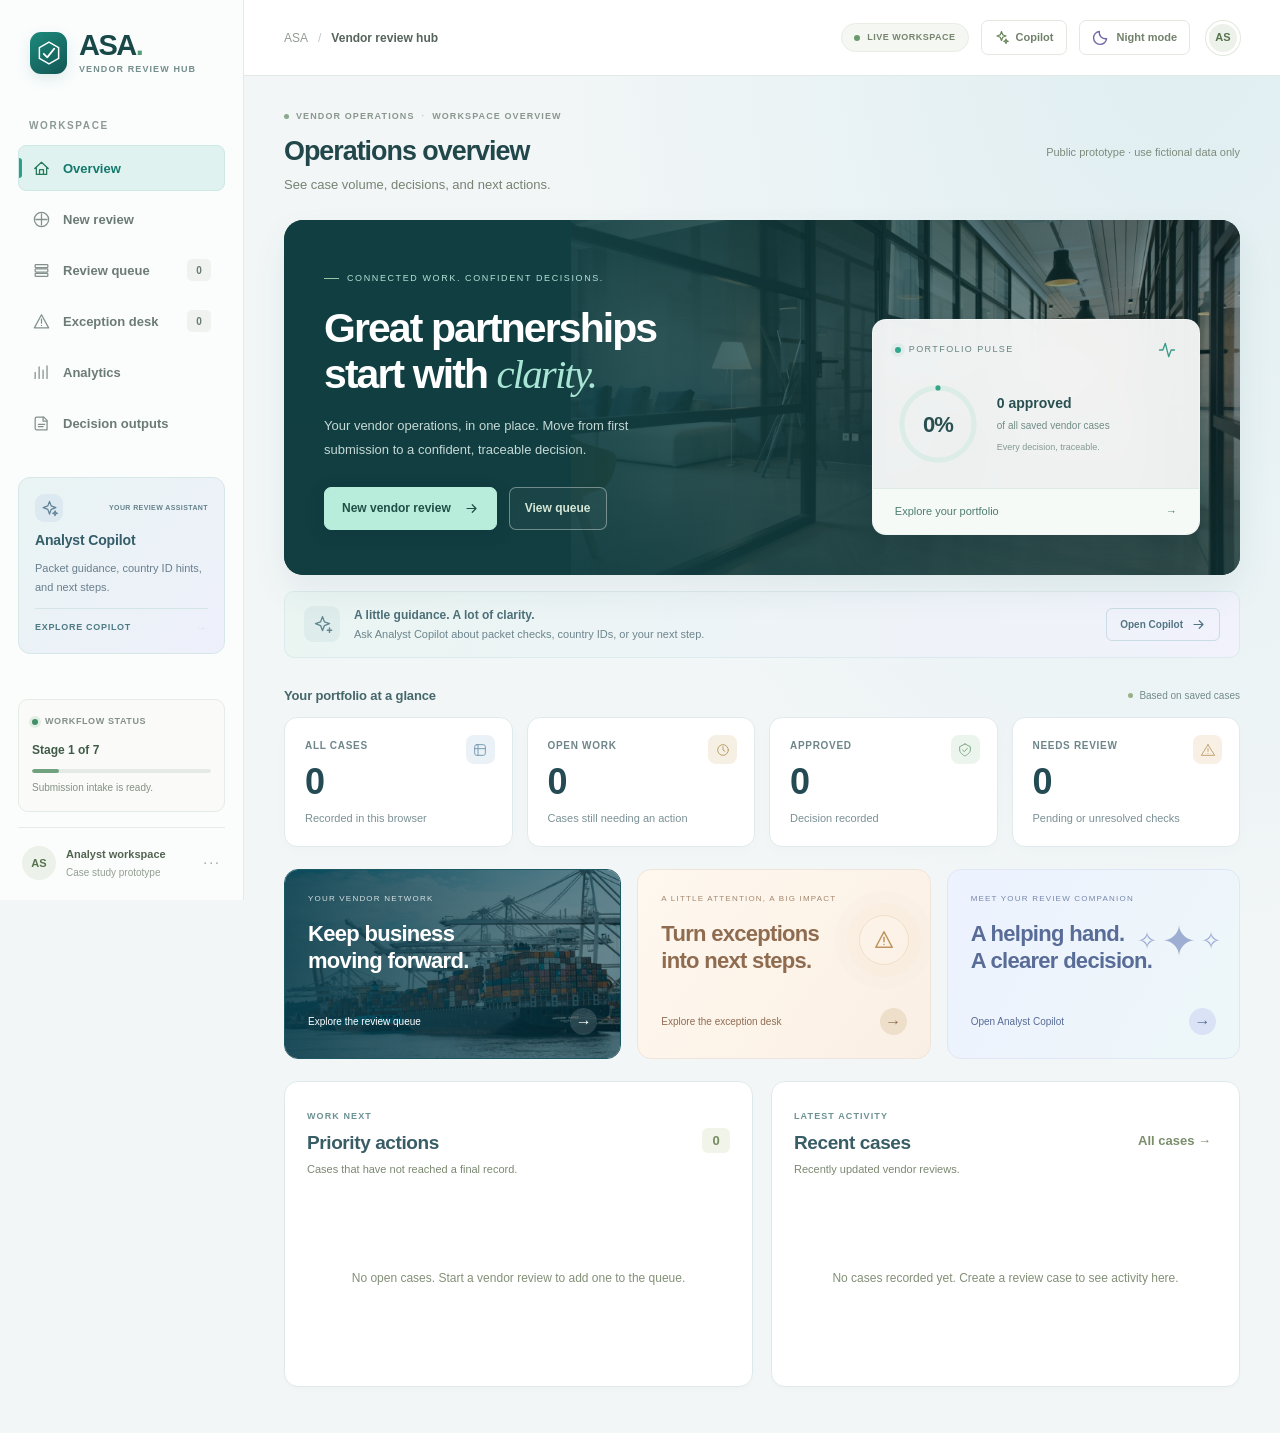
==== commit c46ff228: "Upgrade review UI, live runner, vendor response workflow and demo kit" ====
--- a/index.html
+++ b/index.html
@@ -3,23 +3,25 @@
   <head>
     <meta charset="UTF-8" />
     <meta name="viewport" content="width=device-width, initial-scale=1.0" />
-    <meta name="theme-color" content="#eef4f5" />
+    <meta name="theme-color" content="#f5f7f8" />
     <title>ASA Vendor Review Hub</title>
     <script>
       try {
         if (localStorage.getItem("asa-vendor-intake-theme-v1") === "dark") document.documentElement.dataset.theme = "dark";
       } catch {}
     </script>
-    <link rel="stylesheet" href="styles.css?v=18" />
+    <link rel="stylesheet" href="styles.css?v=30" />
+  <link rel="stylesheet" href="assets/case-workspace.css?v=1"/>
   </head>
   <body>
+    <a class="skip-link" href="#page-title">Skip to content</a>
     <div class="app-shell">
       <aside class="sidebar">
         <a class="brand" href="#overview" data-view="overview" aria-label="ASA Vendor Review Hub home">
           <span class="brand-mark" aria-hidden="true">
             <svg viewBox="0 0 32 32" fill="none"><path d="M16 3.5 27 9.75v12.5L16 28.5 5 22.25V9.75L16 3.5Z" stroke="currentColor" stroke-width="1.7"/><path d="m10 17 4 4 8-10" stroke="currentColor" stroke-width="2" stroke-linecap="round" stroke-linejoin="round"/></svg>
           </span>
-          <span class="brand-copy"><strong>Vendor Review Hub</strong><small>ASA ONBOARDING DESK</small></span>
+          <span class="brand-copy"><strong>ASA<span class="brand-dot">.</span></strong><small>VENDOR REVIEW HUB</small></span>
         </a>
 
         <div class="sidebar-label">WORKSPACE</div>
@@ -49,10 +51,10 @@
             <span>Decision outputs</span>
           </button>
           <button class="nav-item copilot-nav-item" type="button" data-view="copilot" title="Open Analyst Copilot">
-            <span class="copilot-nav-top"><span class="copilot-nav-icon"><svg viewBox="0 0 24 24" aria-hidden="true"><path d="m12 3 2.1 5.7L20 11l-5.9 2.2L12 19l-2.1-5.8L4 11l5.9-2.3L12 3Z"/><path d="m19 15 .8 2.2L22 18l-2.2.8L19 21l-.8-2.2L16 18l2.2-.8L19 15Z"/></svg></span><span class="copilot-nav-badge">FEATURED HELP</span></span>
+            <span class="copilot-nav-top"><span class="copilot-nav-icon"><svg viewBox="0 0 24 24" aria-hidden="true"><path d="m12 3 2.1 5.7L20 11l-5.9 2.2L12 19l-2.1-5.8L4 11l5.9-2.3L12 3Z"/><path d="m19 15 .8 2.2L22 18l-2.2.8L19 21l-.8-2.2L16 18l2.2-.8L19 15Z"/></svg></span><span class="copilot-nav-badge">YOUR REVIEW ASSISTANT</span></span>
             <strong class="copilot-nav-title">Analyst Copilot</strong>
             <span class="copilot-nav-description">Packet guidance, country ID hints, and next steps.</span>
-            <span class="copilot-nav-footer">OPEN COPILOT <b aria-hidden="true">→</b></span>
+            <span class="copilot-nav-footer">EXPLORE COPILOT <b aria-hidden="true">→</b></span>
           </button>
         </nav>
 
@@ -81,32 +83,42 @@
           <div class="page-heading">
             <div>
               <div class="eyebrow"><span class="eyebrow-dot"></span> VENDOR OPERATIONS <span class="eyebrow-divider">·</span> <span id="page-stage-label">WORKSPACE OVERVIEW</span></div>
-              <h1 id="page-title">Operations overview</h1>
+              <h1 id="page-title" tabindex="-1">Operations overview</h1>
               <p class="page-subtitle" id="page-subtitle">See case volume, decisions, and next actions.</p>
             </div>
             <div class="heading-action" id="heading-action"><span class="secure-icon" id="workspace-status-icon" aria-hidden="true"><svg viewBox="0 0 20 20" aria-hidden="true"><rect x="4" y="8" width="12" height="9" rx="2"/><path d="M7 8V6a3 3 0 0 1 6 0v2"/></svg></span><span id="workspace-privacy-label">Private to this browser</span></div>
           </div>
 
           <section class="view" id="overview-view" aria-labelledby="page-title">
-            <div class="overview-hero panel">
+            <div class="overview-hero panel"><img class="hero-editorial" src="assets/workspace-editorial.jpg" alt="" width="1800" height="1202" fetchpriority="high" />
               <div class="overview-hero-copy">
-                <span class="overview-kicker">ASA VENDOR OPERATIONS</span>
-                <h2>A clear view of every vendor case.</h2>
-                <p>Review packets, resolve gaps, and keep decisions traceable.</p>
+                <span class="overview-kicker">CONNECTED WORK. CONFIDENT DECISIONS.</span>
+                <h2>Great partnerships<br />start with <em>clarity.</em></h2>
+                <p>Your vendor operations, in one place. Move from first submission to a confident, traceable decision.</p>
                 <div class="overview-actions"><button class="button-primary" type="button" data-view="new">New vendor review <svg viewBox="0 0 20 20" aria-hidden="true"><path d="M4 10h12m-5-5 5 5-5 5"/></svg></button><button class="button-secondary" type="button" data-view="queue">View queue</button></div>
               </div>
-              <div class="overview-hero-visual"><img src="assets/vendor-operations-hero.png" alt="Procurement analyst reviewing a vendor onboarding packet" width="1024" height="1024" fetchpriority="high" /></div>
+              <div class="hero-portfolio">
+                <div class="portfolio-top"><span><i></i> PORTFOLIO PULSE</span><svg viewBox="0 0 24 24" aria-hidden="true"><path d="M3 12h4l3-8 4 16 3-8h4"/></svg></div>
+                <div class="portfolio-center"><div class="portfolio-ring"><svg viewBox="0 0 100 100" aria-hidden="true"><circle class="ring-track" cx="50" cy="50" r="42"/><circle class="ring-value" id="portfolio-ring-value" cx="50" cy="50" r="42" pathLength="100"/></svg><strong id="portfolio-percent">0%</strong></div><div><strong id="portfolio-approved">0 approved</strong><span>of all saved vendor cases</span><small>Every decision, traceable.</small></div></div>
+                <button type="button" data-view="analytics">Explore your portfolio <span aria-hidden="true">→</span></button>
+              </div>
             </div>
             <div class="overview-copilot-strip">
-              <span class="overview-copilot-art" aria-hidden="true"><img src="assets/copilot-document-check.png" alt="" width="512" height="512" /></span>
-              <div class="overview-copilot-copy"><strong>Analyst Copilot</strong><span>Packet checks, country ID help, next steps.</span></div>
+              <span class="overview-copilot-art" aria-hidden="true"><svg viewBox="0 0 24 24"><path d="m12 3 2.2 6L20 11l-5.8 2.2L12 19l-2.2-5.8L4 11l5.8-2L12 3ZM20 16v5m-2.5-2.5h5"/></svg></span>
+              <div class="overview-copilot-copy"><strong>A little guidance. A lot of clarity.</strong><span>Ask Analyst Copilot about packet checks, country IDs, or your next step.</span></div>
               <button type="button" data-view="copilot">Open Copilot <svg viewBox="0 0 20 20" aria-hidden="true"><path d="M4 10h12m-5-5 5 5-5 5"/></svg></button>
             </div>
+            <div class="portfolio-label"><h2>Your portfolio at a glance</h2><span><i></i> Based on saved cases</span></div>
             <div class="overview-metrics">
-              <article class="overview-metric"><span>ALL CASES</span><strong id="overview-total">0</strong><small>Recorded in this browser</small></article>
-              <article class="overview-metric"><span>OPEN WORK</span><strong id="overview-active">0</strong><small>Cases still needing an action</small></article>
-              <article class="overview-metric"><span>APPROVED</span><strong id="overview-approved">0</strong><small>Decision recorded</small></article>
-              <article class="overview-metric"><span>NEEDS REVIEW</span><strong id="overview-review">0</strong><small>Pending or unresolved checks</small></article>
+              <article class="overview-metric metric-0"><span>ALL CASES</span><i class="stat-icon" aria-hidden="true"><svg viewBox="0 0 24 24"><rect x="4" y="4" width="16" height="16" rx="3"/><path d="M9 4v16M4 10h16"/></svg></i><strong id="overview-total">0</strong><small>Recorded in this browser</small></article>
+              <article class="overview-metric metric-1"><span>OPEN WORK</span><i class="stat-icon" aria-hidden="true"><svg viewBox="0 0 24 24"><circle cx="12" cy="12" r="8"/><path d="M12 7v5l3 2"/></svg></i><strong id="overview-active">0</strong><small>Cases still needing an action</small></article>
+              <article class="overview-metric metric-2"><span>APPROVED</span><i class="stat-icon" aria-hidden="true"><svg viewBox="0 0 24 24"><path d="m12 3 8 4v5c0 5-8 9-8 9s-8-4-8-9V7l8-4Z"/><path d="m8.5 12 2.5 2.5 4.5-5"/></svg></i><strong id="overview-approved">0</strong><small>Decision recorded</small></article>
+              <article class="overview-metric metric-3"><span>NEEDS REVIEW</span><i class="stat-icon" aria-hidden="true"><svg viewBox="0 0 24 24"><path d="M12 4 22 20H2L12 4ZM12 10v4m0 3h.01"/></svg></i><strong id="overview-review">0</strong><small>Pending or unresolved checks</small></article>
+            </div>
+            <div class="workspace-shortcuts" aria-label="Workspace shortcuts">
+              <button class="shortcut-card shortcut-photo" type="button" data-view="queue"><img src="assets/logistics-editorial.jpg" alt="" width="900" height="600" loading="lazy"/><span class="shortcut-kicker">YOUR VENDOR NETWORK</span><strong>Keep business<br/>moving forward.</strong><span class="shortcut-footer">Explore the review queue <b aria-hidden="true">→</b></span></button>
+              <button class="shortcut-card shortcut-attention" type="button" data-view="exceptions"><span class="shortcut-kicker">A LITTLE ATTENTION, A BIG IMPACT</span><span class="shortcut-orbit" aria-hidden="true"><svg viewBox="0 0 24 24"><path d="m12 3 9 17H3l9-17ZM12 9v5m0 3h.01"/></svg></span><strong>Turn exceptions<br/>into next steps.</strong><span class="shortcut-footer"><span id="shortcut-open-count">View open exceptions</span> <b aria-hidden="true">→</b></span></button>
+              <button class="shortcut-card shortcut-copilot" type="button" data-view="copilot"><span class="shortcut-kicker">MEET YOUR REVIEW COMPANION</span><span class="copilot-stars" aria-hidden="true">✧<span>✦</span>✧</span><strong>A helping hand.<br/>A clearer decision.</strong><span class="shortcut-footer">Open Analyst Copilot <b aria-hidden="true">→</b></span></button>
             </div>
             <div class="overview-columns">
               <section class="panel overview-list-panel">
@@ -121,7 +133,6 @@
           </section>
 
           <section class="view hidden" id="new-view" aria-labelledby="page-title">
-            <div class="hosted-demo-warning hidden" id="hosted-demo-warning" role="status"><strong>Public presentation site</strong><span>Use fictional vendor details and files only. Case records stay in this browser; uploaded files are sent to this demo server for text reading and are not saved by the app.</span></div>
             <div class="intake-layout">
               <form class="panel intake-panel" id="submission-form">
                 <div class="panel-heading">
@@ -194,10 +205,10 @@
                     <span class="upload-action" aria-hidden="true">+</span>
                   </label>
                 </div>
-                <div class="upload-footnote"><span class="info-mark">i</span> Files are saved in this browser for the prototype. Maximum 10 MB per file.</div>
+                <div class="upload-footnote"><span class="info-mark">i</span> Public demo: use fictional files only. Uploads are read for text and not retained; case records stay in this browser. Max 10 MB per file.</div>
 
                 <div class="form-footer">
-                  <p><span class="lock-small"><svg viewBox="0 0 16 16" aria-hidden="true"><rect x="3" y="7" width="10" height="7" rx="1.5"/><path d="M5.5 7V5a2.5 2.5 0 0 1 5 0v2"/></svg></span> Vendor data stays on this device.</p>
+                  <p><span class="lock-small"><svg viewBox="0 0 16 16" aria-hidden="true"><rect x="3" y="7" width="10" height="7" rx="1.5"/><path d="M5.5 7V5a2.5 2.5 0 0 1 5 0v2"/></svg></span> Case records stay in this browser.</p>
                   <button class="button-primary" type="submit"><span>Create review case</span><svg viewBox="0 0 20 20" aria-hidden="true"><path d="M4 10h12M10 4l6 6-6 6"/></svg></button>
                 </div>
               </form>
@@ -255,6 +266,11 @@
 
             <div class="panel queue-panel">
               <div class="queue-heading"><div><h2 id="queue-title">Submission queue</h2><p>Vendor intake runs recorded in this browser.</p></div><button class="button-primary compact" type="button" data-view="new"><span>New submission</span><svg viewBox="0 0 20 20" aria-hidden="true"><path d="M10 4v12M4 10h12"/></svg></button></div>
+              <div class="queue-toolbar">
+                <label class="queue-search"><svg viewBox="0 0 24 24" aria-hidden="true"><circle cx="10.5" cy="10.5" r="6.5"/><path d="m16 16 5 5"/></svg><input id="queue-search" type="search" placeholder="Search vendors, countries, or run IDs…" aria-label="Search review queue" /></label>
+                <label class="queue-status"><span>Status</span><select id="queue-status" aria-label="Filter queue by status"><option value="">All statuses</option><option>Approved</option><option>Pending</option><option>Rejected</option><option>Received</option></select></label>
+              </div>
+              <p class="queue-filter-count" id="queue-filter-count" role="status" aria-live="polite"></p>
               <div class="table-wrap">
                 <table>
                   <thead><tr><th>VENDOR</th><th>COUNTRY</th><th>RUN ID</th><th>CREATED</th><th>DOCUMENTS</th><th>STATUS</th><th></th></tr></thead>
@@ -262,6 +278,7 @@
                 </table>
                 <div class="empty-state hidden" id="empty-state"><span class="empty-illustration"><svg viewBox="0 0 48 48" aria-hidden="true"><path d="M15 7h13l8 8v23H15a3 3 0 0 1-3-3V10a3 3 0 0 1 3-3Z"/><path d="M28 8v8h8M19 25h13M19 31h9"/><circle cx="35" cy="35" r="8"/><path d="M35 31v8m-4-4h8"/></svg></span><h3>No submissions yet</h3><p>Create your first vendor submission to start the intake workflow.</p><button class="button-primary compact" type="button" data-view="new"><span>Start first submission</span><svg viewBox="0 0 20 20" aria-hidden="true"><path d="M10 4v12M4 10h12"/></svg></button></div>
               </div>
+              <div id="queue-no-results" class="queue-no-results hidden"><strong>No matching cases</strong><p>Try another search or choose a different status.</p><button class="button-secondary" id="queue-reset" type="button">Clear filters</button></div>
               <div class="table-foot"><span><span class="table-dot"></span> Local browser records</span><span id="table-count">Showing 0 submissions</span></div>
             </div>
             <div class="queue-note"><span class="info-mark">i</span> This prototype records intake details and attachments locally. Automated document checks are added in later stages.</div>
@@ -539,6 +556,7 @@
     <div class="toast" id="toast" role="status" aria-live="polite"><span class="toast-check">✓</span><span id="toast-message">Submission created</span></div>
     <script src="knowledge-base.js?v=2"></script>
     <script src="demo-dataset.js?v=6"></script>
-    <script src="app.js?v=16"></script>
+    <script src="app.js?v=40"></script>
+    <script src="assets/case-workspace.js?v=1"></script>
   </body>
 </html>
--- a/styles.css
+++ b/styles.css
@@ -28,29 +28,29 @@
 .brand-mark svg { width: 25px; height: 25px; }
 .brand-copy { display: grid; gap: 3px; }
 .brand-copy strong { font-family: Manrope, sans-serif; font-size: 14px; font-weight: 800; letter-spacing: -.2px; }
-.brand-copy small { color: #8290a0; font-size: 8px; font-weight: 700; letter-spacing: 1.35px; }
-.sidebar-label { padding: 0 11px; margin-bottom: 12px; color: #758496; font-size: 9px; font-weight: 700; letter-spacing: 1.3px; }
+.brand-copy small { color: #8290a0; font-size: 11px; font-weight: 700; letter-spacing: 1.35px; }
+.sidebar-label { padding: 0 11px; margin-bottom: 12px; color: #758496; font-size: 11px; font-weight: 700; letter-spacing: 1.3px; }
 .primary-nav { display: grid; gap: 6px; }
 .nav-item { width: 100%; min-height: 42px; display: flex; align-items: center; gap: 12px; padding: 0 11px; border: 1px solid transparent; border-radius: 8px; color: #aeb9c6; background: transparent; text-align: left; font-size: 12px; font-weight: 600; transition: .16s ease; }
 .nav-item svg { width: 17px; height: 17px; color: #8392a4; }
 .nav-item:hover { color: #fff; background: #203347; }
 .nav-item.active { color: #f7fbfb; border-color: #284a4d; background: #213c43; }
 .nav-item.active svg { color: #6bc4ad; }
-.nav-count { min-width: 20px; height: 20px; display: grid; place-items: center; margin-left: auto; border-radius: 6px; color: #9caab9; background: #293949; font-size: 10px; }
+.nav-count { min-width: 20px; height: 20px; display: grid; place-items: center; margin-left: auto; border-radius: 6px; color: #9caab9; background: #293949; font-size: 11px; }
 .sidebar-bottom { margin-top: auto; }
 .workflow-mini { padding: 13px 12px 12px; border: 1px solid #334454; border-radius: 10px; background: #1d2d3d; }
-.workflow-mini-top { display: flex; align-items: center; gap: 7px; margin-bottom: 12px; color: #91a0ae; font-size: 8px; font-weight: 700; letter-spacing: .9px; }
+.workflow-mini-top { display: flex; align-items: center; gap: 7px; margin-bottom: 12px; color: #91a0ae; font-size: 11px; font-weight: 700; letter-spacing: .9px; }
 .mini-pulse { width: 6px; height: 6px; border-radius: 50%; background: #5fc09d; box-shadow: 0 0 0 3px #31514e; }
 .workflow-mini strong { color: #eef5f5; font-family: Manrope, sans-serif; font-size: 12px; }
 .mini-progress { height: 4px; margin: 9px 0 7px; overflow: hidden; border-radius: 9px; background: #344252; }
 .mini-progress span { display: block; width: 15%; height: 100%; border-radius: inherit; background: #52ad98; }
-.workflow-mini p { margin: 0; color: #92a0ae; font-size: 10px; }
+.workflow-mini p { margin: 0; color: #92a0ae; font-size: 11px; }
 .user-profile { display: flex; align-items: center; gap: 9px; padding: 15px 4px 0; margin-top: 15px; border-top: 1px solid #314051; }
-.avatar, .top-avatar { display: grid; place-items: center; border-radius: 50%; color: #d8f0e7; background: #325d57; font-size: 10px; font-weight: 700; }
+.avatar, .top-avatar { display: grid; place-items: center; border-radius: 50%; color: #d8f0e7; background: #325d57; font-size: 11px; font-weight: 700; }
 .avatar { width: 30px; height: 30px; }
 .user-profile div:nth-child(2) { display: grid; gap: 3px; }
-.user-profile strong { color: #dce4eb; font-size: 10px; font-weight: 600; }
-.user-profile small { color: #8695a5; font-size: 9px; }
+.user-profile strong { color: #dce4eb; font-size: 11px; font-weight: 600; }
+.user-profile small { color: #8695a5; font-size: 11px; }
 .profile-menu { margin-left: auto; color: #98a6b4; letter-spacing: 2px; }
 
 .main-area { min-height: 100vh; margin-left: 246px; }
@@ -59,18 +59,18 @@
 .breadcrumbs strong { color: #44505d; font-weight: 600; }
 .crumb-separator { color: #c0c7cf; }
 .topbar-right { display: flex; flex: 0 0 auto; align-items: center; gap: 17px; }
-.environment { display: flex; flex: 0 0 auto; align-items: center; gap: 7px; color: #82909c; font-size: 8px; font-weight: 700; letter-spacing: .85px; white-space: nowrap; }
+.environment { display: flex; flex: 0 0 auto; align-items: center; gap: 7px; color: #82909c; font-size: 11px; font-weight: 700; letter-spacing: .85px; white-space: nowrap; }
 .environment > span:first-child { width: 6px; height: 6px; flex: 0 0 6px; border-radius: 50%; background: #56aa87; }
-.top-avatar { width: 29px; height: 29px; font-size: 9px; }
+.top-avatar { width: 29px; height: 29px; font-size: 11px; }
 .page-content { max-width: 1390px; padding: 34px 42px 52px; margin: 0 auto; }
 .page-heading { display: flex; align-items: flex-end; justify-content: space-between; gap: 20px; margin-bottom: 25px; }
-.eyebrow { display: flex; align-items: center; gap: 7px; color: #71808d; font-size: 9px; font-weight: 700; letter-spacing: 1px; }
+.eyebrow { display: flex; align-items: center; gap: 7px; color: #71808d; font-size: 11px; font-weight: 700; letter-spacing: 1px; }
 .eyebrow-dot { width: 6px; height: 6px; border-radius: 50%; background: #4aa993; }
 .eyebrow-divider { color: #c5cbd1; }
 h1, h2, h3, p { margin-top: 0; }
 h1 { margin: 9px 0 5px; color: #182536; font-family: Manrope, sans-serif; font-size: clamp(22px, 2.2vw, 28px); font-weight: 800; letter-spacing: -.8px; }
 .page-subtitle { margin: 0; color: #778390; font-size: 12px; }
-.heading-action { display: flex; align-items: center; gap: 7px; padding-bottom: 2px; color: #74818c; font-size: 10px; }
+.heading-action { display: flex; align-items: center; gap: 7px; padding-bottom: 2px; color: #74818c; font-size: 11px; }
 .secure-icon { width: 23px; height: 23px; display: grid; place-items: center; border: 1px solid #e4e9e9; border-radius: 7px; color: #527d76; background: #fff; }
 .secure-icon svg { width: 13px; height: 13px; }
 .hidden { display: none !important; }
@@ -82,22 +82,22 @@
 .panel-icon { width: 34px; height: 34px; display: grid; flex: 0 0 auto; place-items: center; border-radius: 9px; color: #2f8375; background: #eaf5f2; }
 .panel-icon svg { width: 19px; height: 19px; }
 .panel-heading h2, .queue-heading h2 { margin: 0 0 3px; color: #243140; font-family: Manrope, sans-serif; font-size: 14px; font-weight: 800; letter-spacing: -.25px; }
-.panel-heading p, .queue-heading p { margin: 0; color: #8a949e; font-size: 10px; }
-.required-note { display: flex; align-items: center; gap: 5px; margin-left: auto; color: #8d98a2; font-size: 9px; }
+.panel-heading p, .queue-heading p { margin: 0; color: #8a949e; font-size: 11px; }
+.required-note { display: flex; align-items: center; gap: 5px; margin-left: auto; color: #8d98a2; font-size: 11px; }
 .required-note i, .field b { color: #d56b58; font-style: normal; }
 .form-grid { display: grid; grid-template-columns: 1fr 1fr; column-gap: 16px; row-gap: 16px; padding: 19px 0 22px; }
-.field { min-width: 0; display: grid; gap: 7px; color: #43505d; font-size: 10px; font-weight: 700; }
+.field { min-width: 0; display: grid; gap: 7px; color: #43505d; font-size: 11px; font-weight: 700; }
 .field-wide { grid-column: 1 / -1; }
 .field input, .field select { width: 100%; height: 39px; padding: 0 11px; border: 1px solid #dfe4e8; border-radius: 6px; outline: none; color: #344251; background: #fff; font-size: 11px; font-weight: 400; transition: border-color .16s, box-shadow .16s; }
 .field input::placeholder { color: #aab2bb; }
 .field input:focus, .field select:focus { border-color: #65a99d; box-shadow: 0 0 0 3px rgba(74, 169, 147, .12); }
-.field small { margin-top: -3px; color: #969fa8; font-size: 9px; font-weight: 400; line-height: 1.4; }
+.field small { margin-top: -3px; color: #969fa8; font-size: 11px; font-weight: 400; line-height: 1.4; }
 .select-wrap { position: relative; display: block; }
 .select-wrap select { appearance: none; padding-right: 35px; color: #9aa4ad; }
 .select-wrap select:valid { color: #344251; }
 .select-wrap svg { width: 14px; height: 14px; position: absolute; top: 13px; right: 11px; color: #8e99a3; pointer-events: none; }
-.section-divider { display: flex; align-items: center; justify-content: space-between; padding: 16px 0 11px; border-top: 1px solid #eef0f2; color: #727f8b; font-size: 9px; font-weight: 700; letter-spacing: .8px; }
-.optional-pill { padding: 4px 7px; border-radius: 4px; color: #84909b; background: #f3f5f6; font-size: 8px; font-weight: 500; letter-spacing: 0; }
+.section-divider { display: flex; align-items: center; justify-content: space-between; padding: 16px 0 11px; border-top: 1px solid #eef0f2; color: #727f8b; font-size: 11px; font-weight: 700; letter-spacing: .8px; }
+.optional-pill { padding: 4px 7px; border-radius: 4px; color: #84909b; background: #f3f5f6; font-size: 11px; font-weight: 500; letter-spacing: 0; }
 .upload-grid { display: grid; grid-template-columns: repeat(3, minmax(0, 1fr)); gap: 8px; }
 .upload-card { min-width: 0; min-height: 62px; position: relative; display: flex; align-items: center; gap: 8px; padding: 9px; border: 1px dashed #d5dce1; border-radius: 7px; background: #fcfdfd; cursor: pointer; transition: .16s ease; }
 .upload-card:hover, .upload-card.has-file { border-color: #81b7ab; background: #f7fbfa; }
@@ -106,21 +106,21 @@
 .upload-icon { width: 28px; height: 30px; display: grid; flex: 0 0 auto; place-items: center; border: 1px solid #e5ebec; border-radius: 6px; color: #638d87; background: #fff; }
 .upload-icon svg { width: 16px; height: 16px; }
 .upload-copy { min-width: 0; display: grid; gap: 4px; }
-.upload-copy strong { overflow: hidden; color: #53606c; font-size: 8px; font-weight: 700; text-overflow: ellipsis; white-space: nowrap; }
-.upload-copy small { overflow: hidden; color: #a0a9b1; font-size: 8px; text-overflow: ellipsis; white-space: nowrap; }
+.upload-copy strong { overflow: hidden; color: #53606c; font-size: 11px; font-weight: 700; text-overflow: ellipsis; white-space: nowrap; }
+.upload-copy small { overflow: hidden; color: #a0a9b1; font-size: 11px; text-overflow: ellipsis; white-space: nowrap; }
 .upload-card.has-file .upload-copy small { color: #3b8a78; }
 .upload-action { width: 18px; height: 18px; display: grid; flex: 0 0 auto; place-items: center; margin-left: auto; border: 1px solid #e5e9ec; border-radius: 50%; color: #78858f; background: white; font-size: 13px; line-height: 1; }
 .upload-card.has-file .upload-action { color: #267b6c; border-color: #c8e1da; }
-.upload-footnote { display: flex; align-items: center; gap: 6px; margin-top: 10px; color: #929da7; font-size: 9px; }
-.info-mark { width: 13px; height: 13px; display: inline-grid; flex: 0 0 auto; place-items: center; border: 1px solid #b7c2c9; border-radius: 50%; color: #73838d; font-size: 8px; font-weight: 700; }
+.upload-footnote { display: flex; align-items: center; gap: 6px; margin-top: 10px; color: #929da7; font-size: 11px; }
+.info-mark { width: 13px; height: 13px; display: inline-grid; flex: 0 0 auto; place-items: center; border: 1px solid #b7c2c9; border-radius: 50%; color: #73838d; font-size: 11px; font-weight: 700; }
 .form-footer { display: flex; align-items: center; justify-content: space-between; gap: 12px; min-height: 65px; margin: 17px -24px 0; padding: 12px 24px; border-top: 1px solid #eef0f2; background: #fdfdfd; border-radius: 0 0 11px 11px; }
-.form-footer p { display: flex; align-items: center; gap: 6px; margin: 0; color: #8b969f; font-size: 9px; }
+.form-footer p { display: flex; align-items: center; gap: 6px; margin: 0; color: #8b969f; font-size: 11px; }
 .lock-small { display: grid; place-items: center; color: #72918c; }
 .lock-small svg { width: 13px; height: 13px; }
-.button-primary { min-height: 37px; display: inline-flex; align-items: center; justify-content: center; gap: 11px; padding: 0 14px; border: 1px solid #187d70; border-radius: 6px; color: white; background: #187d70; box-shadow: 0 2px 3px rgba(24,125,112,.12); font-size: 10px; font-weight: 700; transition: .16s ease; }
+.button-primary { min-height: 37px; display: inline-flex; align-items: center; justify-content: center; gap: 11px; padding: 0 14px; border: 1px solid #187d70; border-radius: 6px; color: white; background: #187d70; box-shadow: 0 2px 3px rgba(24,125,112,.12); font-size: 11px; font-weight: 700; transition: .16s ease; }
 .button-primary:hover { border-color: #126b61; background: #126b61; transform: translateY(-1px); }
 .button-primary svg { width: 15px; height: 15px; }
-.button-primary.compact { min-height: 33px; gap: 8px; padding: 0 11px; font-size: 9px; }
+.button-primary.compact { min-height: 33px; gap: 8px; padding: 0 11px; font-size: 11px; }
 .button-primary.compact svg { width: 14px; height: 14px; }
 
 .side-column { display: grid; gap: 12px; }
@@ -129,102 +129,102 @@
 .copilot-mark { width: 29px; height: 29px; display: grid; flex: 0 0 auto; place-items: center; border-radius: 8px; color: #247f70; background: #e7f4f0; }
 .copilot-mark svg { width: 17px; height: 17px; }
 .copilot-heading-copy { min-width: 0; display: grid; gap: 3px; }
-.copilot-kicker { color: #3f8a7b; font-size: 6px; font-weight: 800; letter-spacing: .7px; }
-.copilot-heading-copy h3 { margin: 0; color: #334150; font-family: Manrope, sans-serif; font-size: 10px; font-weight: 800; line-height: 1.3; }
-.copilot-local { display: inline-flex; align-items: center; gap: 4px; margin-left: auto; padding: 4px 5px; border: 1px solid #e4ece9; border-radius: 20px; color: #6a827c; font-size: 6px; white-space: nowrap; }
+.copilot-kicker { color: #3f8a7b; font-size: 11px; font-weight: 800; letter-spacing: .7px; }
+.copilot-heading-copy h3 { margin: 0; color: #334150; font-family: Manrope, sans-serif; font-size: 11px; font-weight: 800; line-height: 1.3; }
+.copilot-local { display: inline-flex; align-items: center; gap: 4px; margin-left: auto; padding: 4px 5px; border: 1px solid #e4ece9; border-radius: 20px; color: #6a827c; font-size: 11px; white-space: nowrap; }
 .copilot-local i { width: 5px; height: 5px; border-radius: 50%; background: #45a387; }
-.copilot-intro { margin: 9px 0 8px; color: #849099; font-size: 8px; line-height: 1.5; }
-.copilot-meter { display: flex; justify-content: space-between; gap: 6px; padding: 7px 8px; border-radius: 6px; color: #5b776f; background: #f1f7f5; font-size: 7px; font-weight: 700; }
-.copilot-guidance { padding: 8px 9px; margin-top: 7px; border-left: 2px solid #7cb5a7; border-radius: 0 5px 5px 0; color: #667b75; background: #f8fbfa; font-size: 8px; line-height: 1.5; }
-.copilot-read-button { width: 100%; min-height: 32px; margin-top: 8px; font-size: 8px; }
+.copilot-intro { margin: 9px 0 8px; color: #849099; font-size: 11px; line-height: 1.5; }
+.copilot-meter { display: flex; justify-content: space-between; gap: 6px; padding: 7px 8px; border-radius: 6px; color: #5b776f; background: #f1f7f5; font-size: 11px; font-weight: 700; }
+.copilot-guidance { padding: 8px 9px; margin-top: 7px; border-left: 2px solid #7cb5a7; border-radius: 0 5px 5px 0; color: #667b75; background: #f8fbfa; font-size: 11px; line-height: 1.5; }
+.copilot-read-button { width: 100%; min-height: 32px; margin-top: 8px; font-size: 11px; }
 .copilot-read-button:disabled { cursor: not-allowed; opacity: .52; transform: none; }
 .copilot-doc-results:not(:empty) { display: grid; gap: 6px; max-height: 220px; overflow: auto; margin-top: 7px; }
-.copilot-result-note { padding: 8px; border-radius: 5px; color: #78868c; background: #f4f7f6; font-size: 7px; line-height: 1.5; }
+.copilot-result-note { padding: 8px; border-radius: 5px; color: #78868c; background: #f4f7f6; font-size: 11px; line-height: 1.5; }
 .copilot-suggestion-group { padding: 7px; border: 1px solid #e7eceb; border-radius: 6px; background: #fff; }
 .copilot-suggestion-group.has-conflict { border-color: #eeddbb; background: #fffcf5; }
 .copilot-suggestion-title { display: flex; align-items: center; justify-content: space-between; gap: 5px; margin-bottom: 5px; }
-.copilot-suggestion-title strong { color: #5b6871; font-size: 7px; }
-.copilot-suggestion-title span { color: #6d9188; font-size: 5px; font-weight: 800; letter-spacing: .4px; }
+.copilot-suggestion-title strong { color: #5b6871; font-size: 11px; }
+.copilot-suggestion-title span { color: #6d9188; font-size: 11px; font-weight: 800; letter-spacing: .4px; }
 .has-conflict .copilot-suggestion-title span { color: #a27732; }
 .copilot-suggestion { display: grid; grid-template-columns: minmax(0,1fr) auto; align-items: start; gap: 6px; padding: 6px 0; border-top: 1px solid #f0f2f2; }
 .copilot-suggestion > div { min-width: 0; }
-.copilot-suggestion > div > strong { display: block; overflow-wrap: anywhere; color: #3e4d58; font-size: 8px; }
-.copilot-suggestion small { display: block; margin-top: 3px; overflow-wrap: anywhere; color: #8b969d; font-size: 6px; }
-.copilot-suggestion blockquote { padding-left: 5px; margin: 4px 0 0; border-left: 2px solid #c8ddd7; color: #84918e; font-size: 6px; line-height: 1.4; }
-.copilot-suggestion button { padding: 4px 6px; border: 1px solid #dce9e5; border-radius: 4px; color: #287c6c; background: #f7fbf9; font-size: 6px; font-weight: 700; }
+.copilot-suggestion > div > strong { display: block; overflow-wrap: anywhere; color: #3e4d58; font-size: 11px; }
+.copilot-suggestion small { display: block; margin-top: 3px; overflow-wrap: anywhere; color: #8b969d; font-size: 11px; }
+.copilot-suggestion blockquote { padding-left: 5px; margin: 4px 0 0; border-left: 2px solid #c8ddd7; color: #84918e; font-size: 11px; line-height: 1.4; }
+.copilot-suggestion button { padding: 4px 6px; border: 1px solid #dce9e5; border-radius: 4px; color: #287c6c; background: #f7fbf9; font-size: 11px; font-weight: 700; }
 .copilot-suggestion button:hover { border-color: #8ebdaf; background: #edf7f3; }
-.copilot-conflict-note { margin: 5px 0 0; color: #957039; font-size: 6px; line-height: 1.45; }
-.copilot-reply { padding: 8px 9px; margin-top: 8px; border-radius: 6px; color: #697780; background: #f5f7f8; font-size: 7px; line-height: 1.5; }
+.copilot-conflict-note { margin: 5px 0 0; color: #957039; font-size: 11px; line-height: 1.45; }
+.copilot-reply { padding: 8px 9px; margin-top: 8px; border-radius: 6px; color: #697780; background: #f5f7f8; font-size: 11px; line-height: 1.5; }
 .copilot-quick-actions { display: flex; flex-wrap: wrap; gap: 4px; margin-top: 7px; }
-.copilot-quick-actions button { padding: 5px 6px; border: 1px solid #e4e9eb; border-radius: 20px; color: #6c7982; background: white; font-size: 6px; }
+.copilot-quick-actions button { padding: 5px 6px; border: 1px solid #e4e9eb; border-radius: 20px; color: #6c7982; background: white; font-size: 11px; }
 .copilot-quick-actions button:hover { border-color: #b8d6ce; color: #267b6c; background: #fbfdfc; }
 .copilot-ask { display: grid; grid-template-columns: minmax(0,1fr) 28px; gap: 5px; margin-top: 7px; }
-.copilot-ask input { min-width: 0; height: 29px; padding: 0 8px; border: 1px solid #e1e6e8; border-radius: 5px; outline: none; color: #45525c; background: white; font-size: 7px; }
+.copilot-ask input { min-width: 0; height: 29px; padding: 0 8px; border: 1px solid #e1e6e8; border-radius: 5px; outline: none; color: #45525c; background: white; font-size: 11px; }
 .copilot-ask input:focus { border-color: #70ad9e; box-shadow: 0 0 0 2px rgba(74, 169, 147, .1); }
 .copilot-ask input::placeholder { color: #a3adb3; }
 .copilot-ask button { display: grid; place-items: center; border: 0; border-radius: 5px; color: white; background: #258272; }
 .copilot-ask button:hover { background: #176d61; }
 .copilot-ask button svg { width: 14px; height: 14px; }
-.copilot-footnote { margin: 7px 0 0; color: #9aa4a8; font-size: 6px; line-height: 1.45; }
+.copilot-footnote { margin: 7px 0 0; color: #9aa4a8; font-size: 11px; line-height: 1.45; }
 .visually-hidden { position: absolute; width: 1px; height: 1px; padding: 0; margin: -1px; overflow: hidden; clip: rect(0,0,0,0); white-space: nowrap; border: 0; }
 .analyst-copilot { overflow: hidden; padding: 0; border: 1px solid transparent; background: linear-gradient(#fff, #fff) padding-box, linear-gradient(135deg, #66c4aa 0%, #83b4e9 52%, #bca0e8 100%) border-box; box-shadow: 0 0 0 3px rgba(114, 166, 209, .09), 0 7px 20px rgba(26, 67, 59, .07); }
 .analyst-copilot-top { display: flex; align-items: center; justify-content: space-between; padding: 13px 15px 0; }
-.analyst-copilot-label { display: inline-flex; align-items: center; gap: 6px; color: #357d70; font-size: 7px; font-weight: 800; letter-spacing: .8px; }
+.analyst-copilot-label { display: inline-flex; align-items: center; gap: 6px; color: #357d70; font-size: 11px; font-weight: 800; letter-spacing: .8px; }
 .analyst-copilot-label i { width: 6px; height: 6px; border-radius: 50%; background: #45a68d; }
-.analyst-help-badge { display: inline-flex; align-items: center; gap: 4px; padding: 5px 7px; border: 1px solid #e0e5f2; border-radius: 20px; color: #655d91; background: linear-gradient(105deg, #f0faf6, #f6f3ff); font-size: 6px; font-weight: 800; letter-spacing: .45px; white-space: nowrap; }
+.analyst-help-badge { display: inline-flex; align-items: center; gap: 4px; padding: 5px 7px; border: 1px solid #e0e5f2; border-radius: 20px; color: #655d91; background: linear-gradient(105deg, #f0faf6, #f6f3ff); font-size: 11px; font-weight: 800; letter-spacing: .45px; white-space: nowrap; }
 .analyst-help-badge svg { width: 10px; height: 10px; color: #8b71c7; fill: currentColor; stroke: none; }
 .analyst-copilot-hero { display: grid; grid-template-columns: minmax(0,1fr) 88px; align-items: center; gap: 5px; padding: 7px 14px 12px; background: linear-gradient(180deg, #fff 0%, #f7fbf9 100%); }
 .analyst-copilot-hero h3 { margin: 0 0 5px; color: #243647; font-family: Manrope, sans-serif; font-size: 14px; font-weight: 800; line-height: 1.27; letter-spacing: -.35px; }
-.analyst-copilot-hero p { margin: 0; color: #77858e; font-size: 8px; line-height: 1.55; }
+.analyst-copilot-hero p { margin: 0; color: #77858e; font-size: 11px; line-height: 1.55; }
 .analyst-illustration { width: 88px; height: 72px; }
 .analyst-case-counts { display: grid; grid-template-columns: 1fr 1fr; gap: 7px; padding: 0 14px; }
 .analyst-case-counts > div { display: grid; gap: 3px; padding: 7px 8px; border: 1px solid #ebefef; border-radius: 6px; background: #fcfdfd; }
-.analyst-case-counts span { color: #87949a; font-size: 5px; font-weight: 800; letter-spacing: .55px; }
-.analyst-case-counts strong { color: #3e6259; font-size: 9px; font-weight: 700; }
-.analyst-guidance { padding: 8px 9px; margin: 8px 14px 0; border: 1px solid #e5eeeb; border-radius: 6px; color: #65766f; background: #f5faf8; font-size: 8px; line-height: 1.5; }
-.analyst-read-button { width: calc(100% - 28px); min-height: 34px; margin: 8px 14px 0; font-size: 8px; }
+.analyst-case-counts span { color: #87949a; font-size: 11px; font-weight: 800; letter-spacing: .55px; }
+.analyst-case-counts strong { color: #3e6259; font-size: 11px; font-weight: 700; }
+.analyst-guidance { padding: 8px 9px; margin: 8px 14px 0; border: 1px solid #e5eeeb; border-radius: 6px; color: #65766f; background: #f5faf8; font-size: 11px; line-height: 1.5; }
+.analyst-read-button { width: calc(100% - 28px); min-height: 34px; margin: 8px 14px 0; font-size: 11px; }
 .analyst-read-button:disabled { cursor: not-allowed; opacity: .52; transform: none; }
-.analyst-button-note { margin: 5px 14px 0; color: #99a3a5; font-size: 6px; line-height: 1.45; }
+.analyst-button-note { margin: 5px 14px 0; color: #99a3a5; font-size: 11px; line-height: 1.45; }
 .analyst-suggestions:not(:empty) { display: grid; gap: 6px; max-height: 190px; overflow: auto; margin: 8px 14px 0; }
-.analyst-suggestions .copilot-result-note { padding: 8px; border-radius: 5px; color: #78868c; background: #f4f7f6; font-size: 7px; line-height: 1.5; }
+.analyst-suggestions .copilot-result-note { padding: 8px; border-radius: 5px; color: #78868c; background: #f4f7f6; font-size: 11px; line-height: 1.5; }
 .analyst-suggestions .copilot-suggestion-group { padding: 7px; border: 1px solid #e7eceb; border-radius: 6px; background: #fff; }
 .analyst-suggestions .copilot-suggestion-group.has-conflict { border-color: #eeddbb; background: #fffcf5; }
 .analyst-suggestions .copilot-suggestion-title { display: flex; align-items: center; justify-content: space-between; gap: 5px; margin-bottom: 5px; }
-.analyst-suggestions .copilot-suggestion-title strong { color: #5b6871; font-size: 7px; }
-.analyst-suggestions .copilot-suggestion-title span { color: #6d9188; font-size: 5px; font-weight: 800; letter-spacing: .4px; }
+.analyst-suggestions .copilot-suggestion-title strong { color: #5b6871; font-size: 11px; }
+.analyst-suggestions .copilot-suggestion-title span { color: #6d9188; font-size: 11px; font-weight: 800; letter-spacing: .4px; }
 .analyst-suggestions .has-conflict .copilot-suggestion-title span { color: #a27732; }
 .analyst-suggestions .copilot-suggestion { display: grid; grid-template-columns: minmax(0,1fr) auto; align-items: start; gap: 6px; padding: 6px 0; border-top: 1px solid #f0f2f2; }
 .analyst-suggestions .copilot-suggestion > div { min-width: 0; }
-.analyst-suggestions .copilot-suggestion > div > strong { display: block; overflow-wrap: anywhere; color: #3e4d58; font-size: 8px; }
-.analyst-suggestions .copilot-suggestion small { display: block; margin-top: 3px; overflow-wrap: anywhere; color: #8b969d; font-size: 6px; }
-.analyst-suggestions .copilot-suggestion blockquote { padding-left: 5px; margin: 4px 0 0; border-left: 2px solid #c8ddd7; color: #84918e; font-size: 6px; line-height: 1.4; }
-.analyst-suggestions .copilot-suggestion button { padding: 4px 6px; border: 1px solid #dce9e5; border-radius: 4px; color: #287c6c; background: #f7fbf9; font-size: 6px; font-weight: 700; }
+.analyst-suggestions .copilot-suggestion > div > strong { display: block; overflow-wrap: anywhere; color: #3e4d58; font-size: 11px; }
+.analyst-suggestions .copilot-suggestion small { display: block; margin-top: 3px; overflow-wrap: anywhere; color: #8b969d; font-size: 11px; }
+.analyst-suggestions .copilot-suggestion blockquote { padding-left: 5px; margin: 4px 0 0; border-left: 2px solid #c8ddd7; color: #84918e; font-size: 11px; line-height: 1.4; }
+.analyst-suggestions .copilot-suggestion button { padding: 4px 6px; border: 1px solid #dce9e5; border-radius: 4px; color: #287c6c; background: #f7fbf9; font-size: 11px; font-weight: 700; }
 .analyst-suggestions .copilot-suggestion button:hover { border-color: #8ebdaf; background: #edf7f3; }
-.analyst-suggestions .copilot-conflict-note { margin: 5px 0 0; color: #957039; font-size: 6px; line-height: 1.45; }
+.analyst-suggestions .copilot-conflict-note { margin: 5px 0 0; color: #957039; font-size: 11px; line-height: 1.45; }
 .analyst-process { padding: 10px 14px 0; }
-.analyst-process-title { display: block; margin-bottom: 6px; color: #53636b; font-size: 7px; font-weight: 800; }
+.analyst-process-title { display: block; margin-bottom: 6px; color: #53636b; font-size: 11px; font-weight: 800; }
 .analyst-process-grid { display: grid; grid-template-columns: repeat(3, minmax(0,1fr)); gap: 5px; }
 .analyst-process-grid > div { display: grid; align-content: start; gap: 3px; min-height: 56px; padding: 6px; border: 1px solid #edf0ef; border-radius: 5px; background: #fcfdfd; }
-.analyst-process-grid span { color: #71a496; font-size: 5px; font-weight: 800; letter-spacing: .45px; }
-.analyst-process-grid strong { color: #52636b; font-size: 7px; }
-.analyst-process-grid small { color: #87949a; font-size: 6px; line-height: 1.35; }
-.analyst-reply { padding: 8px 9px; margin: 8px 14px 0; border-radius: 6px; color: #697780; background: #f4f7f7; font-size: 7px; line-height: 1.5; }
+.analyst-process-grid span { color: #71a496; font-size: 11px; font-weight: 800; letter-spacing: .45px; }
+.analyst-process-grid strong { color: #52636b; font-size: 11px; }
+.analyst-process-grid small { color: #87949a; font-size: 11px; line-height: 1.35; }
+.analyst-reply { padding: 8px 9px; margin: 8px 14px 0; border-radius: 6px; color: #697780; background: #f4f7f7; font-size: 11px; line-height: 1.5; }
 .analyst-prompts { display: flex; flex-wrap: wrap; gap: 4px; padding: 0 14px; margin-top: 7px; }
-.analyst-prompts button { padding: 5px 6px; border: 1px solid #e3e9e8; border-radius: 20px; color: #65756f; background: white; font-size: 6px; }
+.analyst-prompts button { padding: 5px 6px; border: 1px solid #e3e9e8; border-radius: 20px; color: #65756f; background: white; font-size: 11px; }
 .analyst-prompts button:hover { border-color: #b8d6ce; color: #267b6c; background: #fbfdfc; }
 .analyst-question { display: grid; grid-template-columns: minmax(0,1fr) 29px; gap: 5px; padding: 0 14px; margin-top: 7px; }
-.analyst-question input { min-width: 0; height: 30px; padding: 0 8px; border: 1px solid #e1e6e8; border-radius: 5px; outline: none; color: #45525c; background: white; font-size: 7px; }
+.analyst-question input { min-width: 0; height: 30px; padding: 0 8px; border: 1px solid #e1e6e8; border-radius: 5px; outline: none; color: #45525c; background: white; font-size: 11px; }
 .analyst-question input:focus { border-color: #70ad9e; box-shadow: 0 0 0 2px rgba(74, 169, 147, .1); }
 .analyst-question input::placeholder { color: #a3adb3; }
 .analyst-question button { display: grid; place-items: center; border: 0; border-radius: 5px; color: white; background: #258272; }
 .analyst-question button:hover { background: #176d61; }
 .analyst-question button svg { width: 14px; height: 14px; }
-.analyst-copilot-footer { padding: 8px 14px 12px; margin: 8px 0 0; border-top: 1px solid #eef1f0; color: #919d9f; font-size: 6px; line-height: 1.45; }
+.analyst-copilot-footer { padding: 8px 14px 12px; margin: 8px 0 0; border-top: 1px solid #eef1f0; color: #919d9f; font-size: 11px; line-height: 1.45; }
 .stage-panel { padding: 17px 16px 13px; }
 .side-panel-title { display: flex; align-items: center; gap: 9px; padding-bottom: 14px; border-bottom: 1px solid #edf0f2; }
-.stage-number { width: 28px; height: 28px; display: grid; place-items: center; border-radius: 7px; color: #287d70; background: #e9f5f2; font-family: Manrope, sans-serif; font-size: 10px; font-weight: 800; }
+.stage-number { width: 28px; height: 28px; display: grid; place-items: center; border-radius: 7px; color: #287d70; background: #e9f5f2; font-family: Manrope, sans-serif; font-size: 11px; font-weight: 800; }
 .side-panel-title h3 { margin: 0 0 3px; color: #334150; font-family: Manrope, sans-serif; font-size: 11px; font-weight: 800; }
-.side-panel-title p { margin: 0; color: #8b959f; font-size: 9px; }
+.side-panel-title p { margin: 0; color: #8b959f; font-size: 11px; }
 .stage-rail { padding: 15px 0 5px; }
 .rail-step { position: relative; display: flex; align-items: flex-start; gap: 9px; min-height: 48px; }
 .rail-step:not(:last-child)::after { position: absolute; top: 15px; bottom: 0; left: 6px; width: 1px; content: ""; background: #e6eaed; }
@@ -232,87 +232,87 @@
 .rail-step.current .rail-node { border: 1px solid #64ac9e; background: #e9f5f2; }
 .rail-step.current .rail-node i { width: 5px; height: 5px; border-radius: 50%; background: #278878; }
 .rail-step div { display: grid; gap: 4px; padding-top: 1px; }
-.rail-step strong { color: #54616d; font-size: 9px; font-weight: 700; }
-.rail-step small { color: #9ba4ad; font-size: 8px; }
+.rail-step strong { color: #54616d; font-size: 11px; font-weight: 700; }
+.rail-step small { color: #9ba4ad; font-size: 11px; }
 .rail-step.upcoming strong { color: #87929d; font-weight: 500; }
-.step-state { margin-left: auto; color: #3e8e7e; font-size: 7px; font-weight: 800; letter-spacing: .6px; }
+.step-state { margin-left: auto; color: #3e8e7e; font-size: 11px; font-weight: 800; letter-spacing: .6px; }
 .stage-note { display: flex; gap: 7px; padding: 10px 9px; border-radius: 6px; background: #f3f8f7; }
 .sparkle { color: #388e7c; font-size: 12px; }
-.stage-note p { margin: 0; color: #71827e; font-size: 8px; line-height: 1.5; }
+.stage-note p { margin: 0; color: #71827e; font-size: 11px; line-height: 1.5; }
 .tip-card { display: flex; gap: 9px; padding: 13px 12px; border: 1px solid #efe8d9; border-radius: 9px; background: #fffaf0; }
 .tip-icon { width: 25px; height: 25px; display: grid; flex: 0 0 auto; place-items: center; border-radius: 7px; color: #a17b39; background: #fff0cf; }
 .tip-icon svg { width: 15px; height: 15px; }
-.tip-card strong { color: #77613b; font-size: 9px; }
-.tip-card p { margin: 4px 0 0; color: #8e7b5b; font-size: 8px; line-height: 1.55; }
+.tip-card strong { color: #77613b; font-size: 11px; }
+.tip-card p { margin: 4px 0 0; color: #8e7b5b; font-size: 11px; line-height: 1.55; }
 .recent-card { display: flex; align-items: center; gap: 9px; padding: 11px 10px; border: 1px solid #e6eaed; border-radius: 8px; color: #596673; background: #fff; text-align: left; transition: .15s ease; }
 .recent-card:hover { border-color: #b9d6cf; background: #fbfdfd; }
 .recent-icon { width: 28px; height: 28px; display: grid; place-items: center; border-radius: 7px; color: #497f75; background: #edf5f3; }
 .recent-icon svg { width: 16px; height: 16px; }
 .recent-copy { display: grid; gap: 3px; }
-.recent-copy strong { color: #495663; font-size: 9px; }
-.recent-copy small { color: #929da6; font-size: 8px; }
+.recent-copy strong { color: #495663; font-size: 11px; }
+.recent-copy small { color: #929da6; font-size: 11px; }
 .recent-arrow { width: 14px; height: 14px; margin-left: auto; color: #9ca6ae; }
 
 .queue-summary { display: grid; grid-template-columns: repeat(3, 1fr); gap: 13px; margin-bottom: 17px; }
 .metric-card { min-height: 99px; padding: 14px 16px; border: 1px solid #e7eaee; border-radius: 9px; background: white; }
-.metric-label { display: flex; align-items: center; justify-content: space-between; color: #77838e; font-size: 8px; font-weight: 700; letter-spacing: .7px; }
+.metric-label { display: flex; align-items: center; justify-content: space-between; color: #77838e; font-size: 11px; font-weight: 700; letter-spacing: .7px; }
 .metric-icon { width: 26px; height: 26px; display: grid; place-items: center; border-radius: 7px; }
 .metric-icon svg { width: 15px; height: 15px; }
 .metric-icon.blue { color: #5e81ad; background: #edf3fb; }
 .metric-icon.amber { color: #a7803d; background: #fff5e6; }
 .metric-icon.green { color: #438b73; background: #ebf6ef; }
 .metric-card > strong { display: block; margin-top: 5px; color: #263444; font-family: Manrope, sans-serif; font-size: 23px; font-weight: 800; line-height: 1.1; }
-.metric-card > small { display: block; margin-top: 3px; color: #929da7; font-size: 9px; }
+.metric-card > small { display: block; margin-top: 3px; color: #929da7; font-size: 11px; }
 .queue-panel { padding: 18px 18px 0; }
 .queue-heading { display: flex; align-items: center; justify-content: space-between; gap: 12px; padding-bottom: 17px; }
 .queue-heading h2 { font-size: 14px; }
 .table-wrap { position: relative; min-height: 235px; overflow-x: auto; border-top: 1px solid #edf0f2; }
 table { width: 100%; border-collapse: collapse; text-align: left; }
-thead th { height: 39px; padding: 0 10px; color: #89949e; font-size: 8px; font-weight: 700; letter-spacing: .65px; white-space: nowrap; }
-tbody td { height: 58px; padding: 0 10px; border-top: 1px solid #f0f2f4; color: #697580; font-size: 10px; white-space: nowrap; }
+thead th { height: 39px; padding: 0 10px; color: #89949e; font-size: 11px; font-weight: 700; letter-spacing: .65px; white-space: nowrap; }
+tbody td { height: 58px; padding: 0 10px; border-top: 1px solid #f0f2f4; color: #697580; font-size: 11px; white-space: nowrap; }
 tbody tr { transition: background .13s; }
 tbody tr:hover { background: #fafcfc; }
 .vendor-cell { display: flex; align-items: center; gap: 9px; color: #3f4e5c; font-weight: 700; }
-.vendor-avatar { width: 29px; height: 29px; display: grid; place-items: center; border-radius: 8px; color: #447d71; background: #eaf3f0; font-size: 9px; font-weight: 800; }
-.run-code { color: #78848f; font-family: ui-monospace, SFMono-Regular, Consolas, monospace; font-size: 9px; }
+.vendor-avatar { width: 29px; height: 29px; display: grid; place-items: center; border-radius: 8px; color: #447d71; background: #eaf3f0; font-size: 11px; font-weight: 800; }
+.run-code { color: #78848f; font-family: ui-monospace, SFMono-Regular, Consolas, monospace; font-size: 11px; }
 .document-count { display: inline-flex; align-items: center; gap: 5px; color: #71808a; }
 .document-count svg { width: 13px; height: 13px; color: #87949c; }
-.status-badge { display: inline-flex; align-items: center; gap: 5px; padding: 5px 8px; border-radius: 20px; font-size: 8px; font-weight: 700; }
+.status-badge { display: inline-flex; align-items: center; gap: 5px; padding: 5px 8px; border-radius: 20px; font-size: 11px; font-weight: 700; }
 .status-badge.received { color: #8b681f; background: #fff6e5; }
 .status-badge i { width: 5px; height: 5px; border-radius: 50%; background: #d6a444; }
-.row-action { padding: 5px 8px; border: 1px solid #e4e9ec; border-radius: 5px; color: #64727d; background: white; font-size: 8px; }
+.row-action { padding: 5px 8px; border: 1px solid #e4e9ec; border-radius: 5px; color: #64727d; background: white; font-size: 11px; }
 .row-action:hover { border-color: #b9d6cf; color: #187d70; }
 .empty-state { position: absolute; inset: 39px 0 0; display: flex; flex-direction: column; align-items: center; justify-content: center; padding: 22px; background: #fff; text-align: center; }
 .empty-state.hidden { display: none !important; }
 .empty-illustration { width: 47px; height: 47px; display: grid; place-items: center; margin-bottom: 10px; border-radius: 14px; color: #4e998b; background: #edf7f4; }
 .empty-illustration svg { width: 36px; height: 36px; }
 .empty-state h3 { margin: 0 0 4px; color: #44515e; font-family: Manrope, sans-serif; font-size: 12px; }
-.empty-state p { margin: 0 0 12px; color: #8d98a2; font-size: 9px; }
-.table-foot { height: 37px; display: flex; align-items: center; justify-content: space-between; border-top: 1px solid #edf0f2; color: #8d98a2; font-size: 8px; }
+.empty-state p { margin: 0 0 12px; color: #8d98a2; font-size: 11px; }
+.table-foot { height: 37px; display: flex; align-items: center; justify-content: space-between; border-top: 1px solid #edf0f2; color: #8d98a2; font-size: 11px; }
 .table-foot > span:first-child { display: flex; align-items: center; gap: 6px; }
 .table-dot { width: 5px; height: 5px; border-radius: 50%; background: #54a98d; }
-.queue-note { display: flex; align-items: center; gap: 7px; margin-top: 13px; color: #85919b; font-size: 9px; }
+.queue-note { display: flex; align-items: center; gap: 7px; margin-top: 13px; color: #85919b; font-size: 11px; }
 
 .detail-dialog { width: min(510px, calc(100vw - 28px)); max-height: min(86vh, 760px); overflow-y: auto; padding: 21px; border: 1px solid #e5e9ed; border-radius: 13px; color: var(--ink); box-shadow: 0 20px 70px rgba(22, 36, 51, .2); }
 .detail-dialog::backdrop { background: rgba(20, 31, 43, .42); backdrop-filter: blur(2px); }
 .dialog-head { display: flex; justify-content: space-between; align-items: flex-start; }
-.dialog-eyebrow { color: #458b7b; font-size: 8px; font-weight: 800; letter-spacing: 1px; }
+.dialog-eyebrow { color: #458b7b; font-size: 11px; font-weight: 800; letter-spacing: 1px; }
 .dialog-head h2 { margin: 6px 0 0; font-family: Manrope, sans-serif; font-size: 17px; }
 .icon-button { width: 28px; height: 28px; border: 1px solid #e7eaed; border-radius: 7px; color: #7e8993; background: #fff; font-size: 20px; line-height: 1; }
-.dialog-run-id { margin-top: 13px; color: #77848f; font-family: ui-monospace, SFMono-Regular, Consolas, monospace; font-size: 10px; }
+.dialog-run-id { margin-top: 13px; color: #77848f; font-family: ui-monospace, SFMono-Regular, Consolas, monospace; font-size: 11px; }
 .dialog-progress { display: grid; grid-template-columns: repeat(7, 1fr); gap: 5px; margin-top: 17px; }
 .dialog-progress span { height: 4px; border-radius: 5px; background: #e9edef; }
 .dialog-progress span.done { background: #429783; }
-.dialog-stage { margin: 7px 0 18px; color: #78848d; font-size: 9px; }
+.dialog-stage { margin: 7px 0 18px; color: #78848d; font-size: 11px; }
 .detail-list { display: grid; grid-template-columns: 1fr 1fr; gap: 14px 18px; padding: 15px; margin: 0; border: 1px solid #edf0f2; border-radius: 8px; background: #fcfdfd; }
 .detail-list div { min-width: 0; }
-.detail-list dt { margin-bottom: 4px; color: #909ba4; font-size: 8px; font-weight: 700; letter-spacing: .45px; text-transform: uppercase; }
-.detail-list dd { overflow-wrap: anywhere; margin: 0; color: #44515d; font-size: 10px; }
+.detail-list dt { margin-bottom: 4px; color: #909ba4; font-size: 11px; font-weight: 700; letter-spacing: .45px; text-transform: uppercase; }
+.detail-list dd { overflow-wrap: anywhere; margin: 0; color: #44515d; font-size: 11px; }
 .dialog-docs { margin-top: 17px; }
-.dialog-docs > strong { color: #52606c; font-size: 9px; }
-.dialog-doc-item { display: flex; align-items: center; gap: 7px; margin-top: 8px; color: #75818c; font-size: 9px; }
+.dialog-docs > strong { color: #52606c; font-size: 11px; }
+.dialog-doc-item { display: flex; align-items: center; gap: 7px; margin-top: 8px; color: #75818c; font-size: 11px; }
 .dialog-doc-item svg { width: 15px; height: 15px; color: #638d87; }
-.dialog-doc-empty { margin-top: 8px; color: #98a2aa; font-size: 9px; }
+.dialog-doc-empty { margin-top: 8px; color: #98a2aa; font-size: 11px; }
 .dialog-progress span.active { background: #b4d7ce; }
 .dialog-stage { line-height: 1.5; }
 .status-badge.extracted { color: #2c7868; background: #eaf6f1; }
@@ -327,124 +327,124 @@
 .status-badge.rejected i { background: #d37466; }
 .extraction-panel { padding: 14px 13px 11px; margin-top: 15px; border: 1px solid #e6ecea; border-radius: 9px; background: #fcfefd; }
 .extraction-heading { display: flex; align-items: center; justify-content: space-between; gap: 10px; }
-.extraction-kicker { color: #448b7b; font-size: 7px; font-weight: 800; letter-spacing: .9px; }
+.extraction-kicker { color: #448b7b; font-size: 11px; font-weight: 800; letter-spacing: .9px; }
 .extraction-heading h3 { margin: 4px 0 3px; color: #3f4e5a; font-family: Manrope, sans-serif; font-size: 11px; }
-.extraction-heading p { margin: 0; color: #89959e; font-size: 8px; line-height: 1.45; }
+.extraction-heading p { margin: 0; color: #89959e; font-size: 11px; line-height: 1.45; }
 .extraction-heading .button-primary { flex: 0 0 auto; }
 .extraction-heading .button-primary:disabled { cursor: wait; opacity: .65; transform: none; }
 .extraction-results { display: grid; gap: 9px; }
 .extraction-results:not(:empty) { margin-top: 12px; }
-.extraction-empty, .extraction-error { padding: 9px 10px; border-radius: 6px; color: #7e8b93; background: #f4f7f6; font-size: 8px; line-height: 1.55; }
+.extraction-empty, .extraction-error { padding: 9px 10px; border-radius: 6px; color: #7e8b93; background: #f4f7f6; font-size: 11px; line-height: 1.55; }
 .extraction-error { color: #87662c; background: #fff7e9; }
 .extract-doc { padding: 10px; border: 1px solid #edf0f1; border-radius: 7px; background: #fff; }
 .extract-doc-head { display: flex; align-items: flex-start; justify-content: space-between; gap: 8px; margin-bottom: 6px; }
 .extract-doc-title { min-width: 0; display: grid; gap: 3px; }
-.extract-doc-title strong { overflow-wrap: anywhere; color: #4a5864; font-size: 8px; }
-.extract-doc-title small { color: #9ba5ac; font-size: 7px; }
-.extract-doc-state { flex: 0 0 auto; padding: 4px 6px; border-radius: 12px; color: #337c6e; background: #edf7f3; font-size: 7px; font-weight: 700; }
+.extract-doc-title strong { overflow-wrap: anywhere; color: #4a5864; font-size: 11px; }
+.extract-doc-title small { color: #9ba5ac; font-size: 11px; }
+.extract-doc-state { flex: 0 0 auto; padding: 4px 6px; border-radius: 12px; color: #337c6e; background: #edf7f3; font-size: 11px; font-weight: 700; }
 .extract-doc-state.needs_ocr, .extract-doc-state.unsupported { color: #906821; background: #fff5e3; }
-.extract-doc-message { margin: 0 0 7px; color: #87929b; font-size: 8px; line-height: 1.45; }
+.extract-doc-message { margin: 0 0 7px; color: #87929b; font-size: 11px; line-height: 1.45; }
 .extracted-fields { display: grid; gap: 7px; }
 .extracted-field { padding-top: 7px; border-top: 1px solid #f0f2f3; }
 .extracted-field-top { display: flex; align-items: center; justify-content: space-between; gap: 8px; }
-.extracted-field-top strong { color: #687681; font-size: 7px; font-weight: 700; }
-.extracted-field-top span { color: #9ba5ac; font-size: 7px; }
-.extracted-value { margin-top: 3px; overflow-wrap: anywhere; color: #34434e; font-size: 9px; font-weight: 600; }
-.extracted-field blockquote { padding-left: 7px; margin: 5px 0 0; border-left: 2px solid #b9d9d0; color: #86928d; font-size: 7px; line-height: 1.45; }
+.extracted-field-top strong { color: #687681; font-size: 11px; font-weight: 700; }
+.extracted-field-top span { color: #9ba5ac; font-size: 11px; }
+.extracted-value { margin-top: 3px; overflow-wrap: anywhere; color: #34434e; font-size: 11px; font-weight: 600; }
+.extracted-field blockquote { padding-left: 7px; margin: 5px 0 0; border-left: 2px solid #b9d9d0; color: #86928d; font-size: 11px; line-height: 1.45; }
 .extract-preview { margin-top: 8px; }
-.extract-preview summary { cursor: pointer; color: #6e8e85; font-size: 7px; font-weight: 700; }
-.extract-preview pre { max-height: 120px; overflow: auto; padding: 7px; margin: 6px 0 0; border-radius: 5px; color: #7b8790; background: #f7f9f9; font-family: ui-monospace, SFMono-Regular, Consolas, monospace; font-size: 7px; white-space: pre-wrap; overflow-wrap: anywhere; }
-.extraction-method { display: flex; align-items: flex-start; gap: 6px; margin: 10px 0 0; color: #929da4; font-size: 7px; line-height: 1.5; }
+.extract-preview summary { cursor: pointer; color: #6e8e85; font-size: 11px; font-weight: 700; }
+.extract-preview pre { max-height: 120px; overflow: auto; padding: 7px; margin: 6px 0 0; border-radius: 5px; color: #7b8790; background: #f7f9f9; font-family: ui-monospace, SFMono-Regular, Consolas, monospace; font-size: 11px; white-space: pre-wrap; overflow-wrap: anywhere; }
+.extraction-method { display: flex; align-items: flex-start; gap: 6px; margin: 10px 0 0; color: #929da4; font-size: 11px; line-height: 1.5; }
 .extraction-method .info-mark { margin-top: 1px; }
 .validation-panel { padding: 14px 13px 11px; margin-top: 11px; border: 1px solid #e6ecea; border-radius: 9px; background: #fcfefd; }
 .validation-heading { display: flex; align-items: center; justify-content: space-between; gap: 10px; }
 .validation-heading h3 { margin: 4px 0 3px; color: #3f4e5a; font-family: Manrope, sans-serif; font-size: 11px; }
-.validation-heading p { margin: 0; color: #89959e; font-size: 8px; line-height: 1.45; }
+.validation-heading p { margin: 0; color: #89959e; font-size: 11px; line-height: 1.45; }
 .validation-heading .button-primary { flex: 0 0 auto; }
 .validation-heading .button-primary:disabled { cursor: not-allowed; opacity: .5; transform: none; }
 .validation-results:not(:empty) { margin-top: 11px; }
-.validation-empty { padding: 9px 10px; border-radius: 6px; color: #89949d; background: #f4f7f6; font-size: 8px; line-height: 1.5; }
+.validation-empty { padding: 9px 10px; border-radius: 6px; color: #89949d; background: #f4f7f6; font-size: 11px; line-height: 1.5; }
 .validation-summary { padding: 9px 10px; border: 1px solid #dcebe6; border-radius: 6px; color: #3e786b; background: #f1f8f5; }
 .validation-summary.review { border-color: #f0e2c6; color: #8f6a2d; background: #fff8eb; }
-.validation-summary strong { display: block; font-size: 8px; }
-.validation-summary span { display: block; margin-top: 3px; font-size: 7px; line-height: 1.45; }
+.validation-summary strong { display: block; font-size: 11px; }
+.validation-summary span { display: block; margin-top: 3px; font-size: 11px; line-height: 1.45; }
 .validation-checks { display: grid; gap: 6px; margin-top: 8px; }
 .validation-check { display: grid; grid-template-columns: 17px minmax(0,1fr) auto; align-items: start; gap: 7px; padding: 8px; border: 1px solid #eef0f1; border-radius: 6px; background: white; }
-.check-mark { width: 15px; height: 15px; display: grid; place-items: center; border-radius: 50%; color: #287c68; background: #e8f5ef; font-size: 9px; font-weight: 800; }
+.check-mark { width: 15px; height: 15px; display: grid; place-items: center; border-radius: 50%; color: #287c68; background: #e8f5ef; font-size: 11px; font-weight: 800; }
 .validation-check.review .check-mark { color: #996d27; background: #fff2d9; }
 .validation-check-copy { min-width: 0; }
-.validation-check-copy strong { display: block; color: #586570; font-size: 8px; }
-.validation-check-copy p { margin: 3px 0 0; color: #89949d; font-size: 7px; line-height: 1.45; overflow-wrap: anywhere; }
-.check-state { padding-top: 2px; color: #37816f; font-size: 6px; font-weight: 800; letter-spacing: .45px; }
+.validation-check-copy strong { display: block; color: #586570; font-size: 11px; }
+.validation-check-copy p { margin: 3px 0 0; color: #89949d; font-size: 11px; line-height: 1.45; overflow-wrap: anywhere; }
+.check-state { padding-top: 2px; color: #37816f; font-size: 11px; font-weight: 800; letter-spacing: .45px; }
 .validation-check.review .check-state { color: #9a702b; }
 .comparison-panel { padding: 14px 13px 11px; margin-top: 11px; border: 1px solid #e6ecea; border-radius: 9px; background: #fcfefd; }
 .comparison-heading { display: flex; align-items: center; justify-content: space-between; gap: 10px; }
 .comparison-heading h3 { margin: 4px 0 3px; color: #3f4e5a; font-family: Manrope, sans-serif; font-size: 11px; }
-.comparison-heading p { margin: 0; color: #89959e; font-size: 8px; line-height: 1.45; }
+.comparison-heading p { margin: 0; color: #89959e; font-size: 11px; line-height: 1.45; }
 .comparison-heading .button-primary { flex: 0 0 auto; }
 .comparison-heading .button-primary:disabled { cursor: not-allowed; opacity: .5; transform: none; }
 .comparison-results:not(:empty) { margin-top: 11px; }
 .comparison-summary { padding: 9px 10px; border: 1px solid #dcebe6; border-radius: 6px; color: #3e786b; background: #f1f8f5; }
 .comparison-summary.review { border-color: #f0e2c6; color: #8f6a2d; background: #fff8eb; }
-.comparison-summary strong { display: block; font-size: 8px; }
-.comparison-summary span { display: block; margin-top: 3px; font-size: 7px; line-height: 1.45; }
+.comparison-summary strong { display: block; font-size: 11px; }
+.comparison-summary span { display: block; margin-top: 3px; font-size: 11px; line-height: 1.45; }
 .comparison-checks { display: grid; gap: 6px; margin-top: 8px; }
 .comparison-check { padding: 8px; border: 1px solid #eef0f1; border-radius: 6px; background: white; }
 .comparison-check-top { display: flex; align-items: center; justify-content: space-between; gap: 8px; }
-.comparison-check-top strong { color: #586570; font-size: 8px; }
-.comparison-check-top span { color: #37816f; font-size: 6px; font-weight: 800; letter-spacing: .45px; }
+.comparison-check-top strong { color: #586570; font-size: 11px; }
+.comparison-check-top span { color: #37816f; font-size: 11px; font-weight: 800; letter-spacing: .45px; }
 .comparison-check.review .comparison-check-top span { color: #9a702b; }
-.comparison-check p { margin: 4px 0 0; color: #89949d; font-size: 7px; line-height: 1.45; overflow-wrap: anywhere; }
-.comparison-evidence { padding-left: 7px; margin: 6px 0 0; border-left: 2px solid #b9d9d0; color: #7f8c86; font-size: 7px; line-height: 1.45; overflow-wrap: anywhere; }
+.comparison-check p { margin: 4px 0 0; color: #89949d; font-size: 11px; line-height: 1.45; overflow-wrap: anywhere; }
+.comparison-evidence { padding-left: 7px; margin: 6px 0 0; border-left: 2px solid #b9d9d0; color: #7f8c86; font-size: 11px; line-height: 1.45; overflow-wrap: anywhere; }
 .decision-panel, .followup-panel, .audit-panel { padding: 14px 13px 11px; margin-top: 11px; border: 1px solid #e6ecea; border-radius: 9px; background: #fcfefd; }
 .decision-heading, .followup-heading, .audit-heading { display: flex; align-items: center; justify-content: space-between; gap: 10px; }
 .decision-heading h3, .followup-heading h3, .audit-heading h3 { margin: 4px 0 3px; color: #3f4e5a; font-family: Manrope, sans-serif; font-size: 11px; }
-.decision-heading p, .followup-heading p, .audit-heading p { margin: 0; color: #89959e; font-size: 8px; line-height: 1.45; }
+.decision-heading p, .followup-heading p, .audit-heading p { margin: 0; color: #89959e; font-size: 11px; line-height: 1.45; }
 .decision-shield { width: 27px; height: 27px; display: grid; place-items: center; border-radius: 7px; color: #51897d; background: #edf6f3; }
 .decision-shield svg { width: 17px; height: 17px; }
 .decision-controls { display: grid; grid-template-columns: .85fr 1.15fr; gap: 8px; margin-top: 12px; }
-.decision-field { min-width: 0; display: grid; gap: 5px; color: #66737e; font-size: 7px; font-weight: 700; }
+.decision-field { min-width: 0; display: grid; gap: 5px; color: #66737e; font-size: 11px; font-weight: 700; }
 .decision-field > span { display: flex; align-items: center; gap: 5px; }
-.decision-field small { color: #9aa4ac; font-size: 6px; font-weight: 400; }
-.decision-field select, .decision-field textarea, .followup-editor input, .followup-editor textarea { width: 100%; padding: 7px 8px; border: 1px solid #e0e5e8; border-radius: 5px; outline: none; color: #475560; background: white; font: inherit; font-size: 8px; font-weight: 400; }
+.decision-field small { color: #9aa4ac; font-size: 11px; font-weight: 400; }
+.decision-field select, .decision-field textarea, .followup-editor input, .followup-editor textarea { width: 100%; padding: 7px 8px; border: 1px solid #e0e5e8; border-radius: 5px; outline: none; color: #475560; background: white; font: inherit; font-size: 11px; font-weight: 400; }
 .decision-field select:focus, .decision-field textarea:focus, .followup-editor input:focus, .followup-editor textarea:focus { border-color: #65a99d; box-shadow: 0 0 0 2px rgba(74, 169, 147, .1); }
 .decision-field textarea, .followup-editor textarea { min-height: 46px; resize: vertical; line-height: 1.5; }
 .decision-action-row { display: flex; align-items: center; justify-content: space-between; gap: 8px; margin-top: 9px; }
-.decision-action-row p { max-width: 245px; margin: 0; color: #909ba4; font-size: 7px; line-height: 1.45; }
+.decision-action-row p { max-width: 245px; margin: 0; color: #909ba4; font-size: 11px; line-height: 1.45; }
 .decision-action-row button:disabled, .followup-heading button:disabled, .audit-heading button:disabled { cursor: not-allowed; opacity: .5; transform: none; }
 .decision-results:not(:empty), .followup-results:not(:empty), .audit-results:not(:empty) { margin-top: 10px; }
 .decision-outcome { padding: 10px; border: 1px solid #dcebe6; border-radius: 6px; background: #f1f8f5; }
 .decision-outcome.pending { border-color: #f0e2c6; background: #fff8eb; }
 .decision-outcome.rejected { border-color: #f0d7d4; background: #fff5f3; }
 .decision-outcome-head { display: flex; align-items: center; justify-content: space-between; gap: 8px; }
-.decision-outcome-head strong { color: #3e786b; font-size: 9px; }
+.decision-outcome-head strong { color: #3e786b; font-size: 11px; }
 .decision-outcome.pending .decision-outcome-head strong { color: #8f6a2d; }
 .decision-outcome.rejected .decision-outcome-head strong { color: #a15349; }
-.decision-source { color: #8a969e; font-size: 7px; }
-.decision-outcome p { margin: 6px 0 0; color: #75817e; font-size: 8px; line-height: 1.5; overflow-wrap: anywhere; }
+.decision-source { color: #8a969e; font-size: 11px; }
+.decision-outcome p { margin: 6px 0 0; color: #75817e; font-size: 11px; line-height: 1.5; overflow-wrap: anywhere; }
 .followup-heading .button-primary, .audit-heading .button-primary { flex: 0 0 auto; }
 .followup-editor { display: grid; gap: 8px; padding: 10px; border: 1px solid #edf0f1; border-radius: 7px; background: white; }
-.followup-editor label { display: grid; gap: 4px; color: #77838d; font-size: 7px; font-weight: 700; }
+.followup-editor label { display: grid; gap: 4px; color: #77838d; font-size: 11px; font-weight: 700; }
 .followup-editor textarea { min-height: 130px; }
 .followup-actions { display: flex; justify-content: flex-end; gap: 6px; }
-.button-secondary { min-height: 30px; padding: 0 10px; border: 1px solid #dfe5e8; border-radius: 5px; color: #687580; background: white; font-size: 8px; font-weight: 700; }
+.button-secondary { min-height: 30px; padding: 0 10px; border: 1px solid #dfe5e8; border-radius: 5px; color: #687580; background: white; font-size: 11px; font-weight: 700; }
 .button-secondary:hover { border-color: #b9d6cf; color: #247a6b; }
-.followup-note, .audit-empty { padding: 9px 10px; border-radius: 6px; color: #7d898f; background: #f3f7f6; font-size: 8px; line-height: 1.5; }
+.followup-note, .audit-empty { padding: 9px 10px; border-radius: 6px; color: #7d898f; background: #f3f7f6; font-size: 11px; line-height: 1.5; }
 .audit-heading .button-primary:disabled { opacity: .5; }
 .final-result-card { padding: 10px; border: 1px solid #dcebe6; border-radius: 7px; background: #fff; }
 .final-result-top { display: flex; align-items: center; justify-content: space-between; gap: 8px; }
-.final-result-top strong { color: #46545f; font-size: 9px; }
-.final-result-card p { margin: 6px 0 0; color: #7c8891; font-size: 8px; line-height: 1.5; overflow-wrap: anywhere; }
+.final-result-top strong { color: #46545f; font-size: 11px; }
+.final-result-card p { margin: 6px 0 0; color: #7c8891; font-size: 11px; line-height: 1.5; overflow-wrap: anywhere; }
 .audit-list { position: relative; display: grid; gap: 0; padding: 4px 0 0; margin: 9px 0 0; list-style: none; }
 .audit-item { position: relative; display: grid; grid-template-columns: 15px minmax(0,1fr) auto; gap: 7px; padding: 0 0 12px; }
 .audit-item:not(:last-child)::before { position: absolute; top: 11px; bottom: -1px; left: 5px; width: 1px; content: ""; background: #e2e9e6; }
 .audit-node { z-index: 1; width: 11px; height: 11px; margin-top: 1px; border: 2px solid #65a894; border-radius: 50%; background: #f9fcfb; }
-.audit-copy strong { display: block; color: #5a6873; font-size: 7px; }
-.audit-copy p { margin: 3px 0 0; color: #929da4; font-size: 7px; line-height: 1.4; }
-.audit-time { color: #9ca6ad; font-size: 6px; white-space: nowrap; }
+.audit-copy strong { display: block; color: #5a6873; font-size: 11px; }
+.audit-copy p { margin: 3px 0 0; color: #929da4; font-size: 11px; line-height: 1.4; }
+.audit-time { color: #9ca6ad; font-size: 11px; white-space: nowrap; }
 .dialog-footer { display: flex; align-items: center; justify-content: space-between; padding-top: 15px; margin-top: 16px; border-top: 1px solid #edf0f2; }
-.dialog-footer > span:last-child { color: #8a959e; font-size: 9px; }
-.toast { position: fixed; right: 25px; bottom: 23px; z-index: 20; display: flex; align-items: center; gap: 9px; padding: 11px 15px 11px 11px; border: 1px solid #d5e7e1; border-radius: 8px; color: #3e5e55; background: #f4fbf8; box-shadow: 0 8px 22px rgba(24, 48, 44, .12); font-size: 10px; opacity: 0; pointer-events: none; transform: translateY(8px); transition: .22s ease; }
+.dialog-footer > span:last-child { color: #8a959e; font-size: 11px; }
+.toast { position: fixed; right: 25px; bottom: 23px; z-index: 20; display: flex; align-items: center; gap: 9px; padding: 11px 15px 11px 11px; border: 1px solid #d5e7e1; border-radius: 8px; color: #3e5e55; background: #f4fbf8; box-shadow: 0 8px 22px rgba(24, 48, 44, .12); font-size: 11px; opacity: 0; pointer-events: none; transform: translateY(8px); transition: .22s ease; }
 .toast.show { opacity: 1; transform: translateY(0); }
 .toast-check { width: 20px; height: 20px; display: grid; place-items: center; border-radius: 50%; color: white; background: #36917b; font-size: 12px; font-weight: 700; }
 
@@ -474,18 +474,18 @@
   .nav-item svg { width: 18px; height: 18px; }
   .main-area { margin-left: 58px; }
   .topbar { height: 53px; padding: 0 15px; }
-  .breadcrumbs { gap: 6px; font-size: 9px; }
+  .breadcrumbs { gap: 6px; font-size: 11px; }
   .environment { display: none; }
   .page-content { padding: 24px 14px 35px; }
   .page-heading { align-items: flex-start; margin-bottom: 18px; }
   .heading-action { display: none; }
-  .eyebrow { font-size: 7px; }
+  .eyebrow { font-size: 11px; }
   h1 { font-size: 22px; }
-  .page-subtitle { max-width: 330px; font-size: 10px; line-height: 1.5; }
+  .page-subtitle { max-width: 330px; font-size: 11px; line-height: 1.5; }
   .intake-panel { padding: 16px 14px 0; }
   .panel-heading { gap: 8px; }
   .panel-heading h2 { font-size: 12px; }
-  .panel-heading p { font-size: 9px; }
+  .panel-heading p { font-size: 11px; }
   .required-note { display: none; }
   .form-grid { grid-template-columns: 1fr; gap: 14px; padding: 16px 0 18px; }
   .field-wide { grid-column: auto; }
@@ -494,29 +494,29 @@
   .form-footer .button-primary { width: 100%; }
   .side-column { grid-template-columns: 1fr; }
   .stage-panel { grid-row: auto; }
-  .copilot-local { font-size: 7px; }
-  .copilot-kicker { font-size: 7px; }
+  .copilot-local { font-size: 11px; }
+  .copilot-kicker { font-size: 11px; }
   .copilot-heading-copy h3 { font-size: 12px; }
-  .copilot-intro, .copilot-guidance { font-size: 9px; }
-  .copilot-meter { font-size: 8px; }
-  .copilot-read-button { font-size: 9px; }
-  .copilot-reply { font-size: 8px; }
-  .copilot-footnote { font-size: 7px; }
+  .copilot-intro, .copilot-guidance { font-size: 11px; }
+  .copilot-meter { font-size: 11px; }
+  .copilot-read-button { font-size: 11px; }
+  .copilot-reply { font-size: 11px; }
+  .copilot-footnote { font-size: 11px; }
   .queue-summary { gap: 7px; }
   .metric-card { min-height: 88px; padding: 10px; }
-  .metric-label { gap: 4px; font-size: 7px; letter-spacing: .25px; }
+  .metric-label { gap: 4px; font-size: 11px; letter-spacing: .25px; }
   .metric-icon { width: 21px; height: 21px; }
   .metric-card > strong { font-size: 19px; }
-  .metric-card > small { font-size: 8px; }
+  .metric-card > small { font-size: 11px; }
   .queue-panel { padding-right: 12px; padding-left: 12px; }
   .queue-heading { align-items: flex-start; }
   .queue-heading h2 { font-size: 12px; }
-  .queue-heading p { max-width: 180px; font-size: 8px; }
-  .queue-heading .button-primary { min-height: 30px; padding: 0 8px; font-size: 8px; }
+  .queue-heading p { max-width: 180px; font-size: 11px; }
+  .queue-heading .button-primary { min-height: 30px; padding: 0 8px; font-size: 11px; }
   .table-wrap { min-height: 225px; }
   table { min-width: 690px; }
   .empty-state { position: sticky; left: 0; width: calc(100vw - 100px); }
-  .table-foot { font-size: 7px; }
+  .table-foot { font-size: 11px; }
   .queue-note { align-items: flex-start; line-height: 1.5; }
   .decision-controls { grid-template-columns: 1fr; }
   .decision-action-row { align-items: flex-start; flex-direction: column; }
@@ -527,65 +527,65 @@
 @media (max-width: 680px) {
   .analyst-copilot-hero { grid-template-columns: minmax(0,1fr) 82px; }
   .analyst-copilot-hero h3 { font-size: 16px; }
-  .analyst-copilot-hero p { font-size: 9px; }
+  .analyst-copilot-hero p { font-size: 11px; }
   .analyst-illustration { width: 82px; height: 68px; }
-  .analyst-case-counts span, .analyst-process-grid span { font-size: 6px; }
-  .analyst-case-counts strong, .analyst-process-title { font-size: 8px; }
-  .analyst-guidance, .analyst-reply { font-size: 8px; }
-  .analyst-process-grid small { font-size: 7px; }
-  .analyst-button-note, .analyst-copilot-footer { font-size: 7px; }
-  .analyst-read-button { font-size: 9px; }
-  .analyst-prompts button { font-size: 7px; }
-  .analyst-question input { font-size: 8px; }
+  .analyst-case-counts span, .analyst-process-grid span { font-size: 11px; }
+  .analyst-case-counts strong, .analyst-process-title { font-size: 11px; }
+  .analyst-guidance, .analyst-reply { font-size: 11px; }
+  .analyst-process-grid small { font-size: 11px; }
+  .analyst-button-note, .analyst-copilot-footer { font-size: 11px; }
+  .analyst-read-button { font-size: 11px; }
+  .analyst-prompts button { font-size: 11px; }
+  .analyst-question input { font-size: 11px; }
 }
 
 .primary-nav { gap: 6px; }
 .nav-item { min-height: 42px; }
-.top-copilot { display: inline-flex; align-items: center; gap: 7px; min-height: 31px; padding: 0 10px; border: 1px solid #dce9e5; border-radius: 7px; color: #4c7169; background: linear-gradient(105deg, #f4fbf8, #faf8ff); font-size: 9px; font-weight: 700; }
+.top-copilot { display: inline-flex; align-items: center; gap: 7px; min-height: 31px; padding: 0 10px; border: 1px solid #dce9e5; border-radius: 7px; color: #4c7169; background: linear-gradient(105deg, #f4fbf8, #faf8ff); font-size: 11px; font-weight: 700; }
 .top-copilot:hover { border-color: #a8cfc3; box-shadow: 0 0 0 3px rgba(111, 175, 157, .1); }
 .top-copilot svg { width: 15px; height: 15px; color: #7c73b1; }
 .overview-hero { display: grid; grid-template-columns: minmax(0,1fr) 220px; align-items: center; gap: 20px; padding: 25px 29px; border-color: #dfe9e5; background: linear-gradient(110deg, #fff 0%, #f6fbf9 70%, #f3f6ff 100%); }
 .overview-hero-copy { max-width: 570px; }
-.overview-kicker, .section-eyebrow { color: #538a7e; font-size: 8px; font-weight: 800; letter-spacing: .8px; }
+.overview-kicker, .section-eyebrow { color: #538a7e; font-size: 11px; font-weight: 800; letter-spacing: .8px; }
 .overview-hero h2 { max-width: 470px; margin: 9px 0 7px; color: #243648; font-family: Manrope, sans-serif; font-size: clamp(23px,2.2vw,30px); font-weight: 800; line-height: 1.16; letter-spacing: -.8px; }
 .overview-hero p { max-width: 470px; margin: 0; color: #74818c; font-size: 11px; line-height: 1.6; }
 .overview-actions { display: flex; flex-wrap: wrap; gap: 8px; margin-top: 16px; }
-.overview-actions .button-secondary { min-height: 37px; font-size: 9px; }
+.overview-actions .button-secondary { min-height: 37px; font-size: 11px; }
 .overview-illustration { width: 205px; height: 145px; justify-self: end; }
 .overview-copilot-strip { display: flex; align-items: center; gap: 9px; padding: 9px 12px; margin-top: 13px; border: 1px solid #e6e6f0; border-radius: 8px; background: linear-gradient(100deg,#f5fbf8,#fbf9ff); }
 .overview-sparkle { width: 24px; height: 24px; display: grid; flex: 0 0 auto; place-items: center; border-radius: 7px; color: #786abd; background: #eeebfa; font-size: 14px; }
-.overview-copilot-strip p { margin: 0; color: #718078; font-size: 8px; line-height: 1.4; }
+.overview-copilot-strip p { margin: 0; color: #718078; font-size: 11px; line-height: 1.4; }
 .overview-copilot-strip p strong { color: #4b675f; }
-.overview-copilot-strip button { margin-left: auto; border: 0; color: #7066a3; background: transparent; font-size: 8px; font-weight: 700; white-space: nowrap; }
+.overview-copilot-strip button { margin-left: auto; border: 0; color: #7066a3; background: transparent; font-size: 11px; font-weight: 700; white-space: nowrap; }
 .overview-copilot-strip button:hover, .text-action:hover { color: #3d8275; }
 .overview-copilot-strip button span { margin-left: 3px; }
 .overview-metrics, .analytics-kpis, .output-kpis, .copilot-summary-kpis { display: grid; grid-template-columns: repeat(4,minmax(0,1fr)); gap: 11px; margin-top: 13px; }
 .overview-metric { min-height: 91px; display: grid; align-content: space-between; padding: 13px 15px; border: 1px solid #e7eaee; border-radius: 9px; background: #fff; }
-.overview-metric > span { color: #7a8791; font-size: 7px; font-weight: 800; letter-spacing: .55px; }
+.overview-metric > span { color: #7a8791; font-size: 11px; font-weight: 800; letter-spacing: .55px; }
 .overview-metric > strong { color: #243446; font-family: Manrope, sans-serif; font-size: 23px; font-weight: 800; line-height: 1.15; }
-.overview-metric > small { color: #929da5; font-size: 8px; }
+.overview-metric > small { color: #929da5; font-size: 11px; }
 .overview-columns, .analytics-columns, .copilot-page-columns { display: grid; grid-template-columns: repeat(2,minmax(0,1fr)); gap: 13px; margin-top: 13px; }
 .overview-list-panel, .analytics-panel, .analytics-health, .output-panel, .copilot-summary-panel, .copilot-priority-panel, .copilot-chat-panel { padding: 15px; }
 .section-heading { display: flex; align-items: center; justify-content: space-between; gap: 12px; }
 .section-heading h2 { margin: 4px 0 3px; color: #334251; font-family: Manrope, sans-serif; font-size: 13px; font-weight: 800; }
-.section-heading p { margin: 0; color: #8a969e; font-size: 8px; line-height: 1.45; }
-.section-count { min-width: 25px; height: 25px; display: grid; place-items: center; border-radius: 7px; color: #53857b; background: #edf5f2; font-size: 9px; font-weight: 800; }
-.text-action { border: 0; color: #6f7d87; background: transparent; font-size: 8px; font-weight: 700; white-space: nowrap; }
+.section-heading p { margin: 0; color: #8a969e; font-size: 11px; line-height: 1.45; }
+.section-count { min-width: 25px; height: 25px; display: grid; place-items: center; border-radius: 7px; color: #53857b; background: #edf5f2; font-size: 11px; font-weight: 800; }
+.text-action { border: 0; color: #6f7d87; background: transparent; font-size: 11px; font-weight: 700; white-space: nowrap; }
 .overview-list { display: grid; gap: 1px; margin-top: 10px; }
 .overview-case-row { min-width: 0; display: flex; align-items: center; gap: 9px; padding: 9px 0; border-top: 1px solid #eff1f2; }
-.overview-case-avatar { width: 28px; height: 28px; display: grid; flex: 0 0 auto; place-items: center; border-radius: 8px; color: #51776d; background: #edf5f2; font-size: 8px; font-weight: 800; }
+.overview-case-avatar { width: 28px; height: 28px; display: grid; flex: 0 0 auto; place-items: center; border-radius: 8px; color: #51776d; background: #edf5f2; font-size: 11px; font-weight: 800; }
 .overview-case-copy { min-width: 0; display: grid; flex: 1; gap: 3px; }
-.overview-case-copy strong { overflow: hidden; color: #4a5863; font-size: 8px; text-overflow: ellipsis; white-space: nowrap; }
-.overview-case-copy span { overflow: hidden; color: #8b969e; font-size: 7px; text-overflow: ellipsis; white-space: nowrap; }
-.overview-empty { padding: 16px 10px; color: #8b969e; font-size: 8px; line-height: 1.55; text-align: center; }
+.overview-case-copy strong { overflow: hidden; color: #4a5863; font-size: 11px; text-overflow: ellipsis; white-space: nowrap; }
+.overview-case-copy span { overflow: hidden; color: #8b969e; font-size: 11px; text-overflow: ellipsis; white-space: nowrap; }
+.overview-empty { padding: 16px 10px; color: #8b969e; font-size: 11px; line-height: 1.55; text-align: center; }
 .queue-note { margin-top: 12px; }
 .analytics-kpis, .output-kpis, .copilot-summary-kpis { margin-top: 0; margin-bottom: 13px; }
 .analytics-columns { margin-top: 0; }
 .analytics-panel { min-height: 245px; }
 .analytics-bars { display: grid; gap: 12px; margin-top: 17px; }
 .analytics-bar-row { display: grid; gap: 5px; }
-.analytics-bar-label { display: flex; justify-content: space-between; gap: 12px; color: #66737c; font-size: 8px; }
-.analytics-bar-label strong { color: #45535f; font-size: 8px; }
+.analytics-bar-label { display: flex; justify-content: space-between; gap: 12px; color: #66737c; font-size: 11px; }
+.analytics-bar-label strong { color: #45535f; font-size: 11px; }
 .analytics-track { height: 7px; overflow: hidden; border-radius: 10px; background: #f0f3f3; }
 .analytics-track span { display: block; height: 100%; min-width: 0; border-radius: inherit; background: #64ad9b; transition: width .25s ease; }
 .analytics-track span.approved { background: #51a58a; }
@@ -598,7 +598,7 @@
 .outcome-donut::before { position: absolute; inset: 15%; border: 1px solid rgba(109,135,136,.14); border-radius: inherit; background: #fff; content: ""; }
 .outcome-donut-center { position: relative; display: grid; justify-items: center; gap: 2px; }
 .outcome-donut-center strong { color: #273b49; font: 800 28px/1 Manrope,sans-serif; }
-.outcome-donut-center span { color: #80908f; font-size: 9px; font-weight: 800; letter-spacing: 1px; }
+.outcome-donut-center span { color: #80908f; font-size: 11px; font-weight: 800; letter-spacing: 1px; }
 .outcome-legend { min-width: 195px; display: grid; gap: 11px; padding: 0; margin: 0; list-style: none; }
 .outcome-legend li { display: grid; grid-template-columns: 10px minmax(0,1fr) auto auto; align-items: center; gap: 8px; color: #576770; font-size: 12px; }
 .outcome-legend li strong { color: #344653; font: 800 14px Manrope,sans-serif; }
@@ -624,19 +624,19 @@
 .country-chart-plot > span { position: absolute; right: 15%; bottom: 0; left: 15%; height: var(--bar-height); border-radius: 8px 8px 2px 2px; background: linear-gradient(180deg,color-mix(in srgb,var(--country-color) 76%,white),var(--country-color)); box-shadow: 0 7px 15px color-mix(in srgb,var(--country-color) 21%,transparent); animation: chart-rise .45s ease both; transform-origin: bottom; }
 .country-chart-plot > strong { position: absolute; z-index: 1; bottom: calc(var(--bar-height) + 6px); left: 50%; color: #344653; font: 800 13px Manrope,sans-serif; transform: translateX(-50%); }
 .country-chart-label { min-height: 30px; color: #66767f; font-size: 11px; font-weight: 700; line-height: 1.25; text-align: center; }
-.country-chart-column small { color: #8b999f; font-size: 10px; }
+.country-chart-column small { color: #8b999f; font-size: 11px; }
 @keyframes chart-rise { from { transform: scaleY(.15); opacity: .45; } to { transform: scaleY(1); opacity: 1; } }
 .analytics-health { margin-top: 13px; }
 .health-grid { display: grid; grid-template-columns: repeat(3,minmax(0,1fr)); gap: 9px; margin-top: 12px; }
 .health-item { display: grid; gap: 5px; padding: 11px; border: 1px solid #edf0f0; border-radius: 7px; }
-.health-item span { color: #77848c; font-size: 8px; font-weight: 700; }
+.health-item span { color: #77848c; font-size: 11px; font-weight: 700; }
 .health-item strong { color: #334150; font-family: Manrope, sans-serif; font-size: 20px; }
-.health-item small { color: #929da4; font-size: 7px; line-height: 1.45; }
+.health-item small { color: #929da4; font-size: 11px; line-height: 1.45; }
 .output-panel { padding-bottom: 12px; }
 .output-heading { margin-bottom: 11px; }
 .output-table { width: 100%; border-collapse: collapse; }
-.output-table th { padding: 9px 10px; border-bottom: 1px solid #e9edef; color: #87929b; font-size: 7px; font-weight: 800; letter-spacing: .45px; text-align: left; white-space: nowrap; }
-.output-table td { max-width: 260px; padding: 10px; border-bottom: 1px solid #f0f2f3; color: #6c7882; font-size: 8px; vertical-align: middle; }
+.output-table th { padding: 9px 10px; border-bottom: 1px solid #e9edef; color: #87929b; font-size: 11px; font-weight: 800; letter-spacing: .45px; text-align: left; white-space: nowrap; }
+.output-table td { max-width: 260px; padding: 10px; border-bottom: 1px solid #f0f2f3; color: #6c7882; font-size: 11px; vertical-align: middle; }
 .output-table .output-reason { min-width: 230px; line-height: 1.45; }
 .output-table .vendor-cell { min-width: 150px; }
 .output-table .vendor-cell > span:last-child { overflow: hidden; text-overflow: ellipsis; white-space: nowrap; }
@@ -646,14 +646,14 @@
 .copilot-page-mark svg { width: 25px; height: 25px; }
 .copilot-page-copy { min-width: 0; }
 .copilot-page-copy h2 { margin: 5px 0 4px; color: #283849; font-family: Manrope, sans-serif; font-size: 20px; font-weight: 800; }
-.copilot-page-copy p { margin: 0; color: #7c8992; font-size: 9px; }
-.local-summary-badge { margin-left: auto; padding: 6px 8px; border: 1px solid #e3e8ef; border-radius: 20px; color: #667b78; background: #fff; font-size: 6px; font-weight: 800; letter-spacing: .55px; white-space: nowrap; }
+.copilot-page-copy p { margin: 0; color: #7c8992; font-size: 11px; }
+.local-summary-badge { margin-left: auto; padding: 6px 8px; border: 1px solid #e3e8ef; border-radius: 20px; color: #667b78; background: #fff; font-size: 11px; font-weight: 800; letter-spacing: .55px; white-space: nowrap; }
 .copilot-page-columns { margin-top: 0; }
-.copilot-brief { padding: 11px; margin-top: 11px; border-left: 2px solid #8b83c6; border-radius: 0 6px 6px 0; color: #5d6973; background: #f8f7fc; font-size: 9px; line-height: 1.6; }
+.copilot-brief { padding: 11px; margin-top: 11px; border-left: 2px solid #8b83c6; border-radius: 0 6px 6px 0; color: #5d6973; background: #f8f7fc; font-size: 11px; line-height: 1.6; }
 .copilot-issue-list { display: grid; gap: 1px; margin-top: 9px; }
-.copilot-issue-row { display: flex; justify-content: space-between; gap: 10px; padding: 7px 0; border-top: 1px solid #eff0f1; color: #74818a; font-size: 8px; }
+.copilot-issue-row { display: flex; justify-content: space-between; gap: 10px; padding: 7px 0; border-top: 1px solid #eff0f1; color: #74818a; font-size: 11px; }
 .copilot-issue-row strong { color: #866f9e; }
-.copilot-no-issues { padding: 8px 0; color: #8a969c; font-size: 8px; }
+.copilot-no-issues { padding: 8px 0; color: #8a969c; font-size: 11px; }
 .copilot-priority-list { display: grid; margin-top: 9px; }
 .copilot-priority-row { display: flex; align-items: center; gap: 8px; padding: 8px 0; border-top: 1px solid #eff1f2; }
 .priority-dot { width: 7px; height: 7px; flex: 0 0 auto; border-radius: 50%; background: #8aa1ad; }
@@ -661,38 +661,46 @@
 .priority-dot.approved { background: #57a88c; }
 .priority-dot.rejected { background: #cb776b; }
 .copilot-priority-copy { min-width: 0; display: grid; flex: 1; gap: 2px; }
-.copilot-priority-copy strong { overflow: hidden; color: #4a5863; font-size: 8px; text-overflow: ellipsis; white-space: nowrap; }
-.copilot-priority-copy span { color: #687a76; font-size: 7px; }
-.copilot-priority-copy small { color: #939da3; font-size: 6px; }
+.copilot-priority-copy strong { overflow: hidden; color: #4a5863; font-size: 11px; text-overflow: ellipsis; white-space: nowrap; }
+.copilot-priority-copy span { color: #687a76; font-size: 11px; }
+.copilot-priority-copy small { color: #939da3; font-size: 11px; }
 .copilot-chat-panel { margin-top: 13px; }
 .workspace-prompts { display: flex; flex-wrap: wrap; gap: 6px; margin-top: 11px; }
-.workspace-prompts button { padding: 7px 9px; border: 1px solid #e3e7ec; border-radius: 20px; color: #66747e; background: #fff; font-size: 7px; }
+.workspace-prompts button { padding: 7px 9px; border: 1px solid #e3e7ec; border-radius: 20px; color: #66747e; background: #fff; font-size: 11px; }
 .workspace-prompts button:hover { border-color: #bbb6dc; color: #645c99; background: #faf9ff; }
-.workspace-copilot-reply { min-height: 42px; padding: 10px 11px; margin-top: 9px; border-radius: 6px; color: #64727b; background: #f6f7f8; font-size: 8px; line-height: 1.55; }
+.workspace-copilot-reply { min-height: 42px; padding: 10px 11px; margin-top: 9px; border-radius: 6px; color: #64727b; background: #f6f7f8; font-size: 11px; line-height: 1.55; }
 .workspace-question { display: grid; grid-template-columns: minmax(0,1fr) 33px; gap: 6px; margin-top: 8px; }
-.workspace-question input { height: 35px; padding: 0 10px; border: 1px solid #dfe5e8; border-radius: 6px; outline: none; color: #45525d; background: #fff; font-size: 8px; }
+.workspace-question input { height: 35px; padding: 0 10px; border: 1px solid #dfe5e8; border-radius: 6px; outline: none; color: #45525d; background: #fff; font-size: 11px; }
 .workspace-question input:focus { border-color: #8c84c1; box-shadow: 0 0 0 2px rgba(128,112,187,.1); }
 .workspace-question button { display: grid; place-items: center; border: 0; border-radius: 6px; color: #fff; background: #7068a8; }
 .workspace-question button:hover { background: #5e568f; }
 .workspace-question button svg { width: 15px; height: 15px; }
-.copilot-limit-note { margin: 8px 0 0; color: #98a1a6; font-size: 7px; line-height: 1.45; }
+.copilot-limit-note { margin: 8px 0 0; color: #98a1a6; font-size: 11px; line-height: 1.45; }
 .draft-assist-card { padding: 13px; border-color: #dee8e5; background: linear-gradient(160deg,#fff,#f9fcfb); }
 .draft-assist-heading { display: flex; align-items: center; gap: 8px; }
 .draft-assist-icon { width: 28px; height: 28px; display: grid; flex: 0 0 auto; place-items: center; border-radius: 8px; color: #7068a8; background: #f0eefb; }
 .draft-assist-icon svg { width: 16px; height: 16px; fill: currentColor; stroke: none; }
 .draft-assist-heading > div { min-width: 0; }
-.draft-assist-kicker { color: #746ca8; font-size: 6px; font-weight: 800; letter-spacing: .65px; }
-.draft-assist-heading h3 { margin: 2px 0 0; color: #354351; font-family: Manrope, sans-serif; font-size: 11px; font-weight: 800; }
+.draft-assist-kicker { color: #746ca8; font-size: 11px; font-weight: 800; letter-spacing: .65px; }
+.draft-assist-heading h3 { margin: 2px 0 0; color: #354351; font-family: Manrope, sans-serif; font-size: 14px; font-weight: 800; }
 .draft-assist-heading .text-action { margin-left: auto; }
-.draft-assist-copy { margin: 9px 0; color: #7e8a92; font-size: 8px; line-height: 1.5; }
+.draft-assist-copy { margin: 9px 0; color: #61727a; font-size: 12px; line-height: 1.5; }
 .draft-assist-card .analyst-case-counts { padding: 0; }
 .draft-assist-card .analyst-case-counts > div { padding: 6px; }
+.draft-assist-card .analyst-case-counts span { color: #65767c; font-size: 11px; }
+.draft-assist-card .analyst-case-counts strong { font-size: 12px; }
 .draft-assist-card .analyst-guidance { margin-right: 0; margin-left: 0; }
+.draft-assist-card .analyst-guidance { color: #536963; font-size: 11px; line-height: 1.5; }
 .draft-assist-card .analyst-read-button { width: 100%; margin-right: 0; margin-left: 0; }
+.draft-assist-card .analyst-read-button { font-size: 12px; }
 .draft-assist-card .analyst-button-note { display: none; }
-.draft-assist-card .analyst-suggestions:not(:empty) { max-height: 150px; margin-right: 0; margin-left: 0; }
+.draft-assist-card .analyst-suggestions:not(:empty) { max-height: 220px; margin-right: 0; margin-left: 0; }
+.draft-assist-card .analyst-suggestions .copilot-suggestion-title strong { font-size: 11px; }
+.draft-assist-card .analyst-suggestions .copilot-suggestion > div > strong { font-size: 11px; }
+.draft-assist-card .analyst-suggestions .copilot-suggestion small, .draft-assist-card .analyst-suggestions .copilot-suggestion blockquote { font-size: 11px; }
+.draft-assist-card .analyst-suggestions .copilot-suggestion button { font-size: 11px; }
 .draft-assist-card .analyst-reply { margin-right: 0; margin-left: 0; }
-.draft-assist-footnote { padding-top: 8px; margin: 8px 0 0; border-top: 1px solid #edf0ef; color: #97a1a4; font-size: 6px; }
+.draft-assist-footnote { padding-top: 8px; margin: 8px 0 0; border-top: 1px solid #edf0ef; color: #97a1a4; font-size: 11px; }
 
 @media (max-width: 1180px) {
   .overview-hero { grid-template-columns: minmax(0,1fr) 180px; padding: 22px; }
@@ -731,55 +739,55 @@
 .copilot-nav-item { color: #d7d4ed; background: linear-gradient(90deg,rgba(102,91,155,.18),rgba(33,60,67,.18)); }
 .copilot-nav-item svg { color: #b9aeea; }
 .copilot-nav-item.active { border-color: #56517a; background: linear-gradient(90deg,#373454,#213c43); }
-.copilot-nav-badge { margin-left: auto; padding: 3px 5px; border: 1px solid rgba(198,190,238,.28); border-radius: 10px; color: #d5cafa; font-size: 6px; font-weight: 800; letter-spacing: .5px; }
+.copilot-nav-badge { margin-left: auto; padding: 3px 5px; border: 1px solid rgba(198,190,238,.28); border-radius: 10px; color: #d5cafa; font-size: 11px; font-weight: 800; letter-spacing: .5px; }
 .copilot-page-hero { min-height: 154px; gap: 17px; padding: 19px 23px; }
 .copilot-page-mark { width: 48px; height: 48px; }
 .copilot-page-copy { flex: 1; }
 .copilot-page-copy h2 { font-size: 21px; }
-.copilot-page-copy p { max-width: 640px; font-size: 9px; line-height: 1.6; }
+.copilot-page-copy p { max-width: 640px; font-size: 13px; line-height: 1.6; }
 .copilot-hero-actions { display: flex; align-items: center; gap: 13px; margin-top: 12px; }
-.copilot-hero-actions a { color: #766cae; font-size: 8px; font-weight: 700; text-decoration: none; }
+.copilot-hero-actions a { color: #766cae; font-size: 12px; font-weight: 700; text-decoration: none; }
 .copilot-hero-actions a:hover { color: #277f70; text-decoration: underline; }
 .copilot-hero-art { width: 180px; flex: 0 0 auto; }
 .copilot-hero-art svg { display: block; width: 100%; height: auto; }
 .copilot-capability-grid { display: grid; grid-template-columns: repeat(4,minmax(0,1fr)); gap: 9px; margin: 12px 0; }
 .copilot-capability-grid article { display: flex; align-items: flex-start; gap: 9px; min-height: 65px; padding: 11px; border: 1px solid #e7e9f0; border-radius: 9px; background: linear-gradient(135deg,#fff,#fbfcfd); }
-.capability-icon { display: grid; width: 26px; height: 26px; flex: 0 0 auto; place-items: center; border-radius: 8px; color: #6f65a5; background: #f1effa; font-size: 7px; font-weight: 800; }
-.copilot-capability-grid strong { color: #40515b; font-size: 8px; }
-.copilot-capability-grid p { margin: 4px 0 0; color: #869198; font-size: 7px; line-height: 1.45; }
+.capability-icon { display: grid; width: 29px; height: 29px; flex: 0 0 auto; place-items: center; border-radius: 8px; color: #6f65a5; background: #f1effa; font-size: 11px; font-weight: 800; }
+.copilot-capability-grid strong { color: #40515b; font-size: 13px; }
+.copilot-capability-grid p { margin: 4px 0 0; color: #64747c; font-size: 12px; line-height: 1.5; }
 .copilot-knowledge-panel { padding: 16px; margin: 0 0 13px; border-color: #dfe9e6; background: linear-gradient(160deg,#fff,#fbfdfc); }
 .knowledge-heading { display: flex; align-items: flex-end; justify-content: space-between; gap: 14px; padding-bottom: 12px; border-bottom: 1px solid #edf1ef; }
 .knowledge-heading h2 { margin: 4px 0; color: #34434e; font-family: Manrope,sans-serif; font-size: 15px; font-weight: 800; }
-.knowledge-heading p { margin: 0; color: #859097; font-size: 8px; }
-.knowledge-country-label { display: grid; gap: 5px; min-width: 210px; color: #6f7d83; font-size: 7px; font-weight: 800; }
-.knowledge-country-label select { height: 34px; padding: 0 10px; border: 1px solid #dce5e2; border-radius: 6px; outline: none; color: #495861; background: #fff; font: inherit; font-size: 8px; }
+.knowledge-heading p { margin: 0; color: #65757d; font-size: 13px; }
+.knowledge-country-label { display: grid; gap: 5px; min-width: 210px; color: #596d75; font-size: 12px; font-weight: 800; }
+.knowledge-country-label select { height: 40px; padding: 0 10px; border: 1px solid #dce5e2; border-radius: 6px; outline: none; color: #495861; background: #fff; font: inherit; font-size: 13px; }
 .knowledge-country-label select:focus { border-color: #72ae9e; box-shadow: 0 0 0 3px rgba(93,163,143,.1); }
 .knowledge-detail { padding: 12px 0 2px; }
-.knowledge-empty { display: grid; gap: 4px; padding: 12px; border: 1px dashed #dfe7e4; border-radius: 8px; color: #63736f; background: #fbfdfc; font-size: 8px; }
-.knowledge-empty span { color: #8a969b; font-size: 7px; }
+.knowledge-empty { display: grid; gap: 4px; padding: 12px; border: 1px dashed #dfe7e4; border-radius: 8px; color: #526960; background: #fbfdfc; font-size: 13px; }
+.knowledge-empty span { color: #65767a; font-size: 12px; }
 .knowledge-country-result { display: grid; grid-template-columns: minmax(0,1fr) minmax(0,1fr); gap: 13px; }
 .knowledge-id-summary { padding: 12px; border: 1px solid #e7ecea; border-radius: 8px; background: #fff; }
 .knowledge-result-top { display: flex; align-items: center; justify-content: space-between; gap: 9px; }
-.knowledge-meta-label { display: block; color: #8e9b9a; font-size: 6px; font-weight: 800; letter-spacing: .65px; }
+.knowledge-meta-label { display: block; color: #657a78; font-size: 11px; font-weight: 800; letter-spacing: .65px; }
 .knowledge-result-top h3 { margin: 4px 0 0; color: #354650; font-family: Manrope,sans-serif; font-size: 12px; }
-.knowledge-shape-status { max-width: 185px; padding: 5px 7px; border-radius: 14px; color: #56796f; background: #eef7f3; font-size: 6px; font-weight: 800; text-align: center; }
-.knowledge-format { margin: 10px 0 7px; color: #52636c; font-size: 8px; font-weight: 700; line-height: 1.5; }
-.knowledge-review-cue { margin: 0; color: #7d898e; font-size: 7px; line-height: 1.55; }
+.knowledge-shape-status { max-width: 185px; padding: 5px 7px; border-radius: 14px; color: #45695e; background: #eef7f3; font-size: 11px; font-weight: 800; text-align: center; }
+.knowledge-format { margin: 10px 0 7px; color: #465b64; font-size: 13px; font-weight: 700; line-height: 1.5; }
+.knowledge-review-cue { margin: 0; color: #607179; font-size: 12px; line-height: 1.55; }
 .knowledge-review-cue strong { color: #596b69; }
 .knowledge-source-links { display: grid; gap: 6px; padding-top: 9px; margin-top: 9px; border-top: 1px solid #eff2f1; }
-.knowledge-source-links a { width: fit-content; color: #397e70; font-size: 7px; font-weight: 700; text-decoration: none; }
+.knowledge-source-links a { width: fit-content; color: #397e70; font-size: 12px; font-weight: 700; text-decoration: none; }
 .knowledge-source-links a:hover { text-decoration: underline; }
 .knowledge-source-links a span { color: #8d80be; }
-.knowledge-no-source { color: #9a8a6e; font-size: 7px; }
+.knowledge-no-source { color: #786542; font-size: 12px; }
 .knowledge-documents { padding: 12px; border: 1px solid #eceaf4; border-radius: 8px; background: #fbfaff; }
 .knowledge-doc-grid { display: grid; gap: 7px; margin-top: 7px; }
 .knowledge-doc-grid article { display: grid; grid-template-columns: 120px 1fr; gap: 8px; padding-top: 7px; border-top: 1px solid #eeedf3; }
-.knowledge-doc-grid article strong { color: #5d5b75; font-size: 7px; }
-.knowledge-doc-grid article span { color: #858994; font-size: 7px; line-height: 1.45; }
+.knowledge-doc-grid article strong { color: #4c4d68; font-size: 12px; }
+.knowledge-doc-grid article span { color: #626878; font-size: 12px; line-height: 1.5; }
 .knowledge-disclaimer { display: flex; align-items: flex-start; gap: 7px; padding-top: 10px; margin-top: 11px; border-top: 1px solid #edf1ef; }
 .knowledge-disclaimer > span:first-child { color: #7b73ad; font-size: 11px; }
-.knowledge-disclaimer p { flex: 1; margin: 0; color: #8b9698; font-size: 6px; line-height: 1.5; }
-.knowledge-disclaimer #knowledge-updated { color: #929b9e; font-size: 6px; white-space: nowrap; }
+.knowledge-disclaimer p { flex: 1; margin: 0; color: #637579; font-size: 11px; line-height: 1.5; }
+.knowledge-disclaimer #knowledge-updated { color: #68777a; font-size: 11px; white-space: nowrap; }
 .copilot-chat-panel { border-color: #e3e0f1; background: linear-gradient(180deg,#fff,#fdfcff); }
 .copilot-chat-panel .section-heading h2 { color: #403d67; }
 @media (max-width: 1050px) {
@@ -845,10 +853,10 @@
 .copilot-nav-top { display: flex; align-items: center; justify-content: space-between; width: 100%; }
 .copilot-nav-icon { width: 31px; height: 31px; display: grid; place-items: center; border: 1px solid rgba(223,218,255,.2); border-radius: 9px; color: #d7cff9; background: rgba(255,255,255,.1); }
 .copilot-nav-icon svg { width: 19px; height: 19px; color: inherit; }
-.copilot-nav-badge { margin: 0; padding: 4px 6px; border: 1px solid rgba(229,225,255,.23); border-radius: 12px; color: #ddd8fc; background: rgba(255,255,255,.06); font-size: 6px; font-weight: 800; letter-spacing: .7px; }
+.copilot-nav-badge { margin: 0; padding: 4px 6px; border: 1px solid rgba(229,225,255,.23); border-radius: 12px; color: #ddd8fc; background: rgba(255,255,255,.06); font-size: 11px; font-weight: 800; letter-spacing: .7px; }
 .copilot-nav-title { display: block; color: #fff; font-family: Manrope, sans-serif; font-size: 13px; font-weight: 800; letter-spacing: -.15px; }
-.copilot-nav-description { display: block; color: #c0c6d3; font-size: 8px; font-weight: 500; line-height: 1.45; }
-.copilot-nav-footer { display: flex; align-items: center; justify-content: space-between; padding-top: 7px; margin-top: auto; border-top: 1px solid rgba(227,228,247,.13); color: #b8e1d4; font-size: 6px; font-weight: 800; letter-spacing: .85px; }
+.copilot-nav-description { display: block; color: #c0c6d3; font-size: 11px; font-weight: 500; line-height: 1.45; }
+.copilot-nav-footer { display: flex; align-items: center; justify-content: space-between; padding-top: 7px; margin-top: auto; border-top: 1px solid rgba(227,228,247,.13); color: #b8e1d4; font-size: 11px; font-weight: 800; letter-spacing: .85px; }
 .copilot-nav-footer b { color: #e3dcff; font-size: 12px; font-weight: 500; }
 .copilot-page-hero { border-color: #dddced; background: linear-gradient(112deg,rgba(255,255,255,.97),rgba(243,250,247,.96) 58%,rgba(244,240,252,.97)); box-shadow: 0 8px 28px rgba(50,62,92,.06); }
 .overview-copilot-strip {
@@ -865,9 +873,9 @@
 }
 .overview-sparkle { width: 38px; height: 38px; border: 1px solid #dedaf2; border-radius: 11px; color: #7165a5; background: linear-gradient(145deg,#fff,#eeebfb); }
 .overview-sparkle svg { width: 21px; height: 21px; }
-.overview-copilot-strip p { color: #7c858b; font-size: 9px; line-height: 1.5; }
+.overview-copilot-strip p { color: #7c858b; font-size: 11px; line-height: 1.5; }
 .overview-copilot-strip p strong { display: inline-block; margin-right: 5px; color: #453f73; font-family: Manrope,sans-serif; font-size: 11px; }
-.overview-copilot-strip button { display: inline-flex; align-items: center; gap: 8px; min-height: 36px; padding: 0 12px; margin: 0; border: 0; border-radius: 8px; color: #fff; background: linear-gradient(105deg,#625891,#247a70); box-shadow: 0 4px 10px rgba(71,81,132,.17); font-size: 8px; font-weight: 800; }
+.overview-copilot-strip button { display: inline-flex; align-items: center; gap: 8px; min-height: 36px; padding: 0 12px; margin: 0; border: 0; border-radius: 8px; color: #fff; background: linear-gradient(105deg,#625891,#247a70); box-shadow: 0 4px 10px rgba(71,81,132,.17); font-size: 11px; font-weight: 800; }
 .overview-copilot-strip button:hover { color: #fff; background: linear-gradient(105deg,#554b84,#176d63); box-shadow: 0 6px 14px rgba(71,81,132,.22); transform: translateY(-1px); }
 @keyframes hub-color-flow {
   0% { background-position: 100% 0%, 0% 100%, 0% 50%; }
@@ -899,24 +907,24 @@
 .demo-data-icon { width: 38px; height: 38px; display: grid; flex: 0 0 auto; place-items: center; border: 1px solid #dedaf1; border-radius: 11px; color: #6d65a6; background: linear-gradient(145deg,#fff,#efedfa); }
 .demo-data-icon svg { width: 21px; height: 21px; }
 .demo-data-intro h2 { margin: 3px 0; color: #374756; font-family: Manrope,sans-serif; font-size: 12px; font-weight: 800; }
-.demo-data-intro p { margin: 0; color: #7d898e; font-size: 8px; line-height: 1.45; }
+.demo-data-intro p { margin: 0; color: #7d898e; font-size: 11px; line-height: 1.45; }
 .demo-data-actions { display: flex; align-items: center; justify-content: flex-end; flex-wrap: wrap; gap: 7px; }
 .demo-data-actions button { min-height: 32px; white-space: nowrap; }
 .demo-data-actions .button-primary { background: linear-gradient(105deg,#655b97,#257f72); }
 .demo-data-actions .button-secondary { color: #55517d; border-color: #ddd9ed; background: #fff; }
 .demo-data-actions .rejected-demo-button { color: #9b4f4b; border-color: #eed7d4; background: linear-gradient(110deg,#fff,#fff7f5); }
-.demo-clear-button { padding: 0 8px; border: 0; color: #8b777a; background: transparent; font-size: 7px; font-weight: 700; }
+.demo-clear-button { padding: 0 8px; border: 0; color: #8b777a; background: transparent; font-size: 11px; font-weight: 700; }
 .demo-clear-button:hover:not(:disabled) { color: #a04c56; text-decoration: underline; }
 .demo-clear-button:disabled { cursor: default; opacity: .45; }
-.demo-data-note { grid-column: 1 / -1; padding-top: 8px; margin: 0; border-top: 1px solid #e9e9f1; color: #92999e; font-size: 7px; }
-.demo-row-tag { width: fit-content; flex: 0 0 auto; padding: 3px 5px; border: 1px solid #e4e0f3; border-radius: 8px; color: #776ca8; background: #f5f3fb; font-size: 5px; font-weight: 800; letter-spacing: .4px; }
-.demo-case-banner { padding: 10px 12px; margin: 10px 0 14px; border: 1px solid #e5dcf3; border-radius: 7px; color: #665e87; background: linear-gradient(100deg,#f7f3fc,#f1f8f5); font-size: 8px; line-height: 1.5; }
+.demo-data-note { grid-column: 1 / -1; padding-top: 8px; margin: 0; border-top: 1px solid #e9e9f1; color: #92999e; font-size: 11px; }
+.demo-row-tag { width: fit-content; flex: 0 0 auto; padding: 3px 5px; border: 1px solid #e4e0f3; border-radius: 8px; color: #776ca8; background: #f5f3fb; font-size: 11px; font-weight: 800; letter-spacing: .4px; }
+.demo-case-banner { padding: 10px 12px; margin: 10px 0 14px; border: 1px solid #e5dcf3; border-radius: 7px; color: #665e87; background: linear-gradient(100deg,#f7f3fc,#f1f8f5); font-size: 11px; line-height: 1.5; }
 .analytics-demo-facts { display: grid; grid-template-columns: repeat(4,minmax(0,1fr)); gap: 9px; padding: 12px; margin: 13px 0; border: 1px solid #dfe9e6; border-radius: 10px; background: linear-gradient(100deg,#f8fcfa,#faf8fd); }
 .analytics-demo-facts article { display: grid; gap: 4px; padding: 4px 8px; border-right: 1px solid #e6ecea; }
 .analytics-demo-facts article:last-child { border-right: 0; }
-.analytics-demo-facts article > span, .output-facts-grid article > span { color: #879397; font-size: 6px; font-weight: 800; letter-spacing: .55px; }
+.analytics-demo-facts article > span, .output-facts-grid article > span { color: #879397; font-size: 11px; font-weight: 800; letter-spacing: .55px; }
 .analytics-demo-facts article > strong { color: #3c766d; font-family: Manrope,sans-serif; font-size: 19px; line-height: 1.1; }
-.analytics-demo-facts article > small { color: #919b9e; font-size: 6px; }
+.analytics-demo-facts article > small { color: #919b9e; font-size: 11px; }
 .analytics-detail-columns { margin-top: 13px; }
 .analytics-edge-panel { margin-top: 13px; }
 .analytics-edge-panel .analytics-bar-row { grid-template-columns: minmax(130px, .8fr) minmax(0,1fr); }
@@ -944,11 +952,11 @@
   .outcome-chart-layout { min-height: 0; justify-content: space-around; gap: 12px; }
   .outcome-donut { width: 126px; }
   .outcome-legend { min-width: 0; gap: 8px; }
-  .outcome-legend li { grid-template-columns: 9px minmax(0,1fr) auto; gap: 5px; font-size: 10px; }
+  .outcome-legend li { grid-template-columns: 9px minmax(0,1fr) auto; gap: 5px; font-size: 11px; }
   .outcome-legend li small { display: none; }
   .country-chart-columns { gap: 4px; padding-right: 0; padding-left: 0; }
   .country-chart-column { grid-template-rows: 130px auto auto; gap: 4px; }
-  .country-chart-label { font-size: 9px; }
+  .country-chart-label { font-size: 11px; }
   .country-chart-plot > strong { font-size: 11px; }
 }
 
@@ -994,7 +1002,7 @@
 .page-content .section-heading h2 { font-size: 19px; }
 .page-content .analytics-bar-label strong { font-size: 14px; }
 .page-content .overview-metric > strong, .page-content .analytics-demo-facts article > strong, .page-content .output-facts-grid article > strong, .page-content .health-item strong { font-size: 26px; }
-.page-content .demo-row-tag { font-size: 10px; }
+.page-content .demo-row-tag { font-size: 11px; }
 .page-content .button-primary, .page-content .button-secondary, .page-content .text-action { font-size: 13px; }
 .page-content .field, .page-content .field small, .page-content .upload-copy strong, .page-content .upload-copy small, .page-content .upload-footnote, .page-content .form-footer p { font-size: 13px; }
 .page-content .analytics-track { height: 10px; }
@@ -1019,9 +1027,6 @@
   .report-insight-heading h3 { font-size: 16px; }
 }
 
-.hosted-demo-warning { display: flex; flex-direction: column; gap: 4px; padding: 14px 16px; margin-bottom: 14px; border: 1px solid #e9d5a8; border-radius: 9px; color: #654c22; background: #fff8e9; font-size: 14px; line-height: 1.5; }
-.hosted-demo-warning strong { font-size: 15px; }
-.hosted-demo-warning span { font-size: 13px; }
 
 /* Night mode */
 :root[data-theme="dark"] { color-scheme: dark; --ink: #e5edf4; --muted: #aab9c7; --line: #344454; --soft: #111923; }
@@ -1077,44 +1082,55 @@
 /* PDF-first intake and vendor-type evidence guidance */
 .submission-pdf-panel { padding: 15px; margin: 0 0 16px; border: 1px solid #cfe4dd; border-radius: 9px; background: linear-gradient(120deg,#f2faf7,#f7f7fc); }
 .submission-pdf-copy { display: flex; align-items: flex-start; gap: 11px; }
-.submission-pdf-icon { display: grid; width: 39px; height: 43px; flex: 0 0 auto; place-items: center; border: 1px solid #d6e6e1; border-radius: 8px; color: #248171; background: #fff; font-size: 10px; font-weight: 900; }
-.submission-pdf-copy strong { display: block; color: #293b48; font-size: 13px; }
-.submission-pdf-copy p { max-width: 680px; margin: 4px 0 0; color: #708087; font-size: 9px; line-height: 1.5; }
+.submission-pdf-icon { display: grid; width: 39px; height: 43px; flex: 0 0 auto; place-items: center; border: 1px solid #d6e6e1; border-radius: 8px; color: #248171; background: #fff; font-size: 11px; font-weight: 900; }
+.submission-pdf-copy strong { display: block; color: #293b48; font-size: 15px; }
+.submission-pdf-copy p { max-width: 680px; margin: 4px 0 0; color: #5e7078; font-size: 12px; line-height: 1.5; }
 .submission-pdf-actions { display: flex; gap: 8px; margin-top: 12px; }
-.submission-pdf-picker { min-width: 0; min-height: 36px; flex: 1; display: flex; align-items: center; justify-content: space-between; gap: 10px; padding: 5px 6px 5px 11px; border: 1px dashed #adcfc3; border-radius: 6px; color: #60716f; background: rgba(255,255,255,.8); cursor: pointer; font-size: 9px; }
+.submission-pdf-picker { min-width: 0; min-height: 40px; flex: 1; display: flex; align-items: center; justify-content: space-between; gap: 10px; padding: 5px 6px 5px 11px; border: 1px dashed #adcfc3; border-radius: 6px; color: #526a68; background: rgba(255,255,255,.8); cursor: pointer; font-size: 13px; }
 .submission-pdf-picker > span { overflow: hidden; text-overflow: ellipsis; white-space: nowrap; }
-.submission-pdf-picker b { padding: 6px 9px; border: 1px solid #dce9e5; border-radius: 4px; color: #287c6c; background: #f7fbf9; font-size: 8px; }
+.submission-pdf-picker b { padding: 6px 9px; border: 1px solid #dce9e5; border-radius: 4px; color: #287c6c; background: #f7fbf9; font-size: 12px; }
 .submission-pdf-picker:focus-within { outline: 3px solid rgba(74,169,147,.16); border-color: #65a99d; }
-.submission-pdf-note { margin: 8px 0 0; color: #819097; font-size: 8px; line-height: 1.45; }
-.submission-pdf-limit { padding-top: 8px; margin: 8px 0 0; border-top: 1px solid #e2ece8; color: #667a78; font-size: 8px; line-height: 1.45; }
-.submission-pdf-results.analyst-suggestions { margin: 8px 0 0; }
-.field-optional { display: block; margin-top: 3px; color: #8b969d; font-size: 7px; font-weight: 500; }
+.submission-pdf-note { margin: 8px 0 0; color: #5f7279; font-size: 12px; line-height: 1.45; }
+.submission-pdf-limit { padding-top: 8px; margin: 8px 0 0; border-top: 1px solid #e2ece8; color: #53696b; font-size: 12px; line-height: 1.5; }
+.submission-pdf-results.analyst-suggestions { max-height: none; overflow: visible; margin: 12px 0 0; }
+.submission-pdf-results .copilot-suggestion-group { padding: 10px 12px; }
+.submission-pdf-results .copilot-suggestion-title strong { font-size: 12px; }
+.submission-pdf-results .copilot-suggestion-title span { font-size: 11px; }
+.submission-pdf-results .copilot-suggestion { align-items: center; gap: 10px; padding: 8px 0; }
+.submission-pdf-results .copilot-suggestion > div > strong { font-size: 13px; line-height: 1.4; }
+.submission-pdf-results .copilot-suggestion small { font-size: 11px; line-height: 1.4; }
+.submission-pdf-results .copilot-suggestion blockquote { margin-top: 5px; font-size: 11px; line-height: 1.45; }
+.submission-pdf-results .copilot-suggestion button { min-width: 52px; padding: 6px 10px; font-size: 11px; }
+.pdf-suggestion-actions { display: flex; align-items: center; justify-content: space-between; gap: 14px; padding: 12px; border: 1px solid #cfe4dd; border-radius: 8px; background: #f2faf7; }
+.pdf-suggestion-actions p { margin: 0; color: #536b67; font-size: 12px; line-height: 1.45; }
+.pdf-suggestion-actions button { flex: 0 0 auto; }
+.field-optional { display: block; margin-top: 3px; color: #697981; font-size: 11px; font-weight: 500; }
 .evidence-planner-panel { padding: 18px; margin: 0 0 14px; border-color: #d7e4e8; background: linear-gradient(145deg,#fff,#f8fbfc); }
 .evidence-planner-heading { display: flex; align-items: flex-start; justify-content: space-between; gap: 15px; padding-bottom: 13px; border-bottom: 1px solid #edf1ef; }
 .evidence-planner-heading h2 { margin: 5px 0; color: #30414c; font-family: Manrope,sans-serif; font-size: 17px; font-weight: 800; }
-.evidence-planner-heading p { margin: 0; color: #78868d; font-size: 9px; line-height: 1.5; }
+.evidence-planner-heading p { margin: 0; color: #78868d; font-size: 13px; line-height: 1.5; }
 .evidence-planner-mark { display: grid; width: 39px; height: 39px; flex: 0 0 auto; place-items: center; border: 1px solid #d5e6e1; border-radius: 11px; color: #278070; background: #eff8f4; font-size: 19px; font-weight: 800; }
 .evidence-planner-controls { display: grid; grid-template-columns: minmax(190px,.8fr) minmax(300px,1.5fr) auto; align-items: end; gap: 12px; padding: 14px 0; }
-.evidence-type-label { display: grid; gap: 6px; color: #697981; font-size: 8px; font-weight: 800; }
-.evidence-type-label select { min-height: 37px; padding: 0 10px; border: 1px solid #dce5e2; border-radius: 6px; color: #45545d; background: #fff; font: inherit; font-size: 9px; }
+.evidence-type-label { display: grid; gap: 6px; color: #50636b; font-size: 13px; font-weight: 800; }
+.evidence-type-label select { min-height: 42px; padding: 0 10px; border: 1px solid #dce5e2; border-radius: 6px; color: #34464f; background: #fff; font: inherit; font-size: 14px; }
 .evidence-scope { display: flex; flex-wrap: wrap; gap: 7px 13px; padding: 8px 10px 9px; border: 1px solid #e4eae8; border-radius: 7px; color: #66767d; }
-.evidence-scope legend { padding: 0 4px; color: #718087; font-size: 7px; font-weight: 800; }
-.evidence-scope label { display: inline-flex; align-items: center; gap: 5px; font-size: 8px; line-height: 1.35; }
+.evidence-scope legend { padding: 0 4px; color: #596e76; font-size: 12px; font-weight: 800; }
+.evidence-scope label { display: inline-flex; align-items: center; gap: 6px; font-size: 12px; line-height: 1.4; }
 .evidence-scope input { accent-color: #258272; }
-.evidence-planner-controls > button { min-height: 37px; white-space: nowrap; }
+.evidence-planner-controls > button { min-height: 42px; white-space: nowrap; font-size: 13px; }
 .evidence-checklist { display: grid; gap: 10px; }
 .evidence-checklist-grid { display: grid; grid-template-columns: repeat(2,minmax(0,1fr)); gap: 10px; }
 .evidence-checklist-section { padding: 12px; border: 1px solid #e4ebe8; border-radius: 8px; background: #fff; }
 .evidence-checklist-section.conditional { border-color: #e8e4f1; background: #fbfaff; }
-.evidence-checklist-section h3 { margin: 0 0 8px; color: #50636b; font-size: 9px; font-weight: 800; }
-.evidence-checklist-item { display: grid; grid-template-columns: 18px minmax(0,1fr) auto; align-items: start; gap: 7px; padding: 8px 0; border-top: 1px solid #eef1f0; }
+.evidence-checklist-section h3 { margin: 0 0 8px; color: #50636b; font-size: 13px; font-weight: 800; }
+.evidence-checklist-item { display: grid; grid-template-columns: 22px minmax(0,1fr) auto; align-items: start; gap: 9px; padding: 10px 0; border-top: 1px solid #eef1f0; }
 .evidence-checklist-item:first-of-type { border-top: 0; }
-.evidence-check-number { display: grid; width: 17px; height: 17px; place-items: center; border-radius: 5px; color: #477d70; background: #edf7f3; font-size: 7px; font-weight: 800; }
-.evidence-checklist-item strong { display: block; color: #45565f; font-size: 8px; line-height: 1.4; }
-.evidence-checklist-item p { margin: 3px 0 0; color: #7e8a8e; font-size: 7px; line-height: 1.5; }
-.evidence-scope-tag { padding: 4px 6px; border-radius: 12px; color: #7d6b9f; background: #f0edf8; font-size: 6px; font-weight: 800; white-space: nowrap; }
+.evidence-check-number { display: grid; width: 21px; height: 21px; place-items: center; border-radius: 5px; color: #477d70; background: #edf7f3; font-size: 11px; font-weight: 800; }
+.evidence-checklist-item strong { display: block; color: #384d57; font-size: 13px; line-height: 1.45; }
+.evidence-checklist-item p { margin: 4px 0 0; color: #62737a; font-size: 12px; line-height: 1.55; }
+.evidence-scope-tag { padding: 5px 8px; border-radius: 12px; color: #6c5b8f; background: #f0edf8; font-size: 11px; font-weight: 800; white-space: nowrap; }
 .evidence-scope-tag.in-scope { color: #287767; background: #e6f4ee; }
-.evidence-planner-disclaimer { margin: 10px 0 0; color: #8a9699; font-size: 7px; line-height: 1.5; }
+.evidence-planner-disclaimer { margin: 12px 0 0; color: #64767a; font-size: 12px; line-height: 1.55; }
 @media (max-width: 1050px) {
   .evidence-planner-controls { grid-template-columns: minmax(0,1fr) minmax(0,1.5fr); }
   .evidence-planner-controls > button { grid-column: 1 / -1; justify-self: start; }
@@ -1122,6 +1138,8 @@
 @media (max-width: 680px) {
   .submission-pdf-actions { align-items: stretch; flex-direction: column; }
   .submission-pdf-actions > button { width: 100%; }
+  .pdf-suggestion-actions { align-items: stretch; flex-direction: column; }
+  .pdf-suggestion-actions button { width: 100%; }
   .evidence-planner-controls, .evidence-checklist-grid { grid-template-columns: 1fr; }
   .evidence-planner-controls > button { grid-column: auto; justify-self: stretch; }
   .evidence-checklist-item { grid-template-columns: 18px minmax(0,1fr); }
@@ -1129,10 +1147,16 @@
 }
 :root[data-theme="dark"] .submission-pdf-panel, :root[data-theme="dark"] .evidence-planner-panel { border-color: #394b5b; color: #dce6ee; background: #1c2936; background-image: none; }
 :root[data-theme="dark"] .submission-pdf-copy strong, :root[data-theme="dark"] .evidence-planner-heading h2, :root[data-theme="dark"] .evidence-checklist-item strong { color: #e5edf4; }
-:root[data-theme="dark"] .submission-pdf-copy p, :root[data-theme="dark"] .submission-pdf-note, :root[data-theme="dark"] .submission-pdf-limit, :root[data-theme="dark"] .evidence-planner-heading p, :root[data-theme="dark"] .evidence-checklist-item p, :root[data-theme="dark"] .evidence-planner-disclaimer { color: #a8b6c1; }
+:root[data-theme="dark"] .submission-pdf-copy p, :root[data-theme="dark"] .submission-pdf-note, :root[data-theme="dark"] .submission-pdf-limit, :root[data-theme="dark"] .evidence-planner-heading p, :root[data-theme="dark"] .evidence-checklist-item p, :root[data-theme="dark"] .evidence-planner-disclaimer { color: #b8c6d0; }
+:root[data-theme="dark"] .pdf-suggestion-actions { border-color: #39564e; background: #172c2a; }
+:root[data-theme="dark"] .pdf-suggestion-actions p { color: #c1d8cf; }
 :root[data-theme="dark"] .submission-pdf-picker, :root[data-theme="dark"] .evidence-checklist-section, :root[data-theme="dark"] .evidence-checklist-section.conditional { border-color: #394b5b; color: #e5edf4; background: #15212c; }
-:root[data-theme="dark"] .evidence-checklist-section h3, :root[data-theme="dark"] .evidence-scope { color: #c3d0da; }
+:root[data-theme="dark"] .evidence-checklist-section h3, :root[data-theme="dark"] .evidence-scope, :root[data-theme="dark"] .evidence-type-label { color: #d1dde4; }
+:root[data-theme="dark"] .evidence-checklist-item strong { color: #e2eaf0; }
 :root[data-theme="dark"] .evidence-type-label select { border-color: #405363; color: #e5edf4; background: #15212c; }
+:root[data-theme="dark"] .copilot-page-copy p, :root[data-theme="dark"] .copilot-capability-grid strong, :root[data-theme="dark"] .knowledge-heading p, :root[data-theme="dark"] .knowledge-country-label, :root[data-theme="dark"] .knowledge-empty, :root[data-theme="dark"] .knowledge-empty span, :root[data-theme="dark"] .knowledge-format, :root[data-theme="dark"] .knowledge-review-cue, :root[data-theme="dark"] .knowledge-disclaimer p { color: #c1ced7; }
+:root[data-theme="dark"] .knowledge-meta-label, :root[data-theme="dark"] .knowledge-doc-grid article strong, :root[data-theme="dark"] .knowledge-doc-grid article span, :root[data-theme="dark"] .knowledge-no-source { color: #bac7d1; }
+:root[data-theme="dark"] .knowledge-result-top h3 { color: #e2eaf0; }
 :root[data-theme="dark"] input::placeholder, :root[data-theme="dark"] textarea::placeholder { color: #91a1ae; }
 :root[data-theme="dark"] .table-wrap { border-color: #364756; background: #1c2936; }
 :root[data-theme="dark"] .output-table th, :root[data-theme="dark"] .output-table td { border-color: #354655; }
@@ -1145,8 +1169,6 @@
 :root[data-theme="dark"] .copilot-brief { color: #d6deeb; background: #282a3c; }
 :root[data-theme="dark"] .status-badge { filter: brightness(.88) saturate(.9); }
 :root[data-theme="dark"] .toast { color: #e5edf4; background: #263542; }
-:root[data-theme="dark"] .hosted-demo-warning { border-color: #695533; color: #f1d99f; background: #3a3124; }
-:root[data-theme="dark"] .hosted-demo-warning span { color: #e2d5b7; }
 
 /* Keep text readable inside the case report as well as the dashboard. */
 .detail-dialog :is(p, small, label, strong, span, blockquote, dt, dd) { font-size: 13px; }
@@ -1180,7 +1202,7 @@
 .demo-data-actions { gap: 6px; }
 .demo-data-actions button { min-height: 34px; padding-right: 10px; padding-left: 10px; font-size: 11px; }
 .demo-clear-button { padding: 0 4px; font-size: 11px; }
-.demo-data-note { padding-top: 2px; border-top: 0; color: #879397; font-size: 10px; }
+.demo-data-note { padding-top: 2px; border-top: 0; color: #879397; font-size: 11px; }
 :root[data-theme="dark"] .overview-copilot-copy strong { color: #eeeaff; }
 :root[data-theme="dark"] .overview-copilot-copy span { color: #c0d0d4; }
 :root[data-theme="dark"] .demo-data-intro h2 { color: #eaf2f5; }
@@ -1254,7 +1276,7 @@
 .exception-case-vendor { display: flex; flex-wrap: wrap; justify-content: space-between; gap: 4px 12px; margin: 0; color: #647681; }
 .exception-case-vendor small { color: #89969e; font-size: 11px; }
 .exception-case-signal { display: grid; gap: 3px; padding: 9px 11px; border-left: 3px solid #d6a248; border-radius: 5px; background: #fff9eb; }
-.exception-case-signal > span { color: #866622; font-size: 10px; font-weight: 800; letter-spacing: .55px; text-transform: uppercase; }
+.exception-case-signal > span { color: #866622; font-size: 11px; font-weight: 800; letter-spacing: .55px; text-transform: uppercase; }
 .exception-case-signal > strong { color: #44535f; font-size: 12px; }
 .exception-case-signal > p { margin: 0; color: #596974; font-size: 12px; line-height: 1.45; overflow-wrap: anywhere; }
 .exception-case-signal.empty { border-left-color: #96a8b0; background: #f2f6f7; }
@@ -1297,7 +1319,7 @@
 .exception-evidence-uploader > div { display: grid; gap: 3px; grid-column: 1 / -1; }
 .exception-evidence-uploader > div strong { color: #37515d; font-size: 13px; }
 .exception-evidence-uploader > div small, .exception-action-hint { color: #7a8991; font-size: 11px; line-height: 1.4; }
-.exception-upload-kind, .exception-file-picker { min-width: 0; display: grid; gap: 4px; color: #62737c; font-size: 10px; font-weight: 800; }
+.exception-upload-kind, .exception-file-picker { min-width: 0; display: grid; gap: 4px; color: #62737c; font-size: 11px; font-weight: 800; }
 .exception-upload-kind select { width: 100%; min-width: 0; height: 38px; padding: 0 8px; border: 1px solid #d9e2e6; border-radius: 6px; color: #435660; background: #fff; }
 .exception-file-picker { min-height: 38px; display: flex; align-items: center; justify-content: space-between; gap: 8px; padding: 4px 7px 4px 10px; border: 1px dashed #b9cbc9; border-radius: 6px; color: #647780; background: #fff; font-size: 11px; }
 .exception-file-picker span { min-width: 0; overflow: hidden; text-overflow: ellipsis; white-space: nowrap; font-weight: 500; }
@@ -1312,18 +1334,18 @@
 .exception-pair-card { display: flex; align-items: center; justify-content: space-between; gap: 9px; padding: 9px 10px; border: 1px solid #cfe2db; border-radius: 8px; background: #f1faf6; }
 .exception-pair-card > div { min-width: 0; display: grid; gap: 3px; }
 .exception-pair-card strong { color: #266c5d; font: 800 14px Manrope,sans-serif; }
-.exception-pair-card span { color: #6d807f; font-size: 10px; overflow-wrap: anywhere; }
+.exception-pair-card span { color: #6d807f; font-size: 11px; overflow-wrap: anywhere; }
 .duplicate-review-actions { grid-template-columns: 1fr 1fr; align-items: start; }
 .duplicate-review-actions .exception-action-hint { grid-column: 1 / -1; }
 .exception-resolution-record { padding: 10px 12px; border: 1px solid #cfe2db; border-radius: 8px; background: #eff8f3; }
 .exception-resolution-record strong { color: #286b5b; font-size: 12px; }
 .exception-resolution-record p { margin: 4px 0; color: #536a68; font-size: 12px; line-height: 1.45; }
-.exception-resolution-record small { color: #758985; font-size: 10px; overflow-wrap: anywhere; }
+.exception-resolution-record small { color: #758985; font-size: 11px; overflow-wrap: anywhere; }
 .exception-match-list { display: grid; gap: 5px; margin-top: 7px; }
-.exception-match-list > strong { color: #7a5a18; font-size: 10px; text-transform: uppercase; letter-spacing: .5px; }
+.exception-match-list > strong { color: #7a5a18; font-size: 11px; text-transform: uppercase; letter-spacing: .5px; }
 .exception-match-link { display: flex; flex-wrap: wrap; justify-content: space-between; gap: 3px 9px; padding: 7px 9px; border: 1px solid #e5d6b0; border-radius: 6px; color: #665632; background: #fffaf0; text-align: left; cursor: pointer; }
 .exception-match-link strong { color: #57471f; font-size: 11px; }
-.exception-match-link span { color: #8b7954; font-size: 10px; }
+.exception-match-link span { color: #8b7954; font-size: 11px; }
 :root[data-theme="dark"] .exception-case-card { border-color: #405260; background: linear-gradient(145deg,#202e3b,#1c2936); }
 :root[data-theme="dark"] .exception-case-index, :root[data-theme="dark"] .exception-case-vendor small { color: #b2c0ca; }
 :root[data-theme="dark"] .exception-case-card h3 { color: #e6eff4; }
@@ -1388,33 +1410,33 @@
 .country-outcome-row { min-width: 0; display: grid; grid-template-columns: minmax(92px,120px) minmax(0,1fr) 82px; align-items: center; gap: 10px; }
 .country-outcome-label { min-width: 0; display: grid; gap: 3px; }
 .country-outcome-label strong { overflow: hidden; color: #3e505b; font-size: 12px; text-overflow: ellipsis; white-space: nowrap; }
-.country-outcome-label span { color: #87959b; font-size: 10px; }
+.country-outcome-label span { color: #87959b; font-size: 11px; }
 .country-outcome-track { min-width: 4px; height: 16px; display: flex; overflow: hidden; border-radius: 9px; background: #eef2f2; transition: width .3s ease; }
 .country-outcome-segment { min-width: 0; height: 100%; }
 .country-outcome-segment.approved { background: #42a985; }
 .country-outcome-segment.pending { background: #e0aa50; }
 .country-outcome-segment.rejected { background: #cc7168; }
 .country-outcome-segment.undecided { background: #aab6bd; }
-.country-outcome-counts { display: flex; justify-content: flex-end; gap: 8px; font-size: 10px; font-weight: 800; }
+.country-outcome-counts { display: flex; justify-content: flex-end; gap: 8px; font-size: 11px; font-weight: 800; }
 .country-outcome-counts .approved, .country-outcome-legend .approved { color: #338269; }
 .country-outcome-counts .pending, .country-outcome-legend .pending { color: #9a701f; }
 .country-outcome-counts .rejected, .country-outcome-legend .rejected { color: #ad5750; }
-.country-outcome-legend { display: flex; flex-wrap: wrap; gap: 14px; padding-top: 10px; border-top: 1px solid #edf0f1; font-size: 10px; font-weight: 700; }
+.country-outcome-legend { display: flex; flex-wrap: wrap; gap: 14px; padding-top: 10px; border-top: 1px solid #edf0f1; font-size: 11px; font-weight: 700; }
 .rejection-reason-chart { display: grid; gap: 13px; margin-top: 17px; }
 .rejection-reason-row { display: grid; gap: 6px; }
 .rejection-reason-row .analytics-bar-label strong { color: #a9504a; }
-.rejection-reason-row .analytics-bar-label small { padding-left: 4px; color: #8b969b; font-size: 10px; font-weight: 600; }
+.rejection-reason-row .analytics-bar-label small { padding-left: 4px; color: #8b969b; font-size: 11px; font-weight: 600; }
 .rejection-reason-note { padding-top: 10px; margin: 0; border-top: 1px solid #edf0f1; color: #78878d; font-size: 11px; line-height: 1.5; }
 .analytics-empty { padding: 20px 0; color: #859197; font-size: 12px; }
 .analytics-rejection-panel { padding: 16px; margin: 13px 0; }
 .analytics-rejection-table { width: 100%; min-width: 900px; border-collapse: collapse; }
-.analytics-rejection-table th { padding: 10px; border-bottom: 1px solid #e8edef; color: #788992; font-size: 10px; font-weight: 800; letter-spacing: .45px; text-align: left; white-space: nowrap; }
+.analytics-rejection-table th { padding: 10px; border-bottom: 1px solid #e8edef; color: #788992; font-size: 11px; font-weight: 800; letter-spacing: .45px; text-align: left; white-space: nowrap; }
 .analytics-rejection-table td { padding: 11px 10px; border-bottom: 1px solid #edf0f1; color: #5b6973; font-size: 12px; vertical-align: top; }
 .analytics-rejection-table tbody tr:hover { background: #f7faf9; }
 .analytics-rejection-table .vendor-cell { min-width: 170px; }
 .analytics-rejection-table .vendor-cell > span:last-child { overflow: visible; text-overflow: clip; white-space: normal; }
-.analytics-run-code { display: block; padding-left: 35px; margin-top: 3px; color: #8a969c; font-size: 10px; }
-.reason-category-pill { display: inline-flex; padding: 4px 7px; border: 1px solid #f0d9d6; border-radius: 15px; color: #9e514a; background: #fff7f5; font-size: 10px; font-weight: 700; white-space: nowrap; }
+.analytics-run-code { display: block; padding-left: 35px; margin-top: 3px; color: #8a969c; font-size: 11px; }
+.reason-category-pill { display: inline-flex; padding: 4px 7px; border: 1px solid #f0d9d6; border-radius: 15px; color: #9e514a; background: #fff7f5; font-size: 11px; font-weight: 700; white-space: nowrap; }
 .analytics-reviewer-reason { min-width: 330px; max-width: 520px; line-height: 1.45; }
 :root[data-theme="dark"] .country-outcome-label strong { color: #e3edf2; }
 :root[data-theme="dark"] .country-outcome-label span,
@@ -1435,8 +1457,359 @@
 }
 @media (max-width: 680px) {
   .country-outcome-row { grid-template-columns: minmax(75px,94px) minmax(0,1fr) 64px; gap: 6px; }
-  .country-outcome-label strong { font-size: 10px; }
-  .country-outcome-label span, .country-outcome-counts { font-size: 9px; }
+  .country-outcome-label strong { font-size: 11px; }
+  .country-outcome-label span, .country-outcome-counts { font-size: 11px; }
   .analytics-health .health-grid { grid-template-columns: 1fr 1fr; }
   .analytics-rejection-panel { padding: 11px; }
 }
+
+/* ASA interface system — navigation, workspace, and responsive components. */
+:root { --ink: #203a36; --muted: #71817e; --line: #e3e9e7; --soft: #f5f7f6; --navy: #103e35; --teal: #176e58; --teal-dark: #105640; --teal-soft: #e9f3ed; font-family: Inter, -apple-system, BlinkMacSystemFont, "Segoe UI", sans-serif; }
+body { min-width: 320px; background: var(--soft); font-size: 14px; line-height: 1.5; }
+h1,h2,h3,.brand-copy strong,.overview-metric > strong { font-family: inherit; }
+button,a,input,select,textarea { -webkit-tap-highlight-color: transparent; }
+button:focus-visible,a:focus-visible,select:focus-visible,input:focus-visible,textarea:focus-visible { outline: 3px solid #65a88b; outline-offset: 3px; }
+button { transition: background .18s, border-color .18s, box-shadow .18s; }
+.skip-link { position: fixed; z-index: 30; top: 10px; left: 12px; padding: 12px 20px; background: #176e58; color: white; border-radius: 8px; transform: translateY(-150%); }
+.skip-link:focus { transform: none; }
+#page-title:focus { outline: none; }
+.sidebar { width: 244px; padding: 30px 18px 20px; background: #fff; border-right: 1px solid var(--line); color: var(--ink); overflow-y: auto; }
+.brand { align-items: center; gap: 12px; margin-bottom: 42px; padding: 0 12px; color: #173f34; }
+.brand-mark { width: 37px; height: 42px; background: #176e58; border: 0; color: #fff; border-radius: 11px; }
+.brand-mark svg { width: 28px; height: 28px; }
+.brand-copy { gap: 1px; }
+.brand-copy strong { font-size: 29px; line-height: 1.1; letter-spacing: -1.5px; font-weight: 750; }
+.brand-dot { color: #54a179; }
+.brand-copy small { font-size: 9px; letter-spacing: 1.1px; color: #72847d; font-weight: 650; }
+.sidebar-label { color: #8c9994; font-size: 10px; letter-spacing: 1.6px; margin-bottom: 12px; }
+.primary-nav { gap: 5px; }
+.nav-item { min-height: 46px; padding: 0 13px; gap: 12px; border-radius: 8px; color: #6c7b75; font-size: 13px; font-weight: 550; }
+.nav-item svg { width: 19px; height: 19px; color: #84918b; }
+.nav-item:hover { color: #214e3e; background: #f5f7f4; }
+.nav-item.active { border-color: transparent; background: #e9f2ec; color: #1a654b; font-weight: 650; box-shadow: none; }
+.nav-item.active svg { color: #247a5b; }
+.nav-count { min-width: 24px; height: 22px; padding: 0 5px; border-radius: 5px; background: #f0f2f0; color: #6a7c72; font-size: 10px; }
+.nav-item.active .nav-count { color: #246b4f; background: #d8e9de; }
+.copilot-nav-item { margin-top: 26px; min-height: 148px; padding: 16px; gap: 8px; border: 1px solid #e9e7da; border-radius: 12px; background: #f8f7ef; box-shadow: none; color: #314b3c; }
+.copilot-nav-item::after { display: none; }
+.copilot-nav-item:hover,.copilot-nav-item.active { transform: none; outline: none; border-color: #b9c8aa; color: #234936; background: #f1f2e7; box-shadow: none; }
+.copilot-nav-icon { width: 28px; height: 28px; border: 0; background: #e9ebda; color: #667a44; }
+.copilot-nav-icon svg { color: #667a44; }
+.copilot-nav-badge { font-size: 7px; letter-spacing: .4px; padding: 0; color: #7d876d; border: 0; background: none; }
+.copilot-nav-title { color: #324b38; font-size: 14px; }
+.copilot-nav-description { color: #7c8677; font-size: 11px; line-height: 1.7; }
+.copilot-nav-footer { padding-top: 10px; margin-top: 3px; border-top: 1px solid #e1e4d5; color: #527043; font-size: 9px; letter-spacing: .7px; }
+.sidebar-bottom { padding-top: 32px; }
+.workflow-mini { padding: 15px 13px; border: 1px solid #e5ebe6; background: #fafbf9; border-radius: 10px; }
+.workflow-mini-top { color: #839087; font-size: 9px; letter-spacing: .6px; margin-bottom: 10px; }
+.mini-pulse { background: #418f68; box-shadow: 0 0 0 3px #e2eee4; }
+.workflow-mini strong { color: #405b47; font-size: 12px; font-weight: 650; line-height: 1.5; }
+.mini-progress { height: 4px; background: #e4ebe4; }
+.mini-progress span { background: #71a280; }
+.workflow-mini p { color: #839084; font-size: 10px; line-height: 1.6; }
+.user-profile { padding-top: 18px; border-top-color: #e6ebe7; gap: 10px; }
+.avatar,.top-avatar { background: #ecf1e9; color: #56734d; font-size: 11px; }
+.avatar { width: 34px; height: 34px; }
+.user-profile strong { color: #52634f; font-size: 11px; }
+.user-profile small { color: #939e90; font-size: 10px; }
+.profile-menu { color: #9aa597; }
+.main-area { margin-left: 244px; background: #f5f7f6; background-image: none; animation: none; }
+.topbar { height: 76px; padding: 0 40px; background: #fff; border-bottom: 1px solid var(--line); backdrop-filter: none; }
+.breadcrumbs { font-size: 12px; color: #929b94; }
+.breadcrumbs strong { color: #56645b; font-weight: 550; }
+.topbar-right { gap: 12px; }
+.environment { padding: 7px 12px; background: #f5f7f3; border: 1px solid #e8ede5; border-radius: 20px; color: #76856e; font-size: 9px; letter-spacing: .5px; }
+.environment > span:first-child { background: #6a9b6b; }
+.theme-toggle,.top-copilot { min-height: 35px; padding: 0 12px; border: 1px solid #e3e8e1; border-radius: 7px; background: #fff; background-image: none; color: #71806b; box-shadow: none; font-size: 11px; }
+.top-copilot svg { color: #6b865d; }
+.top-avatar { width: 34px; height: 34px; margin-left: 4px; border: 3px solid white; box-shadow: 0 0 0 1px #e2e8dd; }
+.page-content { max-width: 1510px; padding: 34px 40px 46px; }
+.page-heading { margin-bottom: 27px; align-items: center; }
+.eyebrow { color: #8b978e; font-size: 9px; letter-spacing: 1.1px; }
+.eyebrow-dot { background: #8aa88b; width: 5px; height: 5px; }
+h1 { color: #213d33; font-size: clamp(25px,2.1vw,32px); font-weight: 650; letter-spacing: -1px; margin: 7px 0 4px; }
+.page-subtitle { color: #86918a; font-size: 12px; line-height: 1.6; }
+.heading-action { font-size: 11px; color: #7d8b7c; }
+.panel { border: 1px solid #e3e9e5; border-radius: 12px; background: #fff; box-shadow: 0 3px 4px rgba(37,58,45,.015); }
+.overview-hero { position: relative; grid-template-columns: minmax(0,1fr) 340px; padding: 35px 36px; gap: 30px; min-height: 286px; border: 0; border-radius: 14px; color: #fff; background: #123f35; overflow: hidden; }
+.overview-hero::before { content: ""; position: absolute; width: 460px; height: 460px; right: -170px; top: -240px; border: 1px solid #ffffff0d; border-radius: 50%; box-shadow: 0 0 0 55px #ffffff03,0 0 0 110px #ffffff03; pointer-events: none; }
+.overview-hero-copy { position: relative; max-width: 560px; }
+.overview-kicker { display: inline-flex; align-items: center; gap: 8px; color: #a9ccae; font-size: 9px; font-weight: 500; letter-spacing: 1.7px; }
+.overview-kicker::before { content:""; width: 15px; height: 1px; background: #9dc4a2; }
+.overview-hero h2 { color: #f5f8ec; font-family: inherit; font-size: clamp(30px,3vw,42px); font-weight: 550; line-height: 1.12; letter-spacing: -1.5px; margin: 15px 0 13px; }
+.overview-hero p { max-width: 380px; color: #a8c2b6; font-size: 12px; line-height: 1.8; }
+.overview-actions { gap: 12px; margin-top: 22px; }
+.button-primary { min-height: 42px; padding: 0 17px; gap: 13px; border: 1px solid #1c7055; border-radius: 7px; background: #1c7055; box-shadow: none; font-size: 12px; font-weight: 600; }
+.button-primary:hover { transform: none; background: #145b43; border-color: #145b43; box-shadow: 0 3px 8px #193f2314; }
+.button-secondary { min-height: 40px; padding: 0 15px; border: 1px solid #dce4dc; border-radius: 7px; color: #60735d; background: #fff; font-size: 12px; }
+.button-primary.compact { min-height: 37px; padding: 0 12px; font-size: 11px; }
+.overview-actions .button-primary { background: #e1edcc; border-color: #e1edcc; color: #284f31; font-size: 11px; min-height: 39px; }
+.overview-actions .button-primary:hover { background: #eef5e1; }
+.overview-actions .button-secondary { color: #d5e6d6; border-color: #527264; background: transparent; font-size: 11px; min-height: 39px; }
+.overview-actions .button-secondary:hover { background: #ffffff0d; }
+.review-map { position: relative; padding: 17px 20px 13px; border: 1px solid #5a7f664d; border-radius: 11px; background: #ffffff05; }
+.review-map-heading { display: flex; gap: 7px; align-items: center; color: #a7c0ac; font-size: 7px; font-weight: 550; letter-spacing: .8px; padding-bottom: 17px; }
+.review-map-heading > span:last-child { margin-left: auto; color: #6d9482; letter-spacing: .2px; }
+.live-dot { width: 5px; height: 5px; background: #a9c586; border-radius: 50%; }
+.map-step { display: flex; gap: 11px; align-items: center; position: relative; z-index: 1; padding: 10px 0; }
+.map-icon { display: grid; place-items: center; width: 33px; height: 33px; flex: 0 0 auto; border: 1px solid #547a64; border-radius: 8px; color: #bbd3ae; background: #214c3e; }
+.map-icon svg { width: 17px; height: 17px; stroke-width: 1.4; }
+.map-step > div { display: grid; gap: 3px; }
+.map-step strong { color: #e1ebd9; font-size: 11px; font-weight: 550; }
+.map-step small { color: #8eae9b; font-size: 9px; }
+.map-check,.map-arrow { margin-left: auto; color: #aac68b; font-size: 12px; }
+.map-step-final .map-icon { color: #234c32; border-color: #bfd49d; background: #bfd49d; }
+.map-connector { position: absolute; width: 1px; height: 110px; top: 68px; left: 36px; background: #5b7f6659; }
+.map-footnote { display: flex; justify-content: space-between; padding-top: 14px; margin-top: 8px; border-top: 1px solid #5a7f664d; color: #8eaa96; font-size: 8px; }
+.overview-copilot-strip { margin-top: 16px; min-height: 67px; grid-template-columns: 37px minmax(0,1fr) auto; padding: 13px 19px; gap: 13px; border: 1px solid #e8e8da; background: #f5f5ec; border-radius: 10px; box-shadow: none; }
+.overview-copilot-art { width: 36px; height: 36px; border: 0; border-radius: 9px; background: #e9edda; color: #798457; }
+.overview-copilot-art svg { width: 21px; height: 21px; }
+.overview-copilot-copy { gap: 3px; }
+.overview-copilot-copy strong { color: #525d41; font-size: 12px; font-weight: 600; line-height: 1.4; }
+.overview-copilot-copy span { font-size: 11px; color: #91947d; }
+.overview-copilot-strip button { min-height: 33px; background: transparent; border: 1px solid #d8ddc4; color: #6a7750; box-shadow: none; font-size: 10px; border-radius: 6px; }
+.overview-copilot-strip button:hover { transform: none; background: #e9edda; color: #40532f; box-shadow: none; }
+.portfolio-label { display: flex; align-items: center; justify-content: space-between; gap: 15px; margin: 27px 0 12px; }
+.portfolio-label h2 { color: #51634f; font-size: 13px; font-weight: 600; margin: 0; letter-spacing: -.15px; }
+.portfolio-label > span { display: flex; align-items: center; gap: 6px; color: #97a18f; font-size: 10px; }
+.portfolio-label i { width: 5px; height: 5px; border-radius: 50%; background: #97b188; }
+.overview-metrics,.analytics-kpis,.output-kpis,.copilot-summary-kpis { gap: 14px; margin-top: 0; }
+.overview-metric { min-height: 130px; position: relative; padding: 20px; border: 1px solid #e2e8e1; border-radius: 10px; gap: 8px; }
+.overview-metric:hover { transform: none; border-color: #b6c9b6; box-shadow: 0 3px 12px #274d2710; }
+.overview-metric > span { color: #82907b; font-size: 9px; font-weight: 550; letter-spacing: .7px; }
+.overview-metric > strong { font-size: 32px; font-weight: 550; color: #34553c; line-height: 1.1; letter-spacing: -1.2px; font-variant-numeric: tabular-nums; }
+.overview-metric > small { font-size: 10px; color: #98a08e; }
+.stat-icon { position: absolute; top: 17px; right: 17px; width: 29px; height: 29px; display: grid; place-items: center; border-radius: 8px; background: #f3f6f0; color: #899c7e; }
+.stat-icon svg { width: 16px; height: 16px; stroke-width: 1.4; }
+.metric-1 .stat-icon { background: #f6f0e4; color: #b59b65; }.metric-2 .stat-icon { background: #ecf5ed; color: #78a381; }.metric-3 .stat-icon { background: #f8efe5; color: #c0a16b; }
+.overview-columns { gap: 18px; margin-top: 22px; grid-template-columns: 1fr 1fr; }
+.overview-list-panel,.analytics-panel,.analytics-health,.output-panel,.copilot-summary-panel,.copilot-priority-panel,.copilot-chat-panel { padding: 22px; }
+.section-eyebrow { color: #8c9b81; font-size: 8px; font-weight: 550; letter-spacing: 1.1px; }
+.section-heading h2 { font-family: inherit; font-size: 17px; font-weight: 600; color: #415c43; letter-spacing: -.4px; margin: 4px 0 4px; }
+.section-heading p { color: #98a08f; font-size: 10px; }
+.text-action { font-size: 10px; color: #7a8e6b; font-weight: 550; }
+.section-count { width: 28px; height: 25px; border-radius: 6px; color: #748c61; background: #f0f4e9; font-size: 11px; }
+.overview-list { margin-top: 16px; }
+.overview-case-row { gap: 12px; min-height: 66px; padding: 13px 0; border-color: #edf0e9; }
+.overview-case-avatar { width: 34px; height: 36px; background: #f1f4ed; border: 1px solid #e7eddf; color: #7b9166; border-radius: 8px; font-size: 9px; font-weight: 600; }
+.overview-case-copy { gap: 3px; }
+.overview-case-copy strong { color: #63745b; font-size: 11px; font-weight: 600; }
+.overview-case-copy span { color: #a0a794; font-size: 10px; }
+.row-action { min-height: 30px; padding: 0 10px; border: 1px solid #e1e7d9; border-radius: 6px; background: #fff; color: #81916d; font-size: 10px; }
+.row-action:hover { border-color: #9db28d; color: #3d6838; background: #f4f7ef; }
+.overview-empty { min-height: 170px; display: grid; place-items: center; padding: 25px; font-size: 12px; color: #839078; }
+/* Intake and reading surfaces */
+.intake-layout { grid-template-columns: minmax(0,1fr) 300px; gap: 20px; }
+.intake-panel { padding: 26px 28px 0; }
+.panel-heading { padding-bottom: 23px; }
+.panel-heading h2,.queue-heading h2 { color: #3e5943; font-family: inherit; font-size: 17px; font-weight: 600; }
+.panel-heading p,.queue-heading p { color: #91a087; font-size: 11px; line-height: 1.6; }
+.required-note { font-size: 10px; }
+.form-grid { gap: 22px 20px; padding: 25px 0; }
+.field { font-size: 12px; gap: 8px; color: #5e7256; font-weight: 550; }
+.field input,.field select { height: 44px; padding: 0 13px; border-color: #dde5d7; border-radius: 7px; font-size: 13px; color: #43583b; background: #fdfefc; }
+.field input::placeholder { color: #b0b8a6; }
+.field small { color: #9ba58e; font-size: 10px; line-height: 1.7; }
+.select-wrap svg { top: 15px; right: 13px; }
+.form-footer { margin: 22px -28px 0; padding: 18px 28px; border-color: #e9eee3; background: #fafbf7; }
+.form-footer p { font-size: 10px; }
+.upload-grid { gap: 10px; }
+.upload-card { min-height: 81px; padding: 13px; border-color: #d8e2ce; background: #fbfcf8; }
+.upload-copy strong { font-size: 10px; }.upload-copy small { font-size: 9px; }
+.submission-pdf-panel { margin-top: 22px; padding: 20px; background: #f6f9f2; border-color: #dce7d1; border-radius: 9px; }
+.submission-pdf-copy strong { font-size: 13px; color: #577348; }
+.submission-pdf-copy p,.submission-pdf-note,.submission-pdf-limit { font-size: 11px; line-height: 1.7; }
+.side-column { gap: 17px; }
+.analyst-copilot-panel { border-radius: 12px; background-image: none; }
+.analyst-copilot-panel :is(p,small,button,label,input,strong,span,blockquote) { line-height: 1.6; }
+.analyst-copilot-panel :is(p,small,blockquote) { font-size: 11px; }
+.analyst-question { grid-template-columns: minmax(0,1fr) 36px; }.analyst-question input { height: 36px; font-size: 11px; }
+.analyst-process-grid { grid-template-columns: 1fr; }.analyst-process-grid > div { min-height: 0; padding: 10px; }
+.analyst-read-button { min-height: 39px; font-size: 11px; }
+.stage-panel { padding: 20px; }
+.rail-step { min-height: 56px; }.rail-step strong { font-size: 11px; }.rail-step small { font-size: 10px; }.step-state { font-size: 8px; }
+/* Queue and registers */
+.queue-summary { gap: 16px; margin-bottom: 24px; }
+.metric-card { padding: 21px; border-radius: 10px; border-color: #e2e8dd; box-shadow: none; }
+.metric-label { color: #829278; font-size: 10px; }.metric-card strong { color: #3e5b39; font-size: 31px; font-weight: 550; }.metric-card small { font-size: 11px; color: #9aa68f; }
+.queue-panel { overflow: hidden; }.queue-heading { padding: 24px; }
+.queue-toolbar { display: flex; gap: 14px; align-items: center; justify-content: space-between; padding: 0 24px 18px; }
+.queue-search { display: flex; align-items: center; gap: 10px; width: min(440px,60%); height: 41px; padding: 0 12px; border: 1px solid #e0e6d9; border-radius: 7px; color: #9ba990; background: #fcfdf9; }
+.queue-search svg { width: 17px; height: 17px; flex: 0 0 auto; }
+.queue-search input { width: 100%; min-width: 0; border: 0; background: transparent; color: #4e6544; font-size: 12px; outline: none; }
+.queue-search:focus-within { border-color: #7ba37a; box-shadow: 0 0 0 3px #7ba37a18; }.queue-search input:focus-visible { outline: none; }
+.queue-search input::placeholder { color: #a5af99; }
+.queue-status { display: flex; align-items: center; gap: 9px; font-size: 11px; color: #95a083; }
+.queue-status select { min-height: 41px; border: 1px solid #e0e6d9; border-radius: 7px; padding: 0 29px 0 12px; color: #728466; background: #fff; font-size: 11px; }
+.queue-filter-count { padding: 0 24px; margin: -6px 0 15px; font-size: 10px; color: #9ea88d; }
+.queue-no-results { padding: 40px 20px; text-align: center; color: #6d805c; }.queue-no-results p { margin: 8px 0 20px; color: #98a388; font-size: 12px; }
+.table-wrap { width: 100%; overflow-x: auto; border-color: #e9ede3; }
+table { min-width: 820px; }
+thead th,.output-table th,.analytics-rejection-table th { padding: 15px 17px; background: #f8faf4; border-color: #e9eee2; color: #96a18a; font-size: 9px; letter-spacing: .7px; font-weight: 600; }
+tbody td,.output-table td { padding: 18px 17px; border-color: #eef1e7; color: #8a997b; font-size: 12px; }
+tbody tr:hover { background: #fafcf6; }
+tr[hidden] { display: none !important; }
+.vendor-cell { gap: 10px; color: #627853; font-size: 12px; }.vendor-avatar { width: 32px; height: 34px; font-size: 9px; background: #eff4e8; color: #8c9f78; }
+.status-badge { padding: 5px 9px; border-radius: 5px; font-size: 10px; font-weight: 550; }
+.status-badge.approved { color: #5f9469; background: #edf7ec; border-color: #dcecd8; }.status-badge.pending { color: #b09759; background: #fcf7e9; border-color: #f0e7cd; }.status-badge.rejected { color: #b87f72; background: #fbefea; border-color: #f0dfd6; }
+.table-foot { padding: 15px 24px; color: #a2ad93; background: #fff; border-color: #e9eee1; font-size: 10px; }
+.queue-note { color: #9ca68e; font-size: 11px; line-height: 1.7; margin-top: 20px; }
+/* Shared analysis, exception, copilot, and dialog components */
+.analytics-columns,.copilot-page-columns { gap: 20px; margin-bottom: 20px; }.analytics-kpis,.output-kpis,.copilot-summary-kpis { margin-bottom: 23px; }
+.analytics-panel { min-height: 280px; }.analytics-bars { gap: 17px; margin-top: 24px; }.analytics-bar-label,.analytics-bar-label strong { font-size: 11px; }.analytics-track { height: 8px; }
+.health-grid { gap: 15px; margin-top: 20px; }.health-item { padding: 18px; border-radius: 8px; gap: 7px; }.health-item span,.health-item small { font-size: 11px; }.health-item strong { font-family: inherit; font-size: 27px; font-weight: 550; }
+.exception-hero { padding: 27px; background: #f0f3e7; border-color: #e2e8d5; border-radius: 12px; }
+.exception-summary-grid { gap: 15px; margin: 22px 0; }.exception-summary-grid article { padding: 22px; border-color: #e3e9d9; border-radius: 10px; }
+.exception-desk-layout { gap: 20px; }.exception-list-panel,.exception-process-panel { padding: 24px; }
+.exception-case-card { border-radius: 9px; box-shadow: none; }.exception-case-card h3 { font-family: inherit; font-weight: 600; }
+.copilot-page-hero { border-radius: 12px; background: #eff4ec; background-image: none; padding: 28px; }.copilot-page-copy h2 { font-family: inherit; font-weight: 600; }
+.copilot-capability-grid { gap: 12px; margin-top: 20px; }.copilot-capability-grid article { padding: 17px; border-radius: 8px; }
+.evidence-planner-panel,.copilot-knowledge-panel { padding: 25px; margin-top: 22px; border-radius: 12px; background-image: none; }
+.detail-dialog { border: 1px solid #dce5d3; border-radius: 16px; box-shadow: 0 30px 100px #17351b2e; }.detail-dialog::backdrop { background: #10291f65; backdrop-filter: blur(4px); }
+.dialog-head { padding: 26px; }.dialog-head h2 { font-family: inherit; font-weight: 600; }.dialog-close { width: 36px; height: 36px; border-radius: 8px; }
+.toast { border: 1px solid #d5e4c8; border-radius: 9px; padding: 15px 20px; background: #244d2d; color: #edf5e4; font-size: 12px; }
+/* Night mode follows the same visual hierarchy. */
+:root[data-theme="dark"] { --ink: #e0ebe3; --line: #2f443a; --soft: #14221c; }
+:root[data-theme="dark"] body,:root[data-theme="dark"] .main-area { background: #14221c; background-image: none; }
+:root[data-theme="dark"] .sidebar,:root[data-theme="dark"] .topbar { background: #192b22; border-color: #2b3e32; }
+:root[data-theme="dark"] .brand,:root[data-theme="dark"] .brand-copy strong { color: #dcebd5; }
+:root[data-theme="dark"] .nav-item { color: #9bb39d; }:root[data-theme="dark"] .nav-item.active { color: #d6e9c6; background: #2c4633; }
+:root[data-theme="dark"] .nav-item:hover { color: #d6e9c6; background: #253f2d; }
+:root[data-theme="dark"] .nav-count { background: #334a37; color: #a9c09d; }
+:root[data-theme="dark"] .copilot-nav-item { background: #303c29; border-color: #4a573c; color: #d3dec2; }
+:root[data-theme="dark"] .copilot-nav-title { color: #d3dec2; }:root[data-theme="dark"] .copilot-nav-description { color: #a8b594; }:root[data-theme="dark"] .copilot-nav-footer { color: #bbcea4; border-color: #4a573c; }
+:root[data-theme="dark"] .workflow-mini { background: #1e3226; border-color: #354b37; }:root[data-theme="dark"] .workflow-mini strong,:root[data-theme="dark"] .user-profile strong { color: #c7d7bc; }:root[data-theme="dark"] .user-profile { border-color: #354b37; }
+:root[data-theme="dark"] .panel,:root[data-theme="dark"] .overview-metric,:root[data-theme="dark"] .metric-card { background: #1d3025; border-color: #344a38; }
+:root[data-theme="dark"] .overview-hero { background: #103e30; border-color: #3b5b3a; }:root[data-theme="dark"] .overview-hero h2 { color: #edf5df; }:root[data-theme="dark"] .overview-hero p { color: #a7c0a8; }
+:root[data-theme="dark"] .overview-copilot-strip { background: #303b27; border-color: #465238; }:root[data-theme="dark"] .overview-copilot-copy strong { color: #d4e1bf; }:root[data-theme="dark"] .overview-copilot-copy span { color: #a3b38f; }
+:root[data-theme="dark"] .overview-copilot-strip button { color: #cedab8; border-color: #5b6b47; background: transparent; }
+:root[data-theme="dark"] .stat-icon,:root[data-theme="dark"] .overview-case-avatar { background: #2c4430; color: #a7c094; border-color: #3c5639; }
+:root[data-theme="dark"] .portfolio-label h2 { color: #bdcfb2; }:root[data-theme="dark"] .portfolio-label > span { color: #90a780; }
+:root[data-theme="dark"] .queue-search,:root[data-theme="dark"] .queue-status select { background: #1a2a20; border-color: #40543a; color: #c6d6b7; }:root[data-theme="dark"] .queue-search input { color: #c6d6b7; }
+:root[data-theme="dark"] .table-wrap,:root[data-theme="dark"] .table-foot { background: #1d3025; border-color: #354a35; }:root[data-theme="dark"] thead th { background: #243a29; color: #9db58e; }:root[data-theme="dark"] tbody tr:hover { background: #283e2b; }
+:root[data-theme="dark"] .row-action,:root[data-theme="dark"] .button-secondary { background: #263d2b; color: #bacda8; border-color: #435a3c; }
+:root[data-theme="dark"] .field input,:root[data-theme="dark"] .field select { background: #192c20; border-color: #405638; color: #c9d9bc; }
+:root[data-theme="dark"] .submission-pdf-panel,:root[data-theme="dark"] .form-footer,:root[data-theme="dark"] .upload-card { background: #233929; border-color: #3d5337; }
+:root[data-theme="dark"] .theme-toggle,:root[data-theme="dark"] .top-copilot,:root[data-theme="dark"] .environment { background: #253a2a; border-color: #405538; color: #b7cba5; }
+/* Tablet: a compact navigation rail gives the actual work more room. */
+@media (min-width: 761px) and (max-width: 1150px) {
+ .sidebar { width: 82px; padding: 27px 13px; align-items: center; }.brand { padding: 0; margin-bottom: 35px; }.brand-copy,.sidebar-label,.nav-item > span,.sidebar-bottom { display: none; }
+ .primary-nav { width: 100%; }.nav-item { width: 54px; height: 48px; justify-content: center; padding: 0; }.nav-item svg { width: 21px; height: 21px; }
+ .copilot-nav-item { min-height: 48px; margin-top: 20px; align-items: center; justify-content: center; }.copilot-nav-item .copilot-nav-top { display: flex; }.copilot-nav-title,.copilot-nav-description,.copilot-nav-footer,.copilot-nav-badge { display: none; }
+ .main-area { margin-left: 82px; }.page-content { padding: 30px; }.topbar { padding: 0 30px; }.overview-hero { grid-template-columns: minmax(0,1fr) 300px; gap: 25px; padding: 30px; }
+ .intake-layout { grid-template-columns: minmax(0,1fr) 270px; }.upload-grid { grid-template-columns: 1fr; }
+}
+@media (max-width: 950px) { .intake-layout { grid-template-columns: 1fr; }.side-column { grid-template-columns: 1fr 1fr; }.stage-panel { grid-row: auto; }.overview-metric { padding: 16px; }.stat-icon { display: none; }.overview-metric > small { font-size: 9px; } }
+@media (max-width: 760px) {
+ .sidebar { position: sticky; top: 0; width: 100%; height: auto; z-index: 10; flex-direction: row; align-items: center; padding: 9px 14px; border-right: 0; border-bottom: 1px solid var(--line); overflow: visible; }
+ .brand { margin: 0 15px 0 0; padding: 0; flex: 0 0 auto; }.brand-mark { width: 32px; height: 36px; border-radius: 8px; }.brand-mark svg { width: 25px; height: 25px; }.brand-copy,.sidebar-label,.sidebar-bottom { display: none; }
+ .primary-nav { display: flex; flex: 1; width: auto; justify-content: space-between; gap: 3px; }.nav-item { width: 36px; min-height: 36px; height: 36px; padding: 0; justify-content: center; gap: 0; border-radius: 7px; }
+ .nav-item > span,.nav-count { display: none; }.nav-item svg { width: 17px; height: 17px; }.copilot-nav-item { margin: 0; min-height: 36px; background: #f3f2e5; border: 0; }.sidebar .nav-item.copilot-nav-item .copilot-nav-top { display: flex; width: auto; }.sidebar .nav-item.copilot-nav-item .copilot-nav-icon { display: grid; background: none; border: 0; width: 27px; height: 27px; }.copilot-nav-title,.copilot-nav-description,.copilot-nav-footer,.copilot-nav-badge { display: none !important; }
+ .main-area { margin-left: 0; }.topbar { height: 56px; padding: 0 20px; }.topbar-right { gap: 8px; }.environment,.top-copilot { display: none; }.theme-toggle { min-height: 30px; font-size: 10px; padding: 0 8px; }.top-avatar { width: 28px; height: 28px; font-size: 9px; }.breadcrumbs { font-size: 10px; gap: 7px; }
+ .page-content { padding: 25px 20px 35px; }.page-heading { margin-bottom: 22px; }.eyebrow { font-size: 7px; letter-spacing: .7px; }h1 { font-size: 26px; margin: 8px 0 5px; }.page-subtitle { font-size: 11px; max-width: 350px; }.heading-action { display: none; }
+ .overview-hero { grid-template-columns: 1fr; min-height: auto; padding: 27px; gap: 25px; border-radius: 12px; }.overview-hero h2 { font-size: 37px; }.overview-hero p { font-size: 11px; max-width: 360px; }.overview-actions { margin-top: 21px; }
+ .review-map { width: 100%; max-width: none; padding: 16px 18px 12px; }.review-map-heading { font-size: 7px; }.map-step { padding: 9px 0; }.map-connector { left: 34px; top: 68px; }.map-step strong { font-size: 11px; }.map-step small { font-size: 9px; }
+ .overview-copilot-strip { grid-template-columns: 32px minmax(0,1fr); padding: 15px; gap: 10px; }.overview-copilot-art { width: 32px; height: 32px; }.overview-copilot-copy strong { font-size: 11px; }.overview-copilot-copy span { font-size: 10px; line-height: 1.7; }.overview-copilot-strip button { grid-column: 2; justify-self: start; font-size: 10px; min-height: 31px; padding: 0 10px; }
+ .portfolio-label { margin-top: 25px; }.portfolio-label h2 { font-size: 12px; }.portfolio-label > span { font-size: 8px; gap: 4px; }
+ .overview-metrics,.analytics-kpis,.output-kpis,.copilot-summary-kpis { grid-template-columns: repeat(2,minmax(0,1fr)); gap: 11px; }.overview-metric { min-height: 119px; padding: 17px; gap: 8px; }.overview-metric > span { font-size: 8px; }.overview-metric > strong { font-size: 30px; }.overview-metric > small { font-size: 9px; line-height: 1.6; }.stat-icon { display: none; }
+ .overview-columns,.analytics-columns,.copilot-page-columns { grid-template-columns: 1fr; gap: 17px; margin-top: 18px; }.overview-list-panel,.analytics-panel,.analytics-health,.output-panel { padding: 20px; }.section-heading h2 { font-size: 17px; }.section-heading p { font-size: 10px; }.overview-case-copy strong { font-size: 11px; }.overview-case-copy span { font-size: 9px; }.overview-case-row { gap: 10px; }.overview-case-avatar { width: 30px; height: 34px; }.row-action { font-size: 10px; }
+ .intake-layout,.side-column { grid-template-columns: 1fr; gap: 17px; }.intake-panel { padding: 21px 20px 0; }.panel-heading h2 { font-size: 15px; }.panel-heading p { font-size: 10px; }.form-grid { grid-template-columns: 1fr; gap: 19px; }.field-wide { grid-column: auto; }.field { font-size: 12px; }.field input,.field select { font-size: 16px; height: 46px; }.required-note { display: none; }.form-footer { margin-left: -20px; margin-right: -20px; padding: 18px 20px; flex-direction: column; align-items: stretch; }.form-footer .button-primary { width: 100%; }
+ .submission-pdf-panel { padding: 16px; }.submission-pdf-picker { min-width: 0; }.submission-pdf-copy { align-items: start; }.submission-pdf-copy p { font-size: 10px; }.upload-grid { grid-template-columns: 1fr; }
+ .queue-summary { grid-template-columns: 1fr; gap: 11px; }.metric-card { padding: 18px 21px; }.queue-heading { padding: 20px; gap: 12px; }.queue-heading h2 { font-size: 16px; }.queue-heading p { font-size: 10px; }.queue-heading .button-primary { font-size: 10px; padding: 0 10px; }.queue-toolbar { flex-direction: column; align-items: stretch; padding: 0 20px 18px; gap: 10px; }.queue-search { width: 100%; }.queue-search input { font-size: 12px; }.queue-status { justify-content: space-between; }.queue-status select { flex: 0 1 70%; }.queue-filter-count { padding: 0 20px; }.table-foot { padding: 14px 20px; font-size: 9px; gap: 12px; }
+ .exception-summary-grid { grid-template-columns: repeat(2,minmax(0,1fr)); gap: 11px; }.exception-summary-grid article { padding: 16px; }.exception-desk-layout { grid-template-columns: 1fr; }.exception-hero { padding: 22px; }.exception-list-panel,.exception-process-panel { padding: 20px; }
+ .evidence-planner-panel,.copilot-knowledge-panel { padding: 20px; }.copilot-page-hero { padding: 22px; }.copilot-capability-grid { grid-template-columns: 1fr 1fr; }.copilot-capability-grid article { padding: 12px; }.evidence-planner-controls { grid-template-columns: 1fr; }
+ .detail-dialog { max-width: calc(100vw - 24px); width: calc(100vw - 24px); border-radius: 12px; }.dialog-head { padding: 20px; }.outcome-chart-layout { flex-wrap: wrap; gap: 20px; }
+}
+@media (max-width: 370px) { .sidebar { padding: 8px; }.brand { margin-right: 8px; }.nav-item { width: 33px; }.primary-nav { gap: 0; }.page-content { padding-right: 15px; padding-left: 15px; }.overview-hero { padding: 23px; }.portfolio-label > span { display: none; } }
+@media (prefers-reduced-motion: reduce) { *,*::before,*::after { animation: none !important; transition: none !important; scroll-behavior: auto !important; } }
+/* Final legibility and intrinsic sizing checks. */
+.page-content .overview-metric > strong { font-size: 34px; font-weight: 550; }
+.overview-metric > span { font-size: 10px; color: #6a7c61; }
+.overview-metric > small { font-size: 11px; color: #75826a; }
+.section-eyebrow { font-size: 9px; color: #768b67; }
+.section-heading p { font-size: 11px; color: #7b8871; }
+.overview-case-copy strong { font-size: 12px; color: #526849; }
+.overview-case-copy span { font-size: 11px; color: #7f8b73; }
+.overview-case-row .row-action { font-size: 11px; color: #6b8159; }
+.overview-copilot-copy span { color: #7c8468; }
+.page-subtitle { color: #758372; }
+.map-step strong { font-size: 12px; }.map-step small { font-size: 10px; }.review-map-heading { font-size: 8px; }.map-footnote { font-size: 9px; }
+.evidence-planner-controls > *, .evidence-type-label select, .evidence-scope { min-width: 0; max-width: 100%; }
+.evidence-type-label select { width: 100%; text-overflow: ellipsis; }
+.evidence-scope { margin-inline: 0; }
+.map-arrow { font-family: Arial,sans-serif; }
+@media (max-width:760px) {
+ .page-content .overview-metric > strong { font-size: 30px; }.overview-metric > span { font-size: 9px; }.overview-metric > small { font-size: 10px; }
+ .overview-case-copy strong { font-size: 11px; }.overview-case-copy span { font-size: 10px; }.map-footnote { font-size: 8px; }
+ .map-step strong { font-size: 11px; }.map-step small { font-size: 9px; }.review-map-heading { font-size: 7px; }
+ .evidence-planner-controls > button { white-space: normal; padding-block: 10px; }
+}
+.view,.intake-layout > *,.side-column > * { min-width: 0; }
+.submission-pdf-copy > div,.submission-pdf-picker > span { min-width: 0; overflow-wrap: anywhere; }
+.submission-pdf-picker { max-width: 100%; }
+@media (max-width:760px) { .intake-layout,.side-column { grid-template-columns: minmax(0,1fr); }.panel-heading > div { min-width: 0; }.submission-pdf-picker { white-space: normal; }.submission-pdf-picker b { flex: 0 0 auto; } }
+
+/* Editorial refresh: photography, live portfolio summaries, and deliberate motion. */
+:root { --soft:#f2f6f7; --teal:#147c70; --ink:#173c3c; }
+body,.main-area { background:#f2f6f7; }
+.main-area { background-image:radial-gradient(ellipse at 90% 0%,#dfeef1 0%,transparent 48%); }
+.sidebar { background:#fbfdfd; border-color:#e1ebeb; }
+.brand-mark { background:linear-gradient(145deg,#1c8a7c,#135654); box-shadow:0 5px 14px #156a6520; }
+.brand-copy strong { color:#194848; }.brand-copy small { color:#748e8b; }
+.nav-item.active { background:#e0f2ef; color:#14786c; border-color:#cee9e4; }.nav-item:hover { background:#eef7f5; }
+.nav-item.active::before { content:""; position:absolute; left:0; height:20px; width:3px; border-radius:0 4px 4px 0; background:#2b9f8b; }
+.nav-item { position:relative; }
+.copilot-nav-item { background:linear-gradient(135deg,#e9f4f3,#eef0fb); border-color:#d7e7e8; }
+.copilot-nav-title { color:#345c69; }.copilot-nav-description { color:#687e8c; }.copilot-nav-footer { color:#4e7b84; border-color:#d4e5e5; }.copilot-nav-badge { color:#65828b; }
+.copilot-nav-icon { background:#dce9f0; color:#638497; }.copilot-nav-icon svg { color:inherit; }
+.page-heading { margin-bottom:24px; }h1 { color:#21474a; font-weight:650; }
+.overview-hero { min-height:355px; padding:40px; grid-template-columns:minmax(0,1.25fr) minmax(270px,.8fr); gap:35px; isolation:isolate; border-radius:19px; background:#113e40; box-shadow:0 16px 36px #1a535a12; }
+.hero-editorial { position:absolute; inset:0 0 0 auto; width:70%; height:100%; object-fit:cover; object-position:center; z-index:-3; }
+.overview-hero::before { inset:0; width:auto; height:auto; border:0; border-radius:inherit; box-shadow:none; z-index:-2; background:linear-gradient(90deg,#113e40 1%,#113e40f7 25%,#113e40a6 63%,#113e4059 100%); }
+.overview-hero::after { content:""; position:absolute; inset:0; z-index:-1; pointer-events:none; background:linear-gradient(0deg,#123d4077,transparent 55%); }
+.overview-hero-copy { max-width:570px; }.overview-kicker { font-size:9px; color:#b2e2d7; letter-spacing:1.6px; }
+.overview-hero h2 { font-size:clamp(33px,3.2vw,47px); line-height:1.13; letter-spacing:-1.9px; margin:19px 0 17px; font-weight:550; color:#fff; }
+.overview-hero h2 em { color:#a8e5d5; font-family:Georgia,serif; font-weight:400; }
+.overview-hero p { color:#c5d9d6; font-size:13px; max-width:370px; }
+.overview-actions { margin-top:26px; }.overview-actions .button-primary { background:#b8ecdb; border-color:#b8ecdb; color:#204f46; min-height:43px; box-shadow:0 4px 18px #031f3122; font-size:12px; }
+.overview-actions .button-secondary { min-height:43px; font-size:12px; border-color:#ffffff60; background:#ffffff0a; }
+.hero-portfolio { width:100%; max-width:335px; justify-self:end; align-self:end; padding:20px 22px 0; border:1px solid #ffffff40; border-radius:14px; background:#ffffffeb; backdrop-filter:blur(16px); color:#294f50; box-shadow:0 20px 45px #062a3440; animation:portfolio-arrive .65s cubic-bezier(.2,.8,.2,1) both; }
+.portfolio-top { display:flex; align-items:center; justify-content:space-between; color:#65837e; font-size:9px; letter-spacing:1.4px; }
+.portfolio-top > span { display:flex; gap:8px; align-items:center; }.portfolio-top i { width:6px; height:6px; border-radius:50%; background:#32a78e; box-shadow:0 0 0 4px #32a78e14; }
+.portfolio-top svg { width:20px; height:20px; color:#3b9b89; }
+.portfolio-center { display:flex; gap:16px; align-items:center; padding:21px 0; }.portfolio-ring { flex:0 0 86px; position:relative; width:86px; height:86px; display:grid; place-items:center; }
+.portfolio-ring svg { position:absolute; width:100%; height:100%; transform:rotate(-90deg); stroke-width:6; }.ring-track { stroke:#dcece7; }.ring-value { stroke:#36a58a; stroke-linecap:round; stroke-dasharray:0 100; transition:stroke-dasharray .9s cubic-bezier(.2,.8,.2,1); }
+.portfolio-ring strong { font-size:22px; font-weight:650; letter-spacing:-1px; }.portfolio-center > div:last-child { display:grid; gap:4px; }.portfolio-center > div > strong:not(.portfolio-ring strong) { font-size:14px; }.portfolio-center span { font-size:10px; color:#728d86; }.portfolio-center small { margin-top:4px; font-size:9px; color:#849a94; }
+.hero-portfolio button { display:flex; width:calc(100% + 44px); margin:0 -22px; padding:14px 22px; align-items:center; justify-content:space-between; border:0; border-top:1px solid #dfeae5; border-radius:0 0 14px 14px; background:#f5faf7; color:#4e7d70; font-size:11px; }.hero-portfolio button:hover { background:#e7f5ee; }
+.overview-copilot-strip { background:linear-gradient(105deg,#eaf5f2,#f1f2fc); border-color:#dce9ed; }.overview-copilot-art { background:#dfecec; color:#5f8790; }.overview-copilot-copy strong { color:#4d7079; }.overview-copilot-copy span { color:#6c858d; }.overview-copilot-strip button { color:#527583; border-color:#cbdde4; }
+.portfolio-label { margin-top:28px; }.portfolio-label h2 { color:#45676a; }.portfolio-label > span { color:#728b8c; }
+.overview-metric { border-color:#e0e9ec; border-radius:13px; box-shadow:0 5px 14px #22485704; transition:transform .22s,box-shadow .22s,border-color .22s; }
+.overview-metric:hover { transform:translateY(-4px); box-shadow:0 12px 25px #22485710; border-color:#b8d7d4; }
+.overview-metric > span { color:#6e858a; }.page-content .overview-metric > strong { color:#244b54; font-size:36px; }.overview-metric > small { color:#7b9095; }.stat-icon { background:#eaf2f8; color:#7396ad; }
+.workspace-shortcuts { display:grid; grid-template-columns:1.15fr 1fr 1fr; gap:16px; margin-top:22px; }
+.shortcut-card { position:relative; overflow:hidden; display:flex; flex-direction:column; align-items:flex-start; text-align:left; gap:14px; min-height:190px; padding:23px; border:1px solid #e0e7eb; border-radius:14px; background:white; color:#2f5262; isolation:isolate; transition:transform .25s,box-shadow .25s; }
+.shortcut-card:hover { transform:translateY(-4px); box-shadow:0 12px 26px #25557318; }.shortcut-card > img { position:absolute; inset:0; z-index:-2; width:100%; height:100%; object-fit:cover; transition:transform .65s; }.shortcut-card:hover > img { transform:scale(1.06); }
+.shortcut-photo { color:white; border-color:#1c5861; }.shortcut-photo::before { content:""; position:absolute; inset:0; background:linear-gradient(105deg,#073e4ee8,#073e4e80); z-index:-1; }
+.shortcut-kicker { font-size:8px; letter-spacing:1.2px; line-height:1.6; opacity:.8; }.shortcut-card > strong { font-size:22px; letter-spacing:-.7px; line-height:1.25; font-weight:550; }
+.shortcut-footer { margin-top:auto; width:100%; display:flex; align-items:center; justify-content:space-between; gap:8px; font-size:10px; }.shortcut-footer b { width:27px; height:27px; display:grid; place-items:center; border-radius:50%; background:#ffffff24; font-weight:400; font-size:16px; transition:transform .2s; }.shortcut-card:hover .shortcut-footer b { transform:translateX(3px); }
+.shortcut-attention { background:linear-gradient(125deg,#fff8ee,#faefe5); border-color:#efe4d9; color:#8f6c50; }.shortcut-orbit { position:absolute; right:21px; top:45px; width:50px; height:50px; display:grid; place-items:center; border:1px solid #d9b38750; border-radius:50%; box-shadow:0 0 0 12px #d9b3870b,0 0 0 24px #d9b38708; color:#bd945e; }.shortcut-orbit svg { width:22px; height:22px; }.shortcut-attention > strong { position:relative; z-index:1; }.shortcut-attention .shortcut-footer b { background:#eedfcb; }
+.shortcut-copilot { background:linear-gradient(120deg,#edf2ff,#edf7f8); border-color:#e0e6f5; color:#586c97; }.copilot-stars { position:absolute; right:18px; top:39px; color:#9eaed2; display:flex; align-items:center; gap:4px; font-size:24px; }.copilot-stars span { font-size:43px; }.shortcut-copilot .shortcut-footer b { background:#dae3f6; }
+.overview-list-panel { border-radius:14px; border-color:#dfe9ec; }.section-heading h2 { color:#385d65; }.section-eyebrow { color:#6c9294; }.overview-case-copy strong { color:#4f7177; }.overview-case-copy span { color:#7c9499; }.overview-case-avatar { background:#edf4f7; border-color:#dfeaf0; color:#6b95a0; }.overview-case-row:nth-child(2n) .overview-case-avatar { background:#eff0fb; color:#9290b1; border-color:#e4e4f3; }.overview-case-row { transition:background .2s; border-color:#eaf0f1; }.overview-case-row:hover { background:#f7fbfc; }.overview-case-row .row-action { color:#628b94; border-color:#dce9eb; }
+.button-primary { background:#167e72; border-color:#167e72; }.button-primary:hover { background:#0e695f; border-color:#0e695f; }.field input:focus,.field select:focus { border-color:#51a9a1; box-shadow:0 0 0 4px #29988d12; }
+.exception-hero { position:relative; overflow:hidden; isolation:isolate; background:#edf6f6; border-color:#d5e7e7; }.exception-hero::after { content:""; position:absolute; right:0; top:0; bottom:0; width:32%; background:linear-gradient(90deg,#edf6f6,transparent),url('assets/logistics-editorial.jpg') center/cover; opacity:.35; z-index:-1; }
+.copilot-page-hero { background:linear-gradient(125deg,#edf0ff,#e9f7f5); border-color:#dfe5f3; }.copilot-page-copy h2 { color:#466575; }.submission-pdf-panel { border-left:3px solid #74bfb3; }
+.view:not(.hidden) { animation:workspace-enter .35s ease-out both; }.reveal-on-scroll { opacity:0; transform:translateY(15px); transition:opacity .55s ease,transform .55s ease; }.reveal-on-scroll.is-visible { opacity:1; transform:none; }
+@keyframes workspace-enter { from { opacity:.3; transform:translateY(8px); } to { opacity:1; transform:none; } }
+@keyframes portfolio-arrive { from { opacity:0; transform:translateY(20px); } to { opacity:1; transform:none; } }
+:root[data-theme="dark"] .main-area { background:#12232b; background-image:radial-gradient(ellipse at 95% 0,#213a491f,transparent 60%); }
+:root[data-theme="dark"] .sidebar,:root[data-theme="dark"] .topbar { background:#172c32; border-color:#29434b; }:root[data-theme="dark"] .nav-item.active { background:#244c4e; color:#b5e1d8; }
+:root[data-theme="dark"] .hero-portfolio { color:#dcefe9; background:#1a3d3eee; border-color:#91bfb540; }:root[data-theme="dark"] .portfolio-top { color:#99c6ba; }:root[data-theme="dark"] .portfolio-center span,:root[data-theme="dark"] .portfolio-center small { color:#a2c3b9; }:root[data-theme="dark"] .ring-track { stroke:#3a5e58; }:root[data-theme="dark"] .hero-portfolio button { background:#244b46; color:#b7dcce; border-color:#497067; }
+:root[data-theme="dark"] .shortcut-attention { color:#edd2b5; background:linear-gradient(125deg,#473b31,#38332d); border-color:#655440; }:root[data-theme="dark"] .shortcut-copilot { color:#ced7f3; background:linear-gradient(125deg,#303b58,#253e49); border-color:#435572; }:root[data-theme="dark"] .shortcut-footer b { background:#ffffff18; }
+:root[data-theme="dark"] .overview-metric,:root[data-theme="dark"] .panel { background-color:#1b3139; border-color:#314c56; }:root[data-theme="dark"] .overview-hero { background:#123d40; }:root[data-theme="dark"] .page-content .overview-metric > strong { color:#d9ede9; }:root[data-theme="dark"] .overview-case-row:hover { background:#26434b; }:root[data-theme="dark"] .exception-hero::after { opacity:.15; }
+@media (min-width:761px) and (max-width:1150px) { .overview-hero { padding:32px; gap:20px; grid-template-columns:minmax(0,1fr) 280px; }.hero-portfolio { padding:18px 17px 0; }.hero-portfolio button { width:calc(100% + 34px); margin:0 -17px; padding:13px 17px; }.workspace-shortcuts { gap:12px; }.shortcut-card { padding:19px; }.shortcut-card > strong { font-size:20px; }.shortcut-orbit,.copilot-stars { opacity:.35; } }
+@media (max-width:760px) {
+ .overview-hero { padding:28px; grid-template-columns:minmax(0,1fr); gap:30px; min-height:0; border-radius:15px; }.hero-editorial { width:100%; height:100%; object-position:65% center; }.overview-hero::before { background:linear-gradient(125deg,#123f40f7,#123f40b3); }.overview-hero h2 { font-size:36px; letter-spacing:-1.3px; }.overview-hero p { font-size:12px; }.overview-kicker { font-size:8px; line-height:1.7; letter-spacing:1.1px; }.hero-portfolio { max-width:none; padding:17px 19px 0; }.hero-portfolio button { width:calc(100% + 38px); margin:0 -19px; padding:13px 19px; }.portfolio-center { padding:16px 0; }.portfolio-ring { width:75px; height:75px; flex-basis:75px; }.portfolio-ring strong { font-size:21px; }.portfolio-center > div > strong:not(.portfolio-ring strong) { font-size:13px; }
+ .overview-actions { gap:8px; }.overview-actions .button-primary,.overview-actions .button-secondary { font-size:11px; padding:0 12px; }.workspace-shortcuts { grid-template-columns:minmax(0,1fr); gap:12px; }.shortcut-card { min-height:180px; padding:23px; }.shortcut-card > strong { font-size:24px; }.shortcut-kicker { font-size:9px; }.shortcut-footer { font-size:11px; }.shortcut-photo img { object-position:center 55%; }.shortcut-orbit { right:35px; top:55px; width:62px; height:62px; }.copilot-stars { right:30px; top:48px; }.shortcut-attention,.shortcut-copilot { min-height:170px; }
+ .nav-item.active::before { display:none; }.overview-metric:hover { transform:none; }.page-content .overview-metric > strong { font-size:31px; }
+}
+@media (prefers-reduced-motion:reduce) { .view:not(.hidden),.hero-portfolio { animation:none; }.reveal-on-scroll { opacity:1; transform:none; transition:none; }.ring-value,.shortcut-card,.shortcut-card > img,.overview-metric { transition:none; } }
--- a/assets/case-workspace.css
+++ b/assets/case-workspace.css
@@ -0,0 +1,3 @@
+.case-command{margin:18px 24px;padding:23px;border-radius:12px}.case-command-heading{display:flex;align-items:center;justify-content:space-between;gap:18px;margin-bottom:15px}.case-command h3{margin:5px 0;font-size:18px;color:#2f6161}.case-command p{color:#718981;font-size:12px;line-height:1.7;margin-bottom:0}.case-command-heading .button-primary{flex:0 0 auto}.live-run-steps{display:grid;grid-template-columns:repeat(3,minmax(0,1fr));gap:9px}.live-step{display:grid;grid-template-columns:25px minmax(0,1fr);gap:4px 8px;border:1px solid #e0e9e5;border-radius:8px;padding:12px;background:#f8faf9}.live-step>span{grid-row:span 2;width:23px;height:23px;display:grid;place-items:center;background:#e9efec;border-radius:50%;font-size:11px!important}.live-step strong{font-size:11px!important;color:#4d7166}.live-step small{font-size:10px!important;color:#7a8f86;overflow-wrap:anywhere}.live-step.running{border-color:#44a68d;background:#edf8f3}.live-step.running>span{animation:runner-pulse 1s infinite}.live-step.done>span{color:#fff;background:#409b80}.live-step.error{background:#fff1ec;border-color:#e8bcae}.live-step.paused{background:#fff8e7;border-color:#e2cfa5}.case-prompts{display:flex;gap:8px;flex-wrap:wrap;margin:13px 0}.case-prompts>button:not(.button-primary){border:1px solid #d8e6df;background:#f4f9f6;color:#4e7b6c;padding:9px 12px;border-radius:7px;font-size:11px}.case-answer{padding:17px;border:1px solid #dce9e3;border-radius:9px;background:#f5faf7;color:#4e7161;font-size:12px;line-height:1.7}.case-answer li{margin:7px 0;overflow-wrap:anywhere}.case-answer ul{padding-left:19px}.case-source-list{display:flex;gap:6px;flex-wrap:wrap}.case-source-list button{font-size:10px;border:1px solid #d3e4da;border-radius:5px;color:#527c66;background:white;padding:6px 9px}.case-question{display:flex;gap:8px;margin-top:14px}.case-question input{min-width:0;flex:1;border:1px solid #d8e4dc;border-radius:7px;padding:12px;font:inherit;font-size:12px}.evidence-table-wrap{overflow:auto}.evidence-table{min-width:660px;width:100%;border-collapse:collapse}.evidence-table th,.evidence-table td{vertical-align:top;padding:13px;font-size:12px;border-bottom:1px solid #e6eee8;text-align:left}.evidence-table tbody th{color:#5a7667;width:22%}.source-citation{display:grid;gap:4px;text-align:left;border:1px solid #dfe9e3;background:#f7faf8;color:#587360;border-radius:6px;padding:9px;margin-bottom:6px;width:100%}.source-citation strong{font-size:12px!important}.source-citation span{font-size:10px!important}.finding{display:inline-flex;padding:4px 7px;border-radius:5px;background:#fff4df;color:#927438;font-size:10px!important}.finding.match{background:#e7f5ee;color:#3f8867}.finding.conflict{background:#fbece8;color:#aa6256}.source-inspector{padding:18px;background:#f1f7f3;border-radius:8px;margin-top:16px}.source-inspector h4{margin:0;overflow-wrap:anywhere}.source-inspector blockquote{white-space:pre-wrap;overflow-wrap:anywhere;border-left:3px solid #8eb7a2;padding-left:14px;margin:12px 0;font-size:12px}.source-inspector iframe{width:100%;height:420px;margin-top:13px;border:1px solid #cedfd4;border-radius:6px}.source-inspector button{border:0;border-radius:5px;padding:6px 9px;color:#52715c;background:white}.case-small{font-size:10px!important}.response-note-label{display:grid;gap:6px;font-size:12px;margin-top:15px}.response-note-label textarea{width:100%;padding:10px;border:1px solid #cfded4;border-radius:6px;font:inherit}.response-import{position:relative;display:inline-flex;align-items:center;cursor:pointer;font-size:12px}.response-import input{position:absolute;inset:0;opacity:0;width:100%;cursor:pointer}.response-import:focus-within{outline:3px solid #76aa91;outline-offset:2px}.response-history-item{padding:14px;border:1px solid #d9e5dd;border-radius:8px;margin-top:12px;font-size:12px}.response-history-item summary{cursor:pointer;font-weight:600}.case-select-panel{display:grid;grid-template-columns:minmax(0,1fr) minmax(170px,300px) auto;align-items:center;gap:18px;padding:24px;margin-bottom:20px}.case-select-panel h2{font-size:19px;margin:5px 0}.case-select-panel p{font-size:12px;color:#71897c;margin:0}.case-select-panel label{display:grid;gap:5px;font-size:11px}.case-select-panel select{width:100%;min-width:0;max-width:100%;height:42px;border:1px solid #d8e5dc;border-radius:7px;padding:0 8px;color:#557963;background:white}#vendor-request-summary{font-size:12px;line-height:1.6}#vendor-request-summary li{margin:6px 0}.case-command #response-status:empty{display:none}
+:root[data-theme=dark] .case-command,:root[data-theme=dark] .case-select-panel{background:#1b3139;border-color:#34515a}:root[data-theme=dark] .case-command h3,:root[data-theme=dark] .case-answer,:root[data-theme=dark] .live-step strong{color:#c8e5d9}:root[data-theme=dark] .case-answer,:root[data-theme=dark] .live-step,:root[data-theme=dark] .source-inspector,:root[data-theme=dark] .source-citation{background:#203c3c;border-color:#40625a;color:#c1ded0}:root[data-theme=dark] .case-question input,:root[data-theme=dark] .response-note-label textarea,:root[data-theme=dark] .case-select-panel select{background:#152d30;border-color:#3c5e58;color:#c9e4d8}:root[data-theme=dark] .case-command p,:root[data-theme=dark] .live-step small{color:#a8c7bd}:root[data-theme=dark] .live-step.error{background:#493330}:root[data-theme=dark] .live-step.paused{background:#48432e}:root[data-theme=dark] .evidence-table td,:root[data-theme=dark] .evidence-table th{color:#c1d8ce;border-color:#3a514b}:root[data-theme=dark] .case-prompts>button:not(.button-primary),:root[data-theme=dark] .case-source-list button{background:#2a4842;border-color:#42645b;color:#b8dbc9}
+@keyframes runner-pulse{50%{box-shadow:0 0 0 5px #45a78a25}}@media(max-width:950px){.case-select-panel{grid-template-columns:minmax(0,1fr)}.case-select-panel button{justify-self:start}}@media(max-width:680px){.case-command{margin:14px;padding:17px}.case-command-heading{align-items:start;flex-direction:column;gap:12px}.live-run-steps{grid-template-columns:repeat(2,minmax(0,1fr))}.case-question{flex-wrap:wrap}.case-question input{width:100%;flex-basis:100%;font-size:16px}.case-command h3{font-size:16px}.case-select-panel{padding:20px}.case-select-panel select{font-size:14px}.source-inspector iframe{height:300px}}@media(prefers-reduced-motion:reduce){.live-step.running>span{animation:none}}
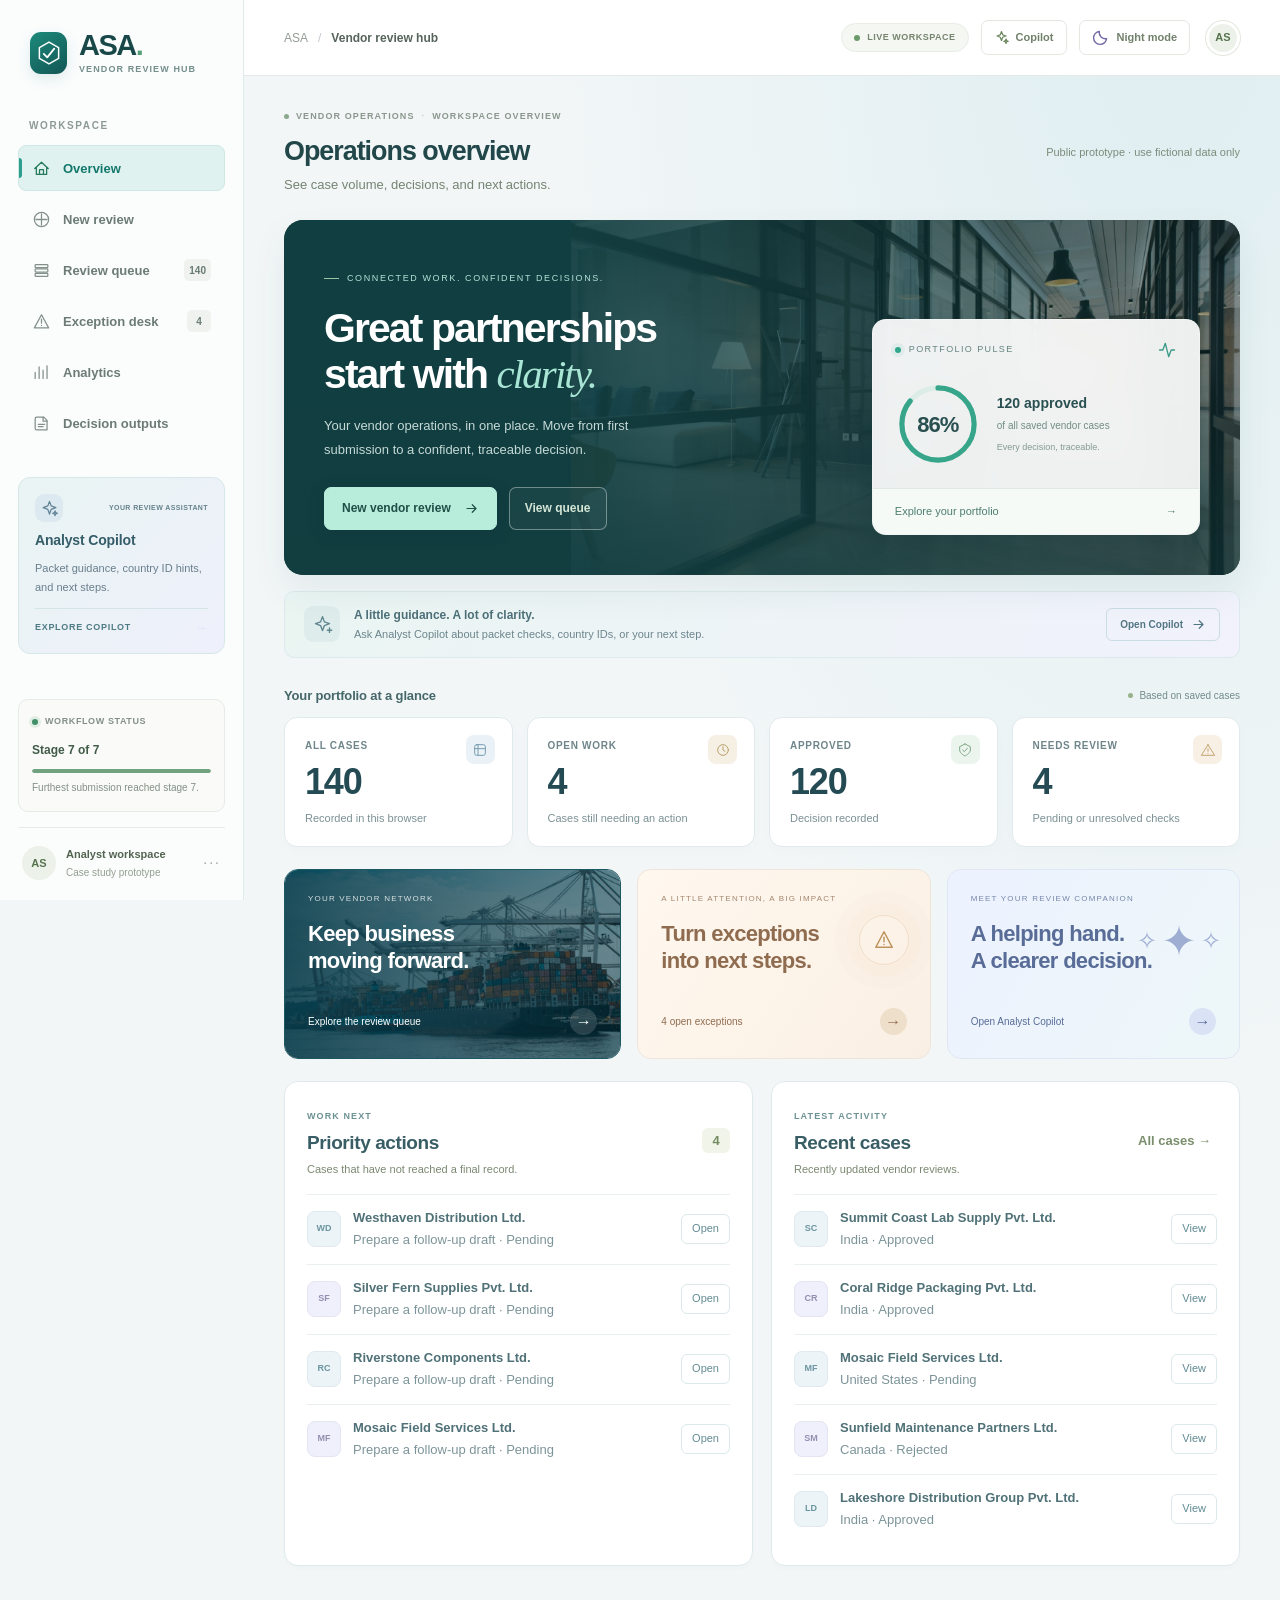
==== commit 9572858f: "Load existing sample portfolio by default on hosted workspace" ====
--- a/index.html
+++ b/index.html
@@ -556,7 +556,7 @@
     <div class="toast" id="toast" role="status" aria-live="polite"><span class="toast-check">✓</span><span id="toast-message">Submission created</span></div>
     <script src="knowledge-base.js?v=2"></script>
     <script src="demo-dataset.js?v=6"></script>
-    <script src="app.js?v=40"></script>
+    <script src="app.js?v=41"></script>
     <script src="assets/case-workspace.js?v=1"></script>
   </body>
 </html>
